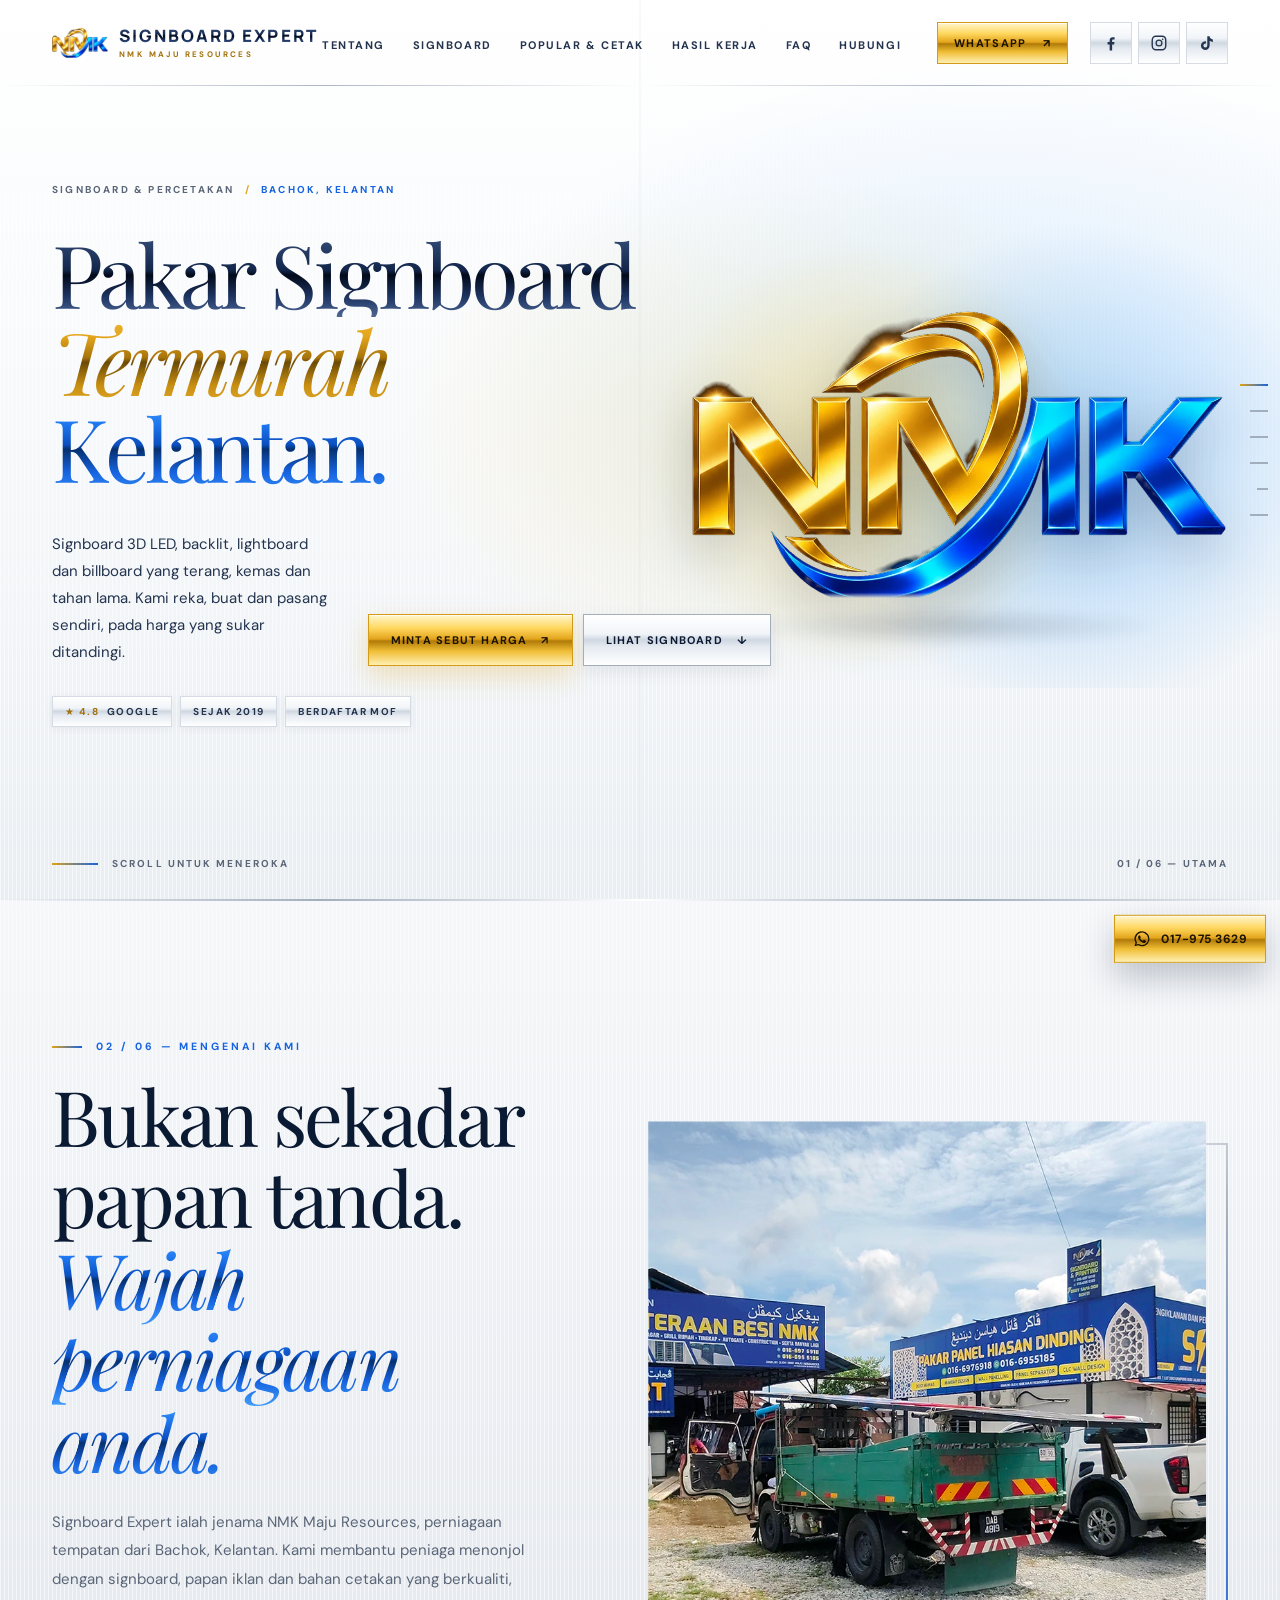
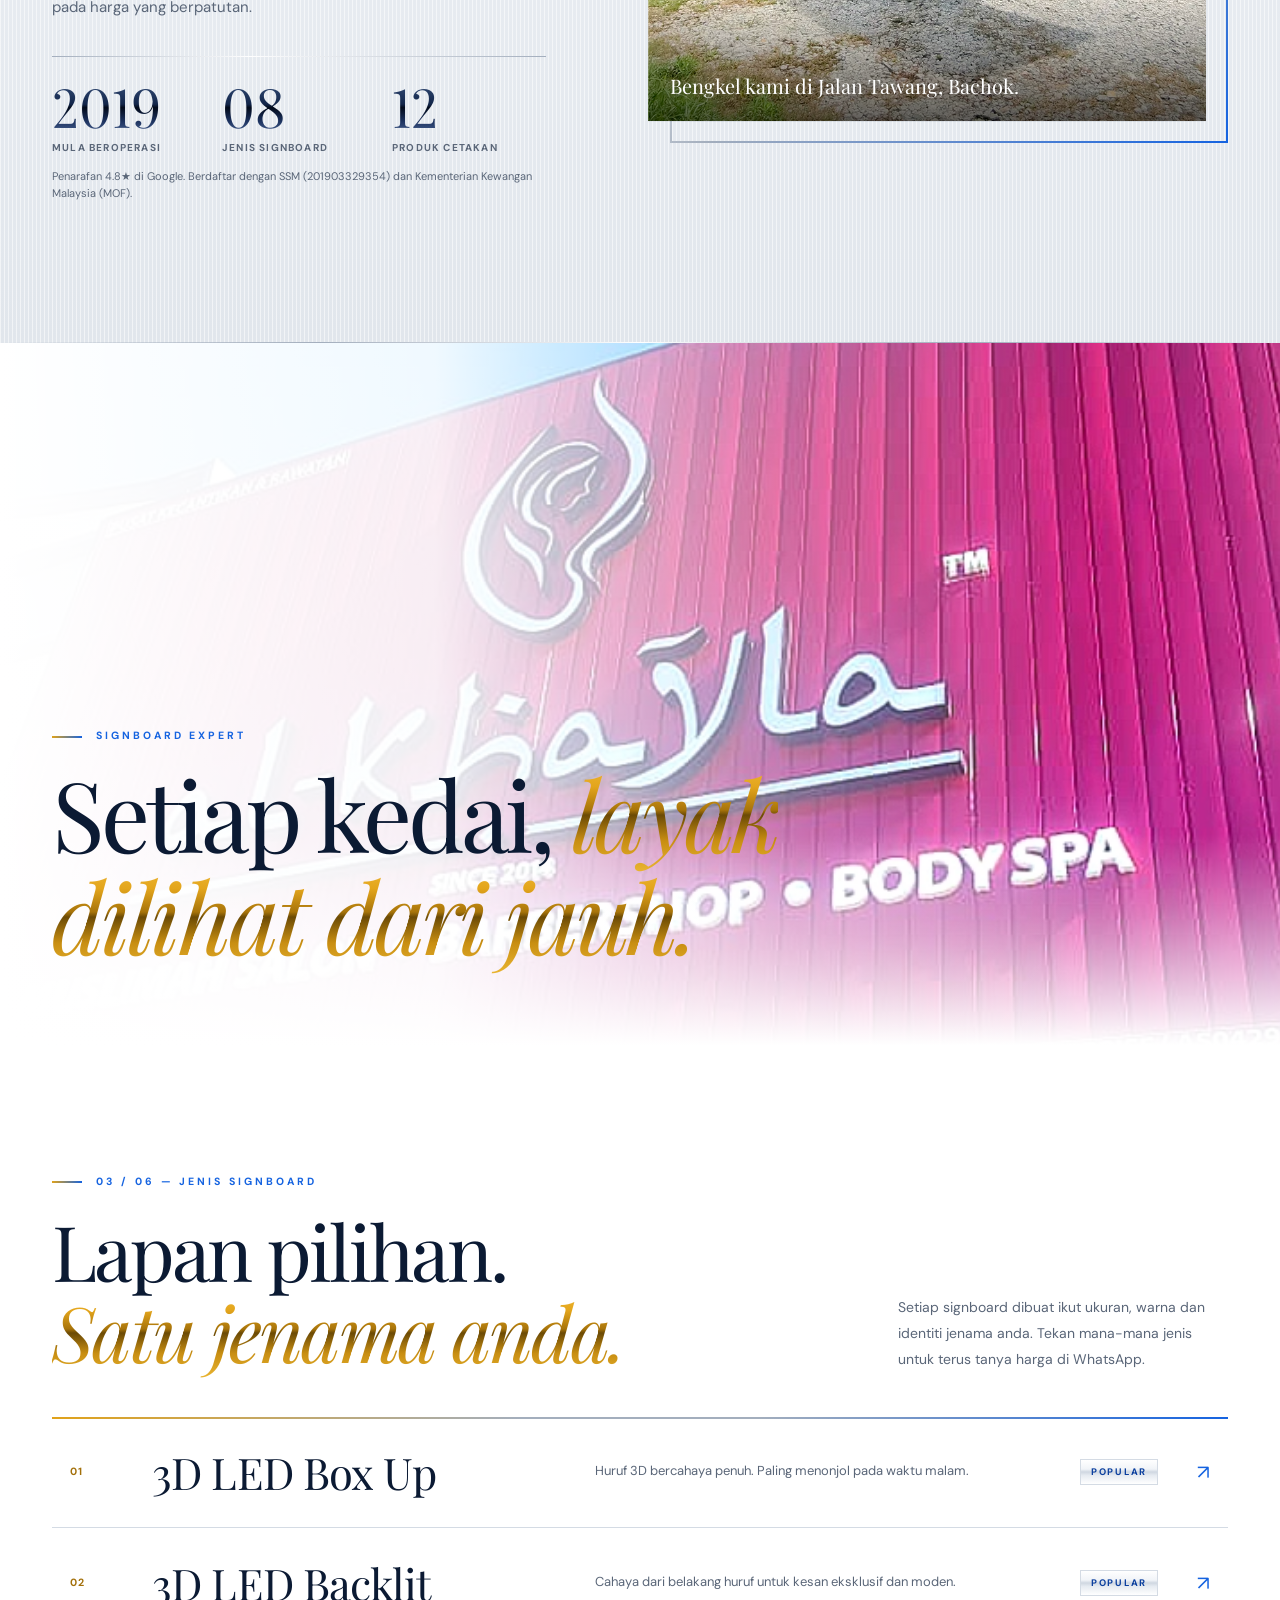
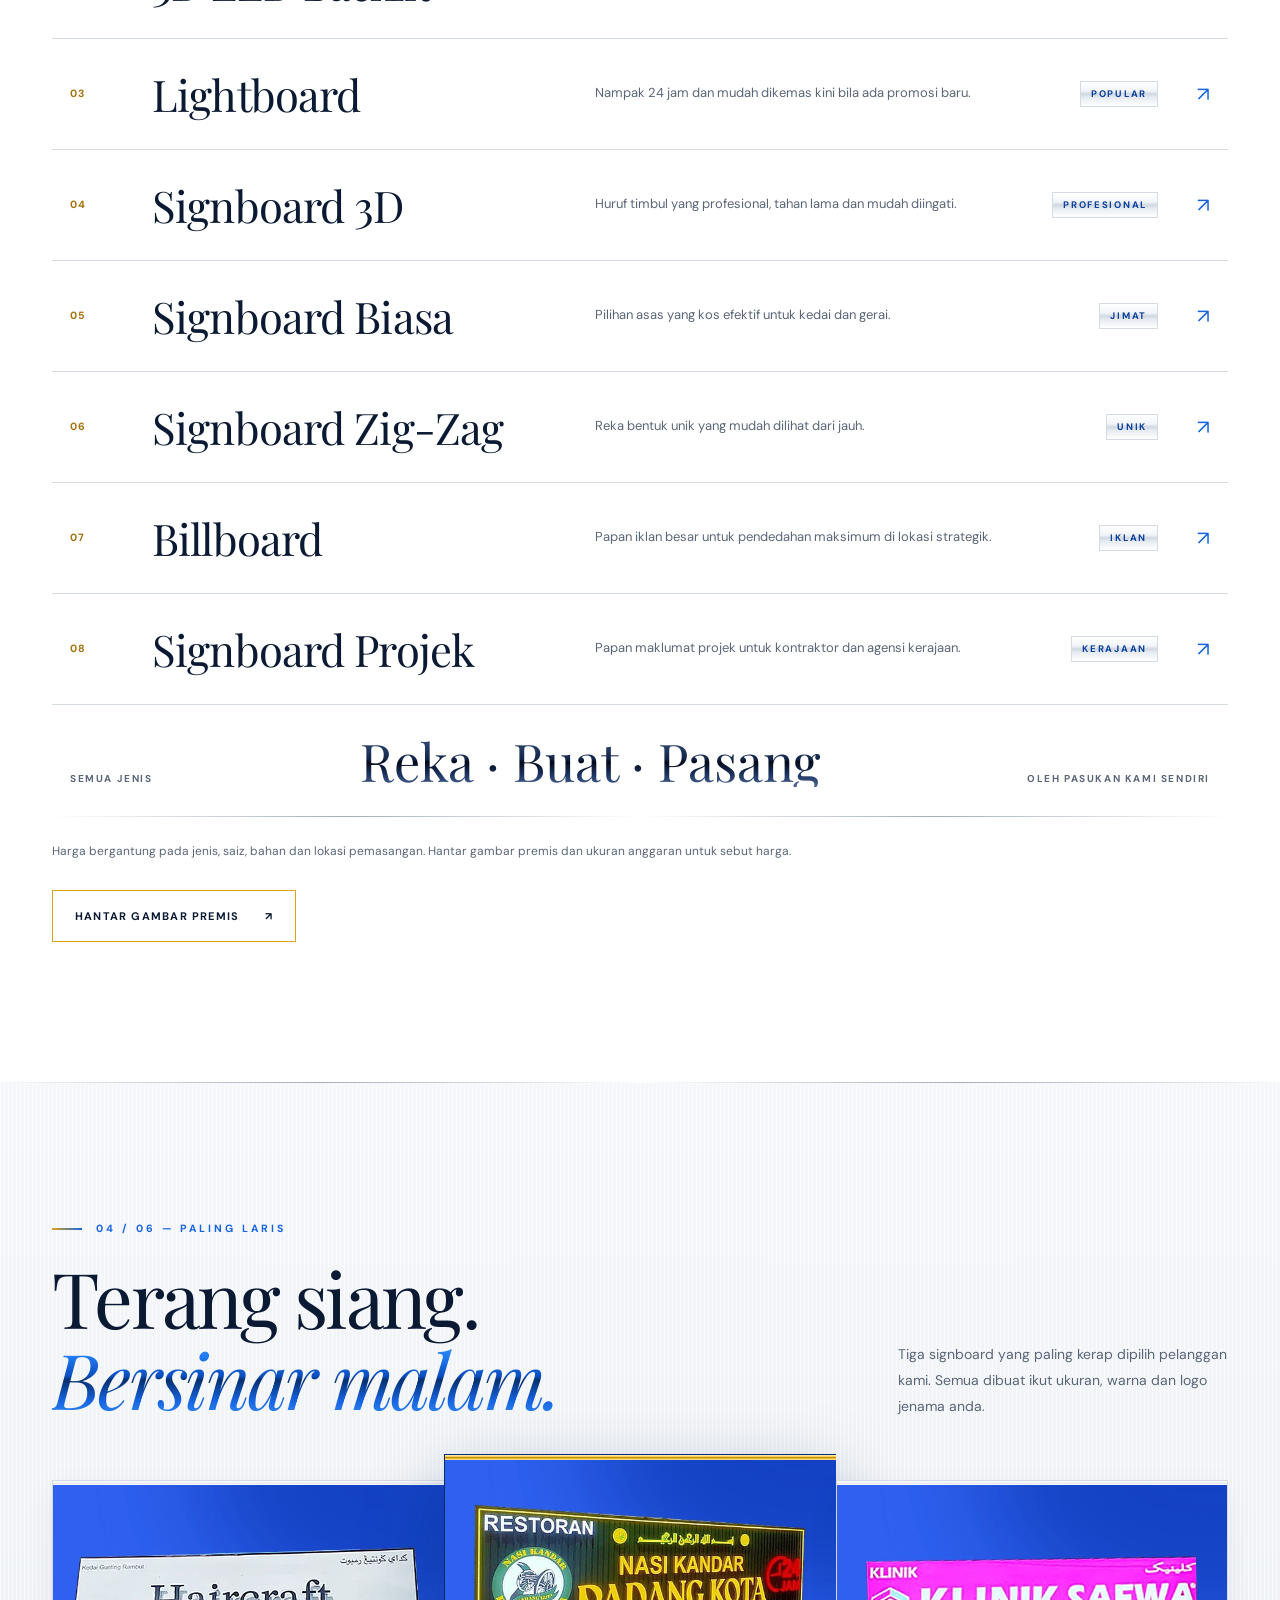
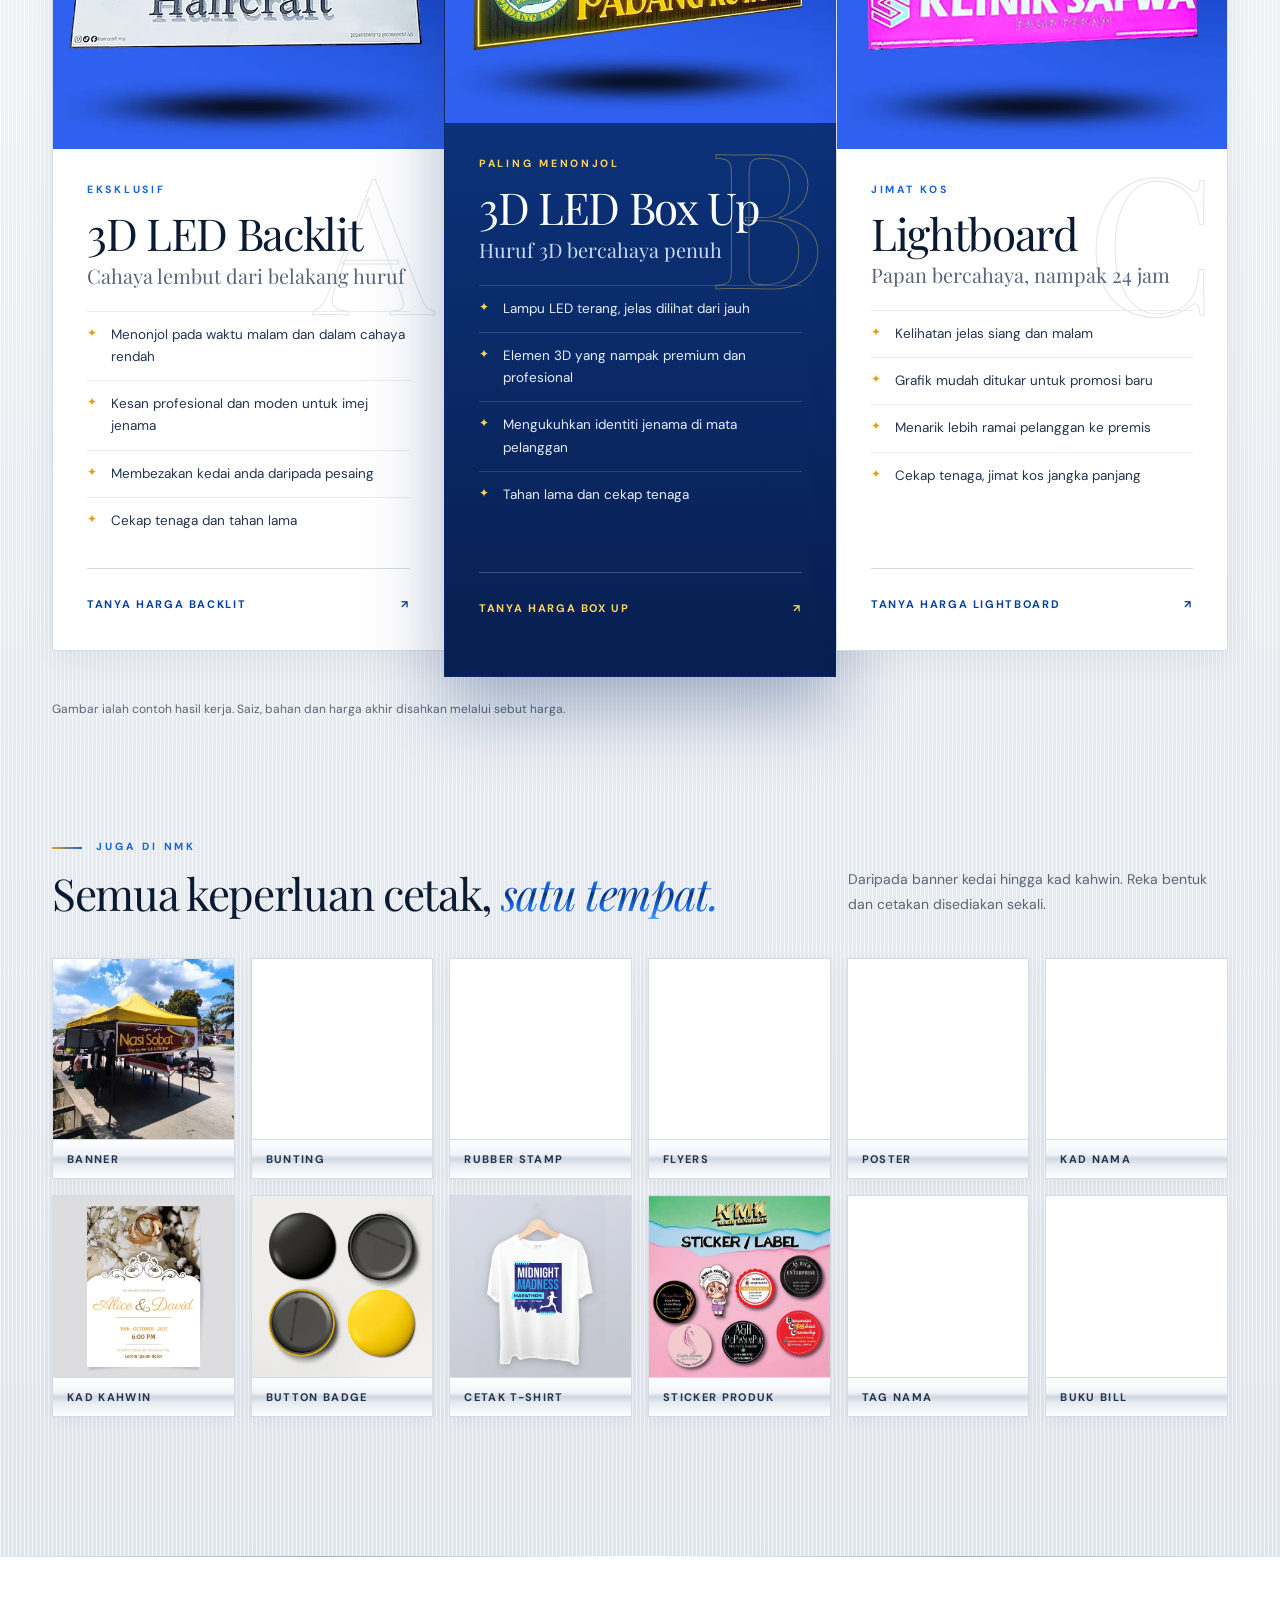
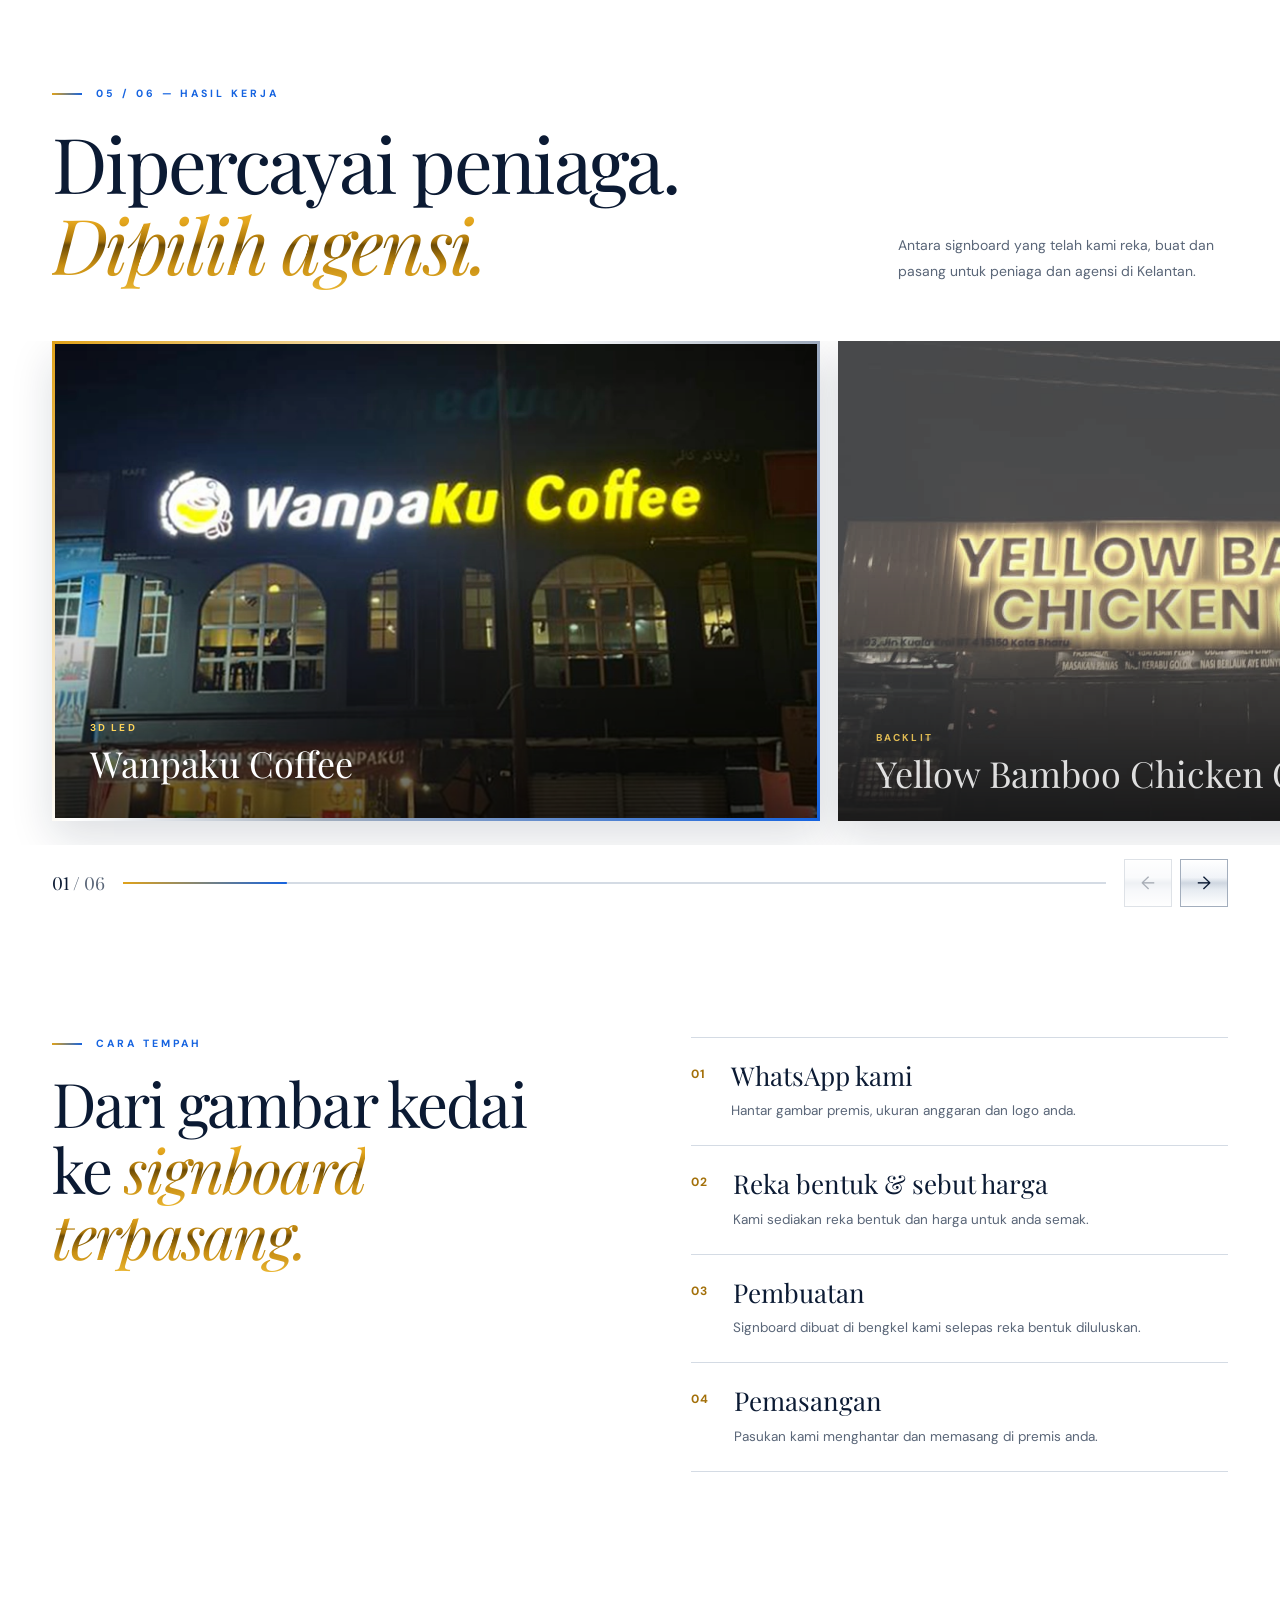
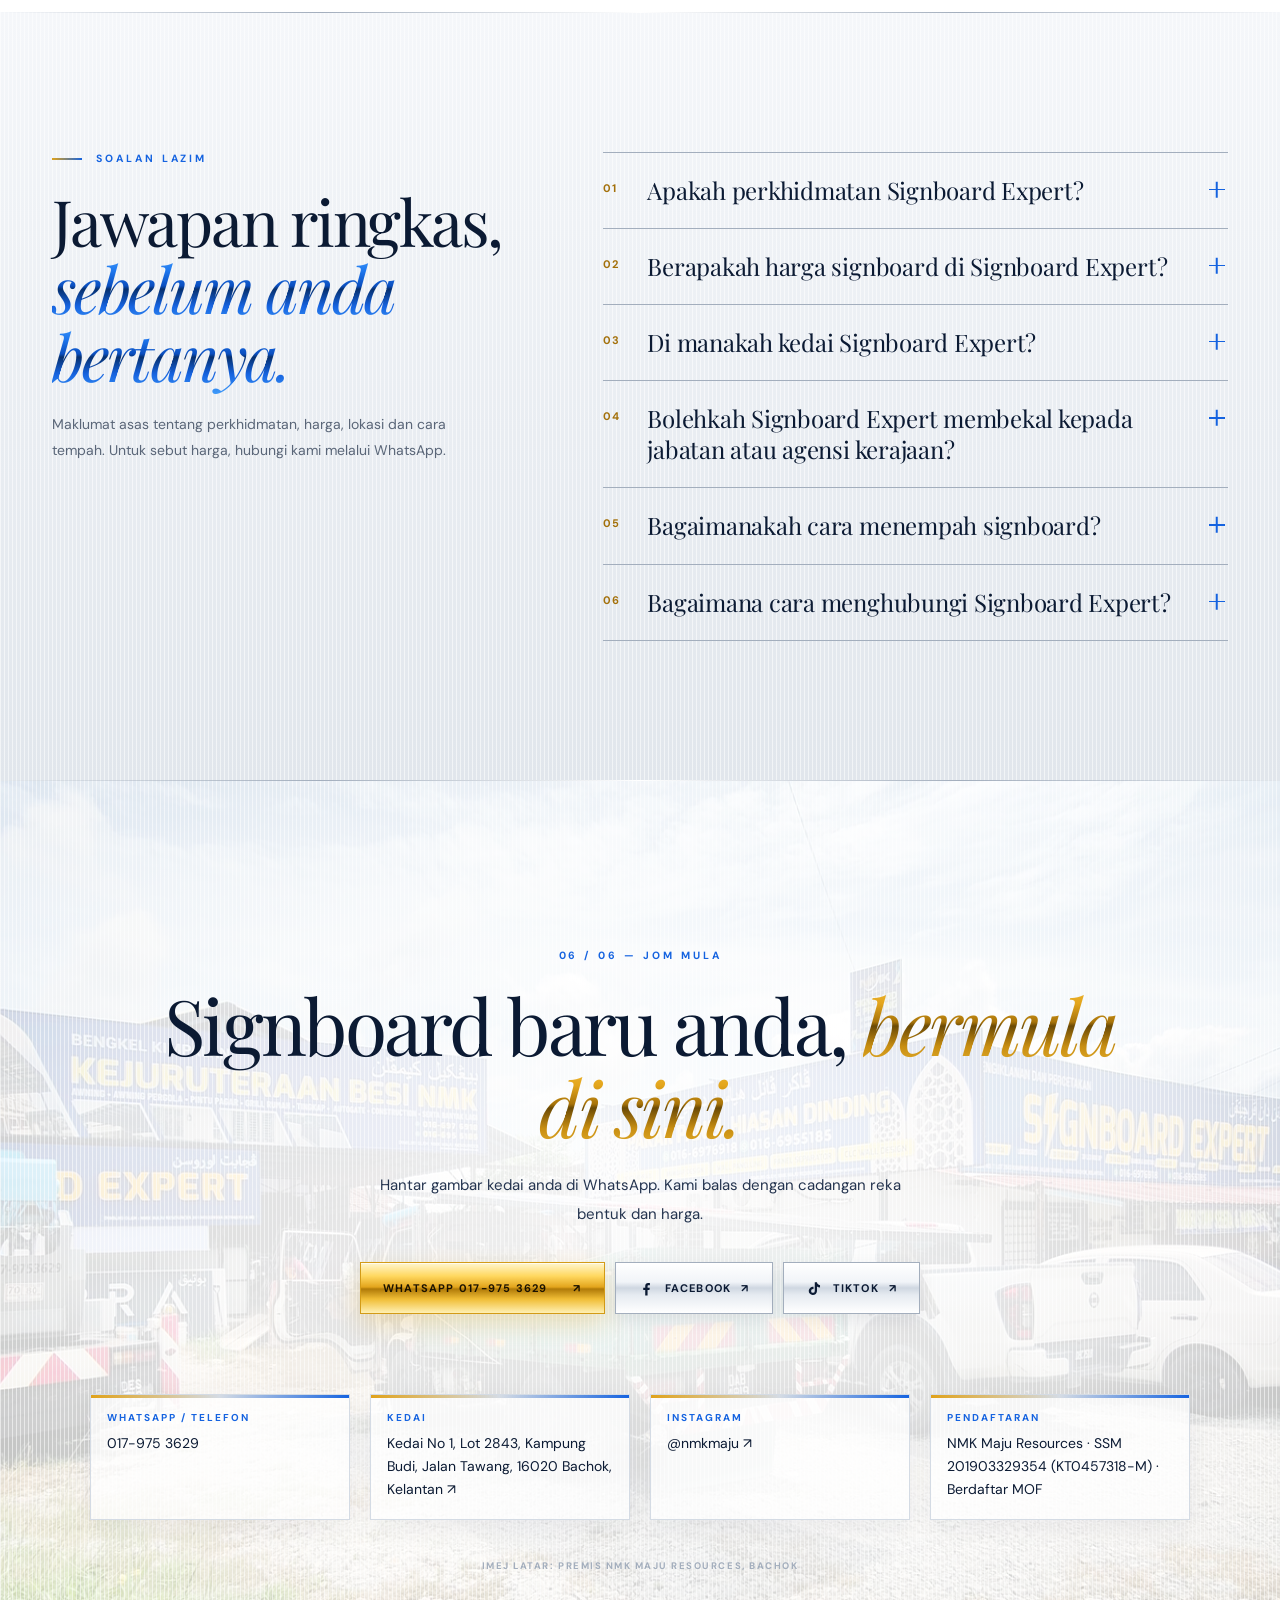
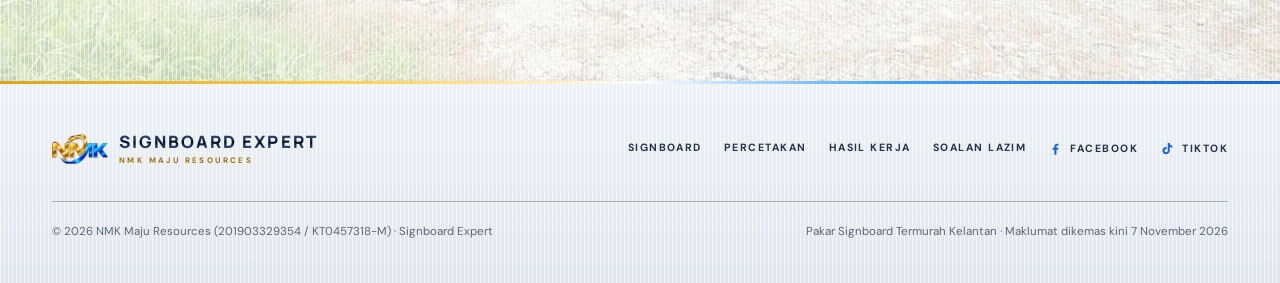
==== index.html @ fd2b68ef "Point site URLs to GitHub Pages address Use https://dynopos.github.io/Nmk/ for canonical, Open Graph" ====
<!DOCTYPE html>
<html lang="ms-MY">
<head>
<meta charset="utf-8">
<meta name="viewport" content="width=device-width, initial-scale=1, viewport-fit=cover">
<title>Pakar Signboard Termurah Kelantan | Signboard Expert (NMK Maju Resources)</title>
<meta name="description" content="Pakar signboard termurah Kelantan. Signboard 3D LED, backlit, lightboard, billboard &amp; percetakan. Reka, buat &amp; pasang. Kedai di Bachok, pembekal berdaftar MOF. WhatsApp 017-975 3629.">
<link rel="canonical" href="https://dynopos.github.io/Nmk/">
<meta name="robots" content="index, follow, max-image-preview:large, max-snippet:-1">
<meta name="author" content="NMK Maju Resources">
<meta name="theme-color" content="#ffffff">
<meta name="format-detection" content="telephone=no">

<!-- SEO tempatan (Kelantan = MY-03) -->
<meta name="geo.region" content="MY-03">
<meta name="geo.placename" content="Bachok, Kelantan">

<!-- Open Graph / perkongsian (Facebook, WhatsApp, TikTok) -->
<meta property="og:type" content="website">
<meta property="og:locale" content="ms_MY">
<meta property="og:site_name" content="Signboard Expert">
<meta property="og:url" content="https://dynopos.github.io/Nmk/">
<meta property="og:title" content="Pakar Signboard Termurah Kelantan | Signboard Expert">
<meta property="og:description" content="Signboard 3D LED, backlit, lightboard, billboard &amp; percetakan. Reka, buat &amp; pasang. NMK Maju Resources, Bachok, Kelantan.">
<meta property="og:image" content="https://dynopos.github.io/Nmk/assets/signboard_backlit_3.webp">
<meta property="og:image:width" content="1080">
<meta property="og:image:height" content="712">
<meta property="og:image:alt" content="Signboard backlit bercahaya pada waktu malam, hasil kerja Signboard Expert">
<meta name="twitter:card" content="summary_large_image">
<meta name="twitter:title" content="Pakar Signboard Termurah Kelantan | Signboard Expert">
<meta name="twitter:description" content="Signboard 3D LED, backlit, lightboard, billboard &amp; percetakan di Kelantan.">
<meta name="twitter:image" content="https://dynopos.github.io/Nmk/assets/signboard_backlit_3.webp">

<!-- Ringkasan untuk enjin carian AI (GEO) -->
<link rel="alternate" type="text/markdown" href="llms.txt" title="Ringkasan Signboard Expert untuk AI">
<link rel="sitemap" type="application/xml" href="sitemap.xml">

<link rel="icon" href="favicon.png" type="image/png">
<link rel="apple-touch-icon" href="apple-touch-icon.png">
<link rel="preload" as="image" href="assets/logo-nmk.webp" type="image/webp" fetchpriority="high">
<link rel="preconnect" href="https://fonts.googleapis.com">
<link rel="preconnect" href="https://fonts.gstatic.com" crossorigin>
<link href="https://fonts.googleapis.com/css2?family=DM+Sans:wght@400;500;600;700&family=Manrope:wght@700;800&family=Playfair+Display:ital,wght@0,400;0,500;1,400&display=swap" rel="stylesheet">
<link rel="stylesheet" href="css/style.css?v=20261107-2">
<script>document.documentElement.classList.add('js')</script>

<!-- Data berstruktur: Organisasi, Perniagaan Tempatan, Servis, Laman, Soalan Lazim -->
<script type="application/ld+json">
{
 "@context": "https://schema.org",
 "@graph": [
  {
   "@type": "Organization",
   "@id": "https://dynopos.github.io/Nmk/#organization",
   "name": "Signboard Expert",
   "legalName": "NMK Maju Resources",
   "identifier": "201903329354 (KT0457318-M)",
   "foundingDate": "2019-11-27",
   "slogan": "Pakar Signboard Termurah Kelantan",
   "url": "https://dynopos.github.io/Nmk/",
   "logo": {
    "@type": "ImageObject",
    "url": "https://dynopos.github.io/Nmk/assets/logo-nmk.png",
    "width": 1000,
    "height": 542
   },
   "telephone": "+60179753629",
   "sameAs": [
    "https://www.facebook.com/nmkmajuu",
    "https://www.instagram.com/nmkmaju/",
    "https://www.tiktok.com/@nmkmajuresources2"
   ],
   "address": {
    "@type": "PostalAddress",
    "streetAddress": "Kedai No 1, Lot 2843, Kampung Budi, Jalan Tawang",
    "postalCode": "16020",
    "addressLocality": "Bachok",
    "addressRegion": "Kelantan",
    "addressCountry": "MY"
   },
   "contactPoint": {
    "@type": "ContactPoint",
    "telephone": "+60179753629",
    "contactType": "sales",
    "areaServed": "MY",
    "availableLanguage": ["ms", "en"]
   }
  },
  {
   "@type": "LocalBusiness",
   "@id": "https://dynopos.github.io/Nmk/#business",
   "name": "Signboard Expert (NMK Maju Resources)",
   "description": "Pembuat dan pemasang signboard 3D LED, backlit, lightboard, billboard dan papan tanda projek, serta perkhidmatan percetakan di Bachok, Kelantan.",
   "url": "https://dynopos.github.io/Nmk/",
   "parentOrganization": {
    "@id": "https://dynopos.github.io/Nmk/#organization"
   },
   "logo": "https://dynopos.github.io/Nmk/assets/logo-nmk.png",
   "image": [
    "https://dynopos.github.io/Nmk/assets/NMK-Maju-Resources-Signboard-Expert-Kota-Bharu-Kelantan.webp",
    "https://dynopos.github.io/Nmk/assets/signboard_backlit_3.webp",
    "https://dynopos.github.io/Nmk/assets/Wanpaku-Coffee-Signboard-Expert-Kota-Bharu.webp"
   ],
   "telephone": "+60179753629",
   "address": {
    "@type": "PostalAddress",
    "streetAddress": "Kedai No 1, Lot 2843, Kampung Budi, Jalan Tawang",
    "postalCode": "16020",
    "addressLocality": "Bachok",
    "addressRegion": "Kelantan",
    "addressCountry": "MY"
   },
   "hasMap": "https://maps.google.com/?cid=8241016963970217083",
   "areaServed": {
    "@type": "State",
    "name": "Kelantan"
   },
   "sameAs": [
    "https://www.facebook.com/nmkmajuu",
    "https://www.instagram.com/nmkmaju/",
    "https://www.tiktok.com/@nmkmajuresources2"
   ],
   "knowsAbout": [
    "Signboard 3D LED",
    "Signboard backlit",
    "Lightboard",
    "Billboard",
    "Papan tanda projek",
    "Percetakan banner dan bunting",
    "Rubber stamp"
   ],
   "hasOfferCatalog": {
    "@type": "OfferCatalog",
    "name": "Signboard dan percetakan",
    "itemListElement": [
     {"@type": "Offer", "itemOffered": {"@type": "Service", "name": "Signboard 3D LED Box Up Lettering"}},
     {"@type": "Offer", "itemOffered": {"@type": "Service", "name": "Signboard 3D LED Backlit"}},
     {"@type": "Offer", "itemOffered": {"@type": "Service", "name": "Signboard Lightboard"}},
     {"@type": "Offer", "itemOffered": {"@type": "Service", "name": "Signboard 3D"}},
     {"@type": "Offer", "itemOffered": {"@type": "Service", "name": "Signboard Biasa (Standard)"}},
     {"@type": "Offer", "itemOffered": {"@type": "Service", "name": "Signboard Zig-Zag"}},
     {"@type": "Offer", "itemOffered": {"@type": "Service", "name": "Billboard"}},
     {"@type": "Offer", "itemOffered": {"@type": "Service", "name": "Signboard Projek"}},
     {"@type": "Offer", "itemOffered": {"@type": "Service", "name": "Percetakan banner, bunting, flyers, poster, kad nama, kad kahwin, sticker, buku bill, rubber stamp, button badge, tag nama dan t-shirt"}}
    ]
   }
  },
  {
   "@type": "WebSite",
   "@id": "https://dynopos.github.io/Nmk/#website",
   "url": "https://dynopos.github.io/Nmk/",
   "name": "Signboard Expert",
   "inLanguage": "ms-MY",
   "publisher": {
    "@id": "https://dynopos.github.io/Nmk/#organization"
   }
  },
  {
   "@type": "WebPage",
   "@id": "https://dynopos.github.io/Nmk/#webpage",
   "url": "https://dynopos.github.io/Nmk/",
   "name": "Pakar Signboard Termurah Kelantan | Signboard Expert (NMK Maju Resources)",
   "description": "Pakar signboard termurah Kelantan. Signboard 3D LED, backlit, lightboard, billboard & percetakan. Reka, buat & pasang. Kedai di Bachok, pembekal berdaftar MOF.",
   "inLanguage": "ms-MY",
   "isPartOf": {
    "@id": "https://dynopos.github.io/Nmk/#website"
   },
   "about": {
    "@id": "https://dynopos.github.io/Nmk/#business"
   },
   "primaryImageOfPage": {
    "@type": "ImageObject",
    "url": "https://dynopos.github.io/Nmk/assets/signboard_backlit_3.webp",
    "width": 1080,
    "height": 712
   },
   "datePublished": "2026-11-07",
   "dateModified": "2026-11-07"
  },
  {
   "@type": "FAQPage",
   "@id": "https://dynopos.github.io/Nmk/#soalan-lazim",
   "isPartOf": {
    "@id": "https://dynopos.github.io/Nmk/#webpage"
   },
   "inLanguage": "ms-MY",
   "mainEntity": [
    {
     "@type": "Question",
     "name": "Apakah perkhidmatan Signboard Expert?",
     "acceptedAnswer": {
      "@type": "Answer",
      "text": "Signboard Expert (NMK Maju Resources) mereka, membuat dan memasang signboard 3D LED Box Up Lettering, 3D LED Backlit, lightboard, signboard 3D, signboard biasa, signboard zig-zag, billboard dan papan tanda projek. Kami juga menyediakan percetakan banner, bunting, flyers, poster, kad nama, kad kahwin, sticker produk, buku bill, rubber stamp, button badge, tag nama dan cetakan t-shirt."
     }
    },
    {
     "@type": "Question",
     "name": "Berapakah harga signboard di Signboard Expert?",
     "acceptedAnswer": {
      "@type": "Answer",
      "text": "Harga bergantung pada jenis signboard, saiz, bahan dan lokasi pemasangan. Hantar gambar premis, ukuran anggaran dan logo melalui WhatsApp 017-975 3629 untuk sebut harga."
     }
    },
    {
     "@type": "Question",
     "name": "Di manakah kedai Signboard Expert?",
     "acceptedAnswer": {
      "@type": "Answer",
      "text": "Kedai No 1, Lot 2843, Kampung Budi, Jalan Tawang, 16020 Bachok, Kelantan. Kami melayan pelanggan dari Bachok, Kota Bharu dan seluruh Kelantan."
     }
    },
    {
     "@type": "Question",
     "name": "Bolehkah Signboard Expert membekal kepada jabatan atau agensi kerajaan?",
     "acceptedAnswer": {
      "@type": "Answer",
      "text": "Ya. NMK Maju Resources berdaftar dengan Kementerian Kewangan Malaysia (MOF) dalam bidang termasuk papan tanda dan aksesori, billboard, media cetak serta tag, label dan stiker. Kami pernah menyiapkan papan tanda projek untuk JKR."
     }
    },
    {
     "@type": "Question",
     "name": "Bagaimanakah cara menempah signboard?",
     "acceptedAnswer": {
      "@type": "Answer",
      "text": "Ada empat langkah: (1) WhatsApp gambar premis, ukuran anggaran dan logo; (2) kami sediakan reka bentuk dan sebut harga; (3) signboard dibuat selepas reka bentuk diluluskan; (4) pasukan kami menghantar dan memasang di premis anda."
     }
    },
    {
     "@type": "Question",
     "name": "Bagaimana cara menghubungi Signboard Expert?",
     "acceptedAnswer": {
      "@type": "Answer",
      "text": "WhatsApp atau telefon 017-975 3629, atau kunjungi kedai kami di Jalan Tawang, Bachok. Kami juga ada di Facebook (nmkmajuu), Instagram (nmkmaju) dan TikTok (@nmkmajuresources2)."
     }
    }
   ]
  }
 ]
}
</script>
</head>
<body>
<a class="skip-link" href="#kandungan">Langkau ke kandungan</a>
<div class="progress" aria-hidden="true"><span id="progress-bar"></span></div>

<!-- ============ NAVIGASI ============ -->
<header class="topbar" id="topbar">
  <div class="wrap topbar-inner">
    <a class="logo" href="#utama" aria-label="Signboard Expert, ke atas">
      <img class="logomark" src="assets/logo-nmk-128.png" width="128" height="128" alt="" aria-hidden="true">
      <span class="logotext"><strong>SIGNBOARD EXPERT</strong><small>NMK MAJU RESOURCES</small></span>
    </a>
    <div class="top-social">
      <a href="https://www.facebook.com/nmkmajuu" target="_blank" rel="noopener" aria-label="Facebook NMK Maju"><svg class="ico" viewBox="0 0 24 24" aria-hidden="true"><path fill="currentColor" d="M13.5 22v-8h2.7l.4-3.2h-3.1V8.8c0-.9.3-1.5 1.6-1.5h1.7V4.4c-.3 0-1.3-.1-2.5-.1-2.5 0-4.1 1.5-4.1 4.2v2.3H7.4V14h2.8v8h3.3Z"/></svg></a>
      <a href="https://www.instagram.com/nmkmaju/" target="_blank" rel="noopener" aria-label="Instagram NMK Maju (@nmkmaju)"><svg class="ico" viewBox="0 0 24 24" aria-hidden="true"><path fill="currentColor" d="M12 7.3a4.7 4.7 0 1 0 0 9.4 4.7 4.7 0 0 0 0-9.4Zm0 7.7a3 3 0 1 1 0-6 3 3 0 0 1 0 6Zm6-7.9a1.1 1.1 0 1 1-2.2 0 1.1 1.1 0 0 1 2.2 0ZM21.9 8.1c0-1.6-.4-3-1.6-4.3A6 6 0 0 0 16 2.1C14.3 2 9.7 2 8 2.1A6 6 0 0 0 3.8 3.8 6 6 0 0 0 2.1 8C2 9.7 2 14.3 2.1 16a6 6 0 0 0 1.7 4.2A6 6 0 0 0 8 21.9c1.7.1 6.3.1 8 0a6 6 0 0 0 4.2-1.7 6 6 0 0 0 1.7-4.2c.1-1.7.1-6.3 0-8Zm-2.2 9.8a3.3 3.3 0 0 1-1.8 1.8c-1.3.5-4.3.4-5.9.4s-4.6.1-5.9-.4a3.3 3.3 0 0 1-1.8-1.8c-.5-1.3-.4-4.3-.4-5.9s-.1-4.6.4-5.9a3.3 3.3 0 0 1 1.8-1.8C7.4 3.8 10.4 4 12 4s4.6-.1 5.9.4a3.3 3.3 0 0 1 1.8 1.8c.5 1.3.4 4.3.4 5.9s.1 4.6-.4 5.9Z"/></svg></a>
      <a href="https://www.tiktok.com/@nmkmajuresources2" target="_blank" rel="noopener" aria-label="TikTok NMK Maju Resources (@nmkmajuresources2)"><svg class="ico" viewBox="0 0 24 24" aria-hidden="true"><path fill="currentColor" d="M16.6 5.8A4.3 4.3 0 0 1 15.5 3h-3.1v12.4a2.6 2.6 0 1 1-2.6-2.6c.3 0 .5 0 .8.1V9.7a5.8 5.8 0 1 0 4.9 5.7V9.1a7.4 7.4 0 0 0 4.3 1.4V7.4a4.3 4.3 0 0 1-3.2-1.6Z"/></svg></a>
    </div>
    <button class="menu-btn" id="menu-btn" type="button" aria-expanded="false" aria-controls="site-nav">
      <span class="menu-label">Menu</span><span class="menu-lines" aria-hidden="true"><i></i><i></i></span>
    </button>
    <nav class="site-nav" id="site-nav" aria-label="Navigasi utama">
      <ol>
        <li><a href="#tentang"><span class="idx">02</span>Tentang</a></li>
        <li><a href="#signboard"><span class="idx">03</span>Signboard</a></li>
        <li><a href="#popular"><span class="idx">04</span>Popular &amp; Cetak</a></li>
        <li><a href="#hasil-kerja"><span class="idx">05</span>Hasil Kerja</a></li>
        <li><a href="#soalan-lazim"><span class="idx">FAQ</span><span class="nav-long">Soalan Lazim</span><span class="nav-short">FAQ</span></a></li>
        <li><a href="#hubungi"><span class="idx">06</span>Hubungi</a></li>
      </ol>
      <a class="nav-cta wa-link" href="https://wa.me/60179753629" target="_blank" rel="noopener" data-message="Assalamualaikum Signboard Expert, saya nak minta sebut harga signboard.">WhatsApp <span class="nav-cta-num">017-975 3629</span> <span aria-hidden="true">↗</span></a>
      <div class="nav-social">
        <a href="https://www.facebook.com/nmkmajuu" target="_blank" rel="noopener"><svg class="ico" viewBox="0 0 24 24" aria-hidden="true"><path fill="currentColor" d="M13.5 22v-8h2.7l.4-3.2h-3.1V8.8c0-.9.3-1.5 1.6-1.5h1.7V4.4c-.3 0-1.3-.1-2.5-.1-2.5 0-4.1 1.5-4.1 4.2v2.3H7.4V14h2.8v8h3.3Z"/></svg>Facebook</a>
        <a href="https://www.instagram.com/nmkmaju/" target="_blank" rel="noopener">Instagram</a>
        <a href="https://www.tiktok.com/@nmkmajuresources2" target="_blank" rel="noopener"><svg class="ico" viewBox="0 0 24 24" aria-hidden="true"><path fill="currentColor" d="M16.6 5.8A4.3 4.3 0 0 1 15.5 3h-3.1v12.4a2.6 2.6 0 1 1-2.6-2.6c.3 0 .5 0 .8.1V9.7a5.8 5.8 0 1 0 4.9 5.7V9.1a7.4 7.4 0 0 0 4.3 1.4V7.4a4.3 4.3 0 0 1-3.2-1.6Z"/></svg>TikTok</a>
      </div>
      <p class="nav-foot">Jalan Tawang, Bachok, Kelantan · <a href="tel:+60179753629">017-975 3629</a></p>
    </nav>
  </div>
</header>

<!-- Penunjuk babak (desktop) -->
<nav class="scenes" id="scenes" aria-label="Babak halaman">
  <a href="#utama" data-target="utama"><span>01 Utama</span></a>
  <a href="#tentang" data-target="tentang"><span>02 Tentang</span></a>
  <a href="#signboard" data-target="signboard"><span>03 Signboard</span></a>
  <a href="#popular" data-target="popular"><span>04 Popular</span></a>
  <a href="#hasil-kerja" data-target="hasil-kerja"><span>05 Hasil kerja</span></a>
  <a href="#hubungi" data-target="hubungi"><span>06 Hubungi</span></a>
</nav>

<main id="kandungan">

<!-- ============ BABAK 01 · HERO ============ -->
<section class="hero scene" id="utama" aria-labelledby="hero-title">
  <div class="hero-media" aria-hidden="true"></div>
  <div class="letterbox" aria-hidden="true"></div>
  <div class="wrap hero-main">
    <div class="hero-emblem intro-anim" style="--d:.35s">
      <span class="halo" aria-hidden="true"></span>
      <picture>
        <source srcset="assets/logo-nmk.webp" type="image/webp">
        <img src="assets/logo-nmk.png" width="1000" height="542" alt="Logo NMK Maju Resources" fetchpriority="high" decoding="async">
      </picture>
      <span class="sheen" aria-hidden="true"></span>
    </div>
    <div class="hero-text">
      <p class="hero-index intro-anim" style="--d:.5s"><span class="hi-a">Signboard &amp; percetakan</span> <span class="sep">/</span> <span class="hi-b">Bachok, Kelantan</span></p>
      <h1 id="hero-title">
        <span class="mask"><span class="intro-anim chrome-ink" style="--d:.65s">Pakar Signboard</span></span>
        <span class="mask"><span class="intro-anim" style="--d:.8s"><i class="chrome-gold">Termurah</i> <span class="chrome-blue">Kelantan.</span></span></span>
      </h1>
      <div class="hero-copy intro-anim" style="--d:1.05s">
        <p>Signboard 3D LED, backlit, lightboard dan billboard yang terang, kemas dan tahan lama. Kami reka, buat dan pasang sendiri, pada harga yang sukar ditandingi.</p>
        <div class="hero-actions">
          <a class="btn btn-gold wa-link" href="https://wa.me/60179753629" target="_blank" rel="noopener" data-message="Assalamualaikum Signboard Expert, saya nak minta sebut harga signboard.">Minta sebut harga <span aria-hidden="true">↗</span></a>
          <a class="btn btn-ghost" href="#signboard">Lihat signboard <span aria-hidden="true">↓</span></a>
        </div>
      </div>
      <div class="hero-badges intro-anim" style="--d:1.25s">
        <span><b>★ 4.8</b> Google</span>
        <span>Sejak 2019</span>
        <span>Berdaftar MOF</span>
      </div>
    </div>
  </div>
  <div class="wrap hero-footer intro-anim" style="--d:1.3s" aria-hidden="true">
    <span class="scrollmark"><span class="scrollline"></span>Scroll untuk meneroka</span>
    <span>01 / 06 — Utama</span>
  </div>
</section>

<!-- ============ BABAK 02 · TENTANG ============ -->
<section class="chapter steel scene" id="tentang" aria-labelledby="tentang-title">
  <div class="wrap chapter-grid">
    <div class="chapter-text">
      <p class="scene-tag reveal">02 / 06 — Mengenai kami</p>
      <h2 id="tentang-title" class="reveal">Bukan sekadar papan tanda. <em>Wajah perniagaan anda.</em></h2>
      <p class="lead reveal">Signboard Expert ialah jenama NMK Maju Resources, perniagaan tempatan dari Bachok, Kelantan. Kami membantu peniaga menonjol dengan signboard, papan iklan dan bahan cetakan yang berkualiti, pada harga yang berpatutan.</p>
      <div class="numberline reveal">
        <div><b>2019</b><small>Mula beroperasi</small></div>
        <div><b data-count="8">08</b><small>Jenis signboard</small></div>
        <div><b data-count="12">12</b><small>Produk cetakan</small></div>
      </div>
      <p class="fineprint reveal">Penarafan 4.8★ di Google. Berdaftar dengan SSM (201903329354) dan Kementerian Kewangan Malaysia (MOF).</p>
    </div>
    <figure class="chapter-photo reveal-img">
      <div class="photo-frame">
        <img src="assets/NMK-Maju-Resources-Signboard-Expert-Kota-Bharu-Kelantan.webp" width="1920" height="866" loading="lazy" decoding="async" alt="Premis dan bengkel NMK Maju Resources di Jalan Tawang, Bachok">
        <figcaption>Bengkel kami di Jalan Tawang, Bachok.</figcaption>
      </div>
    </figure>
  </div>
</section>

<!-- Peralihan babak -->
<section class="interlude" aria-label="Peralihan ke jenis signboard">
  <div class="interlude-media" aria-hidden="true"><img src="assets/al-khayla-Signboard-Expert-Kota-Bharu.webp" width="800" height="800" loading="lazy" decoding="async" alt=""></div>
  <div class="wrap interlude-text">
    <p class="scene-tag reveal">Signboard Expert</p>
    <p class="interlude-title reveal">Setiap kedai, <em>layak dilihat dari jauh.</em></p>
  </div>
</section>

<!-- ============ BABAK 03 · JENIS SIGNBOARD ============ -->
<section class="types scene" id="signboard" aria-labelledby="signboard-title">
  <div class="wrap">
    <div class="split-head">
      <div>
        <p class="scene-tag reveal">03 / 06 — Jenis signboard</p>
        <h2 id="signboard-title" class="reveal">Lapan pilihan.<br><em>Satu jenama anda.</em></h2>
      </div>
      <p class="reveal">Setiap signboard dibuat ikut ukuran, warna dan identiti jenama anda. Tekan mana-mana jenis untuk terus tanya harga di WhatsApp.</p>
    </div>

    <ol class="type-list reveal" aria-label="Jenis signboard">
      <li><a class="type-row wa-link" href="https://wa.me/60179753629" target="_blank" rel="noopener" data-message="Assalamualaikum Signboard Expert, saya nak tanya harga signboard 3D LED Box Up Lettering.">
        <span class="n">01</span><span class="name">3D LED Box Up</span><small>Huruf 3D bercahaya penuh. Paling menonjol pada waktu malam.</small><span class="tag">Popular</span><span class="arr" aria-hidden="true">↗</span></a></li>
      <li><a class="type-row wa-link" href="https://wa.me/60179753629" target="_blank" rel="noopener" data-message="Assalamualaikum Signboard Expert, saya nak tanya harga signboard 3D LED Backlit.">
        <span class="n">02</span><span class="name">3D LED Backlit</span><small>Cahaya dari belakang huruf untuk kesan eksklusif dan moden.</small><span class="tag">Popular</span><span class="arr" aria-hidden="true">↗</span></a></li>
      <li><a class="type-row wa-link" href="https://wa.me/60179753629" target="_blank" rel="noopener" data-message="Assalamualaikum Signboard Expert, saya nak tanya harga signboard lightboard.">
        <span class="n">03</span><span class="name">Lightboard</span><small>Nampak 24 jam dan mudah dikemas kini bila ada promosi baru.</small><span class="tag">Popular</span><span class="arr" aria-hidden="true">↗</span></a></li>
      <li><a class="type-row wa-link" href="https://wa.me/60179753629" target="_blank" rel="noopener" data-message="Assalamualaikum Signboard Expert, saya nak tanya harga signboard 3D.">
        <span class="n">04</span><span class="name">Signboard 3D</span><small>Huruf timbul yang profesional, tahan lama dan mudah diingati.</small><span class="tag">Profesional</span><span class="arr" aria-hidden="true">↗</span></a></li>
      <li><a class="type-row wa-link" href="https://wa.me/60179753629" target="_blank" rel="noopener" data-message="Assalamualaikum Signboard Expert, saya nak tanya harga signboard biasa.">
        <span class="n">05</span><span class="name">Signboard Biasa</span><small>Pilihan asas yang kos efektif untuk kedai dan gerai.</small><span class="tag">Jimat</span><span class="arr" aria-hidden="true">↗</span></a></li>
      <li><a class="type-row wa-link" href="https://wa.me/60179753629" target="_blank" rel="noopener" data-message="Assalamualaikum Signboard Expert, saya nak tanya harga signboard zig-zag.">
        <span class="n">06</span><span class="name">Signboard Zig-Zag</span><small>Reka bentuk unik yang mudah dilihat dari jauh.</small><span class="tag">Unik</span><span class="arr" aria-hidden="true">↗</span></a></li>
      <li><a class="type-row wa-link" href="https://wa.me/60179753629" target="_blank" rel="noopener" data-message="Assalamualaikum Signboard Expert, saya nak tanya harga billboard.">
        <span class="n">07</span><span class="name">Billboard</span><small>Papan iklan besar untuk pendedahan maksimum di lokasi strategik.</small><span class="tag">Iklan</span><span class="arr" aria-hidden="true">↗</span></a></li>
      <li><a class="type-row wa-link" href="https://wa.me/60179753629" target="_blank" rel="noopener" data-message="Assalamualaikum Signboard Expert, saya nak tanya harga papan tanda projek.">
        <span class="n">08</span><span class="name">Signboard Projek</span><small>Papan maklumat projek untuk kontraktor dan agensi kerajaan.</small><span class="tag">Kerajaan</span><span class="arr" aria-hidden="true">↗</span></a></li>
    </ol>
    <div class="type-total reveal">
      <span>Semua jenis</span>
      <strong class="chrome-ink">Reka · Buat · Pasang</strong>
      <span>oleh pasukan kami sendiri</span>
    </div>
    <p class="disclaimer reveal">Harga bergantung pada jenis, saiz, bahan dan lokasi pemasangan. Hantar gambar premis dan ukuran anggaran untuk sebut harga.</p>
    <a href="https://wa.me/60179753629" class="btn btn-line wa-link reveal" target="_blank" rel="noopener" data-message="Assalamualaikum Signboard Expert, saya nak minta sebut harga signboard. Ini gambar premis saya:">Hantar gambar premis <span aria-hidden="true">↗</span></a>
  </div>
</section>

<!-- ============ BABAK 04 · POPULAR + PERCETAKAN ============ -->
<section class="packages steel scene" id="popular" aria-labelledby="popular-title">
  <div class="wrap">
    <div class="split-head">
      <div>
        <p class="scene-tag reveal">04 / 06 — Paling laris</p>
        <h2 id="popular-title" class="reveal">Terang siang.<br><em>Bersinar malam.</em></h2>
      </div>
      <p class="reveal">Tiga signboard yang paling kerap dipilih pelanggan kami. Semua dibuat ikut ukuran, warna dan logo jenama anda.</p>
    </div>

    <div class="pack-stage">
      <article class="pack reveal" aria-labelledby="pk-backlit">
        <div class="pack-img"><img src="assets/3D-LED-Backlit-popular.webp" width="640" height="640" loading="lazy" decoding="async" alt="Contoh signboard 3D LED backlit"></div>
        <div class="pack-body">
          <span class="pack-letter" aria-hidden="true">A</span>
          <p class="over">Eksklusif</p>
          <h3 id="pk-backlit">3D LED Backlit</h3>
          <p class="price">Cahaya lembut dari belakang huruf</p>
          <ul>
            <li>Menonjol pada waktu malam dan dalam cahaya rendah</li>
            <li>Kesan profesional dan moden untuk imej jenama</li>
            <li>Membezakan kedai anda daripada pesaing</li>
            <li>Cekap tenaga dan tahan lama</li>
          </ul>
          <a class="packlink wa-link" href="https://wa.me/60179753629" target="_blank" rel="noopener" data-message="Assalamualaikum Signboard Expert, saya berminat signboard 3D LED Backlit. Boleh bagi sebut harga?">Tanya harga Backlit <span aria-hidden="true">↗</span></a>
        </div>
      </article>
      <article class="pack featured reveal" aria-labelledby="pk-boxup">
        <div class="pack-img"><img src="assets/3D-LED-Box-Up-Lettering-popular-2.webp" width="640" height="640" loading="lazy" decoding="async" alt="Contoh signboard 3D LED box up lettering"></div>
        <div class="pack-body">
          <span class="pack-letter" aria-hidden="true">B</span>
          <p class="over">Paling menonjol</p>
          <h3 id="pk-boxup">3D LED Box Up</h3>
          <p class="price">Huruf 3D bercahaya penuh</p>
          <ul>
            <li>Lampu LED terang, jelas dilihat dari jauh</li>
            <li>Elemen 3D yang nampak premium dan profesional</li>
            <li>Mengukuhkan identiti jenama di mata pelanggan</li>
            <li>Tahan lama dan cekap tenaga</li>
          </ul>
          <a class="packlink wa-link" href="https://wa.me/60179753629" target="_blank" rel="noopener" data-message="Assalamualaikum Signboard Expert, saya berminat signboard 3D LED Box Up Lettering. Boleh bagi sebut harga?">Tanya harga Box Up <span aria-hidden="true">↗</span></a>
        </div>
      </article>
      <article class="pack reveal" aria-labelledby="pk-lightboard">
        <div class="pack-img"><img src="assets/Lightboard-popular.webp" width="640" height="640" loading="lazy" decoding="async" alt="Contoh signboard lightboard"></div>
        <div class="pack-body">
          <span class="pack-letter" aria-hidden="true">C</span>
          <p class="over">Jimat kos</p>
          <h3 id="pk-lightboard">Lightboard</h3>
          <p class="price">Papan bercahaya, nampak 24 jam</p>
          <ul>
            <li>Kelihatan jelas siang dan malam</li>
            <li>Grafik mudah ditukar untuk promosi baru</li>
            <li>Menarik lebih ramai pelanggan ke premis</li>
            <li>Cekap tenaga, jimat kos jangka panjang</li>
          </ul>
          <a class="packlink wa-link" href="https://wa.me/60179753629" target="_blank" rel="noopener" data-message="Assalamualaikum Signboard Expert, saya berminat signboard lightboard. Boleh bagi sebut harga?">Tanya harga Lightboard <span aria-hidden="true">↗</span></a>
        </div>
      </article>
    </div>
    <p class="pack-note reveal">Gambar ialah contoh hasil kerja. Saiz, bahan dan harga akhir disahkan melalui sebut harga.</p>

    <div class="print-head">
      <div>
        <p class="scene-tag reveal">Juga di NMK</p>
        <h3 class="reveal">Semua keperluan cetak, <em>satu tempat.</em></h3>
      </div>
      <p class="reveal">Daripada banner kedai hingga kad kahwin. Reka bentuk dan cetakan disediakan sekali.</p>
    </div>
    <div class="print-grid reveal">
      <div class="print-item"><img src="assets/banner.webp" width="607" height="655" loading="lazy" decoding="async" alt="Cetak banner kedai dan gerai"><span>Banner</span></div>
      <div class="print-item"><img src="assets/bunting.webp" width="960" height="841" loading="lazy" decoding="async" alt="Cetak bunting"><span>Bunting</span></div>
      <div class="print-item"><img src="assets/Rubber-stamp-2.webp" width="1080" height="1080" loading="lazy" decoding="async" alt="Rubber stamp custom"><span>Rubber stamp</span></div>
      <div class="print-item"><img src="assets/Flyers.webp" width="1080" height="1080" loading="lazy" decoding="async" alt="Cetak flyers"><span>Flyers</span></div>
      <div class="print-item"><img src="assets/poster.webp" width="1080" height="1080" loading="lazy" decoding="async" alt="Cetak poster"><span>Poster</span></div>
      <div class="print-item"><img src="assets/Business-card.webp" width="1080" height="1080" loading="lazy" decoding="async" alt="Cetak kad nama perniagaan"><span>Kad nama</span></div>
      <div class="print-item"><img src="assets/kad-kahwin.webp" width="600" height="600" loading="lazy" decoding="async" alt="Cetak kad kahwin"><span>Kad kahwin</span></div>
      <div class="print-item"><img src="assets/button-badge.webp" width="600" height="600" loading="lazy" decoding="async" alt="Button badge custom"><span>Button badge</span></div>
      <div class="print-item"><img src="assets/tshirt-printing.webp" width="600" height="600" loading="lazy" decoding="async" alt="Cetak t-shirt"><span>Cetak t-shirt</span></div>
      <div class="print-item"><img src="assets/custom-sticker-label.webp" width="959" height="960" loading="lazy" decoding="async" alt="Sticker dan label produk"><span>Sticker produk</span></div>
      <div class="print-item"><img src="assets/name-tag.webp" width="959" height="960" loading="lazy" decoding="async" alt="Tag nama sulam dan akrilik"><span>Tag nama</span></div>
      <div class="print-item"><img src="assets/buku-bill.webp" width="959" height="960" loading="lazy" decoding="async" alt="Cetak buku bill dan resit"><span>Buku bill</span></div>
    </div>
  </div>
</section>

<!-- ============ BABAK 05 · HASIL KERJA (SLIDER) ============ -->
<section class="story scene" id="hasil-kerja" aria-labelledby="hasil-title">
  <div class="wrap split-head">
    <div>
      <p class="scene-tag reveal">05 / 06 — Hasil kerja</p>
      <h2 id="hasil-title" class="reveal">Dipercayai peniaga.<br><em>Dipilih agensi.</em></h2>
    </div>
    <p class="reveal">Antara signboard yang telah kami reka, buat dan pasang untuk peniaga dan agensi di Kelantan.</p>
  </div>

  <div class="reel reveal" id="reel" role="region" aria-roledescription="slider" aria-label="Galeri hasil kerja">
    <div class="reel-track" id="reel-track" tabindex="0">
      <figure class="slide" aria-label="1 daripada 6">
        <img src="assets/Wanpaku-Coffee-Signboard-Expert-Kota-Bharu.webp" width="800" height="800" loading="lazy" decoding="async" alt="Signboard 3D LED Wanpaku Coffee pada waktu malam" draggable="false">
        <figcaption><span>3D LED</span>Wanpaku Coffee</figcaption>
      </figure>
      <figure class="slide" aria-label="2 daripada 6">
        <img src="assets/signboard_backlit_3.webp" width="1080" height="712" loading="lazy" decoding="async" alt="Signboard backlit Yellow Bamboo Chicken Chop" draggable="false">
        <figcaption><span>Backlit</span>Yellow Bamboo Chicken Chop</figcaption>
      </figure>
      <figure class="slide" aria-label="3 daripada 6">
        <img src="assets/al-khayla-Signboard-Expert-Kota-Bharu.webp" width="800" height="800" loading="lazy" decoding="async" alt="Signboard al-Khayla Muslimah Salon" draggable="false">
        <figcaption><span>Signboard 3D</span>al-Khayla</figcaption>
      </figure>
      <figure class="slide" aria-label="4 daripada 6">
        <img src="assets/Mamaja-beauty-HQ-Signboard-Expert-Kota-Bharu.webp" width="800" height="800" loading="lazy" decoding="async" alt="Signboard Mamaja Beauty HQ" draggable="false">
        <figcaption><span>Signboard fasad</span>Mamaja Beauty HQ</figcaption>
      </figure>
      <figure class="slide" aria-label="5 daripada 6">
        <img src="assets/JKR-Project-Signboard-Expert-Kota-Bharu.webp" width="800" height="800" loading="lazy" decoding="async" alt="Papan tanda projek JKR Kelantan" draggable="false">
        <figcaption><span>Signboard projek</span>Projek JKR</figcaption>
      </figure>
      <figure class="slide" aria-label="6 daripada 6">
        <img src="assets/signboard-zig-zag-2.webp" width="1080" height="812" loading="lazy" decoding="async" alt="Signboard zig-zag di bangunan kedai" draggable="false">
        <figcaption><span>Zig-zag</span>Signboard kedai</figcaption>
      </figure>
    </div>
    <div class="wrap reel-controls">
      <p class="reel-count" aria-live="polite"><b id="reel-current">01</b> / <span id="reel-total">06</span></p>
      <div class="reel-bar" aria-hidden="true"><span id="reel-bar"></span></div>
      <div class="reel-buttons">
        <button type="button" class="reel-btn" id="reel-prev" aria-label="Slaid sebelum">←</button>
        <button type="button" class="reel-btn" id="reel-next" aria-label="Slaid seterusnya">→</button>
      </div>
    </div>
  </div>

  <div class="wrap journey">
    <div class="reveal">
      <p class="scene-tag">Cara tempah</p>
      <h3 class="journey-title">Dari gambar kedai ke <em>signboard terpasang.</em></h3>
    </div>
    <ol class="steps">
      <li class="step reveal"><b>01</b><div><h4>WhatsApp kami</h4><p>Hantar gambar premis, ukuran anggaran dan logo anda.</p></div></li>
      <li class="step reveal"><b>02</b><div><h4>Reka bentuk &amp; sebut harga</h4><p>Kami sediakan reka bentuk dan harga untuk anda semak.</p></div></li>
      <li class="step reveal"><b>03</b><div><h4>Pembuatan</h4><p>Signboard dibuat di bengkel kami selepas reka bentuk diluluskan.</p></div></li>
      <li class="step reveal"><b>04</b><div><h4>Pemasangan</h4><p>Pasukan kami menghantar dan memasang di premis anda.</p></div></li>
    </ol>
  </div>
</section>

<!-- ============ SOALAN LAZIM (SEO + GEO) ============ -->
<section class="faq steel" id="soalan-lazim" aria-labelledby="faq-title">
  <div class="wrap faq-grid">
    <div class="faq-head">
      <p class="scene-tag reveal">Soalan lazim</p>
      <h2 id="faq-title" class="reveal">Jawapan ringkas,<br><em class="chrome-blue">sebelum anda bertanya.</em></h2>
      <p class="reveal">Maklumat asas tentang perkhidmatan, harga, lokasi dan cara tempah. Untuk sebut harga, hubungi kami melalui WhatsApp.</p>
    </div>
    <div class="faq-list reveal">
      <details>
        <summary><span class="faq-n">01</span><h3>Apakah perkhidmatan Signboard Expert?</h3><span class="faq-icon" aria-hidden="true"></span></summary>
        <p>Signboard Expert (NMK Maju Resources) mereka, membuat dan memasang signboard 3D LED Box Up Lettering, 3D LED Backlit, lightboard, signboard 3D, signboard biasa, signboard zig-zag, billboard dan papan tanda projek. Kami juga menyediakan percetakan banner, bunting, flyers, poster, kad nama, kad kahwin, sticker produk, buku bill, rubber stamp, button badge, tag nama dan cetakan t-shirt.</p>
      </details>
      <details>
        <summary><span class="faq-n">02</span><h3>Berapakah harga signboard di Signboard Expert?</h3><span class="faq-icon" aria-hidden="true"></span></summary>
        <p>Harga bergantung pada jenis signboard, saiz, bahan dan lokasi pemasangan. Hantar gambar premis, ukuran anggaran dan logo melalui WhatsApp 017-975 3629 untuk sebut harga.</p>
      </details>
      <details>
        <summary><span class="faq-n">03</span><h3>Di manakah kedai Signboard Expert?</h3><span class="faq-icon" aria-hidden="true"></span></summary>
        <p>Kedai No 1, Lot 2843, Kampung Budi, Jalan Tawang, 16020 Bachok, Kelantan. Kami melayan pelanggan dari Bachok, Kota Bharu dan seluruh Kelantan.</p>
      </details>
      <details>
        <summary><span class="faq-n">04</span><h3>Bolehkah Signboard Expert membekal kepada jabatan atau agensi kerajaan?</h3><span class="faq-icon" aria-hidden="true"></span></summary>
        <p>Ya. NMK Maju Resources berdaftar dengan Kementerian Kewangan Malaysia (MOF) dalam bidang termasuk papan tanda dan aksesori, billboard, media cetak serta tag, label dan stiker. Kami pernah menyiapkan papan tanda projek untuk JKR.</p>
      </details>
      <details>
        <summary><span class="faq-n">05</span><h3>Bagaimanakah cara menempah signboard?</h3><span class="faq-icon" aria-hidden="true"></span></summary>
        <p>Ada empat langkah: (1) WhatsApp gambar premis, ukuran anggaran dan logo; (2) kami sediakan reka bentuk dan sebut harga; (3) signboard dibuat selepas reka bentuk diluluskan; (4) pasukan kami menghantar dan memasang di premis anda.</p>
      </details>
      <details>
        <summary><span class="faq-n">06</span><h3>Bagaimana cara menghubungi Signboard Expert?</h3><span class="faq-icon" aria-hidden="true"></span></summary>
        <p>WhatsApp atau telefon 017-975 3629, atau kunjungi kedai kami di Jalan Tawang, Bachok. Kami juga ada di Facebook (nmkmajuu), Instagram (nmkmaju) dan TikTok (@nmkmajuresources2).</p>
      </details>
    </div>
  </div>
</section>

<!-- ============ BABAK 06 · HUBUNGI ============ -->
<section class="closing scene" id="hubungi" aria-labelledby="hubungi-title">
  <div class="closing-media" aria-hidden="true"><img src="assets/NMK-Maju-Resources-Signboard-Expert-Kota-Bharu-Kelantan.webp" width="1920" height="866" loading="lazy" decoding="async" alt=""></div>
  <div class="wrap closing-inner">
    <p class="scene-tag reveal">06 / 06 — Jom mula</p>
    <h2 id="hubungi-title" class="reveal">Signboard baru anda, <em>bermula di sini.</em></h2>
    <p class="closing-lead reveal">Hantar gambar kedai anda di WhatsApp. Kami balas dengan cadangan reka bentuk dan harga.</p>
    <div class="closing-actions reveal">
      <a class="btn btn-gold wa-link" href="https://wa.me/60179753629" target="_blank" rel="noopener" data-message="Assalamualaikum Signboard Expert, saya nak minta sebut harga signboard.">WhatsApp 017-975 3629 <span aria-hidden="true">↗</span></a>
      <a class="btn btn-ghost btn-social" href="https://www.facebook.com/nmkmajuu" target="_blank" rel="noopener"><svg class="ico" viewBox="0 0 24 24" aria-hidden="true"><path fill="currentColor" d="M13.5 22v-8h2.7l.4-3.2h-3.1V8.8c0-.9.3-1.5 1.6-1.5h1.7V4.4c-.3 0-1.3-.1-2.5-.1-2.5 0-4.1 1.5-4.1 4.2v2.3H7.4V14h2.8v8h3.3Z"/></svg>Facebook <span aria-hidden="true">↗</span></a>
      <a class="btn btn-ghost btn-social" href="https://www.tiktok.com/@nmkmajuresources2" target="_blank" rel="noopener"><svg class="ico" viewBox="0 0 24 24" aria-hidden="true"><path fill="currentColor" d="M16.6 5.8A4.3 4.3 0 0 1 15.5 3h-3.1v12.4a2.6 2.6 0 1 1-2.6-2.6c.3 0 .5 0 .8.1V9.7a5.8 5.8 0 1 0 4.9 5.7V9.1a7.4 7.4 0 0 0 4.3 1.4V7.4a4.3 4.3 0 0 1-3.2-1.6Z"/></svg>TikTok <span aria-hidden="true">↗</span></a>
    </div>
    <address class="contact-grid reveal">
      <div><span>WhatsApp / Telefon</span><a class="wa-link" href="https://wa.me/60179753629" target="_blank" rel="noopener" data-message="Assalamualaikum Signboard Expert, saya nak bertanya.">017-975 3629</a></div>
      <div><span>Kedai</span><a href="https://maps.google.com/?cid=8241016963970217083" target="_blank" rel="noopener">Kedai No 1, Lot 2843, Kampung Budi, Jalan Tawang, 16020 Bachok, Kelantan ↗</a></div>
      <div><span>Instagram</span><a href="https://www.instagram.com/nmkmaju/" target="_blank" rel="noopener">@nmkmaju ↗</a></div>
      <div><span>Pendaftaran</span><p>NMK Maju Resources · SSM 201903329354 (KT0457318-M) · Berdaftar MOF</p></div>
    </address>
    <p class="concept-note">Imej latar: premis NMK Maju Resources, Bachok</p>
  </div>
</section>
</main>

<footer class="foot">
  <div class="wrap foot-inner">
    <a class="logo" href="#utama"><img class="logomark" src="assets/logo-nmk-128.png" width="128" height="128" alt="" aria-hidden="true"><span class="logotext"><strong>SIGNBOARD EXPERT</strong><small>NMK MAJU RESOURCES</small></span></a>
    <nav class="foot-links" aria-label="Pautan footer">
      <a href="#signboard">Signboard</a><a href="#popular">Percetakan</a><a href="#hasil-kerja">Hasil kerja</a><a href="#soalan-lazim">Soalan Lazim</a>
      <a class="foot-social" href="https://www.facebook.com/nmkmajuu" target="_blank" rel="noopener"><svg class="ico" viewBox="0 0 24 24" aria-hidden="true"><path fill="currentColor" d="M13.5 22v-8h2.7l.4-3.2h-3.1V8.8c0-.9.3-1.5 1.6-1.5h1.7V4.4c-.3 0-1.3-.1-2.5-.1-2.5 0-4.1 1.5-4.1 4.2v2.3H7.4V14h2.8v8h3.3Z"/></svg>Facebook</a>
      <a class="foot-social" href="https://www.tiktok.com/@nmkmajuresources2" target="_blank" rel="noopener"><svg class="ico" viewBox="0 0 24 24" aria-hidden="true"><path fill="currentColor" d="M16.6 5.8A4.3 4.3 0 0 1 15.5 3h-3.1v12.4a2.6 2.6 0 1 1-2.6-2.6c.3 0 .5 0 .8.1V9.7a5.8 5.8 0 1 0 4.9 5.7V9.1a7.4 7.4 0 0 0 4.3 1.4V7.4a4.3 4.3 0 0 1-3.2-1.6Z"/></svg>TikTok</a>
    </nav>
    <p class="foot-copy"><span>© <span id="year">2026</span> NMK Maju Resources (201903329354 / KT0457318-M) · Signboard Expert</span><span>Pakar Signboard Termurah Kelantan · Maklumat dikemas kini <time datetime="2026-11-07">7 November 2026</time></span></p>
  </div>
</footer>

<a class="wa-float wa-link" id="wa-float" href="https://wa.me/60179753629" target="_blank" rel="noopener" data-message="Assalamualaikum Signboard Expert, saya nak minta sebut harga." aria-label="WhatsApp Signboard Expert 017-975 3629">
  <svg viewBox="0 0 24 24" width="18" height="18" aria-hidden="true"><path fill="currentColor" d="M12 2a10 10 0 0 0-8.6 15.1L2 22l5-1.3A10 10 0 1 0 12 2Zm0 18.2a8.2 8.2 0 0 1-4.2-1.2l-.3-.2-3 .8.8-2.9-.2-.3A8.2 8.2 0 1 1 12 20.2Zm4.5-6.1c-.2-.1-1.5-.7-1.7-.8-.2-.1-.4-.1-.6.1l-.8 1c-.1.2-.3.2-.5.1a6.7 6.7 0 0 1-3.3-2.9c-.3-.4.3-.4.7-1.3.1-.2 0-.3 0-.4l-.8-1.8c-.2-.5-.4-.4-.6-.4h-.5a1 1 0 0 0-.7.3 3 3 0 0 0-.9 2.2 5.2 5.2 0 0 0 1.1 2.7 11.8 11.8 0 0 0 4.5 4c1.7.7 2.4.8 3.2.6.5-.1 1.5-.6 1.7-1.2.2-.6.2-1.1.2-1.2-.1-.1-.3-.2-.5-.3Z"/></svg>
  <span>017-975 3629</span>
</a>

<script src="js/main.js?v=20261107-2" defer></script>
</body>
</html>
---- css/style.css ----
/* =====================================================================
   Signboard Expert · NMK Maju Resources: Cinematic Chrome (Putih)
   Latar putih · Biru & emas (ikut logo NMK) · Sentuhan silver/chrome.
   Mobile-first: gaya asas untuk telefon, kemudian @media (min-width)
   untuk tablet dan desktop.
   ===================================================================== */
:root{
  --paper:#ffffff;
  --paper2:#f6f8fb;
  --silver:#e8ecf1;
  --silver2:#d4dbe4;
  --silver3:#a3aebd;
  --ink:#0b1a33;
  --ink2:#24344f;
  --muted:#5a6678;
  --blue:#1563e0;
  --blue-deep:#0b3f9e;
  --blue-light:#3fa2ff;
  --navy:#0a2350;
  --gold:#e0a21a;
  --gold-deep:#a3700a;
  --gold-light:#ffd45a;

  /* Chrome untuk teks di atas latar putih (lebih gelap supaya jelas) */
  --chrome-gold:linear-gradient(180deg,#f6c445 0%,#e3a51c 30%,#a8740a 48%,#6b4a05 52%,#c88e12 72%,#efbb36 100%);
  --chrome-blue:linear-gradient(180deg,#56b4ff 0%,#1f78ef 30%,#0b4fc0 48%,#06306f 52%,#1663e0 72%,#47a6ff 100%);
  --chrome-ink:linear-gradient(180deg,#3a5480 0%,#13264a 46%,#020a1a 52%,#1d3360 76%,#4d6795 100%);
  /* Chrome untuk permukaan: butang, lencana, bingkai */
  --silver-face:linear-gradient(180deg,#ffffff 0%,#f1f4f8 38%,#cfd7e1 50%,#e6ebf1 64%,#ffffff 100%);
  --gold-face:linear-gradient(180deg,#fff6cf 0%,#ffd860 26%,#e3a51c 48%,#b07a08 52%,#f0bd35 72%,#fff0b3 100%);
  --blue-face:linear-gradient(180deg,#5cb8ff 0%,#1f78ef 34%,#0b4fc0 50%,#073b93 54%,#1a6ce6 76%,#4aa8ff 100%);
  --silver-line:linear-gradient(90deg,rgba(163,174,189,0),#a3aebd 25%,#ffffff 50%,#a3aebd 75%,rgba(163,174,189,0));
  --brushed:repeating-linear-gradient(90deg,rgba(255,255,255,.55) 0 1px,rgba(255,255,255,0) 1px 4px);

  --serif:'Playfair Display',Georgia,'Times New Roman',serif;
  --sans:'DM Sans',system-ui,-apple-system,'Segoe UI',Arial,sans-serif;
  --gutter:20px;
  --maxw:1370px;
  --edge:max(var(--gutter),calc((100% - var(--maxw)) / 2));
  --ease:cubic-bezier(.2,.7,.2,1);
  --ease-film:cubic-bezier(.77,0,.18,1);
}

*,*::before,*::after{box-sizing:border-box}
html{scroll-behavior:smooth;scroll-padding-top:62px;-webkit-text-size-adjust:100%}
body{margin:0;background:var(--paper);color:var(--ink);font-family:var(--sans);overflow-x:hidden;-webkit-font-smoothing:antialiased}
body.menu-open{overflow:hidden}
a{color:inherit;text-decoration:none}
button{font:inherit;cursor:pointer;color:inherit}
img{display:block;max-width:100%;height:auto}
h1,h2,h3,h4,p{margin:0}
h1,h2,h3,h4{font-weight:400}
ol,ul{list-style:none;margin:0;padding:0}
figure{margin:0}
address{font-style:normal}
em,i{font-style:italic}
:focus-visible{outline:2px solid var(--blue);outline-offset:3px}

.wrap{width:min(var(--maxw),calc(100% - var(--gutter) * 2));margin-inline:auto}
.skip-link{position:fixed;left:12px;top:-60px;z-index:200;background:var(--blue);color:#fff;padding:10px 14px;font-weight:700}
.skip-link:focus{top:12px}

/* ---------- Teks chrome ---------- */
.chrome-gold,.chrome-blue,.chrome-ink{-webkit-background-clip:text;background-clip:text;color:transparent;-webkit-text-fill-color:transparent;padding-right:.06em;margin-right:-.06em}
.chrome-gold{background-image:var(--chrome-gold)}
.chrome-blue{background-image:var(--chrome-blue)}
.chrome-ink{background-image:var(--chrome-ink)}

/* ---------- Tipografi berkongsi ---------- */
.scene-tag{text-transform:uppercase;letter-spacing:.28em;font-size:10.5px;font-weight:700;color:var(--accent,var(--blue))}
.scene-tag::before{content:'';display:inline-block;width:30px;height:2px;background:linear-gradient(90deg,var(--gold),var(--blue));margin-right:14px;vertical-align:middle}
.scene h2{font:400 clamp(42px,11vw,64px)/1.06 var(--serif);letter-spacing:-.035em;margin-top:22px;color:var(--ink)}
.scene h2 em,.interlude-title em,.journey-title em,.faq h2 em,.print-head h3 em{background-image:var(--em-chrome,var(--chrome-gold));-webkit-background-clip:text;background-clip:text;color:transparent;-webkit-text-fill-color:transparent;padding-right:.06em;margin-right:-.06em}

/* ---------- Butang ---------- */
.btn{position:relative;overflow:hidden;isolation:isolate;display:inline-flex;align-items:center;justify-content:space-between;gap:26px;min-height:52px;padding:16px 22px;border:1px solid var(--silver3);text-transform:uppercase;letter-spacing:.11em;font-size:11px;font-weight:700;transition:transform .3s var(--ease),box-shadow .3s,border-color .3s,color .3s}
.btn::after{content:'';position:absolute;inset:-2px;z-index:-1;background:linear-gradient(110deg,transparent 35%,rgba(255,255,255,.75) 50%,transparent 65%) no-repeat;background-size:250% 100%;background-position:150% 0;transition:background-position .9s var(--ease);pointer-events:none}
.btn:hover{transform:translateY(-2px)}
.btn:hover::after{background-position:-50% 0}
.btn-gold{background:var(--gold-face);border-color:#d39b17;color:#1b1200;box-shadow:inset 0 1px 0 rgba(255,255,255,.7),0 10px 26px rgba(224,162,26,.28)}
.btn-gold:hover{box-shadow:inset 0 1px 0 rgba(255,255,255,.8),0 14px 34px rgba(224,162,26,.4)}
.btn-blue{background:var(--blue-face);border-color:#0b4fc0;color:#fff;box-shadow:inset 0 1px 0 rgba(255,255,255,.45),0 10px 26px rgba(21,99,224,.25)}
.btn-ghost,.btn-silver{background:var(--silver-face);color:var(--ink);box-shadow:inset 0 1px 0 #fff,0 6px 18px rgba(11,26,51,.08)}
.btn-ghost:hover,.btn-silver:hover{border-color:var(--blue);color:var(--blue-deep)}
.btn-line{background:#fff;border-color:var(--gold);color:var(--ink)}
.btn-line:hover{background:var(--gold-face)}

/* ---------- Bar kemajuan skrol ---------- */
.progress{position:fixed;inset:0 0 auto 0;height:3px;z-index:90;pointer-events:none}
.progress span{display:block;height:100%;background:linear-gradient(90deg,var(--gold),var(--gold-light) 40%,var(--blue-light) 60%,var(--blue));transform-origin:left;transform:scaleX(0)}

/* ---------- Navigasi ---------- */
.topbar{position:fixed;inset:0 0 auto 0;z-index:80;color:var(--ink)}
.topbar::before{content:'';position:absolute;inset:0;background:rgba(255,255,255,.95);opacity:0;transition:opacity .4s;box-shadow:0 8px 30px rgba(11,26,51,.06)}
@supports (backdrop-filter:blur(10px)){.topbar::before{background:rgba(255,255,255,.82);backdrop-filter:blur(14px) saturate(1.4);-webkit-backdrop-filter:blur(14px) saturate(1.4)}}
.topbar.solid::before{opacity:1}
.topbar::after{content:'';position:absolute;left:0;right:0;bottom:0;height:1px;background:var(--silver-line);opacity:.9}
.topbar-inner{position:relative;display:flex;align-items:center;justify-content:space-between;height:72px;transition:height .35s}
.topbar.solid .topbar-inner{height:62px}
.logo{position:relative;z-index:2;display:flex;align-items:center;gap:11px}
.logomark{width:46px;height:46px;object-fit:contain}
.logotext strong{display:block;font:800 14px/1 Manrope,sans-serif;letter-spacing:.12em;background-image:var(--chrome-ink);-webkit-background-clip:text;background-clip:text;color:transparent;-webkit-text-fill-color:transparent}
.logotext small{display:block;font-size:7.5px;font-weight:700;letter-spacing:.3em;color:var(--gold-deep);margin-top:5px}

.menu-btn{position:relative;z-index:2;display:flex;align-items:center;gap:12px;background:none;border:0;min-height:44px;padding:0;text-transform:uppercase;letter-spacing:.2em;font-size:10.5px;font-weight:700}
.menu-lines{display:grid;gap:6px;width:26px}
.menu-lines i{display:block;height:1.5px;background:currentColor;transition:transform .4s var(--ease)}
.menu-btn[aria-expanded="true"] .menu-lines i:first-child{transform:translateY(3.75px) rotate(45deg)}
.menu-btn[aria-expanded="true"] .menu-lines i:last-child{transform:translateY(-3.75px) rotate(-45deg)}

.site-nav{position:fixed;inset:0;z-index:1;background:var(--brushed),linear-gradient(180deg,#ffffff,#eef2f6);display:flex;flex-direction:column;justify-content:center;padding:110px var(--gutter) 40px;visibility:hidden;opacity:0;clip-path:inset(0 0 100% 0);transition:clip-path .7s var(--ease-film),opacity .3s,visibility 0s .7s;overflow-y:auto}
.site-nav.open{visibility:visible;opacity:1;clip-path:inset(0);transition:clip-path .7s var(--ease-film),opacity .2s,visibility 0s}
.site-nav ol{display:grid;gap:4px}
.site-nav ol a{display:flex;align-items:baseline;gap:18px;padding:12px 0;font:400 clamp(32px,9.5vw,48px)/1.1 var(--serif);letter-spacing:-.02em;border-bottom:1px solid var(--silver2);transition:color .25s,padding .3s var(--ease)}
.site-nav ol a:hover{color:var(--blue);padding-left:8px}
.site-nav .idx{min-width:32px;font:700 10px/1 var(--sans);letter-spacing:.2em;color:var(--gold-deep)}
.nav-cta{position:relative;overflow:hidden;display:inline-flex;justify-content:space-between;gap:16px;margin-top:34px;padding:17px 20px;background:var(--gold-face);border:1px solid #d39b17;color:#1b1200;text-transform:uppercase;letter-spacing:.12em;font-size:11px;font-weight:700;box-shadow:inset 0 1px 0 rgba(255,255,255,.7)}
.nav-foot{margin-top:22px;font-size:12px;color:var(--muted)}

/* Penunjuk babak (desktop sahaja) */
.scenes{display:none}

/* ---------- BABAK 01 · HERO ---------- */
.hero{position:relative;min-height:100vh;min-height:100svh;display:flex;align-items:flex-end;overflow:hidden;isolation:isolate;background:var(--paper)}
.hero-media{position:absolute;inset:0;z-index:-3;background:radial-gradient(60% 50% at 78% 42%,rgba(63,162,255,.16),transparent 70%),radial-gradient(45% 40% at 62% 48%,rgba(255,212,90,.22),transparent 70%),var(--brushed),linear-gradient(180deg,#ffffff 0%,#f4f7fa 60%,#e9eef3 100%)}
.hero::before{content:'';position:absolute;left:0;right:0;bottom:0;height:1px;background:var(--silver-line);z-index:-1}
.letterbox::before,.letterbox::after{content:'';position:absolute;left:0;right:0;height:50%;background:#fff;z-index:5;pointer-events:none;animation:curtain 1.5s var(--ease-film) .1s forwards}
.letterbox::before{top:0;transform-origin:top}
.letterbox::after{bottom:0;transform-origin:bottom}
.hero-main{padding:96px 0 104px}

/* Logo sebagai tumpuan hero */
.hero-emblem{position:relative;width:clamp(240px,74vw,360px);aspect-ratio:1000/542;margin:8px auto 30px}
.hero-emblem picture,.hero-emblem img{width:100%;height:100%}
.hero-emblem img{object-fit:contain;filter:drop-shadow(0 18px 26px rgba(11,26,51,.22));animation:float 8s ease-in-out 2.4s infinite alternate}
.hero-emblem::after{content:'';position:absolute;left:12%;right:12%;bottom:-16%;height:14%;z-index:-1;background:radial-gradient(closest-side,rgba(11,26,51,.18),transparent);filter:blur(4px)}
.halo{position:absolute;inset:-30% -12%;z-index:-1;background:radial-gradient(circle at 36% 50%,rgba(255,212,90,.38) 0%,transparent 44%),radial-gradient(circle at 68% 54%,rgba(63,162,255,.32) 0%,transparent 48%);animation:glow 6s ease-in-out infinite alternate}
.sheen{position:absolute;inset:0;pointer-events:none;background:linear-gradient(115deg,transparent 40%,rgba(255,255,255,.95) 50%,transparent 60%) no-repeat;background-size:260% 100%;background-position:160% 0;-webkit-mask:url('../assets/logo-nmk.webp') center/contain no-repeat;mask:url('../assets/logo-nmk.webp') center/contain no-repeat;mix-blend-mode:soft-light;animation:sheen 6s ease-in-out 1.9s infinite}
.hero-emblem.intro-anim{opacity:0;transform:scale(.82);filter:blur(10px);animation:emblemIn 1.7s var(--ease) forwards;animation-delay:var(--d,0s)}

.hero-index{font-size:10px;font-weight:700;letter-spacing:.22em;text-transform:uppercase;color:var(--muted);margin-bottom:18px}
.hero-index .sep{display:none;color:var(--gold);margin:0 6px}
.hero-index .hi-a,.hero-index .hi-b{display:block}
.hero-index .hi-b{margin-top:6px;color:var(--blue)}
@media (min-width:700px){.hero-index .hi-a,.hero-index .hi-b{display:inline}.hero-index .sep{display:inline}.hero-index .hi-b{margin-top:0}}
.hero h1{font:400 clamp(46px,12.5vw,80px)/1.04 var(--serif);letter-spacing:-.045em;color:var(--ink)}
.hero h1 .mask{display:block;overflow:hidden;padding-bottom:.1em;margin-bottom:-.1em}
.hero h1 .mask > span{display:block}
.hero h1 i{font-style:italic}
.hero-copy{margin-top:20px}
.hero-copy p{font-size:14px;line-height:1.8;color:var(--ink2);max-width:380px}
.hero-actions{display:flex;flex-wrap:wrap;gap:10px;margin-top:24px}
.hero-actions .btn{flex:1 1 150px;gap:14px}
.hero-badges{display:flex;flex-wrap:wrap;gap:8px;margin-top:22px}
.hero-badges span{display:inline-flex;align-items:center;gap:8px;padding:8px 12px;border:1px solid var(--silver2);background:var(--silver-face);box-shadow:inset 0 1px 0 #fff,0 2px 8px rgba(11,26,51,.06);font-size:10px;font-weight:700;letter-spacing:.14em;text-transform:uppercase;color:var(--ink2)}
.hero-badges b{font-weight:700;color:var(--gold-deep)}
.hero-footer{position:absolute;left:0;right:0;bottom:24px;display:flex;justify-content:space-between;align-items:center;font-size:9.5px;font-weight:700;letter-spacing:.21em;text-transform:uppercase;color:var(--muted)}
.hero-footer span:last-child{display:none}
.scrollmark{display:flex;align-items:center;gap:14px}
.scrollline{display:inline-block;height:2px;width:46px;background:linear-gradient(90deg,var(--gold),var(--blue));transform-origin:left;animation:scrollcue 2.4s var(--ease) infinite}

.intro-anim{opacity:0;transform:translateY(18px);animation:rise 1.1s var(--ease) forwards;animation-delay:var(--d,0s)}
.hero h1 .mask > .intro-anim{opacity:1;transform:translateY(108%)}

@keyframes curtain{to{transform:scaleY(0)}}
@keyframes rise{to{opacity:1;transform:none}}
@keyframes emblemIn{to{opacity:1;transform:none;filter:none}}
@keyframes float{from{transform:translateY(0)}to{transform:translateY(-10px)}}
@keyframes glow{from{opacity:.55;transform:scale(.94)}to{opacity:1;transform:scale(1.05)}}
@keyframes sheen{0%{background-position:160% 0}30%,100%{background-position:-60% 0}}
@keyframes scrollcue{0%{transform:scaleX(0)}50%{transform:scaleX(1)}100%{transform:scaleX(1);opacity:0}}

/* ---------- Bahagian silver: keluli berus (brushed steel) ---------- */
.steel{--em-chrome:var(--chrome-blue);background:var(--brushed),linear-gradient(180deg,#f5f7fa 0%,#e9edf2 55%,#e1e6ec 100%);position:relative}
.steel::before,.steel::after{content:'';position:absolute;left:0;right:0;height:1px;background:var(--silver-line)}
.steel::before{top:0}
.steel::after{bottom:0}

/* ---------- BABAK 02 · KISAH ---------- */
.chapter{padding:88px 0}
.chapter-grid{display:grid;gap:52px}
.chapter .lead{font-size:15px;line-height:1.9;color:var(--muted);max-width:480px;margin:26px 0 0}
.numberline{display:grid;grid-template-columns:repeat(3,1fr);gap:16px;margin-top:34px;padding-top:22px;position:relative}
.numberline::before{content:'';position:absolute;left:0;right:0;top:0;height:1px;background:linear-gradient(90deg,var(--silver3),#ffffff 40%,var(--silver3))}
.numberline b{display:block;font:400 42px/1.05 var(--serif);font-variant-numeric:lining-nums tabular-nums;background-image:var(--chrome-ink);-webkit-background-clip:text;background-clip:text;color:transparent;-webkit-text-fill-color:transparent}
.numberline small{display:block;margin-top:6px;font-size:10px;font-weight:700;letter-spacing:.12em;text-transform:uppercase;color:var(--muted)}
.fineprint{font-size:11px;color:var(--muted);margin-top:14px;line-height:1.6}
.chapter-photo{position:relative;height:440px;margin-right:14px;z-index:0}
.photo-frame{position:relative;width:100%;height:100%;overflow:hidden;box-shadow:0 26px 60px rgba(11,26,51,.18)}
.chapter-photo img{width:100%;height:100%;object-fit:cover}
.chapter-photo::after{content:'';position:absolute;inset:14px -14px -14px 14px;z-index:-1;padding:2px;background:linear-gradient(135deg,var(--gold),#ffffff 35%,#a3aebd 55%,var(--blue));-webkit-mask:linear-gradient(#000 0 0) content-box,linear-gradient(#000 0 0);-webkit-mask-composite:xor;mask-composite:exclude}
.chapter-photo figcaption{position:absolute;z-index:1;inset:auto 0 0 0;padding:70px 22px 22px;background:linear-gradient(transparent,rgba(0,0,0,.6));font:400 20px/1.3 var(--serif);color:#fff}

/* ---------- Peralihan (interlude) ---------- */
.interlude{position:relative;min-height:66vh;min-height:66svh;display:flex;align-items:flex-end;overflow:hidden;isolation:isolate;background:#fff}
.interlude-media{position:absolute;inset:0;z-index:-2}
.interlude-media img{width:100%;height:100%;object-fit:cover;object-position:50% 40%;transform:scale(1.12)}
.interlude::before{content:'';position:absolute;inset:0;z-index:-1;background:linear-gradient(0deg,#ffffff 6%,rgba(255,255,255,.88) 38%,rgba(255,255,255,.2) 75%,rgba(255,255,255,0))}
.interlude-text{padding:0 0 56px}
.interlude-title{margin-top:20px;font:400 clamp(44px,11.5vw,64px)/1.04 var(--serif);letter-spacing:-.04em;max-width:900px;color:var(--ink)}

/* ---------- Kepala babak dua lajur ---------- */
.split-head > p{margin-top:22px;max-width:380px;font-size:14px;line-height:1.85;color:var(--muted)}

/* ---------- BABAK 03 · JENIS SIGNBOARD ---------- */
.types{background:var(--paper);padding:88px 0 96px}
.type-list{margin-top:44px;position:relative}
.type-list::before,.type-total::after{content:'';position:absolute;left:0;right:0;height:1px;background:var(--silver-line)}
.type-list::before{top:0;height:2px;background:linear-gradient(90deg,var(--gold),var(--silver3) 40%,var(--silver3) 60%,var(--blue))}
.type-row{position:relative;display:grid;grid-template-columns:30px 1fr 24px;grid-template-areas:"n name arr" "n small arr";align-items:center;gap:4px 12px;padding:20px 4px;border-bottom:1px solid var(--silver2);overflow:hidden;isolation:isolate}
.type-row::before{content:'';position:absolute;inset:0;z-index:-1;background:var(--brushed),linear-gradient(90deg,#eef3fa,#f7f2e3 70%,rgba(255,255,255,0));transform:scaleX(0);transform-origin:left;transition:transform .6s var(--ease)}
.type-row:hover::before,.type-row:focus-visible::before{transform:scaleX(1)}
.type-row .n{grid-area:n;align-self:start;padding-top:9px;color:var(--gold-deep);font-size:10.5px;font-weight:700;letter-spacing:.1em}
.type-row .name{grid-area:name;font:400 30px/1.15 var(--serif);letter-spacing:-.02em;color:var(--ink);transition:transform .5s var(--ease),color .3s}
.type-row small{grid-area:small;font-size:13px;line-height:1.6;color:var(--muted)}
.type-row .tag{display:none}
.type-row .arr{grid-area:arr;font-size:20px;color:var(--blue);text-align:right;transition:transform .4s var(--ease)}
.type-row:hover .name{transform:translateX(8px);color:var(--blue-deep)}
.type-row:hover .arr{transform:translate(4px,-4px)}
.type-total{position:relative;display:flex;flex-wrap:wrap;align-items:baseline;justify-content:space-between;gap:6px 16px;padding:24px 4px}
.type-total::after{bottom:0}
.type-total span{font-size:10px;font-weight:700;letter-spacing:.16em;text-transform:uppercase;color:var(--muted)}
.type-total strong{font:400 40px/1 var(--serif)}
.disclaimer{margin-top:24px;color:var(--muted);font-size:12px;line-height:1.75;max-width:760px}
.types .btn{margin-top:28px}

/* ---------- BABAK 04 · POPULAR + PERCETAKAN ---------- */
.packages{padding:88px 0}
.pack-stage{display:grid;gap:14px;margin-top:44px}
.pack{position:relative;display:flex;flex-direction:column;background:#fff;border:1px solid var(--silver2);overflow:hidden;isolation:isolate;box-shadow:0 10px 30px rgba(11,26,51,.06);transition:transform .45s var(--ease),box-shadow .45s}
.pack::before{content:'';position:absolute;left:0;right:0;top:0;height:4px;z-index:2;background:var(--silver-face)}
.pack-img{position:relative;aspect-ratio:16/11;overflow:hidden;background:#e9eef3}
.pack-img img{width:100%;height:100%;object-fit:cover;transition:transform 1.2s var(--ease)}
.pack:hover .pack-img img{transform:scale(1.05)}
.pack-body{position:relative;display:flex;flex-direction:column;flex:1;padding:28px 26px 26px}
.pack-letter{position:absolute;top:-8px;right:10px;z-index:-1;font:400 140px/1 var(--serif);color:transparent;-webkit-text-stroke:1px rgba(120,135,155,.22)}
.pack .over{font-size:10.5px;letter-spacing:.26em;text-transform:uppercase;color:var(--blue);font-weight:700}
.pack h3{font:400 38px/1.05 var(--serif);letter-spacing:-.03em;margin:14px 0 6px;color:var(--ink)}
.pack .price{font:400 20px/1.3 var(--serif);color:var(--muted)}
.pack ul{margin:22px 0 24px}
.pack li{position:relative;border-top:1px solid var(--silver);padding:12px 0 12px 24px;font-size:13.5px;line-height:1.65;color:var(--ink2)}
.pack li::before{content:'✦';position:absolute;left:0;top:12px;color:var(--gold);font-size:12px}
.packlink{margin-top:auto;display:flex;justify-content:space-between;align-items:center;min-height:52px;border-top:1px solid var(--silver2);padding-top:18px;font-size:11px;letter-spacing:.15em;text-transform:uppercase;font-weight:700;color:var(--blue-deep);transition:color .25s}
.packlink span{transition:transform .3s var(--ease)}
.packlink:hover span{transform:translate(3px,-3px)}
.pack.featured{background:linear-gradient(180deg,#0e3b8f 0%,#0a2a68 60%,#081f50 100%);color:#fff;border-color:#0a2a68;box-shadow:0 30px 70px rgba(10,42,104,.35)}
.pack.featured::before{background:var(--gold-face);height:5px}
.pack.featured .over,.pack.featured .packlink{color:var(--gold-light)}
.pack.featured h3{color:#fff}
.pack.featured .price{color:#c9d8ef}
.pack.featured li{border-color:rgba(255,255,255,.14);color:#e6edf7}
.pack.featured li::before{color:var(--gold-light)}
.pack.featured .packlink{border-color:rgba(255,255,255,.22)}
.pack.featured .pack-letter{-webkit-text-stroke-color:rgba(255,212,90,.35)}
.pack-note{margin-top:24px;font-size:12px;color:var(--muted);line-height:1.75;max-width:760px}

.print-head{margin-top:80px;display:flex;flex-wrap:wrap;align-items:flex-end;justify-content:space-between;gap:12px 32px}
.print-head h3{font:400 clamp(32px,8vw,44px)/1.1 var(--serif);letter-spacing:-.03em;margin-top:16px;color:var(--ink)}
.print-head > p{max-width:380px;font-size:14px;line-height:1.8;color:var(--muted)}
.print-grid{display:grid;grid-template-columns:repeat(2,1fr);gap:10px;margin-top:30px}
.print-item{position:relative;background:#fff;border:1px solid var(--silver2);overflow:hidden;box-shadow:0 4px 14px rgba(11,26,51,.05);transition:transform .35s var(--ease),box-shadow .35s}
.print-item:hover{transform:translateY(-4px);box-shadow:0 18px 40px rgba(11,26,51,.14)}
.print-item img{width:100%;aspect-ratio:1;object-fit:cover}
.print-item span{display:block;padding:12px 14px;font-size:11px;font-weight:700;letter-spacing:.12em;text-transform:uppercase;color:var(--ink2);background:var(--silver-face);border-top:1px solid var(--silver2)}

/* ---------- BABAK 05 · HASIL KERJA ---------- */
.story{background:var(--paper);padding:88px 0 96px}
.reel{margin-top:44px}
.reel-track{display:flex;gap:12px;overflow-x:auto;overscroll-behavior-x:contain;scroll-snap-type:x mandatory;scroll-padding-inline:var(--edge);padding-inline:var(--edge);padding-bottom:24px;scrollbar-width:none;-webkit-overflow-scrolling:touch}
.reel-track::-webkit-scrollbar{display:none}
.reel-track.dragging{scroll-snap-type:none;cursor:grabbing}
.reel-track.dragging .slide{pointer-events:none}
.slide{position:relative;flex:0 0 84vw;aspect-ratio:4/5;max-height:72svh;overflow:hidden;scroll-snap-align:start;background:var(--silver);user-select:none;-webkit-user-select:none;box-shadow:0 16px 40px rgba(11,26,51,.14)}
.slide img{width:100%;height:100%;object-fit:cover;transform:scale(1.08);filter:saturate(.5) brightness(1.05) opacity(.7);transition:transform 1.4s var(--ease),filter .9s var(--ease)}
.slide.is-active img{transform:scale(1);filter:none}
.slide::before{content:'';position:absolute;inset:0;z-index:1;background:linear-gradient(0deg,rgba(0,0,0,.66),transparent 52%)}
.slide::after{content:'';position:absolute;inset:0;z-index:2;pointer-events:none;border:3px solid transparent;border-image:linear-gradient(135deg,var(--gold),#fff 40%,var(--silver3) 60%,var(--blue)) 1;opacity:0;transition:opacity .8s}
.slide.is-active::after{opacity:1}
.slide figcaption{position:absolute;z-index:3;left:20px;right:20px;bottom:22px;font:400 26px/1.2 var(--serif);color:#fff;opacity:.85;transform:translateY(10px);transition:opacity .8s,transform .8s var(--ease)}
.slide.is-active figcaption{opacity:1;transform:none}
.slide figcaption span{display:block;margin-bottom:9px;font:700 10px/1 var(--sans);letter-spacing:.21em;text-transform:uppercase;color:var(--gold-light)}
.reel-controls{display:flex;align-items:center;gap:18px;margin-top:8px}
.reel-count{font:400 18px/1 var(--serif);color:var(--muted);white-space:nowrap;font-variant-numeric:lining-nums tabular-nums}
.reel-count b{font-weight:400;color:var(--ink)}
.reel-bar{flex:1;height:2px;background:var(--silver2);overflow:hidden}
.reel-bar span{display:block;height:100%;background:linear-gradient(90deg,var(--gold),var(--blue));transform-origin:left;transform:scaleX(.1666);transition:transform .5s var(--ease)}
.reel-buttons{display:flex;gap:8px}
.reel-btn{width:48px;height:48px;border:1px solid var(--silver3);background:var(--silver-face);color:var(--ink);font-size:18px;box-shadow:inset 0 1px 0 #fff;transition:background .25s,color .25s,opacity .25s,border-color .25s}
.reel-btn:hover:not(:disabled){background:var(--blue-face);color:#fff;border-color:var(--blue-deep)}
.reel-btn:disabled{opacity:.35;cursor:default}

.journey{display:grid;gap:30px;margin-top:96px}
.journey-title{margin-top:20px;font:400 clamp(38px,10vw,54px)/1.08 var(--serif);letter-spacing:-.03em;color:var(--ink)}
.step{display:flex;gap:24px;padding:22px 0;border-top:1px solid var(--silver2)}
.step:last-child{border-bottom:1px solid var(--silver2)}
.step b{color:var(--gold-deep);font-size:12px;letter-spacing:.1em;padding-top:6px}
.step h4{font:400 23px/1.25 var(--serif);color:var(--ink)}
.step p{margin-top:8px;color:var(--muted);font-size:13.5px;line-height:1.7}

/* ---------- BABAK 06 · HUBUNGI ---------- */
.closing{position:relative;min-height:100vh;min-height:100svh;display:flex;align-items:center;overflow:hidden;isolation:isolate;text-align:center;background:#fff}
.closing-media{position:absolute;inset:0;z-index:-2}
.closing-media img{width:100%;height:100%;object-fit:cover;object-position:50% 45%}
.closing::before{content:'';position:absolute;inset:0;z-index:-1;background:radial-gradient(70% 60% at 50% 45%,rgba(255,255,255,.95),rgba(255,255,255,.86) 60%,rgba(255,255,255,.72)),var(--brushed)}
.closing-inner{position:relative;padding:110px 0 80px}
.closing .scene-tag::before{display:none}
.closing h2{max-width:980px;margin-inline:auto}
.closing-lead{max-width:560px;margin:24px auto 0;color:var(--ink2);font-size:14px;line-height:1.9}
.closing-actions{display:flex;flex-wrap:wrap;justify-content:center;gap:10px;margin-top:34px}
.closing-actions .btn{flex:1 1 40%}
.closing-actions .btn-gold{flex-basis:100%}
.contact-grid{display:grid;gap:22px;max-width:1100px;margin:56px auto 0;text-align:left}
.contact-grid div{position:relative;padding:16px 16px 18px;background:rgba(255,255,255,.75);border:1px solid var(--silver2);box-shadow:0 8px 24px rgba(11,26,51,.06)}
.contact-grid div::before{content:'';position:absolute;left:0;right:0;top:0;height:3px;background:linear-gradient(90deg,var(--gold),var(--silver2) 50%,var(--blue))}
.contact-grid span{display:block;margin-bottom:8px;font-size:10px;letter-spacing:.2em;text-transform:uppercase;color:var(--blue);font-weight:700}
.contact-grid a,.contact-grid p{font-size:14px;line-height:1.65;color:var(--ink);overflow-wrap:anywhere}
.contact-grid a:hover{color:var(--blue-deep)}
.concept-note{margin-top:40px;font-size:9.5px;font-weight:700;letter-spacing:.16em;text-transform:uppercase;color:var(--silver3)}

/* ---------- Footer ---------- */
.foot{position:relative;background:var(--brushed),linear-gradient(180deg,#eef1f5,#e2e7ed);color:var(--muted);font-size:11.5px;padding:40px 0 104px}
.foot::before{content:'';position:absolute;left:0;right:0;top:0;height:3px;background:linear-gradient(90deg,var(--gold),var(--gold-light) 30%,#ffffff 50%,var(--blue-light) 70%,var(--blue))}
.foot-inner{display:grid;gap:24px}
.foot-links{display:flex;flex-wrap:wrap;gap:12px 22px;text-transform:uppercase;letter-spacing:.14em;font-size:10.5px;font-weight:700;color:var(--ink2)}
.foot-links a:hover{color:var(--blue)}
.foot-copy{line-height:1.8;border-top:1px solid var(--silver3);padding-top:20px}
.foot-copy > span{display:block}

/* ---------- WhatsApp terapung ---------- */
.wa-float{position:fixed;z-index:70;right:14px;bottom:calc(14px + env(safe-area-inset-bottom));display:inline-flex;align-items:center;gap:10px;padding:14px 18px;background:var(--gold-face);border:1px solid #d39b17;color:#1b1200;font-size:12px;font-weight:700;letter-spacing:.04em;box-shadow:inset 0 1px 0 rgba(255,255,255,.7),0 14px 34px rgba(11,26,51,.25);transform:translateY(160%);transition:transform .5s var(--ease),filter .25s}
.wa-float.show{transform:none}
.wa-float:hover{filter:brightness(1.05)}

/* ---------- Animasi skrol (hanya bila JS aktif) ---------- */
.js .reveal{opacity:0;transform:translateY(34px);transition:opacity .95s var(--ease),transform .95s var(--ease)}
.js .reveal.visible{opacity:1;transform:none}
.js .reveal-img .photo-frame{clip-path:inset(100% 0 0 0);transition:clip-path 1.3s var(--ease-film)}
.js .reveal-img img{transform:scale(1.18);transition:transform 1.8s var(--ease)}
.js .reveal-img.visible .photo-frame{clip-path:inset(0)}
.js .reveal-img.visible img{transform:none}
.js .pack-stage .reveal:nth-child(2),.js .steps .reveal:nth-child(2){transition-delay:.12s}
.js .pack-stage .reveal:nth-child(3),.js .steps .reveal:nth-child(3){transition-delay:.24s}
.js .steps .reveal:nth-child(4){transition-delay:.36s}

/* Parallax ringan berasaskan CSS (pelayar yang menyokong sahaja) */
@supports (animation-timeline:view()){
  .interlude-media img,.closing-media img{animation:drift linear both;animation-timeline:view()}
  @keyframes drift{from{transform:translateY(-7%) scale(1.15)}to{transform:translateY(7%) scale(1.15)}}
}

/* ---------- Media sosial ---------- */
.ico{width:18px;height:18px;flex:0 0 auto}
.top-social{position:relative;z-index:2;display:flex;gap:6px;margin-left:auto;margin-right:14px}
.top-social a{width:38px;height:38px;display:grid;place-items:center;border:1px solid var(--silver2);background:var(--silver-face);color:var(--ink2);box-shadow:inset 0 1px 0 #fff;transition:background .25s,color .25s,border-color .25s}
.top-social a:hover{background:var(--blue-face);color:#fff;border-color:var(--blue-deep)}
.nav-social{display:flex;gap:10px;margin-top:12px}
.nav-social a{flex:1;display:flex;align-items:center;justify-content:center;gap:10px;min-height:50px;border:1px solid var(--silver2);background:var(--silver-face);font-size:11px;font-weight:700;letter-spacing:.12em;text-transform:uppercase}
.nav-social a:hover{border-color:var(--blue);color:var(--blue)}
.btn-social{justify-content:center;gap:10px}
.btn-social .ico{width:17px;height:17px}
.foot-social{display:inline-flex;align-items:center;gap:7px}
.foot-social .ico{width:15px;height:15px;color:var(--blue)}
@media (max-width:519px){.top-social{display:none}.logotext strong{white-space:nowrap;font-size:13px;letter-spacing:.1em}.menu-btn{margin-left:auto}}
@media (min-width:1024px){
  .site-nav{margin-left:auto}
  .nav-social{display:none}
  .top-social{order:2;margin:0 0 0 22px}
  .top-social a{width:42px;height:42px}
}

/* ---------- Soalan lazim (SEO + GEO) ---------- */
.faq{padding:88px 0}
.faq h2{font:400 clamp(40px,10.5vw,60px)/1.06 var(--serif);letter-spacing:-.035em;margin-top:22px;color:var(--ink)}
.faq-head > p:last-child{margin-top:22px;max-width:400px;font-size:14px;line-height:1.85;color:var(--muted)}
.faq-list{margin-top:40px;border-bottom:1px solid var(--silver3)}
.faq details{border-top:1px solid var(--silver3)}
.faq summary{display:grid;grid-template-columns:34px 1fr 22px;align-items:start;gap:10px;padding:22px 0;cursor:pointer;list-style:none}
.faq summary::-webkit-details-marker{display:none}
.faq summary:hover h3{color:var(--blue-deep)}
.faq-n{padding-top:6px;font-size:11px;font-weight:700;letter-spacing:.1em;color:var(--gold-deep)}
.faq summary h3{font:400 21px/1.3 var(--serif);letter-spacing:-.01em;color:var(--ink);transition:color .25s}
.faq-icon{position:relative;width:22px;height:22px;margin-top:3px}
.faq-icon::before,.faq-icon::after{content:'';position:absolute;left:3px;right:3px;top:50%;height:1.5px;background:var(--blue);transition:transform .35s var(--ease)}
.faq-icon::after{transform:rotate(90deg)}
.faq details[open] .faq-icon::after{transform:rotate(0)}
.faq details p{padding:0 0 24px 44px;max-width:720px;font-size:14.5px;line-height:1.85;color:var(--muted)}
@media (min-width:700px){
  .faq{padding:110px 0}
  .faq h2{font-size:clamp(52px,7vw,72px)}
  .faq summary h3{font-size:24px}
}
@media (min-width:1024px){
  .faq{padding:140px 0}
  .faq-grid{display:grid;grid-template-columns:.85fr 1.15fr;gap:7vw;align-items:start}
  .faq-head{position:sticky;top:110px}
  .faq-list{margin-top:0}
  .faq h2{font-size:clamp(56px,5vw,80px)}
}

/* Pautan FAQ dalam menu: label penuh di telefon, "FAQ" di desktop */
.nav-short{display:none}
@media (min-width:1024px){
  .site-nav .nav-long{display:none}
  .site-nav .nav-short{display:inline}
}

/* =====================================================================
   TABLET ≥ 700px
   ===================================================================== */
@media (min-width:700px){
  :root{--gutter:36px}
  .hero-main{padding:120px 0 130px}
  .hero-emblem{width:clamp(320px,56vw,460px);margin-bottom:40px}
  .hero h1{font-size:clamp(72px,10.5vw,100px)}
  .hero-copy p{max-width:440px;font-size:15px}
  .hero-actions .btn{flex:0 0 auto}
  .hero-footer span:last-child{display:inline}
  .scene h2{font-size:clamp(56px,8vw,78px)}
  .chapter,.packages{padding:110px 0}
  .types,.story{padding:110px 0 120px}
  .chapter-photo{height:520px}
  .split-head{display:flex;justify-content:space-between;align-items:flex-end;gap:48px}
  .split-head > p{margin-top:0;flex:0 0 330px}
  .interlude-title{font-size:clamp(60px,9vw,96px)}
  .type-row{grid-template-columns:48px minmax(0,1fr) minmax(0,1.1fr) 30px;grid-template-areas:"n name small arr";padding:26px 12px}
  .type-row .n{padding-top:0;align-self:center}
  .type-row .name{font-size:38px}
  .type-total{padding:28px 12px}
  .pack-stage{grid-template-columns:repeat(3,1fr)}
  .print-grid{grid-template-columns:repeat(3,1fr);gap:14px}
  .slide{flex-basis:72vw;aspect-ratio:16/10}
  .slide figcaption{left:30px;bottom:30px;font-size:30px}
  .journey-title{font-size:clamp(46px,7vw,64px)}
  .closing-actions .btn,.closing-actions .btn-gold{flex:0 0 auto}
  .contact-grid{grid-template-columns:1fr 1fr;gap:20px}
  .foot{padding-bottom:40px}
  .foot-inner{grid-template-columns:1fr auto;align-items:center}
  .foot-copy{grid-column:1 / -1;display:flex;justify-content:space-between;gap:20px}
}

/* =====================================================================
   DESKTOP ≥ 1024px
   ===================================================================== */
@media (min-width:1024px){
  :root{--gutter:52px}
  .topbar-inner{height:86px}
  .topbar.solid .topbar-inner{height:68px}
  .logomark{width:56px;height:56px}
  .logotext strong{font-size:17px}
  .logotext small{font-size:8px}
  .menu-btn{display:none}
  .site-nav{position:static;inset:auto;flex-direction:row;align-items:center;gap:36px;padding:0;background:none;visibility:visible;opacity:1;clip-path:none;transition:none;overflow:visible}
  .site-nav ol{display:flex;gap:28px}
  .site-nav ol a{display:inline;padding:0;border:0;font:700 11px/1 var(--sans);letter-spacing:.14em;text-transform:uppercase;color:var(--ink2)}
  .site-nav ol a:hover{padding-left:0}
  .site-nav .idx,.nav-foot,.nav-cta-num{display:none}
  .nav-cta{margin:0;padding:13px 16px}

  .scenes{position:fixed;z-index:60;right:12px;top:50%;transform:translateY(-50%);display:flex;flex-direction:column;align-items:flex-end;gap:4px}
  .scenes a{position:relative;display:flex;align-items:center;justify-content:flex-end;height:22px;width:140px}
  .scenes a::after{content:'';display:block;width:18px;height:2px;background:var(--silver3);transition:width .4s var(--ease),background .3s}
  .scenes a span{margin-right:10px;padding:5px 8px;background:#fff;border:1px solid var(--silver2);font-size:9.5px;font-weight:700;letter-spacing:.2em;text-transform:uppercase;color:var(--blue-deep);opacity:0;transform:translateX(6px);transition:opacity .3s,transform .4s var(--ease);white-space:nowrap}
  .scenes a.active::after{width:28px;background:linear-gradient(90deg,var(--gold),var(--blue))}
  .scenes a:hover span,.scenes a:focus-visible span{opacity:1;transform:none}
  .scenes a:hover::after{width:28px}

  .hero{align-items:center}
  .hero::after{content:'';pointer-events:none;position:absolute;inset:0;z-index:-1;background:linear-gradient(90deg,transparent 49.95%,rgba(163,174,189,.35) 50%,transparent 50.05%)}
  .hero-main{display:grid;grid-template-columns:1.05fr .95fr;align-items:center;gap:4vw;padding:130px 0 120px}
  .hero-text{grid-column:1;grid-row:1}
  .hero-emblem{grid-column:2;grid-row:1;width:min(42vw,620px);margin:0 auto}
  .hero-index{margin-bottom:34px}
  .hero h1{font-size:clamp(74px,6.8vw,124px);line-height:1}
  .hero-copy{display:flex;align-items:flex-end;gap:36px;margin-top:40px}
  .hero-copy p{max-width:360px}
  .hero-actions{margin-top:0;flex-wrap:nowrap}
  .hero-badges{margin-top:30px}
  .hero-footer{bottom:30px;font-size:10px}

  .scene h2{font-size:clamp(64px,6vw,96px)}
  .chapter{padding:140px 0}
  .chapter-grid{grid-template-columns:.92fr 1.08fr;gap:8vw;align-items:center}
  .chapter-photo{height:600px;margin-right:22px}
  .chapter-photo::after{inset:22px -22px -22px 22px}
  .numberline b{font-size:54px}
  .interlude{min-height:78vh}
  .interlude::before{background:linear-gradient(90deg,#ffffff 0%,rgba(255,255,255,.92) 34%,rgba(255,255,255,.35) 62%,rgba(255,255,255,0) 85%),linear-gradient(0deg,#ffffff 0%,rgba(255,255,255,0) 30%)}
  .interlude-text{padding-bottom:80px}
  .interlude-title{font-size:clamp(80px,7.6vw,118px)}
  .types{padding:130px 0 140px}
  .type-row{grid-template-columns:70px minmax(0,1fr) minmax(0,1fr) 120px 40px;grid-template-areas:"n name small tag arr";padding:30px 18px}
  .type-row .name{font-size:clamp(38px,3.4vw,52px)}
  .type-row .tag{display:block;grid-area:tag;justify-self:end;padding:6px 10px;border:1px solid var(--silver2);background:var(--silver-face);font-size:9.5px;font-weight:700;letter-spacing:.18em;text-transform:uppercase;color:var(--blue-deep)}
  .type-row:hover .name{transform:translateX(14px)}
  .type-total{padding:30px 18px}
  .type-total strong{font-size:52px}

  .packages{padding:140px 0}
  .pack-stage{gap:0;margin-top:60px;align-items:stretch}
  .pack{border-right-width:0}
  .pack:last-child{border-right-width:1px}
  .pack:hover{transform:translateY(-8px);box-shadow:0 28px 60px rgba(11,26,51,.14)}
  .pack.featured{margin:-26px 0}
  .pack.featured .pack-body{padding-bottom:52px}
  .pack-body{padding:34px 34px 30px}
  .pack h3{font-size:44px}
  .pack-letter{font-size:190px}
  .pack-note{margin-top:48px}
  .print-head{margin-top:120px}
  .print-grid{grid-template-columns:repeat(6,1fr);gap:16px;margin-top:40px}

  .story{padding:130px 0 140px}
  .reel{margin-top:56px}
  .reel-track{gap:18px;cursor:grab}
  .slide{flex-basis:min(60vw,880px);aspect-ratio:16/10}
  .slide figcaption{left:38px;bottom:36px;font-size:36px}
  .reel-controls{margin-top:14px}
  .journey{grid-template-columns:1fr 1fr;gap:8vw;margin-top:130px;align-items:start}
  .journey-title{font-size:clamp(56px,4.8vw,76px)}
  .step h4{font-size:26px}

  .closing-inner{padding:150px 0 90px}
  .closing-lead{font-size:15px}
  .contact-grid{grid-template-columns:repeat(4,1fr);margin-top:80px}
}

@media (min-width:1600px){
  .scenes{right:24px}
}

/* ---------- Kurangkan animasi ---------- */
@media (prefers-reduced-motion:reduce){
  html{scroll-behavior:auto}
  *,*::before,*::after{animation:none!important;transition-duration:.01ms!important;transition-delay:0s!important}
  .letterbox,.sheen{display:none}
  .intro-anim,.hero h1 .mask > .intro-anim,.hero-emblem.intro-anim{opacity:1;transform:none;filter:none}
  .js .reveal{opacity:1;transform:none}
  .js .reveal-img .photo-frame{clip-path:none}
  .js .reveal-img img{transform:none}
}
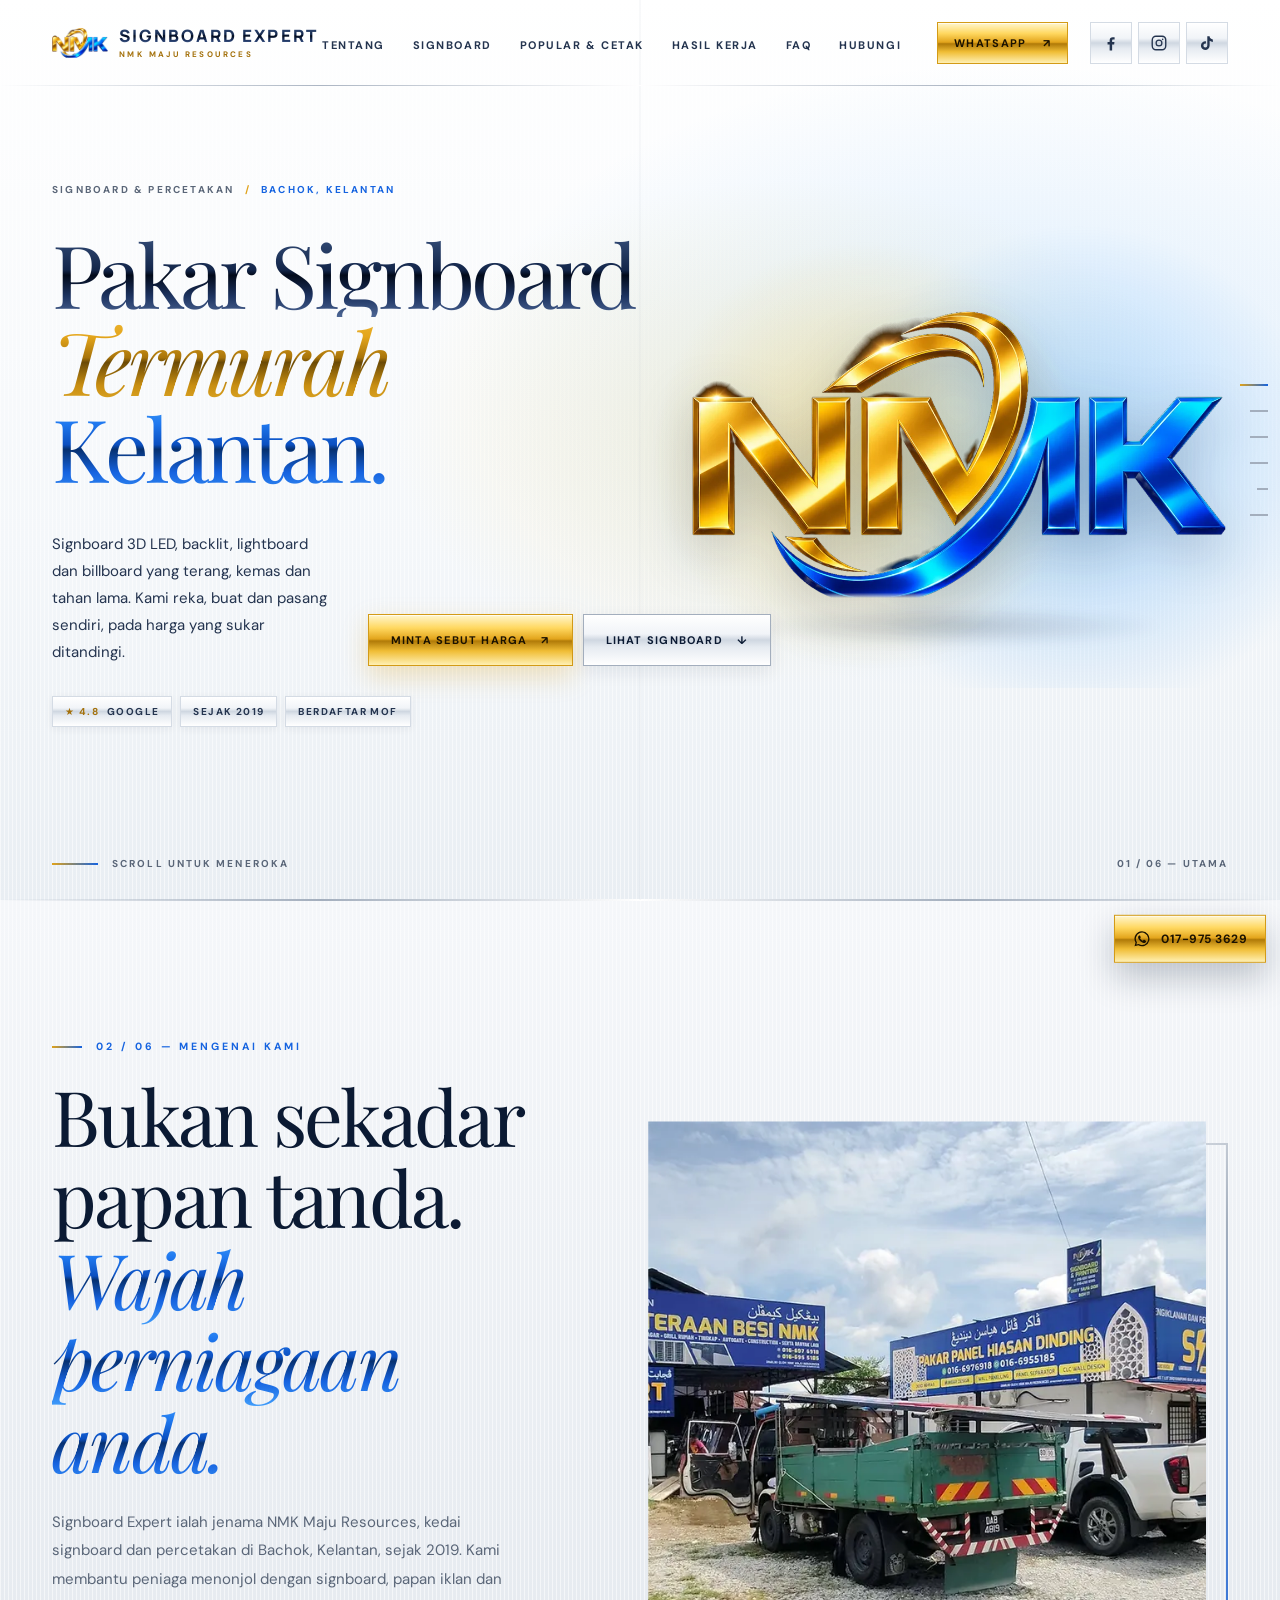
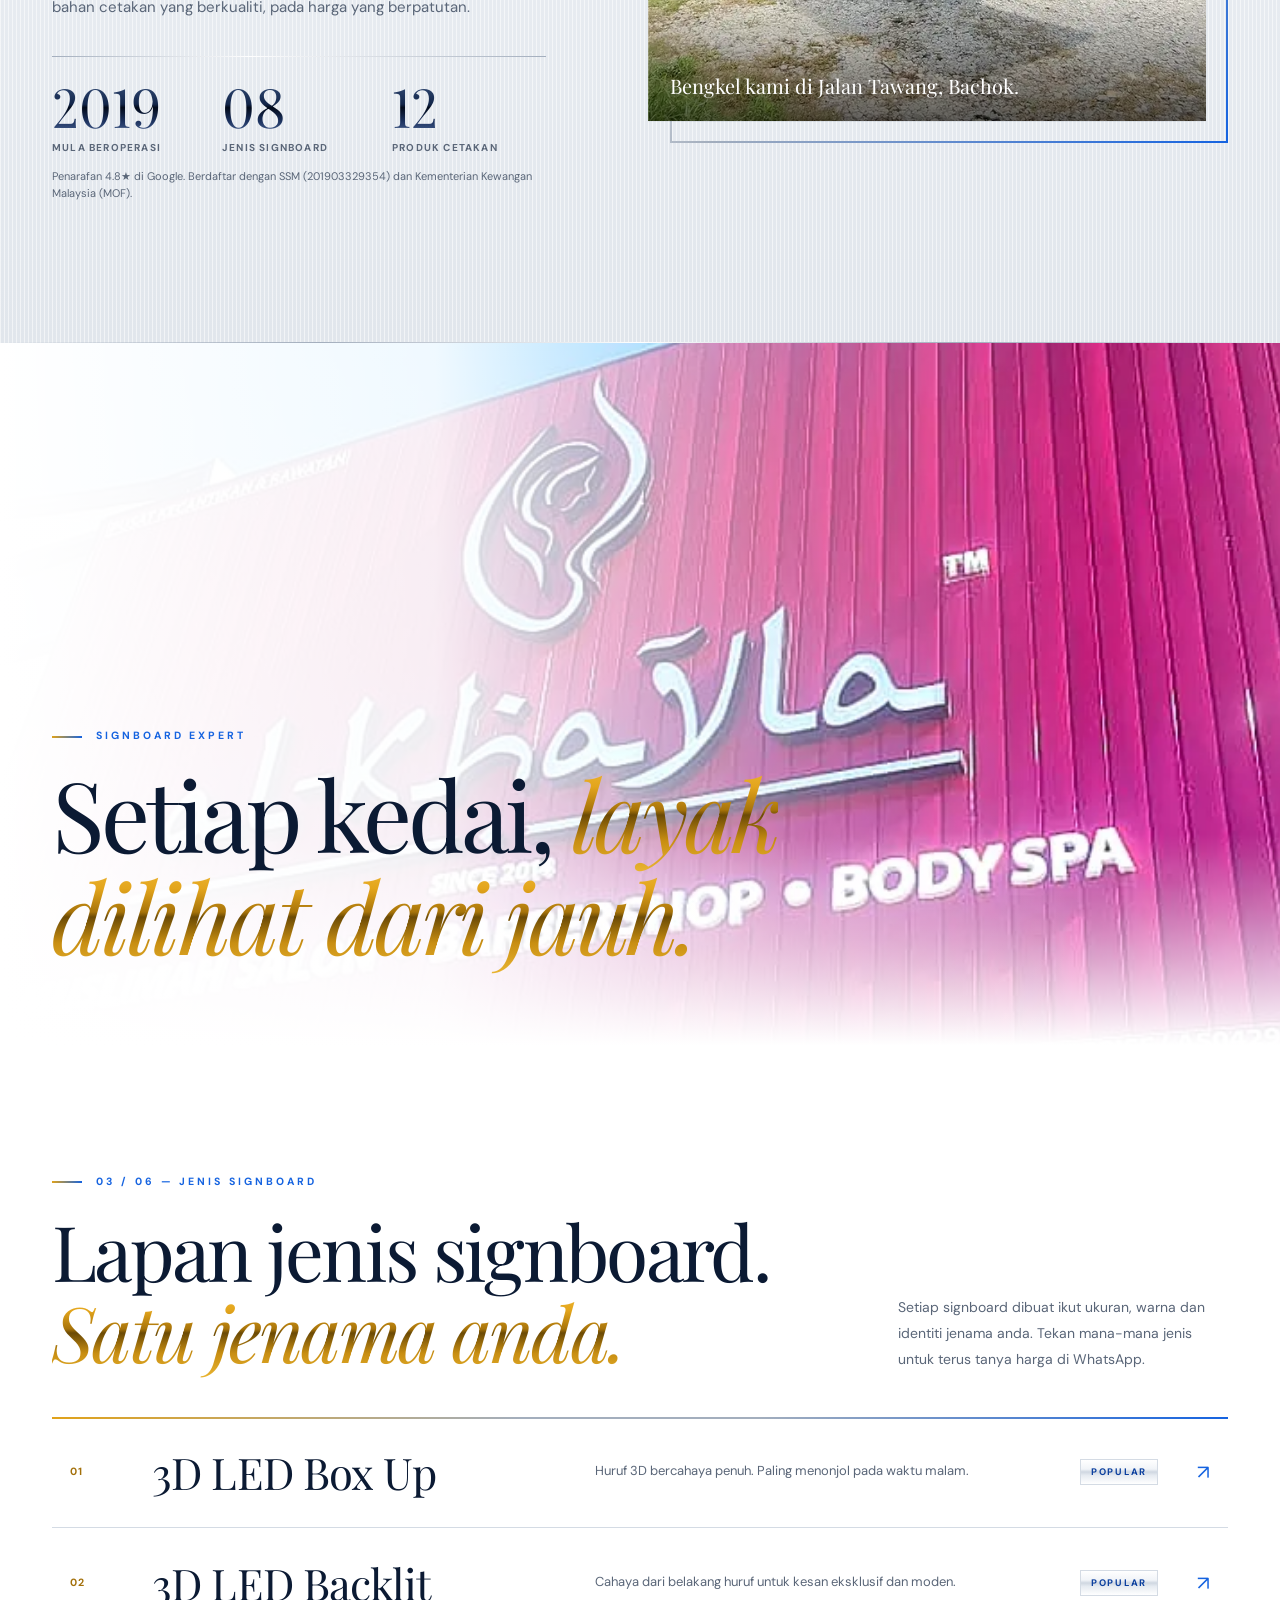
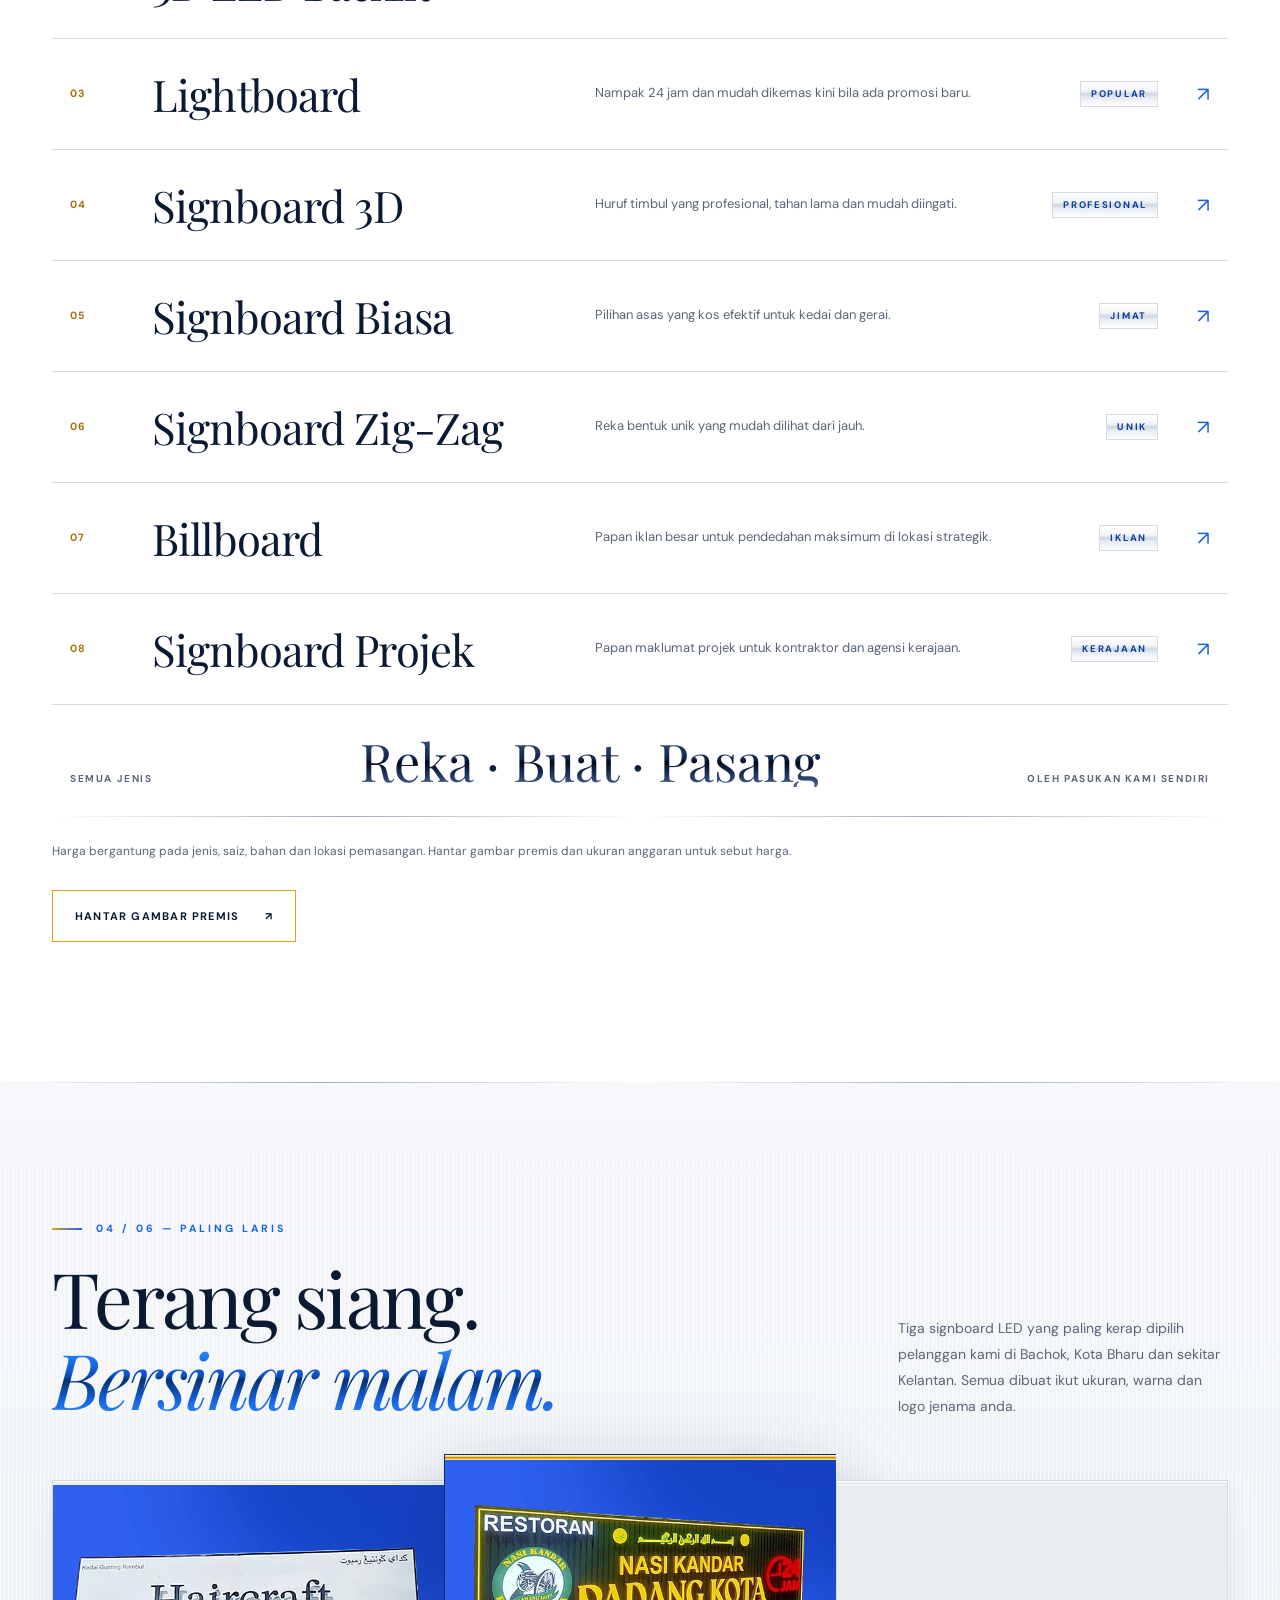
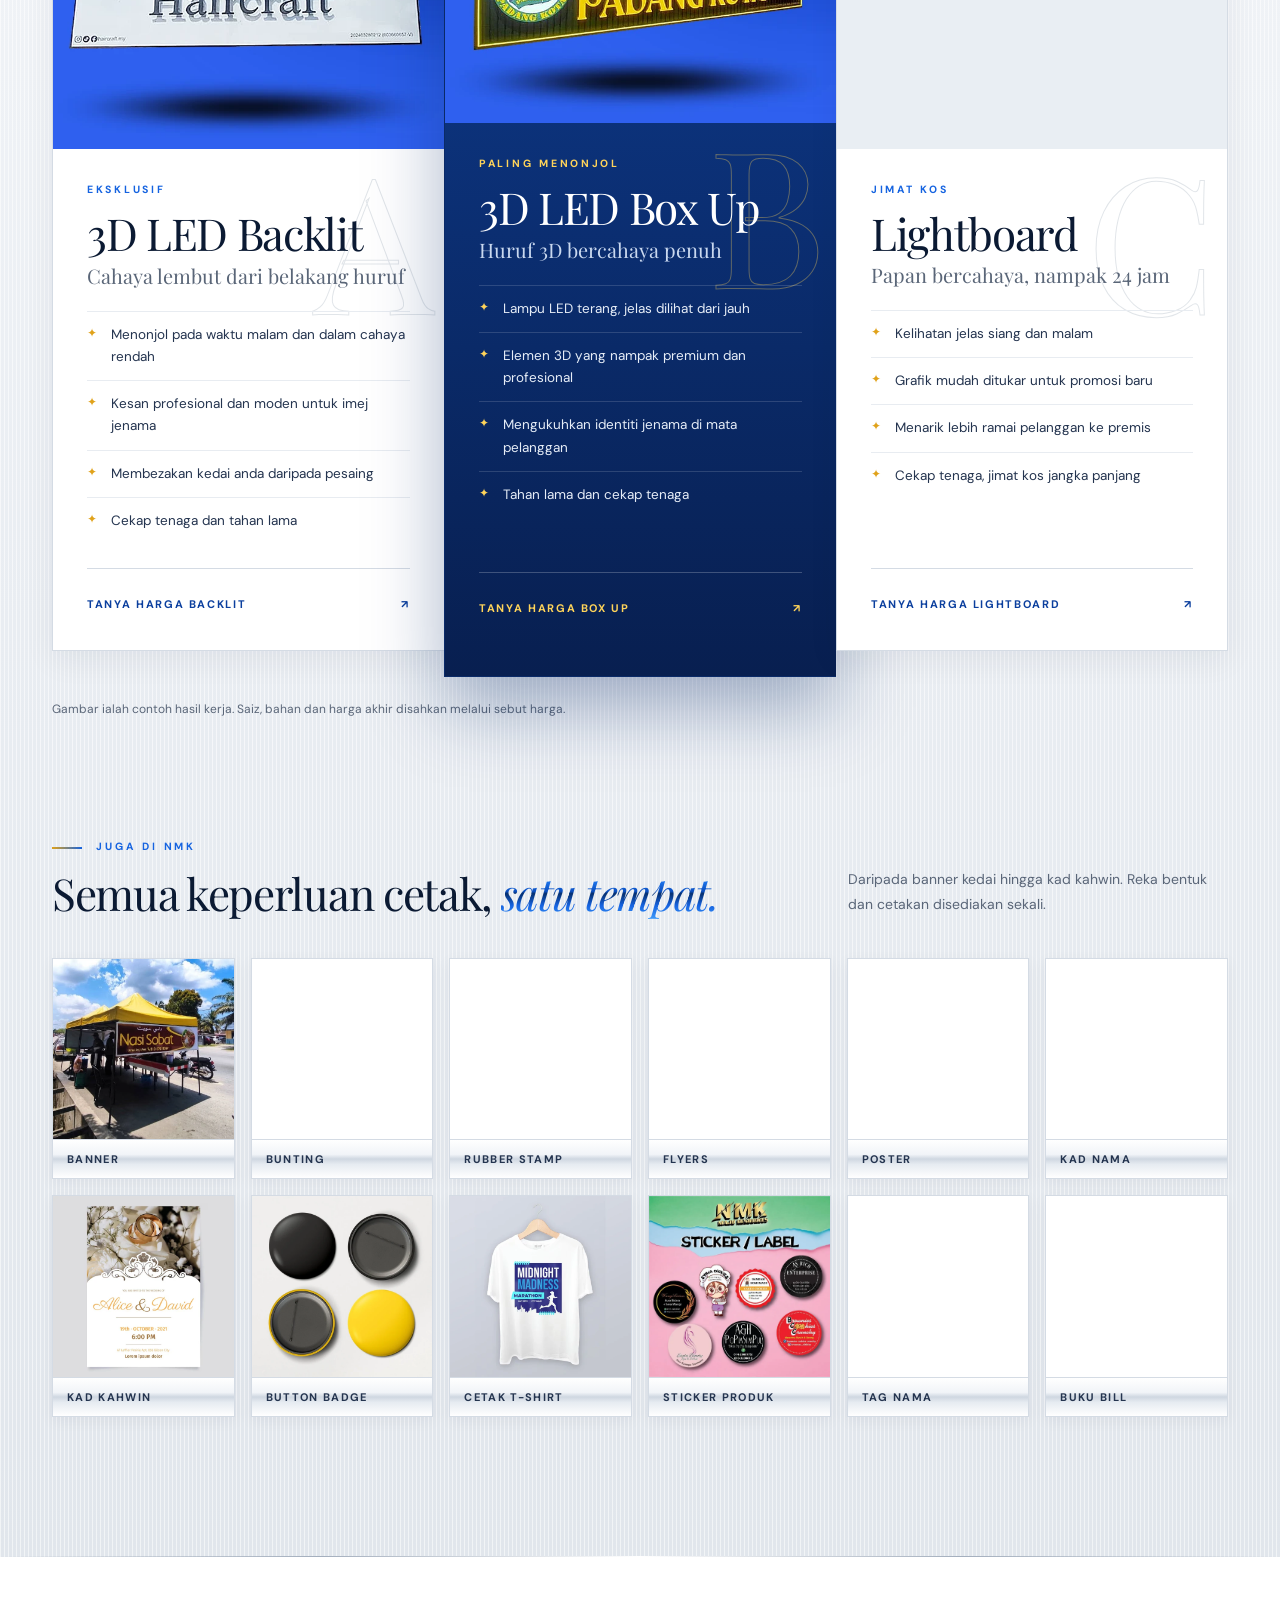
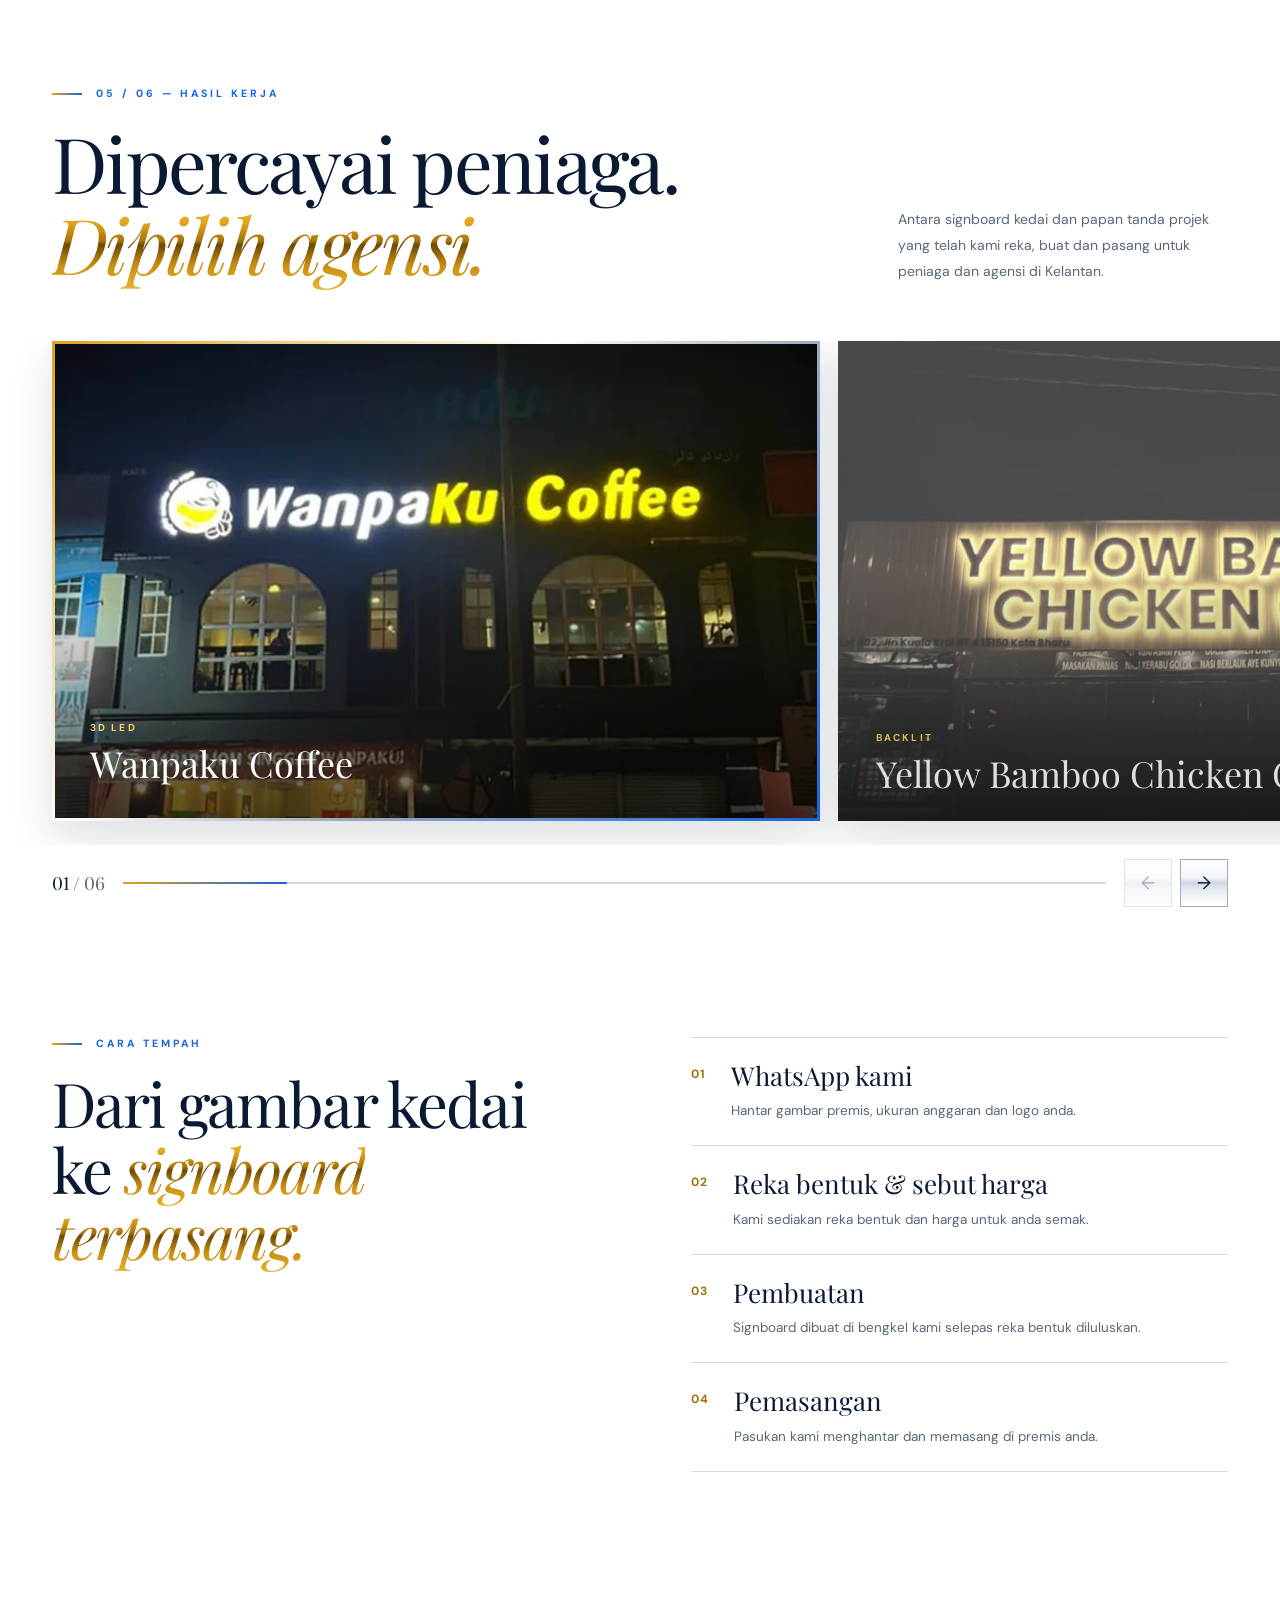
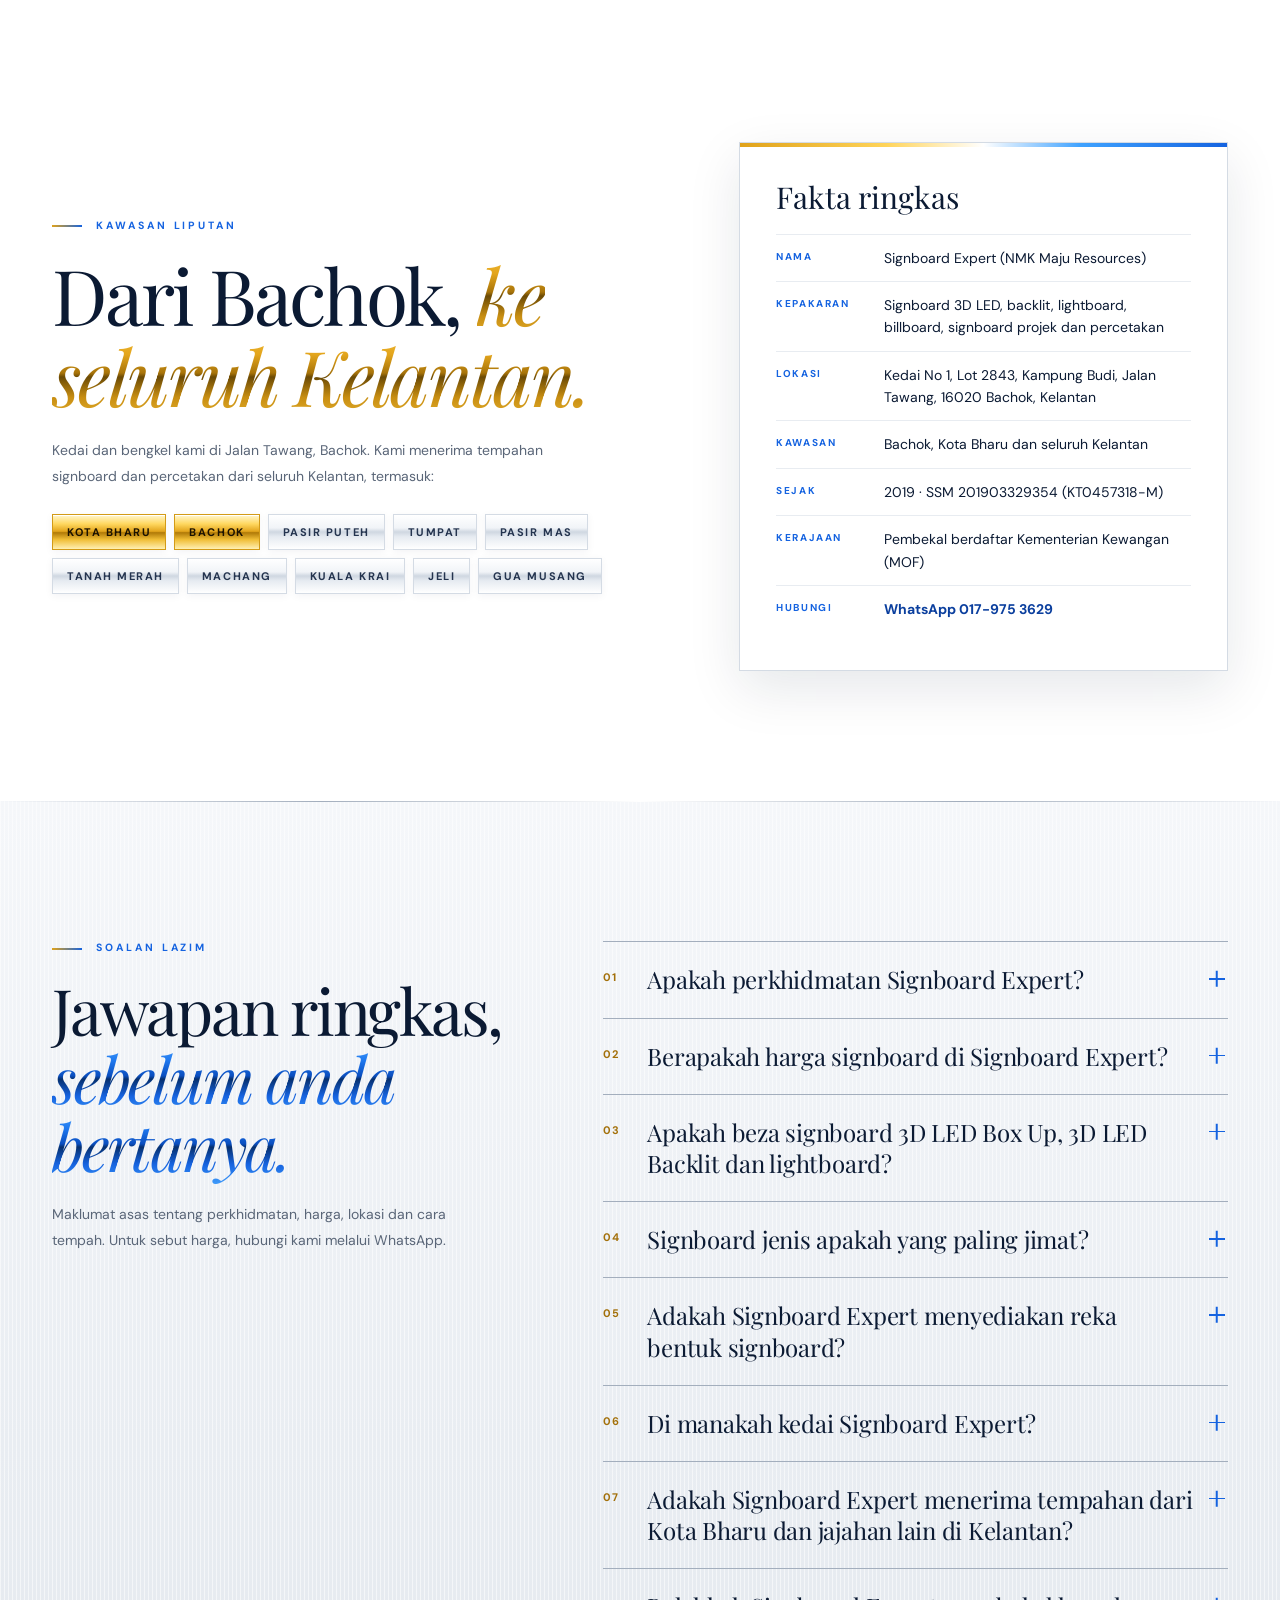
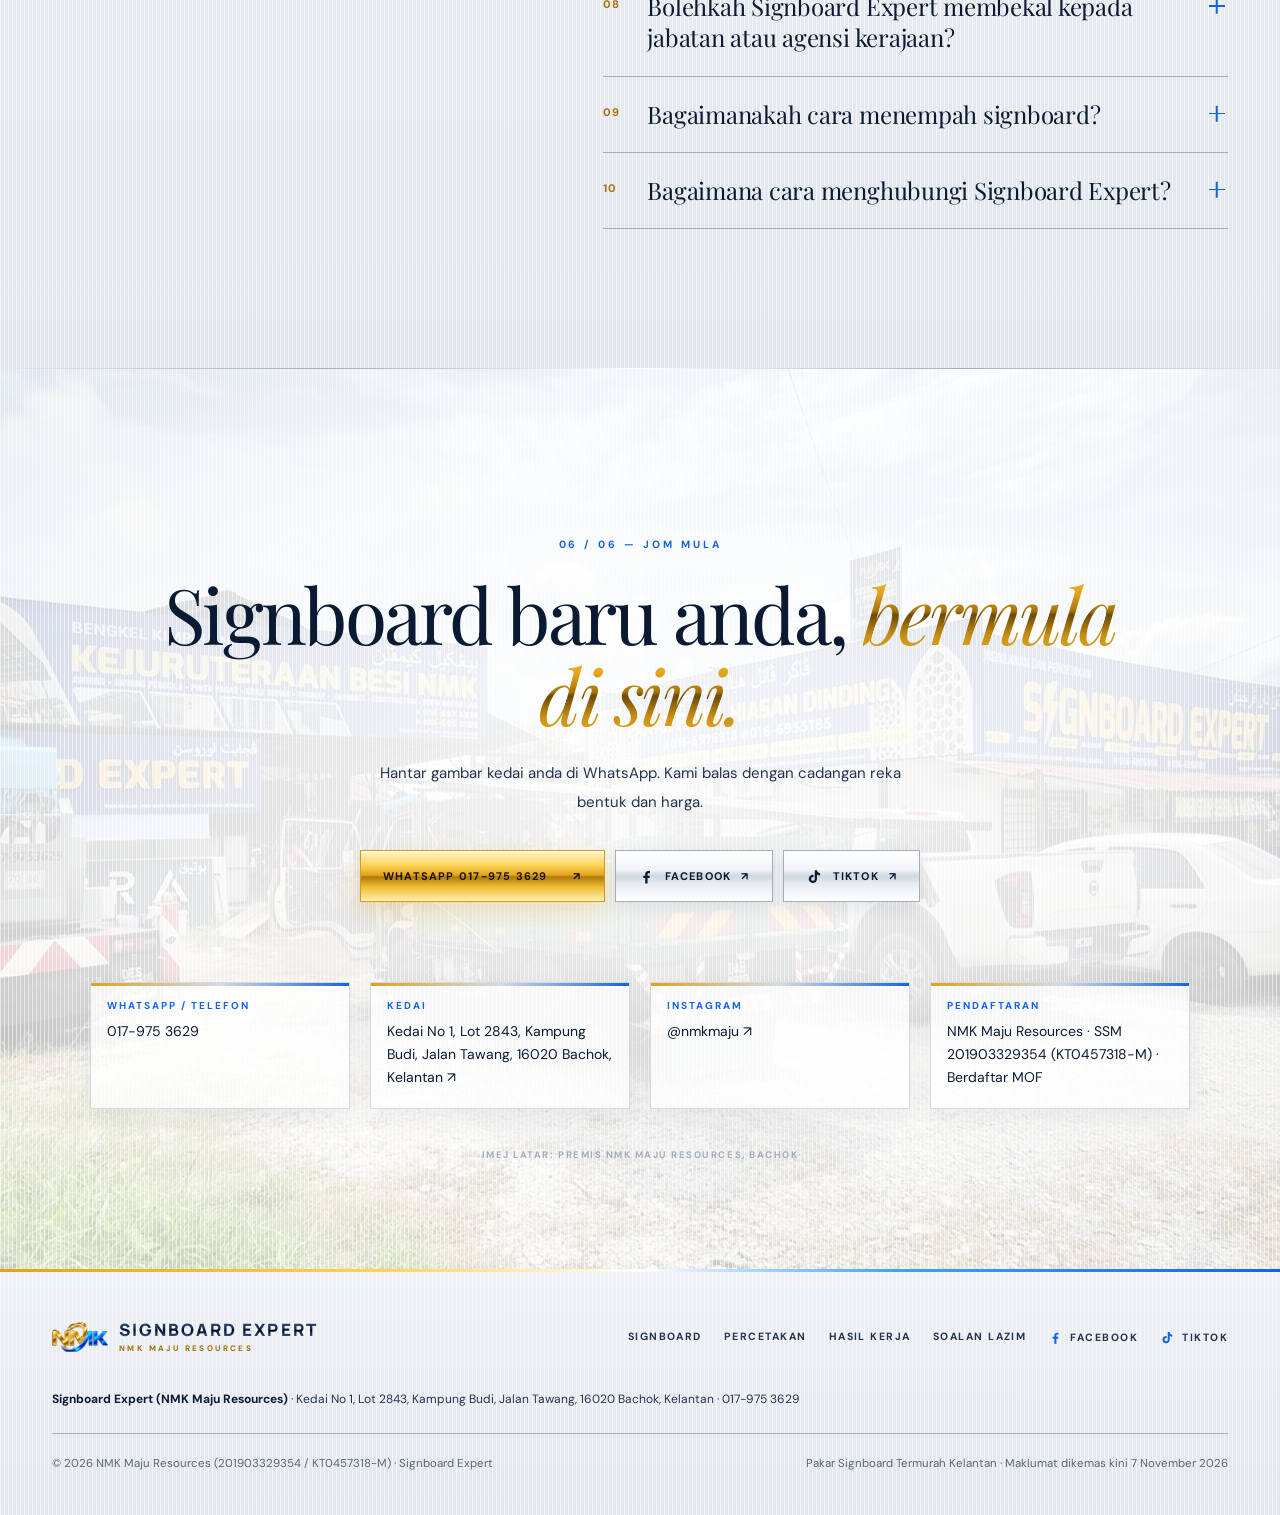
==== commit ba3d902f: "Strengthen SEO and GEO - Shorter title (52 chars) and meta description with local keywords - Dedicat" ====
--- a/index.html
+++ b/index.html
@@ -3,8 +3,9 @@
 <head>
 <meta charset="utf-8">
 <meta name="viewport" content="width=device-width, initial-scale=1, viewport-fit=cover">
-<title>Pakar Signboard Termurah Kelantan | Signboard Expert (NMK Maju Resources)</title>
-<meta name="description" content="Pakar signboard termurah Kelantan. Signboard 3D LED, backlit, lightboard, billboard &amp; percetakan. Reka, buat &amp; pasang. Kedai di Bachok, pembekal berdaftar MOF. WhatsApp 017-975 3629.">
+<title>Pakar Signboard Termurah Kelantan | Signboard Expert</title>
+<meta name="description" content="Pakar signboard termurah Kelantan. Signboard 3D LED, backlit, lightboard &amp; billboard di Bachok &amp; Kota Bharu. Reka, buat &amp; pasang. WhatsApp 017-975 3629.">
+<meta name="keywords" content="signboard Kelantan, signboard Kota Bharu, signboard Bachok, signboard murah, kedai signboard, papan tanda, signboard 3D LED, signboard backlit, lightboard, billboard, percetakan Bachok">
 <link rel="canonical" href="https://dynopos.github.io/Nmk/">
 <meta name="robots" content="index, follow, max-image-preview:large, max-snippet:-1">
 <meta name="author" content="NMK Maju Resources">
@@ -22,14 +23,15 @@
 <meta property="og:url" content="https://dynopos.github.io/Nmk/">
 <meta property="og:title" content="Pakar Signboard Termurah Kelantan | Signboard Expert">
 <meta property="og:description" content="Signboard 3D LED, backlit, lightboard, billboard &amp; percetakan. Reka, buat &amp; pasang. NMK Maju Resources, Bachok, Kelantan.">
-<meta property="og:image" content="https://dynopos.github.io/Nmk/assets/signboard_backlit_3.webp">
-<meta property="og:image:width" content="1080">
-<meta property="og:image:height" content="712">
-<meta property="og:image:alt" content="Signboard backlit bercahaya pada waktu malam, hasil kerja Signboard Expert">
+<meta property="og:image" content="https://dynopos.github.io/Nmk/assets/og-signboard-expert.jpg">
+<meta property="og:image:type" content="image/jpeg">
+<meta property="og:image:width" content="1200">
+<meta property="og:image:height" content="630">
+<meta property="og:image:alt" content="Signboard Expert: Pakar Signboard Termurah Kelantan, WhatsApp 017-975 3629">
 <meta name="twitter:card" content="summary_large_image">
 <meta name="twitter:title" content="Pakar Signboard Termurah Kelantan | Signboard Expert">
 <meta name="twitter:description" content="Signboard 3D LED, backlit, lightboard, billboard &amp; percetakan di Kelantan.">
-<meta name="twitter:image" content="https://dynopos.github.io/Nmk/assets/signboard_backlit_3.webp">
+<meta name="twitter:image" content="https://dynopos.github.io/Nmk/assets/og-signboard-expert.jpg">
 
 <!-- Ringkasan untuk enjin carian AI (GEO) -->
 <link rel="alternate" type="text/markdown" href="llms.txt" title="Ringkasan Signboard Expert untuk AI">
@@ -37,11 +39,12 @@
 
 <link rel="icon" href="favicon.png" type="image/png">
 <link rel="apple-touch-icon" href="apple-touch-icon.png">
+<link rel="manifest" href="manifest.webmanifest">
 <link rel="preload" as="image" href="assets/logo-nmk.webp" type="image/webp" fetchpriority="high">
 <link rel="preconnect" href="https://fonts.googleapis.com">
 <link rel="preconnect" href="https://fonts.gstatic.com" crossorigin>
 <link href="https://fonts.googleapis.com/css2?family=DM+Sans:wght@400;500;600;700&family=Manrope:wght@700;800&family=Playfair+Display:ital,wght@0,400;0,500;1,400&display=swap" rel="stylesheet">
-<link rel="stylesheet" href="css/style.css?v=20261107-2">
+<link rel="stylesheet" href="css/style.css?v=20261107-3">
 <script>document.documentElement.classList.add('js')</script>
 
 <!-- Data berstruktur: Organisasi, Perniagaan Tempatan, Servis, Laman, Soalan Lazim -->
@@ -53,6 +56,11 @@
    "@type": "Organization",
    "@id": "https://dynopos.github.io/Nmk/#organization",
    "name": "Signboard Expert",
+   "alternateName": [
+    "NMK Maju Resources",
+    "Signboard Expert Kelantan",
+    "NMK Signboard"
+   ],
    "legalName": "NMK Maju Resources",
    "identifier": "201903329354 (KT0457318-M)",
    "foundingDate": "2019-11-27",
@@ -68,7 +76,8 @@
    "sameAs": [
     "https://www.facebook.com/nmkmajuu",
     "https://www.instagram.com/nmkmaju/",
-    "https://www.tiktok.com/@nmkmajuresources2"
+    "https://www.tiktok.com/@nmkmajuresources2",
+    "https://maps.google.com/?cid=8241016963970217083"
    ],
    "address": {
     "@type": "PostalAddress",
@@ -83,20 +92,29 @@
     "telephone": "+60179753629",
     "contactType": "sales",
     "areaServed": "MY",
-    "availableLanguage": ["ms", "en"]
+    "availableLanguage": [
+     "ms",
+     "en"
+    ]
    }
   },
   {
    "@type": "LocalBusiness",
    "@id": "https://dynopos.github.io/Nmk/#business",
    "name": "Signboard Expert (NMK Maju Resources)",
-   "description": "Pembuat dan pemasang signboard 3D LED, backlit, lightboard, billboard dan papan tanda projek, serta perkhidmatan percetakan di Bachok, Kelantan.",
+   "alternateName": [
+    "NMK Maju Resources",
+    "Signboard Expert Kelantan"
+   ],
+   "description": "Pakar signboard di Kelantan: mereka, membuat dan memasang signboard 3D LED, backlit, lightboard, billboard dan papan tanda projek, serta perkhidmatan percetakan. Kedai di Bachok, menerima tempahan dari seluruh Kelantan. Pembekal berdaftar MOF.",
+   "slogan": "Pakar Signboard Termurah Kelantan",
    "url": "https://dynopos.github.io/Nmk/",
    "parentOrganization": {
     "@id": "https://dynopos.github.io/Nmk/#organization"
    },
    "logo": "https://dynopos.github.io/Nmk/assets/logo-nmk.png",
    "image": [
+    "https://dynopos.github.io/Nmk/assets/og-signboard-expert.jpg",
     "https://dynopos.github.io/Nmk/assets/NMK-Maju-Resources-Signboard-Expert-Kota-Bharu-Kelantan.webp",
     "https://dynopos.github.io/Nmk/assets/signboard_backlit_3.webp",
     "https://dynopos.github.io/Nmk/assets/Wanpaku-Coffee-Signboard-Expert-Kota-Bharu.webp"
@@ -111,37 +129,210 @@
     "addressCountry": "MY"
    },
    "hasMap": "https://maps.google.com/?cid=8241016963970217083",
-   "areaServed": {
-    "@type": "State",
-    "name": "Kelantan"
-   },
+   "areaServed": [
+    {
+     "@type": "AdministrativeArea",
+     "name": "Kota Bharu, Kelantan"
+    },
+    {
+     "@type": "AdministrativeArea",
+     "name": "Bachok, Kelantan"
+    },
+    {
+     "@type": "AdministrativeArea",
+     "name": "Pasir Puteh, Kelantan"
+    },
+    {
+     "@type": "AdministrativeArea",
+     "name": "Tumpat, Kelantan"
+    },
+    {
+     "@type": "AdministrativeArea",
+     "name": "Pasir Mas, Kelantan"
+    },
+    {
+     "@type": "AdministrativeArea",
+     "name": "Tanah Merah, Kelantan"
+    },
+    {
+     "@type": "AdministrativeArea",
+     "name": "Machang, Kelantan"
+    },
+    {
+     "@type": "AdministrativeArea",
+     "name": "Kuala Krai, Kelantan"
+    },
+    {
+     "@type": "AdministrativeArea",
+     "name": "Jeli, Kelantan"
+    },
+    {
+     "@type": "AdministrativeArea",
+     "name": "Gua Musang, Kelantan"
+    },
+    {
+     "@type": "State",
+     "name": "Kelantan"
+    }
+   ],
    "sameAs": [
     "https://www.facebook.com/nmkmajuu",
     "https://www.instagram.com/nmkmaju/",
-    "https://www.tiktok.com/@nmkmajuresources2"
+    "https://www.tiktok.com/@nmkmajuresources2",
+    "https://maps.google.com/?cid=8241016963970217083"
    ],
+   "foundingDate": "2019-11-27",
    "knowsAbout": [
     "Signboard 3D LED",
     "Signboard backlit",
     "Lightboard",
     "Billboard",
     "Papan tanda projek",
+    "Papan tanda kedai",
     "Percetakan banner dan bunting",
-    "Rubber stamp"
+    "Rubber stamp",
+    "Sticker dan label produk"
    ],
+   "keywords": "signboard Kelantan, signboard Kota Bharu, signboard Bachok, signboard murah, kedai signboard, papan tanda, signboard 3D LED, signboard backlit, lightboard, billboard, percetakan Bachok",
    "hasOfferCatalog": {
     "@type": "OfferCatalog",
     "name": "Signboard dan percetakan",
     "itemListElement": [
-     {"@type": "Offer", "itemOffered": {"@type": "Service", "name": "Signboard 3D LED Box Up Lettering"}},
-     {"@type": "Offer", "itemOffered": {"@type": "Service", "name": "Signboard 3D LED Backlit"}},
-     {"@type": "Offer", "itemOffered": {"@type": "Service", "name": "Signboard Lightboard"}},
-     {"@type": "Offer", "itemOffered": {"@type": "Service", "name": "Signboard 3D"}},
-     {"@type": "Offer", "itemOffered": {"@type": "Service", "name": "Signboard Biasa (Standard)"}},
-     {"@type": "Offer", "itemOffered": {"@type": "Service", "name": "Signboard Zig-Zag"}},
-     {"@type": "Offer", "itemOffered": {"@type": "Service", "name": "Billboard"}},
-     {"@type": "Offer", "itemOffered": {"@type": "Service", "name": "Signboard Projek"}},
-     {"@type": "Offer", "itemOffered": {"@type": "Service", "name": "Percetakan banner, bunting, flyers, poster, kad nama, kad kahwin, sticker, buku bill, rubber stamp, button badge, tag nama dan t-shirt"}}
+     {
+      "@type": "Offer",
+      "itemOffered": {
+       "@type": "Service",
+       "name": "Signboard 3D LED Box Up Lettering",
+       "description": "Huruf 3D bercahaya penuh, paling menonjol pada waktu malam.",
+       "provider": {
+        "@id": "https://dynopos.github.io/Nmk/#business"
+       },
+       "areaServed": {
+        "@type": "State",
+        "name": "Kelantan"
+       }
+      }
+     },
+     {
+      "@type": "Offer",
+      "itemOffered": {
+       "@type": "Service",
+       "name": "Signboard 3D LED Backlit",
+       "description": "Cahaya dari belakang huruf untuk kesan eksklusif dan moden.",
+       "provider": {
+        "@id": "https://dynopos.github.io/Nmk/#business"
+       },
+       "areaServed": {
+        "@type": "State",
+        "name": "Kelantan"
+       }
+      }
+     },
+     {
+      "@type": "Offer",
+      "itemOffered": {
+       "@type": "Service",
+       "name": "Signboard lightboard",
+       "description": "Papan bercahaya yang kelihatan 24 jam; grafik mudah ditukar untuk promosi.",
+       "provider": {
+        "@id": "https://dynopos.github.io/Nmk/#business"
+       },
+       "areaServed": {
+        "@type": "State",
+        "name": "Kelantan"
+       }
+      }
+     },
+     {
+      "@type": "Offer",
+      "itemOffered": {
+       "@type": "Service",
+       "name": "Signboard 3D",
+       "description": "Huruf timbul yang profesional dan tahan lama.",
+       "provider": {
+        "@id": "https://dynopos.github.io/Nmk/#business"
+       },
+       "areaServed": {
+        "@type": "State",
+        "name": "Kelantan"
+       }
+      }
+     },
+     {
+      "@type": "Offer",
+      "itemOffered": {
+       "@type": "Service",
+       "name": "Signboard biasa (standard)",
+       "description": "Pilihan asas yang kos efektif untuk kedai dan gerai.",
+       "provider": {
+        "@id": "https://dynopos.github.io/Nmk/#business"
+       },
+       "areaServed": {
+        "@type": "State",
+        "name": "Kelantan"
+       }
+      }
+     },
+     {
+      "@type": "Offer",
+      "itemOffered": {
+       "@type": "Service",
+       "name": "Signboard zig-zag",
+       "description": "Reka bentuk unik yang mudah dilihat dari jauh.",
+       "provider": {
+        "@id": "https://dynopos.github.io/Nmk/#business"
+       },
+       "areaServed": {
+        "@type": "State",
+        "name": "Kelantan"
+       }
+      }
+     },
+     {
+      "@type": "Offer",
+      "itemOffered": {
+       "@type": "Service",
+       "name": "Billboard",
+       "description": "Papan iklan besar untuk pendedahan di lokasi strategik.",
+       "provider": {
+        "@id": "https://dynopos.github.io/Nmk/#business"
+       },
+       "areaServed": {
+        "@type": "State",
+        "name": "Kelantan"
+       }
+      }
+     },
+     {
+      "@type": "Offer",
+      "itemOffered": {
+       "@type": "Service",
+       "name": "Signboard projek",
+       "description": "Papan maklumat projek untuk kontraktor dan agensi kerajaan.",
+       "provider": {
+        "@id": "https://dynopos.github.io/Nmk/#business"
+       },
+       "areaServed": {
+        "@type": "State",
+        "name": "Kelantan"
+       }
+      }
+     },
+     {
+      "@type": "Offer",
+      "itemOffered": {
+       "@type": "Service",
+       "name": "Percetakan",
+       "description": "Banner, bunting, flyers, poster, kad nama, kad kahwin, sticker produk, buku bill, rubber stamp, button badge, tag nama dan cetakan t-shirt.",
+       "provider": {
+        "@id": "https://dynopos.github.io/Nmk/#business"
+       },
+       "areaServed": {
+        "@type": "State",
+        "name": "Kelantan"
+       }
+      }
+     }
     ]
    }
   },
@@ -150,6 +341,7 @@
    "@id": "https://dynopos.github.io/Nmk/#website",
    "url": "https://dynopos.github.io/Nmk/",
    "name": "Signboard Expert",
+   "alternateName": "NMK Maju Resources",
    "inLanguage": "ms-MY",
    "publisher": {
     "@id": "https://dynopos.github.io/Nmk/#organization"
@@ -159,8 +351,8 @@
    "@type": "WebPage",
    "@id": "https://dynopos.github.io/Nmk/#webpage",
    "url": "https://dynopos.github.io/Nmk/",
-   "name": "Pakar Signboard Termurah Kelantan | Signboard Expert (NMK Maju Resources)",
-   "description": "Pakar signboard termurah Kelantan. Signboard 3D LED, backlit, lightboard, billboard & percetakan. Reka, buat & pasang. Kedai di Bachok, pembekal berdaftar MOF.",
+   "name": "Pakar Signboard Termurah Kelantan | Signboard Expert",
+   "description": "Pakar signboard termurah Kelantan. Signboard 3D LED, backlit, lightboard & billboard di Bachok & Kota Bharu. Reka, buat & pasang. WhatsApp 017-975 3629.",
    "inLanguage": "ms-MY",
    "isPartOf": {
     "@id": "https://dynopos.github.io/Nmk/#website"
@@ -170,9 +362,17 @@
    },
    "primaryImageOfPage": {
     "@type": "ImageObject",
-    "url": "https://dynopos.github.io/Nmk/assets/signboard_backlit_3.webp",
-    "width": 1080,
-    "height": 712
+    "url": "https://dynopos.github.io/Nmk/assets/og-signboard-expert.jpg",
+    "width": 1200,
+    "height": 630
+   },
+   "speakable": {
+    "@type": "SpeakableSpecification",
+    "cssSelector": [
+     "#hero-title",
+     ".hero-copy p",
+     "#fakta"
+    ]
    },
    "datePublished": "2026-11-07",
    "dateModified": "2026-11-07"
@@ -203,10 +403,42 @@
     },
     {
      "@type": "Question",
+     "name": "Apakah beza signboard 3D LED Box Up, 3D LED Backlit dan lightboard?",
+     "acceptedAnswer": {
+      "@type": "Answer",
+      "text": "3D LED Box Up ialah huruf 3D yang bercahaya penuh, paling menonjol pada waktu malam. 3D LED Backlit memancarkan cahaya dari belakang huruf untuk kesan eksklusif dan moden. Lightboard ialah papan bercahaya yang kelihatan siang dan malam, dan grafiknya mudah ditukar bila ada promosi baru."
+     }
+    },
+    {
+     "@type": "Question",
+     "name": "Signboard jenis apakah yang paling jimat?",
+     "acceptedAnswer": {
+      "@type": "Answer",
+      "text": "Signboard biasa (standard) ialah pilihan paling asas dan kos efektif untuk kedai dan gerai. Lightboard pula cekap tenaga dan menjimatkan kos dalam jangka panjang kerana grafiknya boleh ditukar tanpa membuat papan baru."
+     }
+    },
+    {
+     "@type": "Question",
+     "name": "Adakah Signboard Expert menyediakan reka bentuk signboard?",
+     "acceptedAnswer": {
+      "@type": "Answer",
+      "text": "Ya. Setiap signboard direka khas ikut logo, warna dan identiti jenama pelanggan. Reka bentuk disediakan bersama sebut harga untuk disemak sebelum pembuatan bermula."
+     }
+    },
+    {
+     "@type": "Question",
      "name": "Di manakah kedai Signboard Expert?",
      "acceptedAnswer": {
       "@type": "Answer",
-      "text": "Kedai No 1, Lot 2843, Kampung Budi, Jalan Tawang, 16020 Bachok, Kelantan. Kami melayan pelanggan dari Bachok, Kota Bharu dan seluruh Kelantan."
+      "text": "Kedai No 1, Lot 2843, Kampung Budi, Jalan Tawang, 16020 Bachok, Kelantan."
+     }
+    },
+    {
+     "@type": "Question",
+     "name": "Adakah Signboard Expert menerima tempahan dari Kota Bharu dan jajahan lain di Kelantan?",
+     "acceptedAnswer": {
+      "@type": "Answer",
+      "text": "Ya. Kedai dan bengkel kami di Bachok, dan kami menerima tempahan dari seluruh Kelantan termasuk Kota Bharu, Bachok, Pasir Puteh, Tumpat, Pasir Mas, Tanah Merah, Machang, Kuala Krai, Jeli dan Gua Musang."
      }
     },
     {
@@ -222,7 +454,7 @@
      "name": "Bagaimanakah cara menempah signboard?",
      "acceptedAnswer": {
       "@type": "Answer",
-      "text": "Ada empat langkah: (1) WhatsApp gambar premis, ukuran anggaran dan logo; (2) kami sediakan reka bentuk dan sebut harga; (3) signboard dibuat selepas reka bentuk diluluskan; (4) pasukan kami menghantar dan memasang di premis anda."
+      "text": "Ada empat langkah: (1) WhatsApp gambar premis, ukuran anggaran dan logo; (2) kami sediakan reka bentuk dan sebut harga; (3) signboard dibuat di bengkel selepas reka bentuk diluluskan; (4) pasukan kami menghantar dan memasang di premis anda."
      }
     },
     {
@@ -335,7 +567,7 @@
     <div class="chapter-text">
       <p class="scene-tag reveal">02 / 06 — Mengenai kami</p>
       <h2 id="tentang-title" class="reveal">Bukan sekadar papan tanda. <em>Wajah perniagaan anda.</em></h2>
-      <p class="lead reveal">Signboard Expert ialah jenama NMK Maju Resources, perniagaan tempatan dari Bachok, Kelantan. Kami membantu peniaga menonjol dengan signboard, papan iklan dan bahan cetakan yang berkualiti, pada harga yang berpatutan.</p>
+      <p class="lead reveal">Signboard Expert ialah jenama NMK Maju Resources, kedai signboard dan percetakan di Bachok, Kelantan, sejak 2019. Kami membantu peniaga menonjol dengan signboard, papan iklan dan bahan cetakan yang berkualiti, pada harga yang berpatutan.</p>
       <div class="numberline reveal">
         <div><b>2019</b><small>Mula beroperasi</small></div>
         <div><b data-count="8">08</b><small>Jenis signboard</small></div>
@@ -345,7 +577,7 @@
     </div>
     <figure class="chapter-photo reveal-img">
       <div class="photo-frame">
-        <img src="assets/NMK-Maju-Resources-Signboard-Expert-Kota-Bharu-Kelantan.webp" width="1920" height="866" loading="lazy" decoding="async" alt="Premis dan bengkel NMK Maju Resources di Jalan Tawang, Bachok">
+        <img src="assets/NMK-Maju-Resources-Signboard-Expert-Kota-Bharu-Kelantan.webp" width="1600" height="722" loading="lazy" decoding="async" alt="Premis dan bengkel NMK Maju Resources di Jalan Tawang, Bachok">
         <figcaption>Bengkel kami di Jalan Tawang, Bachok.</figcaption>
       </div>
     </figure>
@@ -367,7 +599,7 @@
     <div class="split-head">
       <div>
         <p class="scene-tag reveal">03 / 06 — Jenis signboard</p>
-        <h2 id="signboard-title" class="reveal">Lapan pilihan.<br><em>Satu jenama anda.</em></h2>
+        <h2 id="signboard-title" class="reveal">Lapan jenis signboard.<br><em>Satu jenama anda.</em></h2>
       </div>
       <p class="reveal">Setiap signboard dibuat ikut ukuran, warna dan identiti jenama anda. Tekan mana-mana jenis untuk terus tanya harga di WhatsApp.</p>
     </div>
@@ -408,7 +640,7 @@
         <p class="scene-tag reveal">04 / 06 — Paling laris</p>
         <h2 id="popular-title" class="reveal">Terang siang.<br><em>Bersinar malam.</em></h2>
       </div>
-      <p class="reveal">Tiga signboard yang paling kerap dipilih pelanggan kami. Semua dibuat ikut ukuran, warna dan logo jenama anda.</p>
+      <p class="reveal">Tiga signboard LED yang paling kerap dipilih pelanggan kami di Bachok, Kota Bharu dan sekitar Kelantan. Semua dibuat ikut ukuran, warna dan logo jenama anda.</p>
     </div>
 
     <div class="pack-stage">
@@ -494,7 +726,7 @@
       <p class="scene-tag reveal">05 / 06 — Hasil kerja</p>
       <h2 id="hasil-title" class="reveal">Dipercayai peniaga.<br><em>Dipilih agensi.</em></h2>
     </div>
-    <p class="reveal">Antara signboard yang telah kami reka, buat dan pasang untuk peniaga dan agensi di Kelantan.</p>
+    <p class="reveal">Antara signboard kedai dan papan tanda projek yang telah kami reka, buat dan pasang untuk peniaga dan agensi di Kelantan.</p>
   </div>
 
   <div class="reel reveal" id="reel" role="region" aria-roledescription="slider" aria-label="Galeri hasil kerja">
@@ -548,6 +780,30 @@
   </div>
 </section>
 
+<!-- ============ KAWASAN LIPUTAN + FAKTA RINGKAS (SEO tempatan + GEO) ============ -->
+<section class="areas scene" id="kawasan" aria-labelledby="kawasan-title">
+  <div class="wrap areas-grid">
+    <div>
+      <p class="scene-tag reveal">Kawasan liputan</p>
+      <h2 id="kawasan-title" class="reveal">Dari Bachok, <em>ke seluruh Kelantan.</em></h2>
+      <p class="areas-lead reveal">Kedai dan bengkel kami di Jalan Tawang, Bachok. Kami menerima tempahan signboard dan percetakan dari seluruh Kelantan, termasuk:</p>
+      <ul class="area-list reveal" aria-label="Jajahan di Kelantan"><li>Kota Bharu</li><li>Bachok</li><li>Pasir Puteh</li><li>Tumpat</li><li>Pasir Mas</li><li>Tanah Merah</li><li>Machang</li><li>Kuala Krai</li><li>Jeli</li><li>Gua Musang</li></ul>
+    </div>
+    <div class="facts-card reveal" id="fakta">
+      <h3>Fakta ringkas</h3>
+      <dl>
+        <div><dt>Nama</dt><dd>Signboard Expert (NMK Maju Resources)</dd></div>
+        <div><dt>Kepakaran</dt><dd>Signboard 3D LED, backlit, lightboard, billboard, signboard projek dan percetakan</dd></div>
+        <div><dt>Lokasi</dt><dd>Kedai No 1, Lot 2843, Kampung Budi, Jalan Tawang, 16020 Bachok, Kelantan</dd></div>
+        <div><dt>Kawasan</dt><dd>Bachok, Kota Bharu dan seluruh Kelantan</dd></div>
+        <div><dt>Sejak</dt><dd>2019 · SSM 201903329354 (KT0457318-M)</dd></div>
+        <div><dt>Kerajaan</dt><dd>Pembekal berdaftar Kementerian Kewangan (MOF)</dd></div>
+        <div><dt>Hubungi</dt><dd><a class="wa-link" href="https://wa.me/60179753629" target="_blank" rel="noopener" data-message="Assalamualaikum Signboard Expert, saya nak minta sebut harga signboard.">WhatsApp 017-975 3629</a></dd></div>
+      </dl>
+    </div>
+  </div>
+</section>
+
 <!-- ============ SOALAN LAZIM (SEO + GEO) ============ -->
 <section class="faq steel" id="soalan-lazim" aria-labelledby="faq-title">
   <div class="wrap faq-grid">
@@ -566,19 +822,35 @@
         <p>Harga bergantung pada jenis signboard, saiz, bahan dan lokasi pemasangan. Hantar gambar premis, ukuran anggaran dan logo melalui WhatsApp 017-975 3629 untuk sebut harga.</p>
       </details>
       <details>
-        <summary><span class="faq-n">03</span><h3>Di manakah kedai Signboard Expert?</h3><span class="faq-icon" aria-hidden="true"></span></summary>
-        <p>Kedai No 1, Lot 2843, Kampung Budi, Jalan Tawang, 16020 Bachok, Kelantan. Kami melayan pelanggan dari Bachok, Kota Bharu dan seluruh Kelantan.</p>
+        <summary><span class="faq-n">03</span><h3>Apakah beza signboard 3D LED Box Up, 3D LED Backlit dan lightboard?</h3><span class="faq-icon" aria-hidden="true"></span></summary>
+        <p>3D LED Box Up ialah huruf 3D yang bercahaya penuh, paling menonjol pada waktu malam. 3D LED Backlit memancarkan cahaya dari belakang huruf untuk kesan eksklusif dan moden. Lightboard ialah papan bercahaya yang kelihatan siang dan malam, dan grafiknya mudah ditukar bila ada promosi baru.</p>
       </details>
       <details>
-        <summary><span class="faq-n">04</span><h3>Bolehkah Signboard Expert membekal kepada jabatan atau agensi kerajaan?</h3><span class="faq-icon" aria-hidden="true"></span></summary>
+        <summary><span class="faq-n">04</span><h3>Signboard jenis apakah yang paling jimat?</h3><span class="faq-icon" aria-hidden="true"></span></summary>
+        <p>Signboard biasa (standard) ialah pilihan paling asas dan kos efektif untuk kedai dan gerai. Lightboard pula cekap tenaga dan menjimatkan kos dalam jangka panjang kerana grafiknya boleh ditukar tanpa membuat papan baru.</p>
+      </details>
+      <details>
+        <summary><span class="faq-n">05</span><h3>Adakah Signboard Expert menyediakan reka bentuk signboard?</h3><span class="faq-icon" aria-hidden="true"></span></summary>
+        <p>Ya. Setiap signboard direka khas ikut logo, warna dan identiti jenama pelanggan. Reka bentuk disediakan bersama sebut harga untuk disemak sebelum pembuatan bermula.</p>
+      </details>
+      <details>
+        <summary><span class="faq-n">06</span><h3>Di manakah kedai Signboard Expert?</h3><span class="faq-icon" aria-hidden="true"></span></summary>
+        <p>Kedai No 1, Lot 2843, Kampung Budi, Jalan Tawang, 16020 Bachok, Kelantan.</p>
+      </details>
+      <details>
+        <summary><span class="faq-n">07</span><h3>Adakah Signboard Expert menerima tempahan dari Kota Bharu dan jajahan lain di Kelantan?</h3><span class="faq-icon" aria-hidden="true"></span></summary>
+        <p>Ya. Kedai dan bengkel kami di Bachok, dan kami menerima tempahan dari seluruh Kelantan termasuk Kota Bharu, Bachok, Pasir Puteh, Tumpat, Pasir Mas, Tanah Merah, Machang, Kuala Krai, Jeli dan Gua Musang.</p>
+      </details>
+      <details>
+        <summary><span class="faq-n">08</span><h3>Bolehkah Signboard Expert membekal kepada jabatan atau agensi kerajaan?</h3><span class="faq-icon" aria-hidden="true"></span></summary>
         <p>Ya. NMK Maju Resources berdaftar dengan Kementerian Kewangan Malaysia (MOF) dalam bidang termasuk papan tanda dan aksesori, billboard, media cetak serta tag, label dan stiker. Kami pernah menyiapkan papan tanda projek untuk JKR.</p>
       </details>
       <details>
-        <summary><span class="faq-n">05</span><h3>Bagaimanakah cara menempah signboard?</h3><span class="faq-icon" aria-hidden="true"></span></summary>
-        <p>Ada empat langkah: (1) WhatsApp gambar premis, ukuran anggaran dan logo; (2) kami sediakan reka bentuk dan sebut harga; (3) signboard dibuat selepas reka bentuk diluluskan; (4) pasukan kami menghantar dan memasang di premis anda.</p>
+        <summary><span class="faq-n">09</span><h3>Bagaimanakah cara menempah signboard?</h3><span class="faq-icon" aria-hidden="true"></span></summary>
+        <p>Ada empat langkah: (1) WhatsApp gambar premis, ukuran anggaran dan logo; (2) kami sediakan reka bentuk dan sebut harga; (3) signboard dibuat di bengkel selepas reka bentuk diluluskan; (4) pasukan kami menghantar dan memasang di premis anda.</p>
       </details>
       <details>
-        <summary><span class="faq-n">06</span><h3>Bagaimana cara menghubungi Signboard Expert?</h3><span class="faq-icon" aria-hidden="true"></span></summary>
+        <summary><span class="faq-n">10</span><h3>Bagaimana cara menghubungi Signboard Expert?</h3><span class="faq-icon" aria-hidden="true"></span></summary>
         <p>WhatsApp atau telefon 017-975 3629, atau kunjungi kedai kami di Jalan Tawang, Bachok. Kami juga ada di Facebook (nmkmajuu), Instagram (nmkmaju) dan TikTok (@nmkmajuresources2).</p>
       </details>
     </div>
@@ -587,7 +859,7 @@
 
 <!-- ============ BABAK 06 · HUBUNGI ============ -->
 <section class="closing scene" id="hubungi" aria-labelledby="hubungi-title">
-  <div class="closing-media" aria-hidden="true"><img src="assets/NMK-Maju-Resources-Signboard-Expert-Kota-Bharu-Kelantan.webp" width="1920" height="866" loading="lazy" decoding="async" alt=""></div>
+  <div class="closing-media" aria-hidden="true"><img src="assets/NMK-Maju-Resources-Signboard-Expert-Kota-Bharu-Kelantan.webp" width="1600" height="722" loading="lazy" decoding="async" alt=""></div>
   <div class="wrap closing-inner">
     <p class="scene-tag reveal">06 / 06 — Jom mula</p>
     <h2 id="hubungi-title" class="reveal">Signboard baru anda, <em>bermula di sini.</em></h2>
@@ -616,6 +888,7 @@
       <a class="foot-social" href="https://www.facebook.com/nmkmajuu" target="_blank" rel="noopener"><svg class="ico" viewBox="0 0 24 24" aria-hidden="true"><path fill="currentColor" d="M13.5 22v-8h2.7l.4-3.2h-3.1V8.8c0-.9.3-1.5 1.6-1.5h1.7V4.4c-.3 0-1.3-.1-2.5-.1-2.5 0-4.1 1.5-4.1 4.2v2.3H7.4V14h2.8v8h3.3Z"/></svg>Facebook</a>
       <a class="foot-social" href="https://www.tiktok.com/@nmkmajuresources2" target="_blank" rel="noopener"><svg class="ico" viewBox="0 0 24 24" aria-hidden="true"><path fill="currentColor" d="M16.6 5.8A4.3 4.3 0 0 1 15.5 3h-3.1v12.4a2.6 2.6 0 1 1-2.6-2.6c.3 0 .5 0 .8.1V9.7a5.8 5.8 0 1 0 4.9 5.7V9.1a7.4 7.4 0 0 0 4.3 1.4V7.4a4.3 4.3 0 0 1-3.2-1.6Z"/></svg>TikTok</a>
     </nav>
+    <address class="foot-nap"><strong>Signboard Expert (NMK Maju Resources)</strong> · Kedai No 1, Lot 2843, Kampung Budi, Jalan Tawang, 16020 Bachok, Kelantan · <a href="tel:+60179753629">017-975 3629</a></address>
     <p class="foot-copy"><span>© <span id="year">2026</span> NMK Maju Resources (201903329354 / KT0457318-M) · Signboard Expert</span><span>Pakar Signboard Termurah Kelantan · Maklumat dikemas kini <time datetime="2026-11-07">7 November 2026</time></span></p>
   </div>
 </footer>
@@ -625,6 +898,6 @@
   <span>017-975 3629</span>
 </a>
 
-<script src="js/main.js?v=20261107-2" defer></script>
+<script src="js/main.js?v=20261107-3" defer></script>
 </body>
 </html>
--- a/css/style.css
+++ b/css/style.css
@@ -366,6 +366,31 @@
   .nav-social{display:none}
   .top-social{order:2;margin:0 0 0 22px}
   .top-social a{width:42px;height:42px}
+}
+
+/* ---------- Kawasan liputan + fakta ringkas ---------- */
+.areas{background:var(--paper);padding:88px 0}
+.areas-grid{display:grid;gap:44px}
+.areas-lead{margin-top:22px;max-width:520px;font-size:14px;line-height:1.85;color:var(--muted)}
+.area-list{display:flex;flex-wrap:wrap;gap:8px;margin-top:24px}
+.area-list li{padding:10px 14px;border:1px solid var(--silver2);background:var(--silver-face);box-shadow:inset 0 1px 0 #fff,0 2px 8px rgba(11,26,51,.05);font-size:11px;font-weight:700;letter-spacing:.14em;text-transform:uppercase;color:var(--ink2)}
+.area-list li:first-child,.area-list li:nth-child(2){background:var(--gold-face);border-color:#d39b17;color:#1b1200}
+.facts-card{position:relative;padding:30px 26px;background:#fff;border:1px solid var(--silver2);box-shadow:0 18px 50px rgba(11,26,51,.1)}
+.facts-card::before{content:'';position:absolute;left:0;right:0;top:0;height:4px;background:linear-gradient(90deg,var(--gold),var(--gold-light) 30%,#fff 50%,var(--blue-light) 70%,var(--blue))}
+.facts-card h3{font:400 30px/1.1 var(--serif);color:var(--ink)}
+.facts-card dl{margin:20px 0 0}
+.facts-card dl > div{display:grid;grid-template-columns:96px 1fr;gap:12px;padding:12px 0;border-top:1px solid var(--silver)}
+.facts-card dt{font-size:10px;font-weight:700;letter-spacing:.16em;text-transform:uppercase;color:var(--blue);padding-top:3px}
+.facts-card dd{margin:0;font-size:14px;line-height:1.6;color:var(--ink)}
+.facts-card dd a{color:var(--blue-deep);font-weight:700}
+.foot-nap{grid-column:1 / -1;font-size:12px;line-height:1.7;color:var(--ink2)}
+.foot-nap strong{color:var(--ink)}
+.foot-nap a:hover{color:var(--blue)}
+@media (min-width:700px){.areas{padding:110px 0}}
+@media (min-width:1024px){
+  .areas{padding:130px 0}
+  .areas-grid{grid-template-columns:1.1fr .9fr;gap:7vw;align-items:center}
+  .facts-card{padding:38px 36px}
 }
 
 /* ---------- Soalan lazim (SEO + GEO) ---------- */
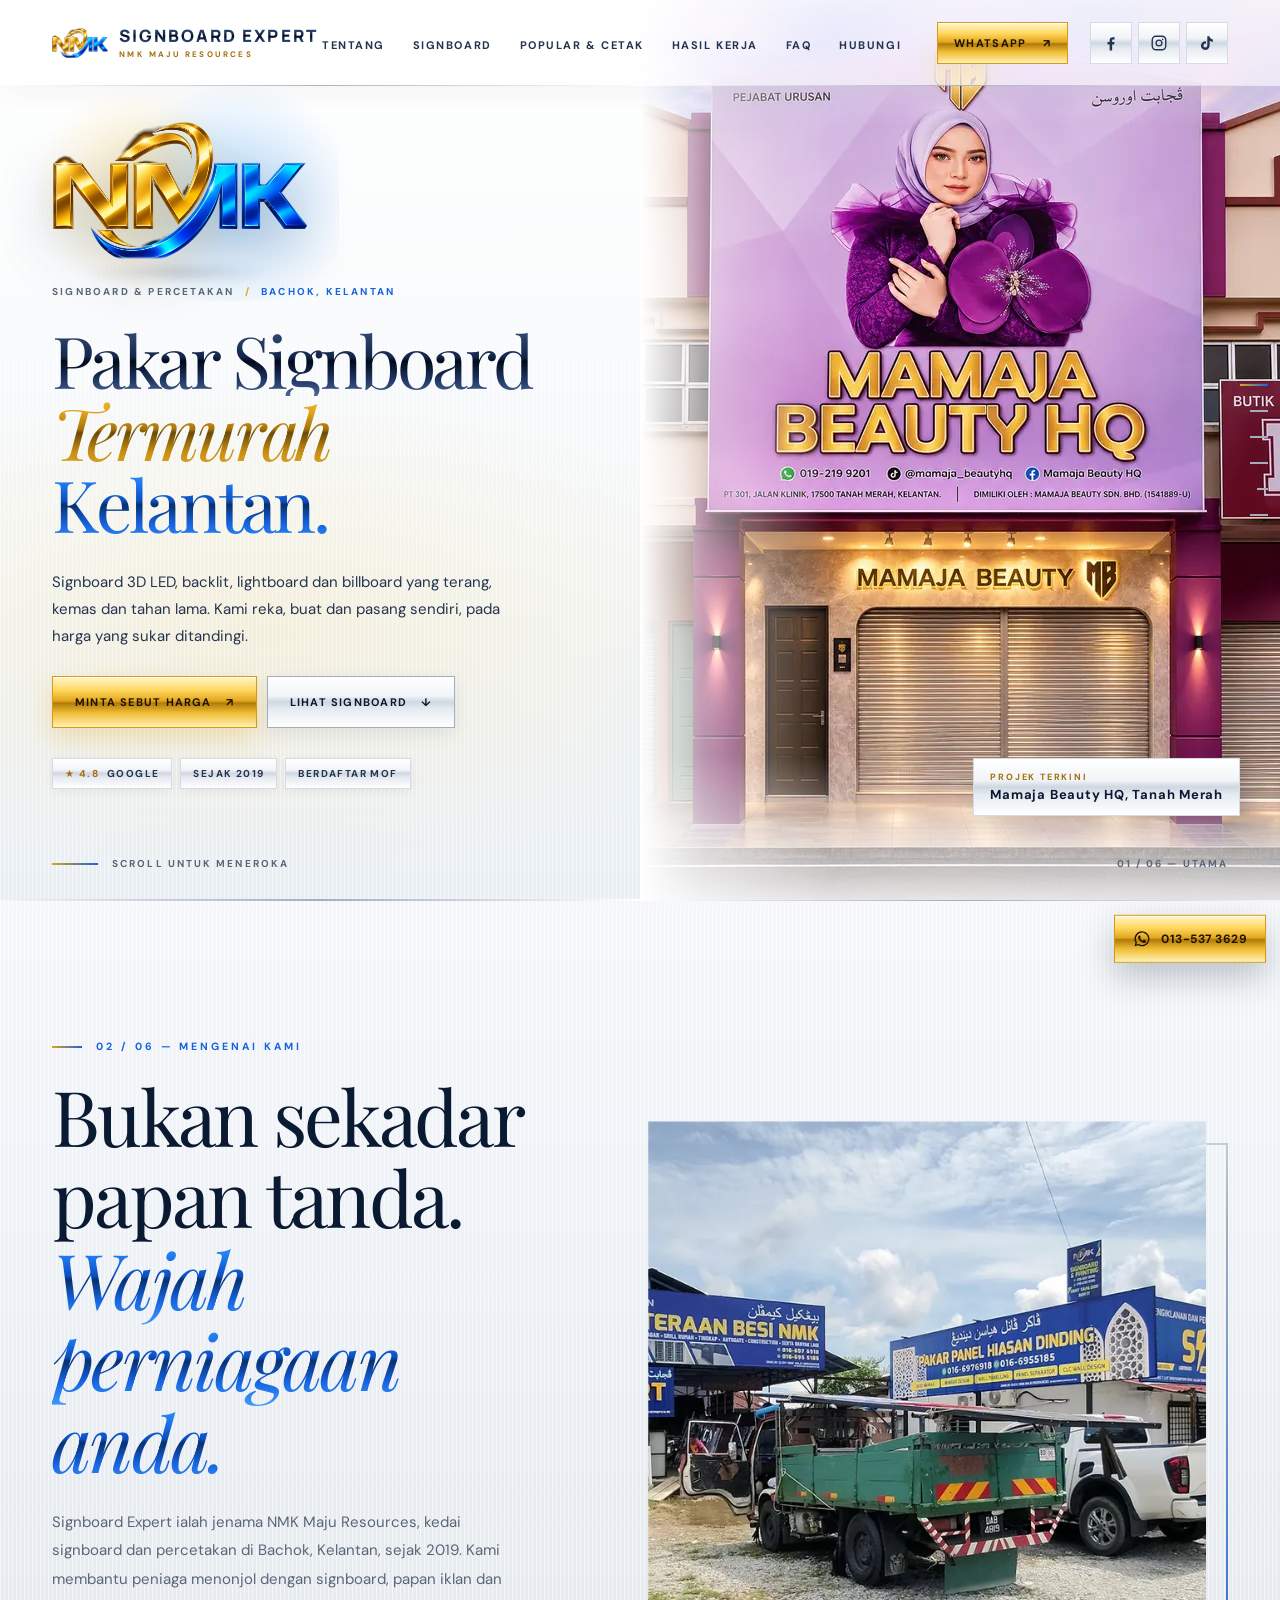
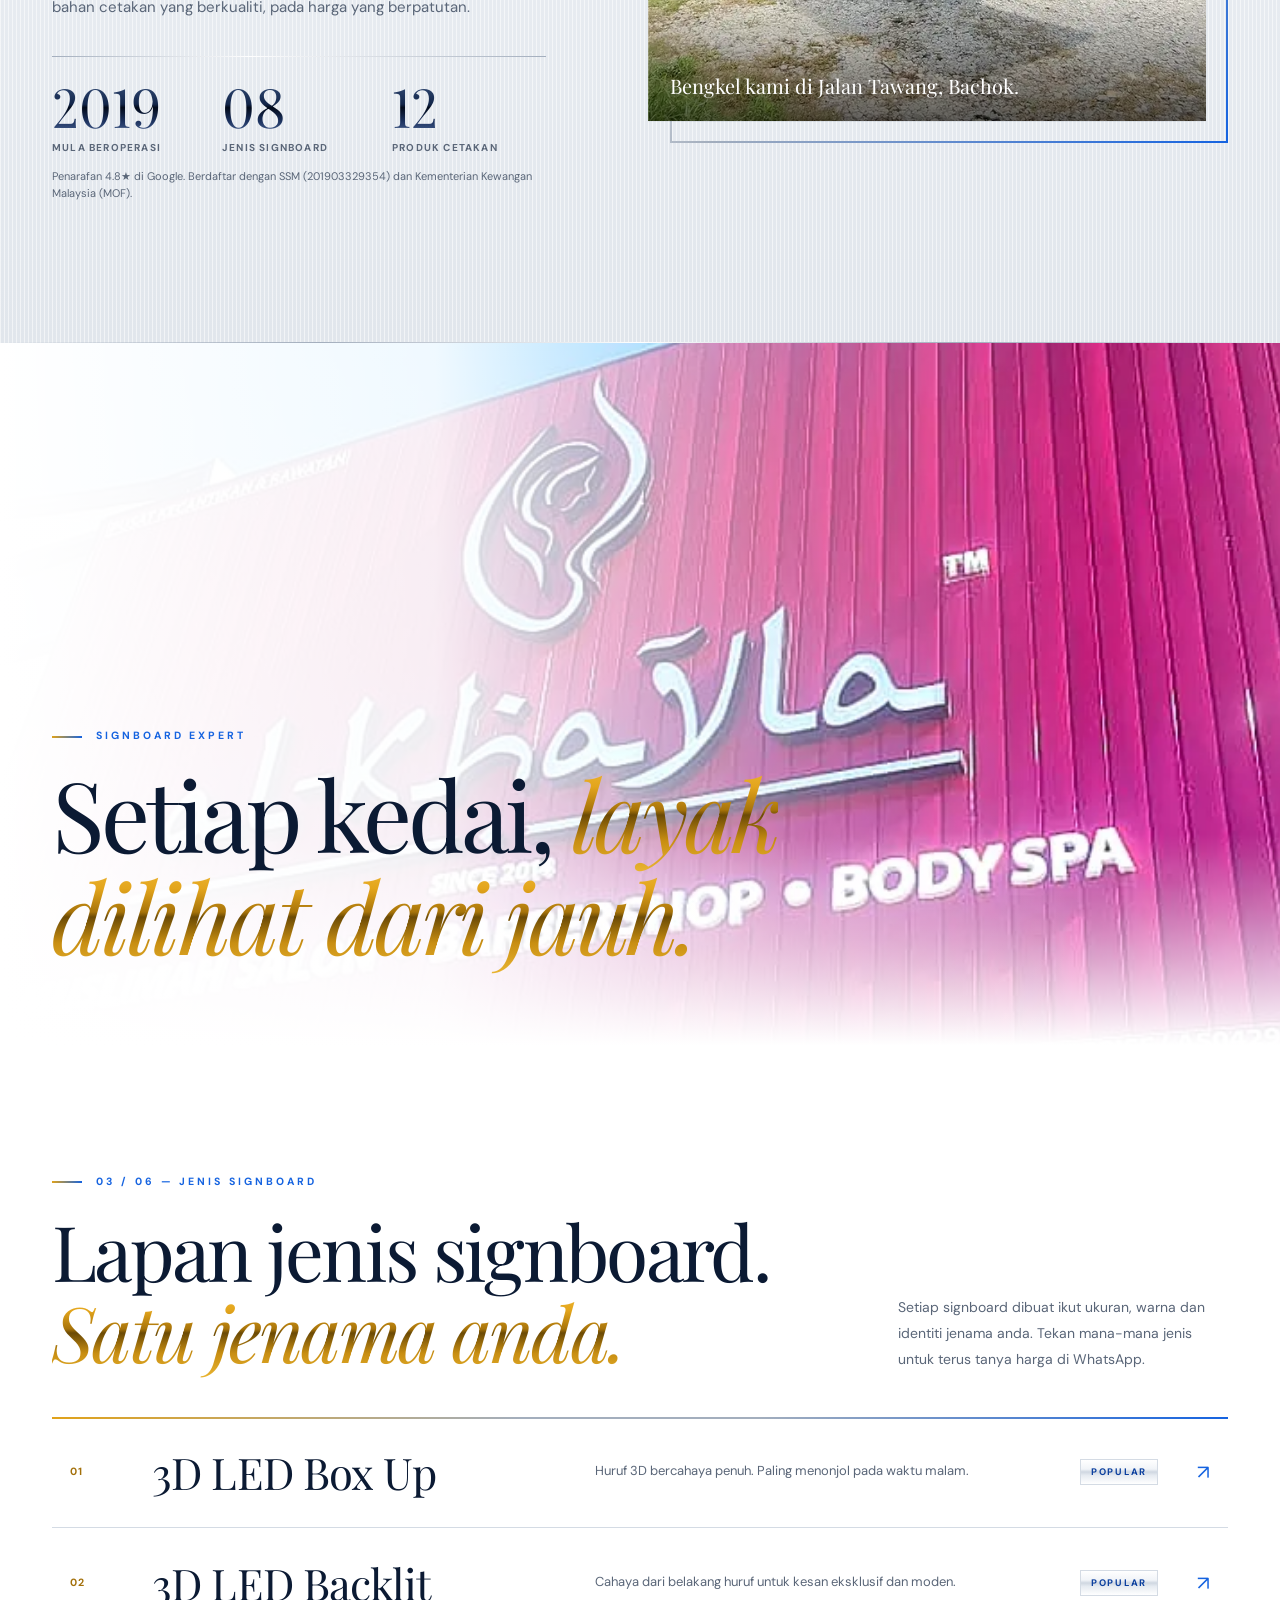
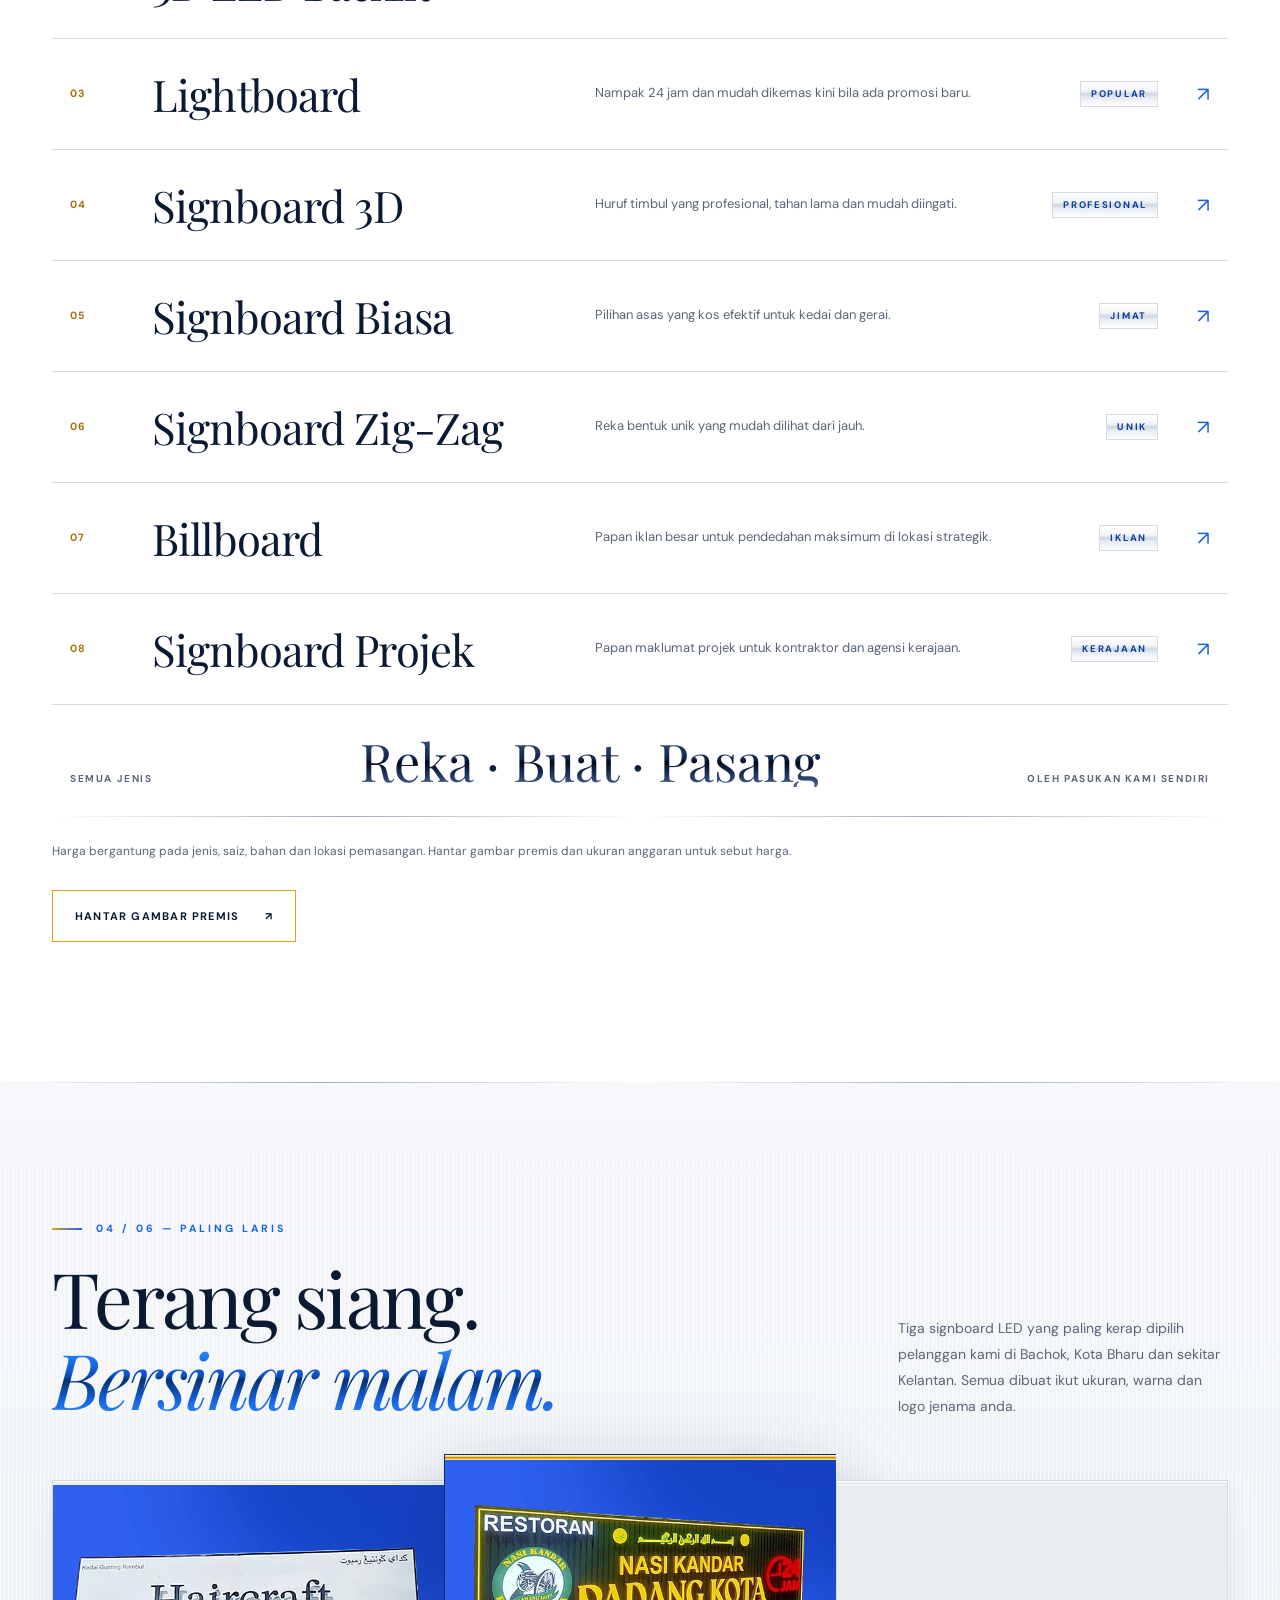
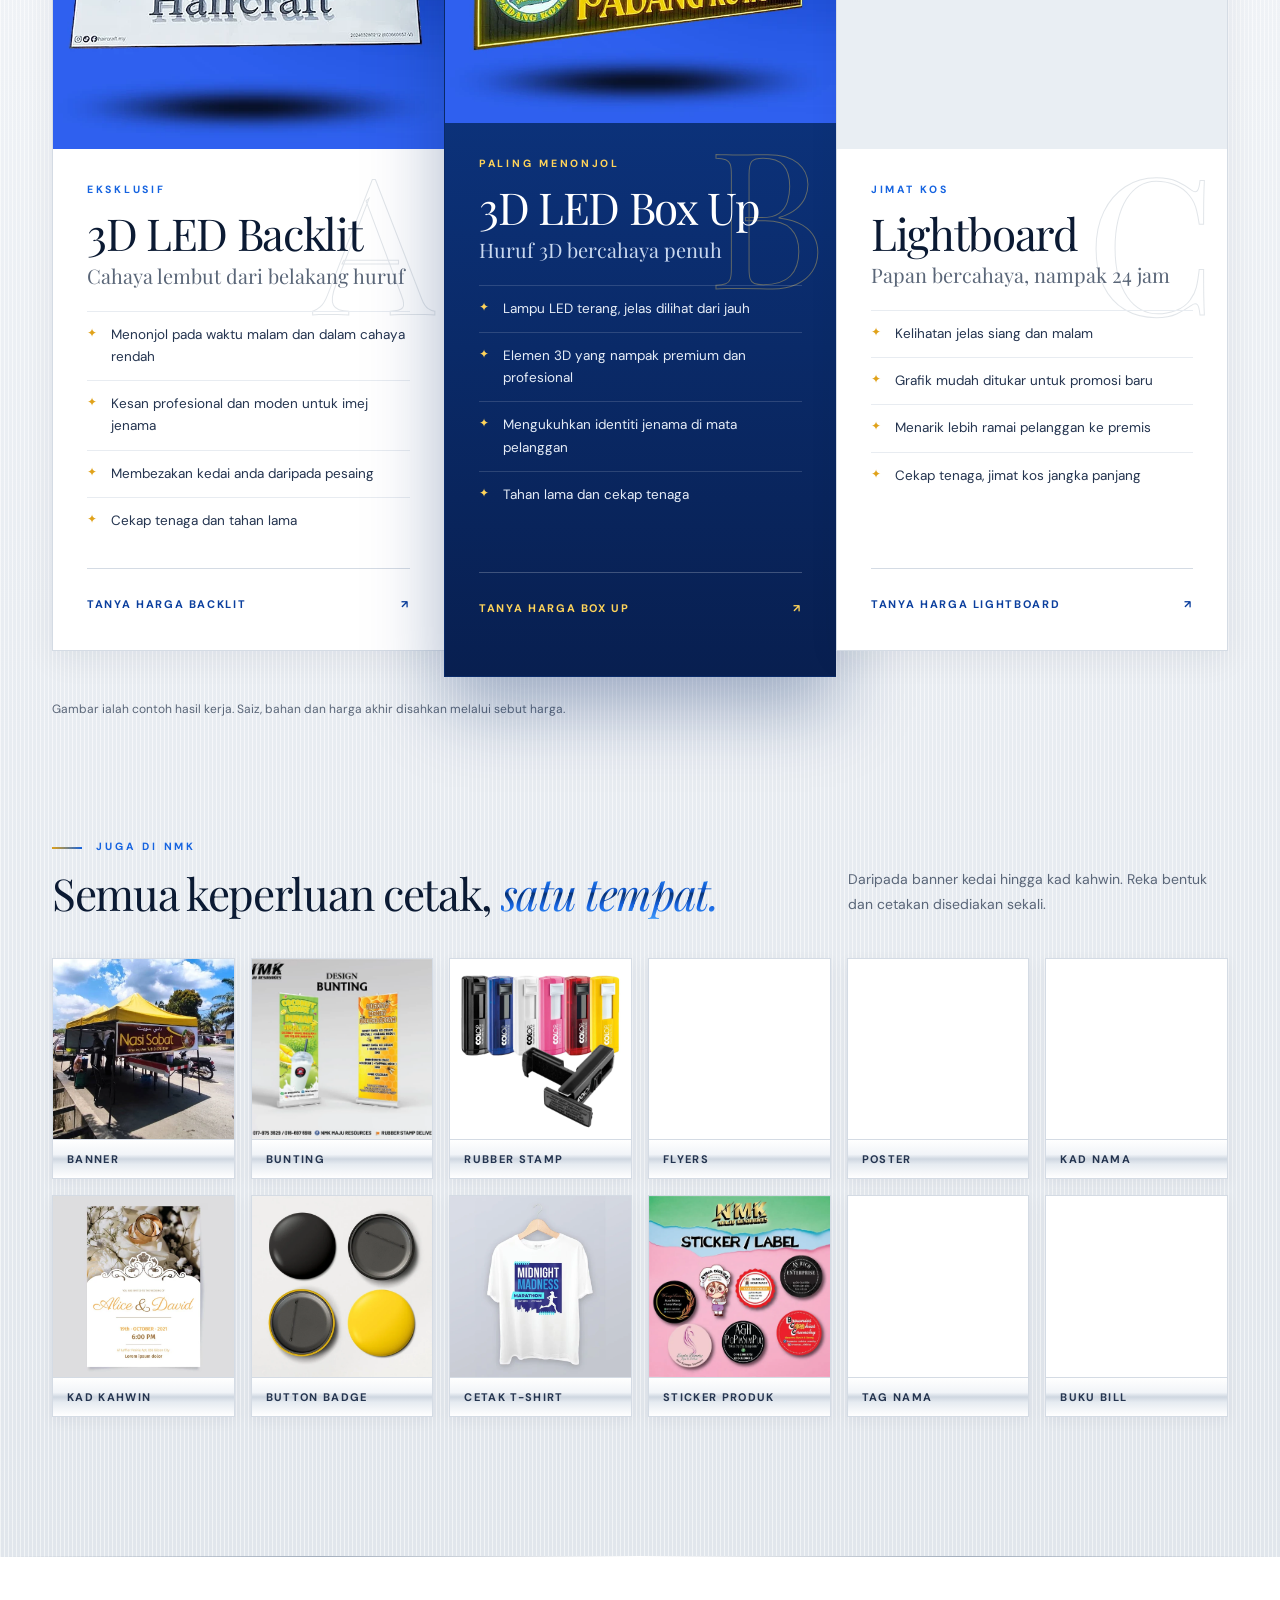
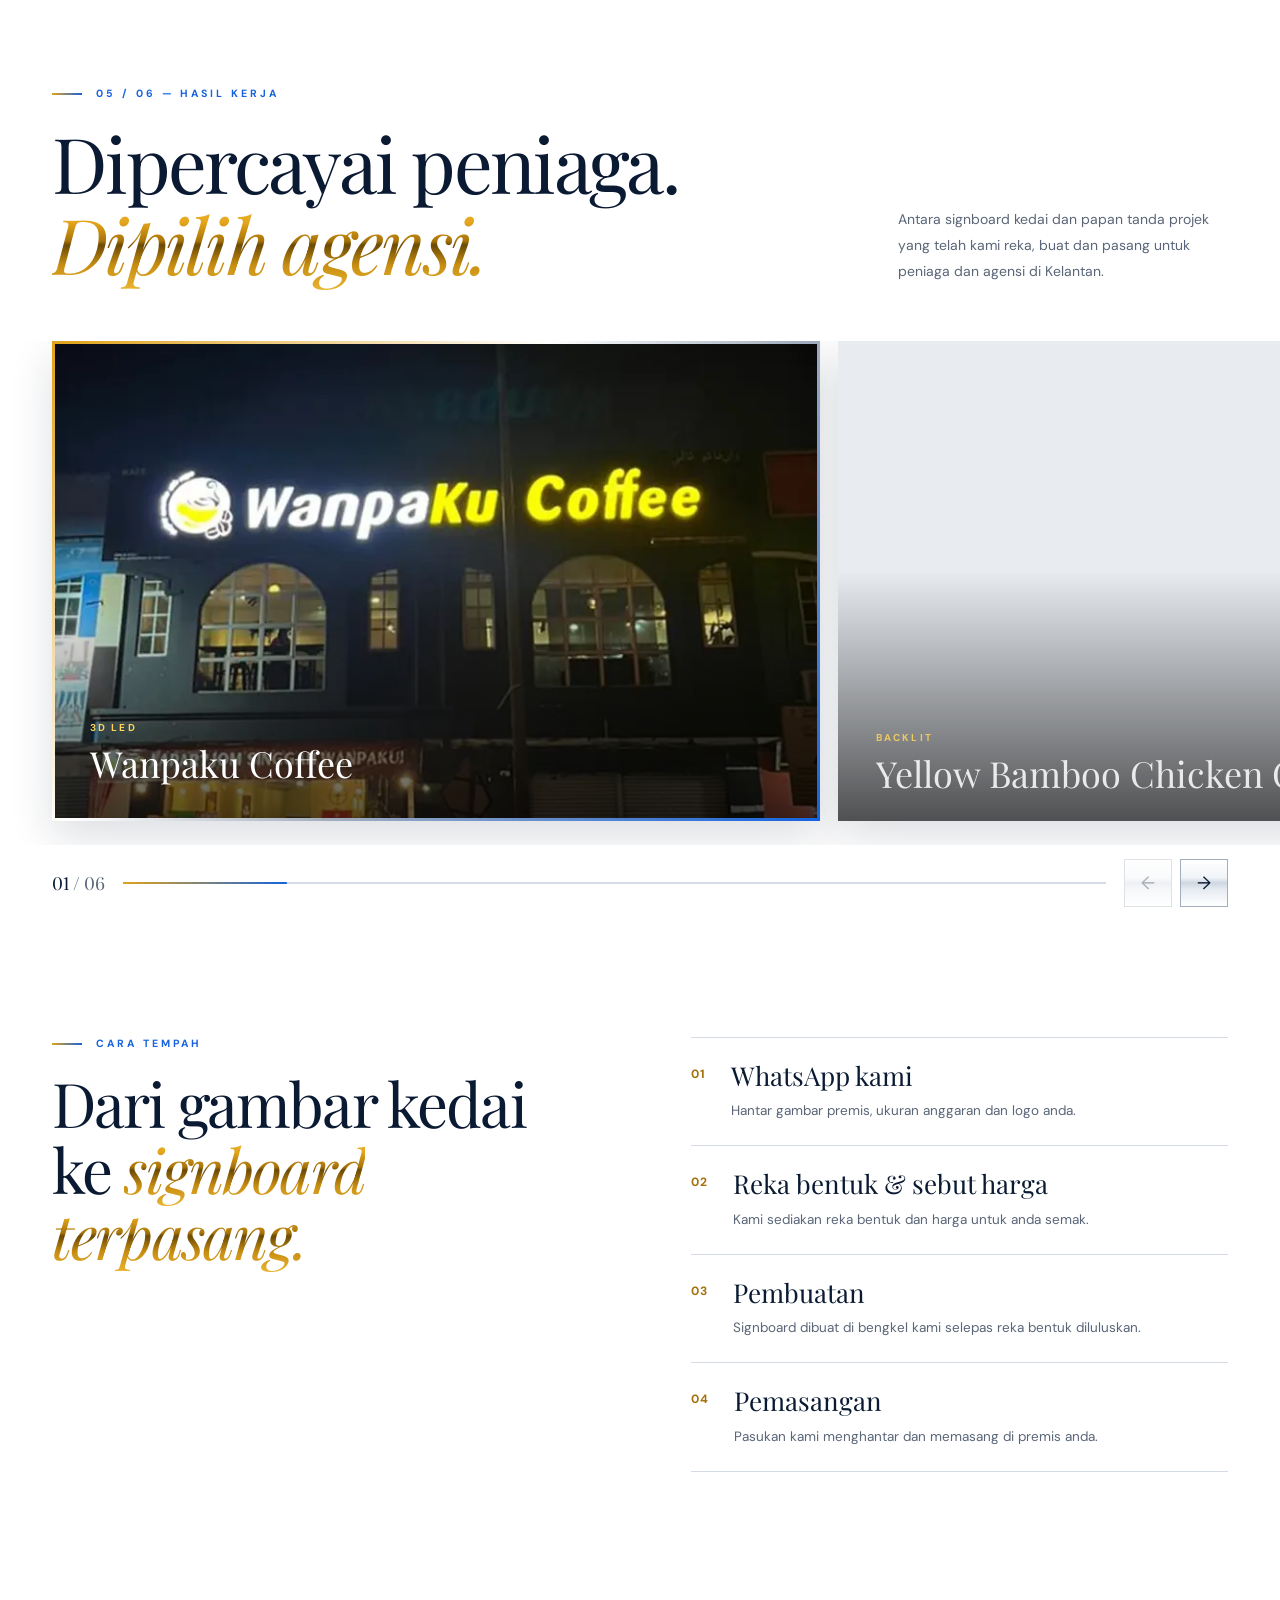
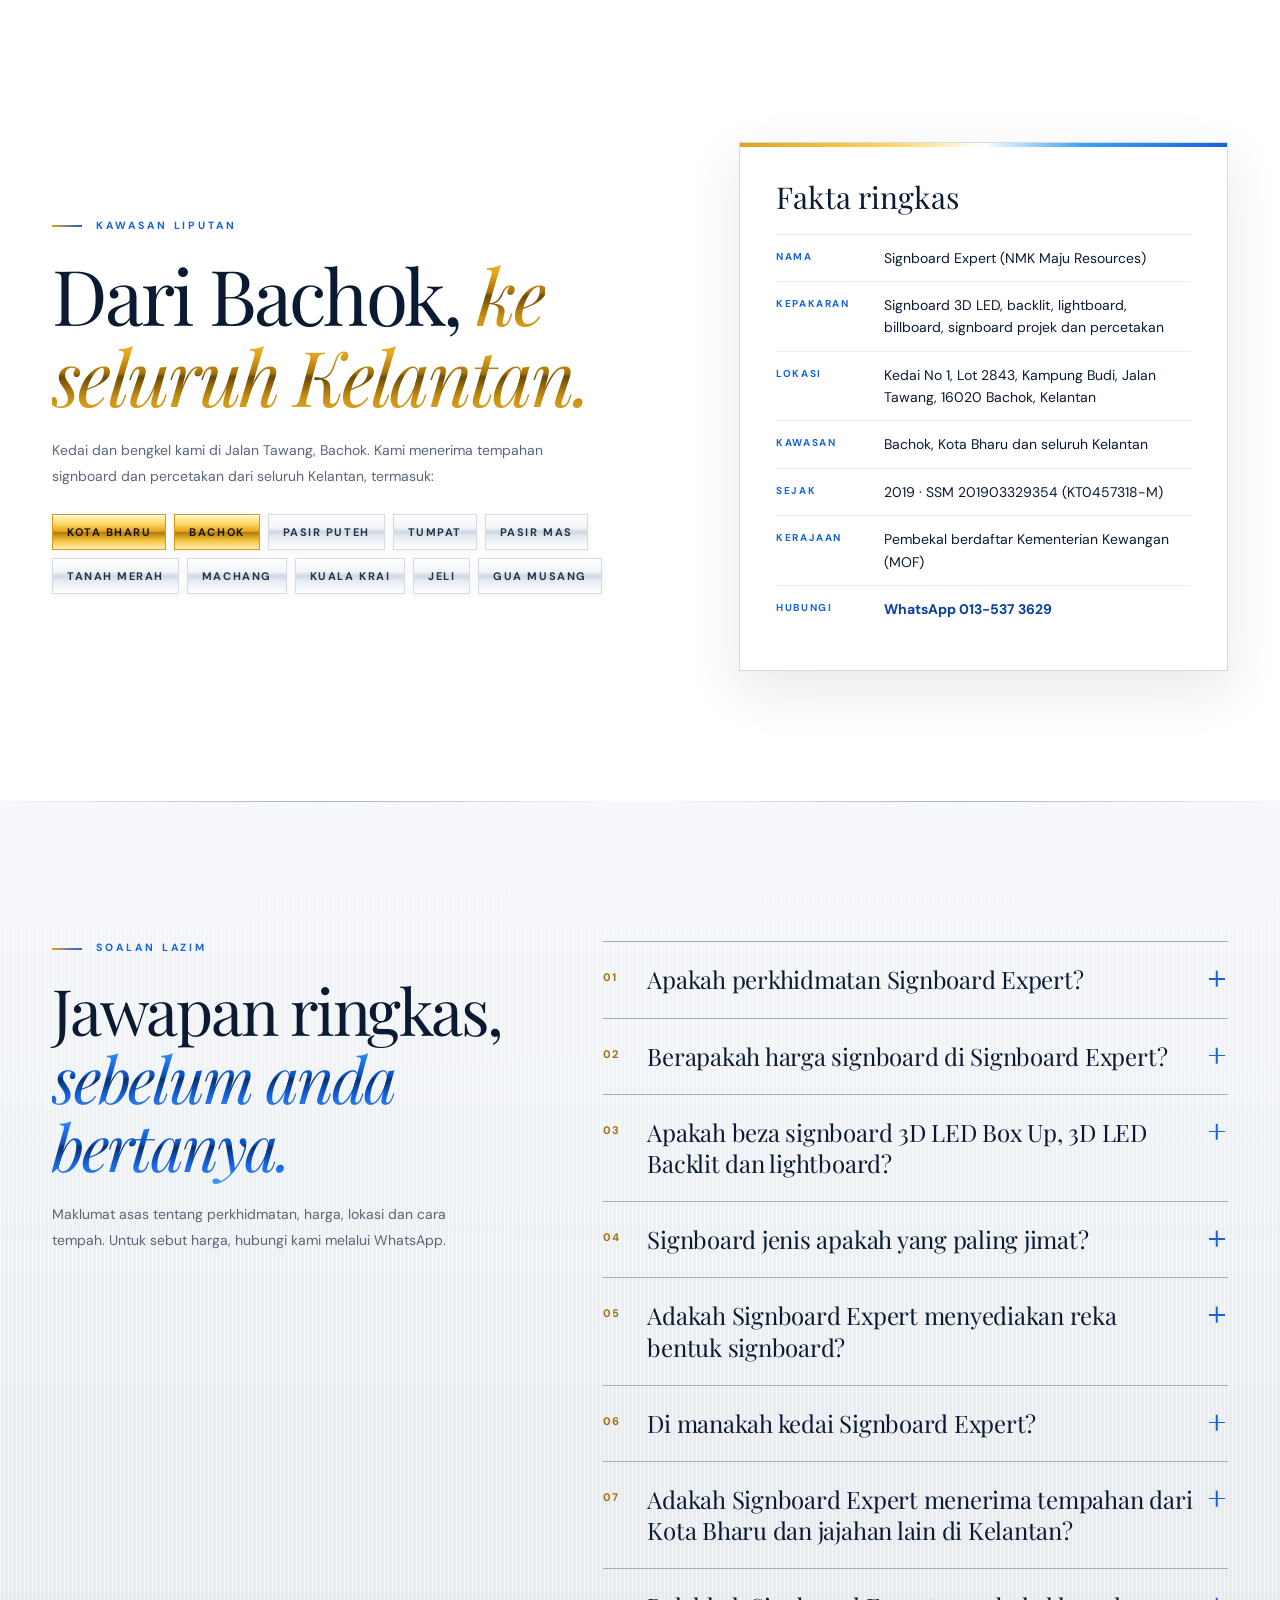
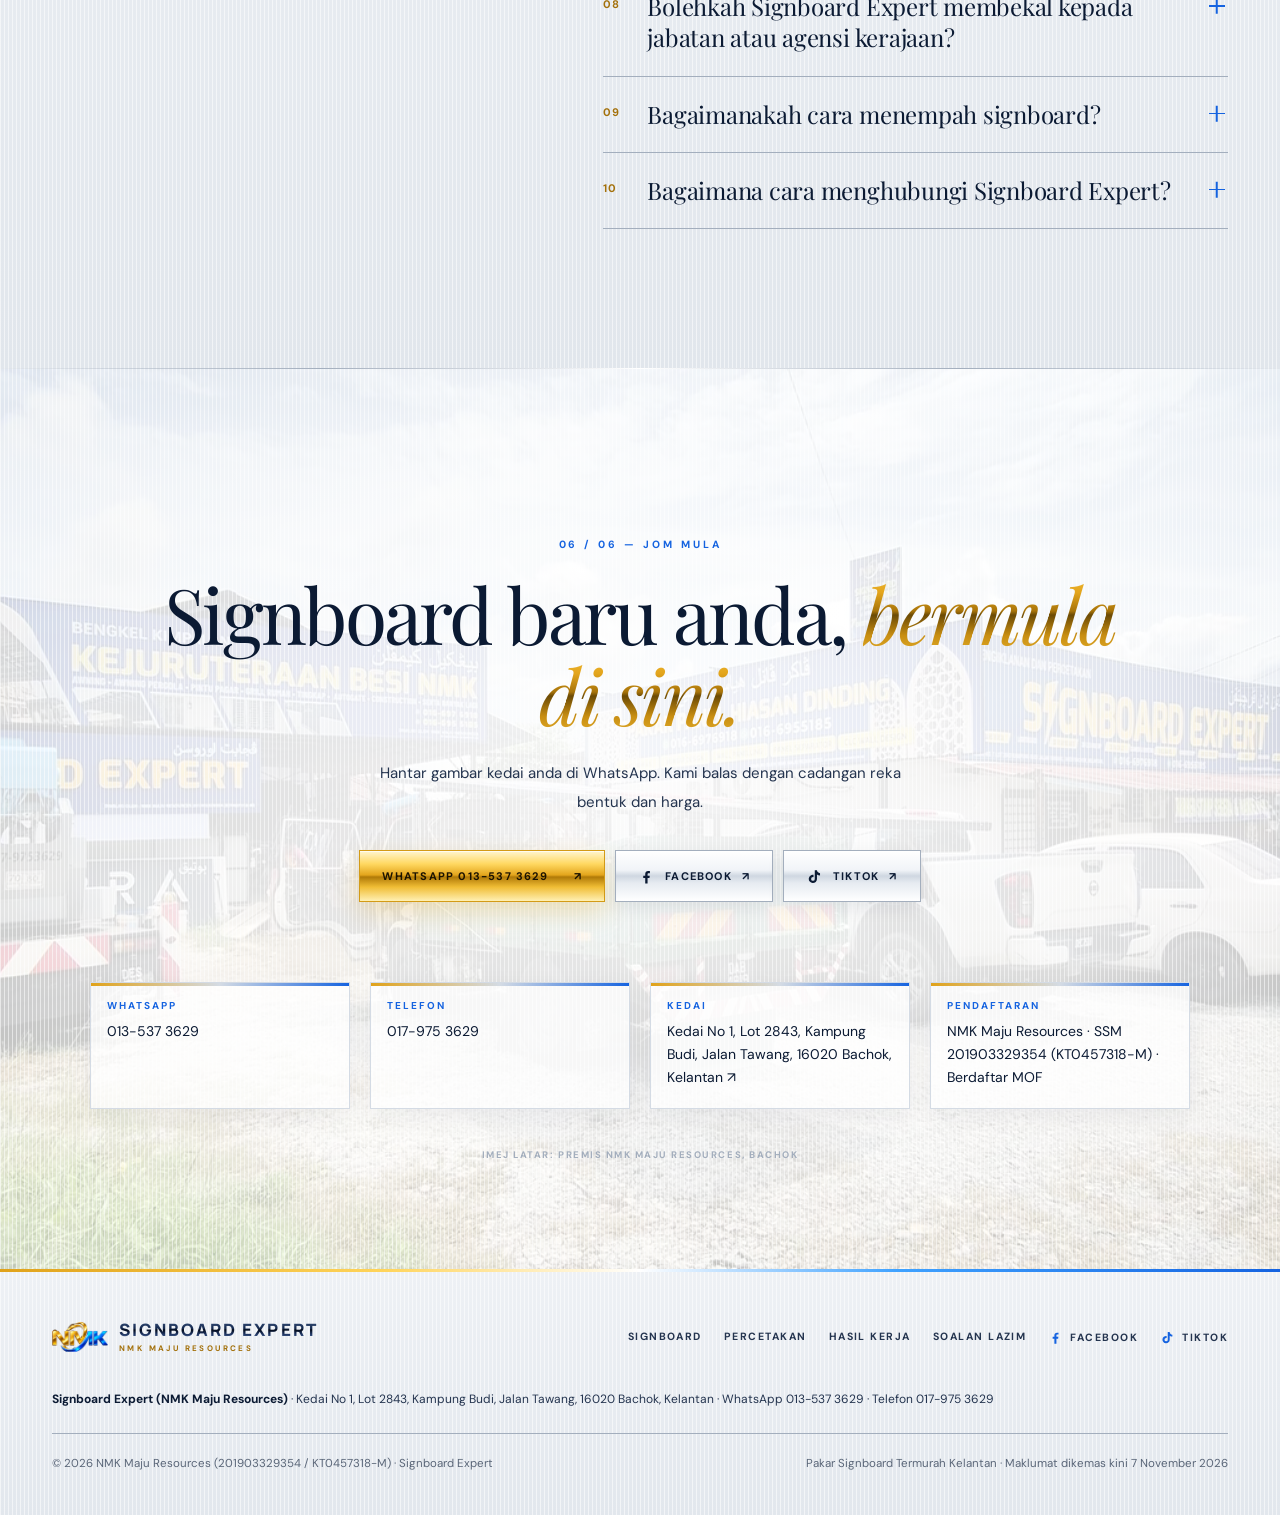
==== commit 68820506: "Use Mamaja Beauty HQ photo as hero and new WhatsApp number - Hero shows the Mamaja Beauty HQ facade " ====
--- a/index.html
+++ b/index.html
@@ -4,7 +4,7 @@
 <meta charset="utf-8">
 <meta name="viewport" content="width=device-width, initial-scale=1, viewport-fit=cover">
 <title>Pakar Signboard Termurah Kelantan | Signboard Expert</title>
-<meta name="description" content="Pakar signboard termurah Kelantan. Signboard 3D LED, backlit, lightboard &amp; billboard di Bachok &amp; Kota Bharu. Reka, buat &amp; pasang. WhatsApp 017-975 3629.">
+<meta name="description" content="Pakar signboard termurah Kelantan. Signboard 3D LED, backlit, lightboard &amp; billboard di Bachok &amp; Kota Bharu. Reka, buat &amp; pasang. WhatsApp 013-537 3629.">
 <meta name="keywords" content="signboard Kelantan, signboard Kota Bharu, signboard Bachok, signboard murah, kedai signboard, papan tanda, signboard 3D LED, signboard backlit, lightboard, billboard, percetakan Bachok">
 <link rel="canonical" href="https://dynopos.github.io/Nmk/">
 <meta name="robots" content="index, follow, max-image-preview:large, max-snippet:-1">
@@ -27,7 +27,7 @@
 <meta property="og:image:type" content="image/jpeg">
 <meta property="og:image:width" content="1200">
 <meta property="og:image:height" content="630">
-<meta property="og:image:alt" content="Signboard Expert: Pakar Signboard Termurah Kelantan, WhatsApp 017-975 3629">
+<meta property="og:image:alt" content="Signboard Expert: Pakar Signboard Termurah Kelantan, WhatsApp 013-537 3629">
 <meta name="twitter:card" content="summary_large_image">
 <meta name="twitter:title" content="Pakar Signboard Termurah Kelantan | Signboard Expert">
 <meta name="twitter:description" content="Signboard 3D LED, backlit, lightboard, billboard &amp; percetakan di Kelantan.">
@@ -40,11 +40,11 @@
 <link rel="icon" href="favicon.png" type="image/png">
 <link rel="apple-touch-icon" href="apple-touch-icon.png">
 <link rel="manifest" href="manifest.webmanifest">
-<link rel="preload" as="image" href="assets/logo-nmk.webp" type="image/webp" fetchpriority="high">
+<link rel="preload" as="image" href="assets/hero-signboard-mamaja-beauty-nmk.webp" imagesrcset="assets/hero-signboard-mamaja-beauty-nmk-720.webp 720w, assets/hero-signboard-mamaja-beauty-nmk.webp 1122w" imagesizes="(min-width:1024px) 50vw, 100vw" type="image/webp" fetchpriority="high">
 <link rel="preconnect" href="https://fonts.googleapis.com">
 <link rel="preconnect" href="https://fonts.gstatic.com" crossorigin>
 <link href="https://fonts.googleapis.com/css2?family=DM+Sans:wght@400;500;600;700&family=Manrope:wght@700;800&family=Playfair+Display:ital,wght@0,400;0,500;1,400&display=swap" rel="stylesheet">
-<link rel="stylesheet" href="css/style.css?v=20261107-3">
+<link rel="stylesheet" href="css/style.css?v=20261107-4">
 <script>document.documentElement.classList.add('js')</script>
 
 <!-- Data berstruktur: Organisasi, Perniagaan Tempatan, Servis, Laman, Soalan Lazim -->
@@ -87,16 +87,30 @@
     "addressRegion": "Kelantan",
     "addressCountry": "MY"
    },
-   "contactPoint": {
-    "@type": "ContactPoint",
-    "telephone": "+60179753629",
-    "contactType": "sales",
-    "areaServed": "MY",
-    "availableLanguage": [
-     "ms",
-     "en"
-    ]
-   }
+   "contactPoint": [
+    {
+     "@type": "ContactPoint",
+     "telephone": "+60135373629",
+     "contactType": "customer service",
+     "name": "WhatsApp",
+     "areaServed": "MY",
+     "availableLanguage": [
+      "ms",
+      "en"
+     ]
+    },
+    {
+     "@type": "ContactPoint",
+     "telephone": "+60179753629",
+     "contactType": "sales",
+     "areaServed": "MY",
+     "availableLanguage": [
+      "ms",
+      "en"
+     ],
+     "name": "Telefon"
+    }
+   ]
   },
   {
    "@type": "LocalBusiness",
@@ -352,7 +366,7 @@
    "@id": "https://dynopos.github.io/Nmk/#webpage",
    "url": "https://dynopos.github.io/Nmk/",
    "name": "Pakar Signboard Termurah Kelantan | Signboard Expert",
-   "description": "Pakar signboard termurah Kelantan. Signboard 3D LED, backlit, lightboard & billboard di Bachok & Kota Bharu. Reka, buat & pasang. WhatsApp 017-975 3629.",
+   "description": "Pakar signboard termurah Kelantan. Signboard 3D LED, backlit, lightboard & billboard di Bachok & Kota Bharu. Reka, buat & pasang. WhatsApp 013-537 3629.",
    "inLanguage": "ms-MY",
    "isPartOf": {
     "@id": "https://dynopos.github.io/Nmk/#website"
@@ -398,7 +412,7 @@
      "name": "Berapakah harga signboard di Signboard Expert?",
      "acceptedAnswer": {
       "@type": "Answer",
-      "text": "Harga bergantung pada jenis signboard, saiz, bahan dan lokasi pemasangan. Hantar gambar premis, ukuran anggaran dan logo melalui WhatsApp 017-975 3629 untuk sebut harga."
+      "text": "Harga bergantung pada jenis signboard, saiz, bahan dan lokasi pemasangan. Hantar gambar premis, ukuran anggaran dan logo melalui WhatsApp 013-537 3629 untuk sebut harga."
      }
     },
     {
@@ -462,7 +476,7 @@
      "name": "Bagaimana cara menghubungi Signboard Expert?",
      "acceptedAnswer": {
       "@type": "Answer",
-      "text": "WhatsApp atau telefon 017-975 3629, atau kunjungi kedai kami di Jalan Tawang, Bachok. Kami juga ada di Facebook (nmkmajuu), Instagram (nmkmaju) dan TikTok (@nmkmajuresources2)."
+      "text": "WhatsApp 013-537 3629 atau telefon 017-975 3629, atau kunjungi kedai kami di Jalan Tawang, Bachok. Kami juga ada di Facebook (nmkmajuu), Instagram (nmkmaju) dan TikTok (@nmkmajuresources2)."
      }
     }
    ]
@@ -499,13 +513,13 @@
         <li><a href="#soalan-lazim"><span class="idx">FAQ</span><span class="nav-long">Soalan Lazim</span><span class="nav-short">FAQ</span></a></li>
         <li><a href="#hubungi"><span class="idx">06</span>Hubungi</a></li>
       </ol>
-      <a class="nav-cta wa-link" href="https://wa.me/60179753629" target="_blank" rel="noopener" data-message="Assalamualaikum Signboard Expert, saya nak minta sebut harga signboard.">WhatsApp <span class="nav-cta-num">017-975 3629</span> <span aria-hidden="true">↗</span></a>
+      <a class="nav-cta wa-link" href="https://wa.me/60135373629" target="_blank" rel="noopener" data-message="Assalamualaikum Signboard Expert, saya nak minta sebut harga signboard.">WhatsApp <span class="nav-cta-num">013-537 3629</span> <span aria-hidden="true">↗</span></a>
       <div class="nav-social">
         <a href="https://www.facebook.com/nmkmajuu" target="_blank" rel="noopener"><svg class="ico" viewBox="0 0 24 24" aria-hidden="true"><path fill="currentColor" d="M13.5 22v-8h2.7l.4-3.2h-3.1V8.8c0-.9.3-1.5 1.6-1.5h1.7V4.4c-.3 0-1.3-.1-2.5-.1-2.5 0-4.1 1.5-4.1 4.2v2.3H7.4V14h2.8v8h3.3Z"/></svg>Facebook</a>
         <a href="https://www.instagram.com/nmkmaju/" target="_blank" rel="noopener">Instagram</a>
         <a href="https://www.tiktok.com/@nmkmajuresources2" target="_blank" rel="noopener"><svg class="ico" viewBox="0 0 24 24" aria-hidden="true"><path fill="currentColor" d="M16.6 5.8A4.3 4.3 0 0 1 15.5 3h-3.1v12.4a2.6 2.6 0 1 1-2.6-2.6c.3 0 .5 0 .8.1V9.7a5.8 5.8 0 1 0 4.9 5.7V9.1a7.4 7.4 0 0 0 4.3 1.4V7.4a4.3 4.3 0 0 1-3.2-1.6Z"/></svg>TikTok</a>
       </div>
-      <p class="nav-foot">Jalan Tawang, Bachok, Kelantan · <a href="tel:+60179753629">017-975 3629</a></p>
+      <p class="nav-foot">Jalan Tawang, Bachok, Kelantan · WhatsApp 013-537 3629 · Telefon <a href="tel:+60179753629">017-975 3629</a></p>
     </nav>
   </div>
 </header>
@@ -524,18 +538,21 @@
 
 <!-- ============ BABAK 01 · HERO ============ -->
 <section class="hero scene" id="utama" aria-labelledby="hero-title">
-  <div class="hero-media" aria-hidden="true"></div>
+  <figure class="hero-photo">
+    <img src="assets/hero-signboard-mamaja-beauty-nmk.webp" srcset="assets/hero-signboard-mamaja-beauty-nmk-720.webp 720w, assets/hero-signboard-mamaja-beauty-nmk.webp 1122w" sizes="(min-width:1024px) 50vw, 100vw" width="1122" height="1402" alt="Signboard fasad Mamaja Beauty HQ di Tanah Merah, Kelantan, hasil kerja Signboard Expert" fetchpriority="high" decoding="async">
+    <figcaption><span>Projek terkini</span>Mamaja Beauty HQ, Tanah Merah</figcaption>
+  </figure>
   <div class="letterbox" aria-hidden="true"></div>
   <div class="wrap hero-main">
-    <div class="hero-emblem intro-anim" style="--d:.35s">
-      <span class="halo" aria-hidden="true"></span>
-      <picture>
-        <source srcset="assets/logo-nmk.webp" type="image/webp">
-        <img src="assets/logo-nmk.png" width="1000" height="542" alt="Logo NMK Maju Resources" fetchpriority="high" decoding="async">
-      </picture>
-      <span class="sheen" aria-hidden="true"></span>
-    </div>
     <div class="hero-text">
+      <div class="hero-emblem intro-anim" style="--d:.35s">
+        <span class="halo" aria-hidden="true"></span>
+        <picture>
+          <source srcset="assets/logo-nmk.webp" type="image/webp">
+          <img src="assets/logo-nmk.png" width="1000" height="542" alt="Logo NMK Maju Resources" fetchpriority="high" decoding="async">
+        </picture>
+        <span class="sheen" aria-hidden="true"></span>
+      </div>
       <p class="hero-index intro-anim" style="--d:.5s"><span class="hi-a">Signboard &amp; percetakan</span> <span class="sep">/</span> <span class="hi-b">Bachok, Kelantan</span></p>
       <h1 id="hero-title">
         <span class="mask"><span class="intro-anim chrome-ink" style="--d:.65s">Pakar Signboard</span></span>
@@ -544,7 +561,7 @@
       <div class="hero-copy intro-anim" style="--d:1.05s">
         <p>Signboard 3D LED, backlit, lightboard dan billboard yang terang, kemas dan tahan lama. Kami reka, buat dan pasang sendiri, pada harga yang sukar ditandingi.</p>
         <div class="hero-actions">
-          <a class="btn btn-gold wa-link" href="https://wa.me/60179753629" target="_blank" rel="noopener" data-message="Assalamualaikum Signboard Expert, saya nak minta sebut harga signboard.">Minta sebut harga <span aria-hidden="true">↗</span></a>
+          <a class="btn btn-gold wa-link" href="https://wa.me/60135373629" target="_blank" rel="noopener" data-message="Assalamualaikum Signboard Expert, saya nak minta sebut harga signboard.">Minta sebut harga <span aria-hidden="true">↗</span></a>
           <a class="btn btn-ghost" href="#signboard">Lihat signboard <span aria-hidden="true">↓</span></a>
         </div>
       </div>
@@ -605,21 +622,21 @@
     </div>
 
     <ol class="type-list reveal" aria-label="Jenis signboard">
-      <li><a class="type-row wa-link" href="https://wa.me/60179753629" target="_blank" rel="noopener" data-message="Assalamualaikum Signboard Expert, saya nak tanya harga signboard 3D LED Box Up Lettering.">
+      <li><a class="type-row wa-link" href="https://wa.me/60135373629" target="_blank" rel="noopener" data-message="Assalamualaikum Signboard Expert, saya nak tanya harga signboard 3D LED Box Up Lettering.">
         <span class="n">01</span><span class="name">3D LED Box Up</span><small>Huruf 3D bercahaya penuh. Paling menonjol pada waktu malam.</small><span class="tag">Popular</span><span class="arr" aria-hidden="true">↗</span></a></li>
-      <li><a class="type-row wa-link" href="https://wa.me/60179753629" target="_blank" rel="noopener" data-message="Assalamualaikum Signboard Expert, saya nak tanya harga signboard 3D LED Backlit.">
+      <li><a class="type-row wa-link" href="https://wa.me/60135373629" target="_blank" rel="noopener" data-message="Assalamualaikum Signboard Expert, saya nak tanya harga signboard 3D LED Backlit.">
         <span class="n">02</span><span class="name">3D LED Backlit</span><small>Cahaya dari belakang huruf untuk kesan eksklusif dan moden.</small><span class="tag">Popular</span><span class="arr" aria-hidden="true">↗</span></a></li>
-      <li><a class="type-row wa-link" href="https://wa.me/60179753629" target="_blank" rel="noopener" data-message="Assalamualaikum Signboard Expert, saya nak tanya harga signboard lightboard.">
+      <li><a class="type-row wa-link" href="https://wa.me/60135373629" target="_blank" rel="noopener" data-message="Assalamualaikum Signboard Expert, saya nak tanya harga signboard lightboard.">
         <span class="n">03</span><span class="name">Lightboard</span><small>Nampak 24 jam dan mudah dikemas kini bila ada promosi baru.</small><span class="tag">Popular</span><span class="arr" aria-hidden="true">↗</span></a></li>
-      <li><a class="type-row wa-link" href="https://wa.me/60179753629" target="_blank" rel="noopener" data-message="Assalamualaikum Signboard Expert, saya nak tanya harga signboard 3D.">
+      <li><a class="type-row wa-link" href="https://wa.me/60135373629" target="_blank" rel="noopener" data-message="Assalamualaikum Signboard Expert, saya nak tanya harga signboard 3D.">
         <span class="n">04</span><span class="name">Signboard 3D</span><small>Huruf timbul yang profesional, tahan lama dan mudah diingati.</small><span class="tag">Profesional</span><span class="arr" aria-hidden="true">↗</span></a></li>
-      <li><a class="type-row wa-link" href="https://wa.me/60179753629" target="_blank" rel="noopener" data-message="Assalamualaikum Signboard Expert, saya nak tanya harga signboard biasa.">
+      <li><a class="type-row wa-link" href="https://wa.me/60135373629" target="_blank" rel="noopener" data-message="Assalamualaikum Signboard Expert, saya nak tanya harga signboard biasa.">
         <span class="n">05</span><span class="name">Signboard Biasa</span><small>Pilihan asas yang kos efektif untuk kedai dan gerai.</small><span class="tag">Jimat</span><span class="arr" aria-hidden="true">↗</span></a></li>
-      <li><a class="type-row wa-link" href="https://wa.me/60179753629" target="_blank" rel="noopener" data-message="Assalamualaikum Signboard Expert, saya nak tanya harga signboard zig-zag.">
+      <li><a class="type-row wa-link" href="https://wa.me/60135373629" target="_blank" rel="noopener" data-message="Assalamualaikum Signboard Expert, saya nak tanya harga signboard zig-zag.">
         <span class="n">06</span><span class="name">Signboard Zig-Zag</span><small>Reka bentuk unik yang mudah dilihat dari jauh.</small><span class="tag">Unik</span><span class="arr" aria-hidden="true">↗</span></a></li>
-      <li><a class="type-row wa-link" href="https://wa.me/60179753629" target="_blank" rel="noopener" data-message="Assalamualaikum Signboard Expert, saya nak tanya harga billboard.">
+      <li><a class="type-row wa-link" href="https://wa.me/60135373629" target="_blank" rel="noopener" data-message="Assalamualaikum Signboard Expert, saya nak tanya harga billboard.">
         <span class="n">07</span><span class="name">Billboard</span><small>Papan iklan besar untuk pendedahan maksimum di lokasi strategik.</small><span class="tag">Iklan</span><span class="arr" aria-hidden="true">↗</span></a></li>
-      <li><a class="type-row wa-link" href="https://wa.me/60179753629" target="_blank" rel="noopener" data-message="Assalamualaikum Signboard Expert, saya nak tanya harga papan tanda projek.">
+      <li><a class="type-row wa-link" href="https://wa.me/60135373629" target="_blank" rel="noopener" data-message="Assalamualaikum Signboard Expert, saya nak tanya harga papan tanda projek.">
         <span class="n">08</span><span class="name">Signboard Projek</span><small>Papan maklumat projek untuk kontraktor dan agensi kerajaan.</small><span class="tag">Kerajaan</span><span class="arr" aria-hidden="true">↗</span></a></li>
     </ol>
     <div class="type-total reveal">
@@ -628,7 +645,7 @@
       <span>oleh pasukan kami sendiri</span>
     </div>
     <p class="disclaimer reveal">Harga bergantung pada jenis, saiz, bahan dan lokasi pemasangan. Hantar gambar premis dan ukuran anggaran untuk sebut harga.</p>
-    <a href="https://wa.me/60179753629" class="btn btn-line wa-link reveal" target="_blank" rel="noopener" data-message="Assalamualaikum Signboard Expert, saya nak minta sebut harga signboard. Ini gambar premis saya:">Hantar gambar premis <span aria-hidden="true">↗</span></a>
+    <a href="https://wa.me/60135373629" class="btn btn-line wa-link reveal" target="_blank" rel="noopener" data-message="Assalamualaikum Signboard Expert, saya nak minta sebut harga signboard. Ini gambar premis saya:">Hantar gambar premis <span aria-hidden="true">↗</span></a>
   </div>
 </section>
 
@@ -657,7 +674,7 @@
             <li>Membezakan kedai anda daripada pesaing</li>
             <li>Cekap tenaga dan tahan lama</li>
           </ul>
-          <a class="packlink wa-link" href="https://wa.me/60179753629" target="_blank" rel="noopener" data-message="Assalamualaikum Signboard Expert, saya berminat signboard 3D LED Backlit. Boleh bagi sebut harga?">Tanya harga Backlit <span aria-hidden="true">↗</span></a>
+          <a class="packlink wa-link" href="https://wa.me/60135373629" target="_blank" rel="noopener" data-message="Assalamualaikum Signboard Expert, saya berminat signboard 3D LED Backlit. Boleh bagi sebut harga?">Tanya harga Backlit <span aria-hidden="true">↗</span></a>
         </div>
       </article>
       <article class="pack featured reveal" aria-labelledby="pk-boxup">
@@ -673,7 +690,7 @@
             <li>Mengukuhkan identiti jenama di mata pelanggan</li>
             <li>Tahan lama dan cekap tenaga</li>
           </ul>
-          <a class="packlink wa-link" href="https://wa.me/60179753629" target="_blank" rel="noopener" data-message="Assalamualaikum Signboard Expert, saya berminat signboard 3D LED Box Up Lettering. Boleh bagi sebut harga?">Tanya harga Box Up <span aria-hidden="true">↗</span></a>
+          <a class="packlink wa-link" href="https://wa.me/60135373629" target="_blank" rel="noopener" data-message="Assalamualaikum Signboard Expert, saya berminat signboard 3D LED Box Up Lettering. Boleh bagi sebut harga?">Tanya harga Box Up <span aria-hidden="true">↗</span></a>
         </div>
       </article>
       <article class="pack reveal" aria-labelledby="pk-lightboard">
@@ -689,7 +706,7 @@
             <li>Menarik lebih ramai pelanggan ke premis</li>
             <li>Cekap tenaga, jimat kos jangka panjang</li>
           </ul>
-          <a class="packlink wa-link" href="https://wa.me/60179753629" target="_blank" rel="noopener" data-message="Assalamualaikum Signboard Expert, saya berminat signboard lightboard. Boleh bagi sebut harga?">Tanya harga Lightboard <span aria-hidden="true">↗</span></a>
+          <a class="packlink wa-link" href="https://wa.me/60135373629" target="_blank" rel="noopener" data-message="Assalamualaikum Signboard Expert, saya berminat signboard lightboard. Boleh bagi sebut harga?">Tanya harga Lightboard <span aria-hidden="true">↗</span></a>
         </div>
       </article>
     </div>
@@ -798,7 +815,7 @@
         <div><dt>Kawasan</dt><dd>Bachok, Kota Bharu dan seluruh Kelantan</dd></div>
         <div><dt>Sejak</dt><dd>2019 · SSM 201903329354 (KT0457318-M)</dd></div>
         <div><dt>Kerajaan</dt><dd>Pembekal berdaftar Kementerian Kewangan (MOF)</dd></div>
-        <div><dt>Hubungi</dt><dd><a class="wa-link" href="https://wa.me/60179753629" target="_blank" rel="noopener" data-message="Assalamualaikum Signboard Expert, saya nak minta sebut harga signboard.">WhatsApp 017-975 3629</a></dd></div>
+        <div><dt>Hubungi</dt><dd><a class="wa-link" href="https://wa.me/60135373629" target="_blank" rel="noopener" data-message="Assalamualaikum Signboard Expert, saya nak minta sebut harga signboard.">WhatsApp 013-537 3629</a></dd></div>
       </dl>
     </div>
   </div>
@@ -819,7 +836,7 @@
       </details>
       <details>
         <summary><span class="faq-n">02</span><h3>Berapakah harga signboard di Signboard Expert?</h3><span class="faq-icon" aria-hidden="true"></span></summary>
-        <p>Harga bergantung pada jenis signboard, saiz, bahan dan lokasi pemasangan. Hantar gambar premis, ukuran anggaran dan logo melalui WhatsApp 017-975 3629 untuk sebut harga.</p>
+        <p>Harga bergantung pada jenis signboard, saiz, bahan dan lokasi pemasangan. Hantar gambar premis, ukuran anggaran dan logo melalui WhatsApp 013-537 3629 untuk sebut harga.</p>
       </details>
       <details>
         <summary><span class="faq-n">03</span><h3>Apakah beza signboard 3D LED Box Up, 3D LED Backlit dan lightboard?</h3><span class="faq-icon" aria-hidden="true"></span></summary>
@@ -851,7 +868,7 @@
       </details>
       <details>
         <summary><span class="faq-n">10</span><h3>Bagaimana cara menghubungi Signboard Expert?</h3><span class="faq-icon" aria-hidden="true"></span></summary>
-        <p>WhatsApp atau telefon 017-975 3629, atau kunjungi kedai kami di Jalan Tawang, Bachok. Kami juga ada di Facebook (nmkmajuu), Instagram (nmkmaju) dan TikTok (@nmkmajuresources2).</p>
+        <p>WhatsApp 013-537 3629 atau telefon 017-975 3629, atau kunjungi kedai kami di Jalan Tawang, Bachok. Kami juga ada di Facebook (nmkmajuu), Instagram (nmkmaju) dan TikTok (@nmkmajuresources2).</p>
       </details>
     </div>
   </div>
@@ -865,14 +882,14 @@
     <h2 id="hubungi-title" class="reveal">Signboard baru anda, <em>bermula di sini.</em></h2>
     <p class="closing-lead reveal">Hantar gambar kedai anda di WhatsApp. Kami balas dengan cadangan reka bentuk dan harga.</p>
     <div class="closing-actions reveal">
-      <a class="btn btn-gold wa-link" href="https://wa.me/60179753629" target="_blank" rel="noopener" data-message="Assalamualaikum Signboard Expert, saya nak minta sebut harga signboard.">WhatsApp 017-975 3629 <span aria-hidden="true">↗</span></a>
+      <a class="btn btn-gold wa-link" href="https://wa.me/60135373629" target="_blank" rel="noopener" data-message="Assalamualaikum Signboard Expert, saya nak minta sebut harga signboard.">WhatsApp 013-537 3629 <span aria-hidden="true">↗</span></a>
       <a class="btn btn-ghost btn-social" href="https://www.facebook.com/nmkmajuu" target="_blank" rel="noopener"><svg class="ico" viewBox="0 0 24 24" aria-hidden="true"><path fill="currentColor" d="M13.5 22v-8h2.7l.4-3.2h-3.1V8.8c0-.9.3-1.5 1.6-1.5h1.7V4.4c-.3 0-1.3-.1-2.5-.1-2.5 0-4.1 1.5-4.1 4.2v2.3H7.4V14h2.8v8h3.3Z"/></svg>Facebook <span aria-hidden="true">↗</span></a>
       <a class="btn btn-ghost btn-social" href="https://www.tiktok.com/@nmkmajuresources2" target="_blank" rel="noopener"><svg class="ico" viewBox="0 0 24 24" aria-hidden="true"><path fill="currentColor" d="M16.6 5.8A4.3 4.3 0 0 1 15.5 3h-3.1v12.4a2.6 2.6 0 1 1-2.6-2.6c.3 0 .5 0 .8.1V9.7a5.8 5.8 0 1 0 4.9 5.7V9.1a7.4 7.4 0 0 0 4.3 1.4V7.4a4.3 4.3 0 0 1-3.2-1.6Z"/></svg>TikTok <span aria-hidden="true">↗</span></a>
     </div>
     <address class="contact-grid reveal">
-      <div><span>WhatsApp / Telefon</span><a class="wa-link" href="https://wa.me/60179753629" target="_blank" rel="noopener" data-message="Assalamualaikum Signboard Expert, saya nak bertanya.">017-975 3629</a></div>
+      <div><span>WhatsApp</span><a class="wa-link" href="https://wa.me/60135373629" target="_blank" rel="noopener" data-message="Assalamualaikum Signboard Expert, saya nak bertanya.">013-537 3629</a></div>
+      <div><span>Telefon</span><a href="tel:+60179753629">017-975 3629</a></div>
       <div><span>Kedai</span><a href="https://maps.google.com/?cid=8241016963970217083" target="_blank" rel="noopener">Kedai No 1, Lot 2843, Kampung Budi, Jalan Tawang, 16020 Bachok, Kelantan ↗</a></div>
-      <div><span>Instagram</span><a href="https://www.instagram.com/nmkmaju/" target="_blank" rel="noopener">@nmkmaju ↗</a></div>
       <div><span>Pendaftaran</span><p>NMK Maju Resources · SSM 201903329354 (KT0457318-M) · Berdaftar MOF</p></div>
     </address>
     <p class="concept-note">Imej latar: premis NMK Maju Resources, Bachok</p>
@@ -888,16 +905,16 @@
       <a class="foot-social" href="https://www.facebook.com/nmkmajuu" target="_blank" rel="noopener"><svg class="ico" viewBox="0 0 24 24" aria-hidden="true"><path fill="currentColor" d="M13.5 22v-8h2.7l.4-3.2h-3.1V8.8c0-.9.3-1.5 1.6-1.5h1.7V4.4c-.3 0-1.3-.1-2.5-.1-2.5 0-4.1 1.5-4.1 4.2v2.3H7.4V14h2.8v8h3.3Z"/></svg>Facebook</a>
       <a class="foot-social" href="https://www.tiktok.com/@nmkmajuresources2" target="_blank" rel="noopener"><svg class="ico" viewBox="0 0 24 24" aria-hidden="true"><path fill="currentColor" d="M16.6 5.8A4.3 4.3 0 0 1 15.5 3h-3.1v12.4a2.6 2.6 0 1 1-2.6-2.6c.3 0 .5 0 .8.1V9.7a5.8 5.8 0 1 0 4.9 5.7V9.1a7.4 7.4 0 0 0 4.3 1.4V7.4a4.3 4.3 0 0 1-3.2-1.6Z"/></svg>TikTok</a>
     </nav>
-    <address class="foot-nap"><strong>Signboard Expert (NMK Maju Resources)</strong> · Kedai No 1, Lot 2843, Kampung Budi, Jalan Tawang, 16020 Bachok, Kelantan · <a href="tel:+60179753629">017-975 3629</a></address>
+    <address class="foot-nap"><strong>Signboard Expert (NMK Maju Resources)</strong> · Kedai No 1, Lot 2843, Kampung Budi, Jalan Tawang, 16020 Bachok, Kelantan · WhatsApp <a class="wa-link" href="https://wa.me/60135373629" target="_blank" rel="noopener">013-537 3629</a> · Telefon <a href="tel:+60179753629">017-975 3629</a></address>
     <p class="foot-copy"><span>© <span id="year">2026</span> NMK Maju Resources (201903329354 / KT0457318-M) · Signboard Expert</span><span>Pakar Signboard Termurah Kelantan · Maklumat dikemas kini <time datetime="2026-11-07">7 November 2026</time></span></p>
   </div>
 </footer>
 
-<a class="wa-float wa-link" id="wa-float" href="https://wa.me/60179753629" target="_blank" rel="noopener" data-message="Assalamualaikum Signboard Expert, saya nak minta sebut harga." aria-label="WhatsApp Signboard Expert 017-975 3629">
+<a class="wa-float wa-link" id="wa-float" href="https://wa.me/60135373629" target="_blank" rel="noopener" data-message="Assalamualaikum Signboard Expert, saya nak minta sebut harga." aria-label="WhatsApp Signboard Expert 013-537 3629">
   <svg viewBox="0 0 24 24" width="18" height="18" aria-hidden="true"><path fill="currentColor" d="M12 2a10 10 0 0 0-8.6 15.1L2 22l5-1.3A10 10 0 1 0 12 2Zm0 18.2a8.2 8.2 0 0 1-4.2-1.2l-.3-.2-3 .8.8-2.9-.2-.3A8.2 8.2 0 1 1 12 20.2Zm4.5-6.1c-.2-.1-1.5-.7-1.7-.8-.2-.1-.4-.1-.6.1l-.8 1c-.1.2-.3.2-.5.1a6.7 6.7 0 0 1-3.3-2.9c-.3-.4.3-.4.7-1.3.1-.2 0-.3 0-.4l-.8-1.8c-.2-.5-.4-.4-.6-.4h-.5a1 1 0 0 0-.7.3 3 3 0 0 0-.9 2.2 5.2 5.2 0 0 0 1.1 2.7 11.8 11.8 0 0 0 4.5 4c1.7.7 2.4.8 3.2.6.5-.1 1.5-.6 1.7-1.2.2-.6.2-1.1.2-1.2-.1-.1-.3-.2-.5-.3Z"/></svg>
-  <span>017-975 3629</span>
+  <span>013-537 3629</span>
 </a>
 
-<script src="js/main.js?v=20261107-3" defer></script>
+<script src="js/main.js?v=20261107-4" defer></script>
 </body>
 </html>
--- a/css/style.css
+++ b/css/style.css
@@ -91,7 +91,7 @@
 
 /* ---------- Navigasi ---------- */
 .topbar{position:fixed;inset:0 0 auto 0;z-index:80;color:var(--ink)}
-.topbar::before{content:'';position:absolute;inset:0;background:rgba(255,255,255,.95);opacity:0;transition:opacity .4s;box-shadow:0 8px 30px rgba(11,26,51,.06)}
+.topbar::before{content:'';position:absolute;inset:0;background:rgba(255,255,255,.95);opacity:.72;transition:opacity .4s;box-shadow:0 8px 30px rgba(11,26,51,.06)}
 @supports (backdrop-filter:blur(10px)){.topbar::before{background:rgba(255,255,255,.82);backdrop-filter:blur(14px) saturate(1.4);-webkit-backdrop-filter:blur(14px) saturate(1.4)}}
 .topbar.solid::before{opacity:1}
 .topbar::after{content:'';position:absolute;left:0;right:0;bottom:0;height:1px;background:var(--silver-line);opacity:.9}
@@ -121,16 +121,21 @@
 .scenes{display:none}
 
 /* ---------- BABAK 01 · HERO ---------- */
-.hero{position:relative;min-height:100vh;min-height:100svh;display:flex;align-items:flex-end;overflow:hidden;isolation:isolate;background:var(--paper)}
-.hero-media{position:absolute;inset:0;z-index:-3;background:radial-gradient(60% 50% at 78% 42%,rgba(63,162,255,.16),transparent 70%),radial-gradient(45% 40% at 62% 48%,rgba(255,212,90,.22),transparent 70%),var(--brushed),linear-gradient(180deg,#ffffff 0%,#f4f7fa 60%,#e9eef3 100%)}
+.hero{position:relative;overflow:hidden;isolation:isolate;background:radial-gradient(60% 40% at 20% 70%,rgba(255,212,90,.16),transparent 70%),radial-gradient(50% 40% at 80% 80%,rgba(63,162,255,.12),transparent 70%),var(--brushed),linear-gradient(180deg,#ffffff 0%,#f4f7fa 60%,#e9eef3 100%)}
 .hero::before{content:'';position:absolute;left:0;right:0;bottom:0;height:1px;background:var(--silver-line);z-index:-1}
 .letterbox::before,.letterbox::after{content:'';position:absolute;left:0;right:0;height:50%;background:#fff;z-index:5;pointer-events:none;animation:curtain 1.5s var(--ease-film) .1s forwards}
 .letterbox::before{top:0;transform-origin:top}
 .letterbox::after{bottom:0;transform-origin:bottom}
-.hero-main{padding:96px 0 104px}
+.hero-photo{position:relative;z-index:-1;height:min(64svh,620px);overflow:hidden;background:var(--silver)}
+.hero-photo img{width:100%;height:100%;object-fit:cover;object-position:50% 36%;animation:push 24s ease-in-out infinite alternate}
+.hero-photo::after{content:'';position:absolute;inset:0;background:linear-gradient(0deg,#ffffff 0%,rgba(255,255,255,.8) 12%,rgba(255,255,255,0) 38%),linear-gradient(180deg,rgba(255,255,255,.75) 0%,rgba(255,255,255,0) 18%)}
+.hero-photo figcaption{position:absolute;z-index:2;right:var(--gutter);top:auto;bottom:118px;padding:9px 12px;background:var(--silver-face);border:1px solid var(--silver2);box-shadow:0 8px 20px rgba(11,26,51,.14);font-size:11px;font-weight:700;letter-spacing:.06em;color:var(--ink)}
+.hero-photo figcaption span{display:block;margin-bottom:3px;font-size:9px;letter-spacing:.2em;text-transform:uppercase;color:var(--gold-deep)}
+.hero-main{position:relative;margin-top:-84px;padding:0 0 100px}
+@keyframes push{from{transform:scale(1)}to{transform:scale(1.07)}}
 
 /* Logo sebagai tumpuan hero */
-.hero-emblem{position:relative;width:clamp(240px,74vw,360px);aspect-ratio:1000/542;margin:8px auto 30px}
+.hero-emblem{position:relative;width:clamp(170px,46vw,240px);aspect-ratio:1000/542;margin:0 0 20px}
 .hero-emblem picture,.hero-emblem img{width:100%;height:100%}
 .hero-emblem img{object-fit:contain;filter:drop-shadow(0 18px 26px rgba(11,26,51,.22));animation:float 8s ease-in-out 2.4s infinite alternate}
 .hero-emblem::after{content:'';position:absolute;left:12%;right:12%;bottom:-16%;height:14%;z-index:-1;background:radial-gradient(closest-side,rgba(11,26,51,.18),transparent);filter:blur(4px)}
@@ -434,8 +439,9 @@
    ===================================================================== */
 @media (min-width:700px){
   :root{--gutter:36px}
-  .hero-main{padding:120px 0 130px}
-  .hero-emblem{width:clamp(320px,56vw,460px);margin-bottom:40px}
+  .hero-photo{height:min(66svh,760px)}
+  .hero-main{margin-top:-120px;padding:0 0 130px}
+  .hero-emblem{width:280px;margin-bottom:26px}
   .hero h1{font-size:clamp(72px,10.5vw,100px)}
   .hero-copy p{max-width:440px;font-size:15px}
   .hero-actions .btn{flex:0 0 auto}
@@ -489,16 +495,19 @@
   .scenes a:hover span,.scenes a:focus-visible span{opacity:1;transform:none}
   .scenes a:hover::after{width:28px}
 
-  .hero{align-items:center}
-  .hero::after{content:'';pointer-events:none;position:absolute;inset:0;z-index:-1;background:linear-gradient(90deg,transparent 49.95%,rgba(163,174,189,.35) 50%,transparent 50.05%)}
-  .hero-main{display:grid;grid-template-columns:1.05fr .95fr;align-items:center;gap:4vw;padding:130px 0 120px}
-  .hero-text{grid-column:1;grid-row:1}
-  .hero-emblem{grid-column:2;grid-row:1;width:min(42vw,620px);margin:0 auto}
-  .hero-index{margin-bottom:34px}
-  .hero h1{font-size:clamp(74px,6.8vw,124px);line-height:1}
-  .hero-copy{display:flex;align-items:flex-end;gap:36px;margin-top:40px}
-  .hero-copy p{max-width:360px}
-  .hero-actions{margin-top:0;flex-wrap:nowrap}
+  .hero{display:flex;align-items:center;min-height:100vh;min-height:100svh}
+  .hero-photo{position:absolute;top:0;right:0;bottom:0;width:50%;height:auto;z-index:-1}
+  .hero-photo img{object-position:50% 30%}
+  .hero-photo::after{background:linear-gradient(90deg,#ffffff 0%,rgba(255,255,255,.55) 10%,rgba(255,255,255,0) 30%),linear-gradient(0deg,rgba(255,255,255,.85) 0%,rgba(255,255,255,0) 16%),linear-gradient(180deg,rgba(255,255,255,.7) 0%,rgba(255,255,255,0) 14%)}
+  .hero-photo figcaption{bottom:84px;right:40px;padding:12px 16px;font-size:13px}
+  .hero-main{margin-top:0;padding:120px 0 110px}
+  .hero-text{width:48%}
+  .hero-emblem{width:min(20vw,280px);margin:0 0 26px}
+  .hero-index{margin-bottom:26px}
+  .hero h1{font-size:clamp(60px,5.6vw,104px);line-height:1}
+  .hero-copy{margin-top:30px}
+  .hero-copy p{max-width:460px}
+  .hero-actions{margin-top:26px;flex-wrap:nowrap}
   .hero-badges{margin-top:30px}
   .hero-footer{bottom:30px;font-size:10px}
 
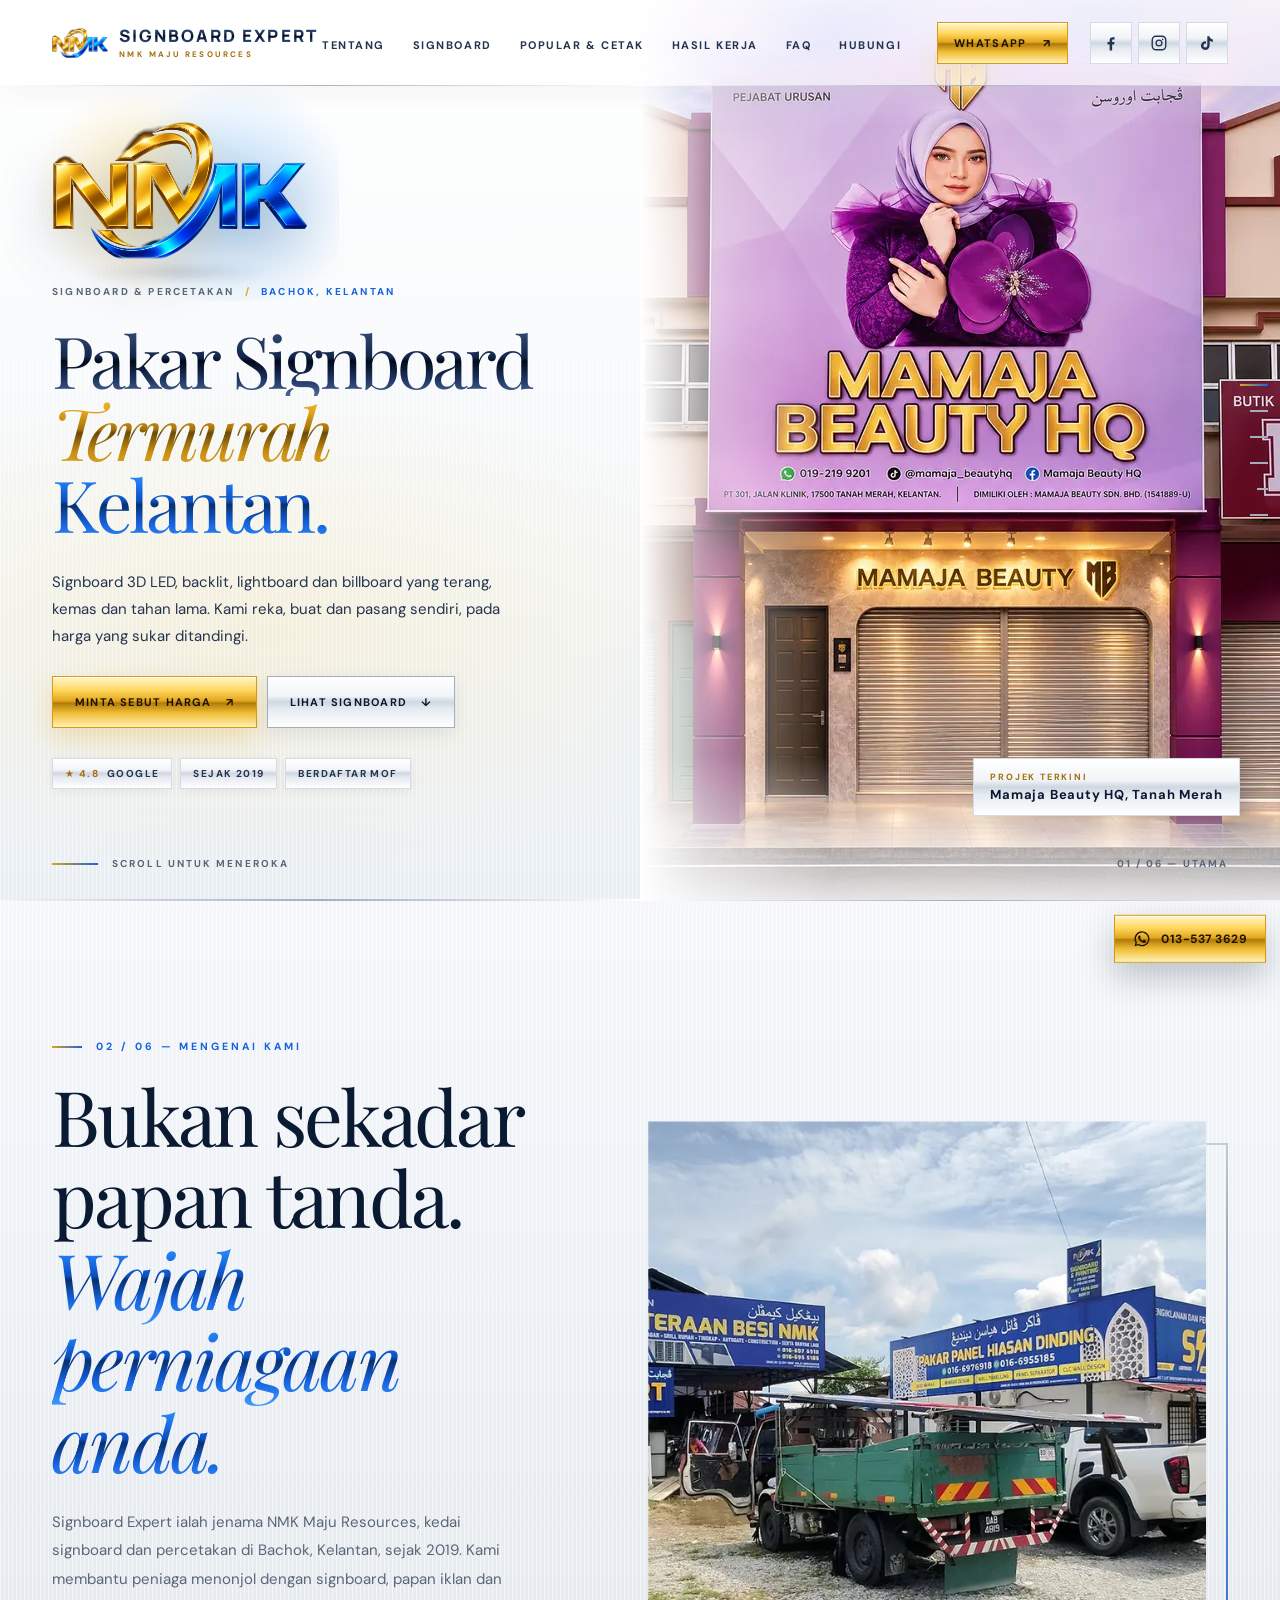
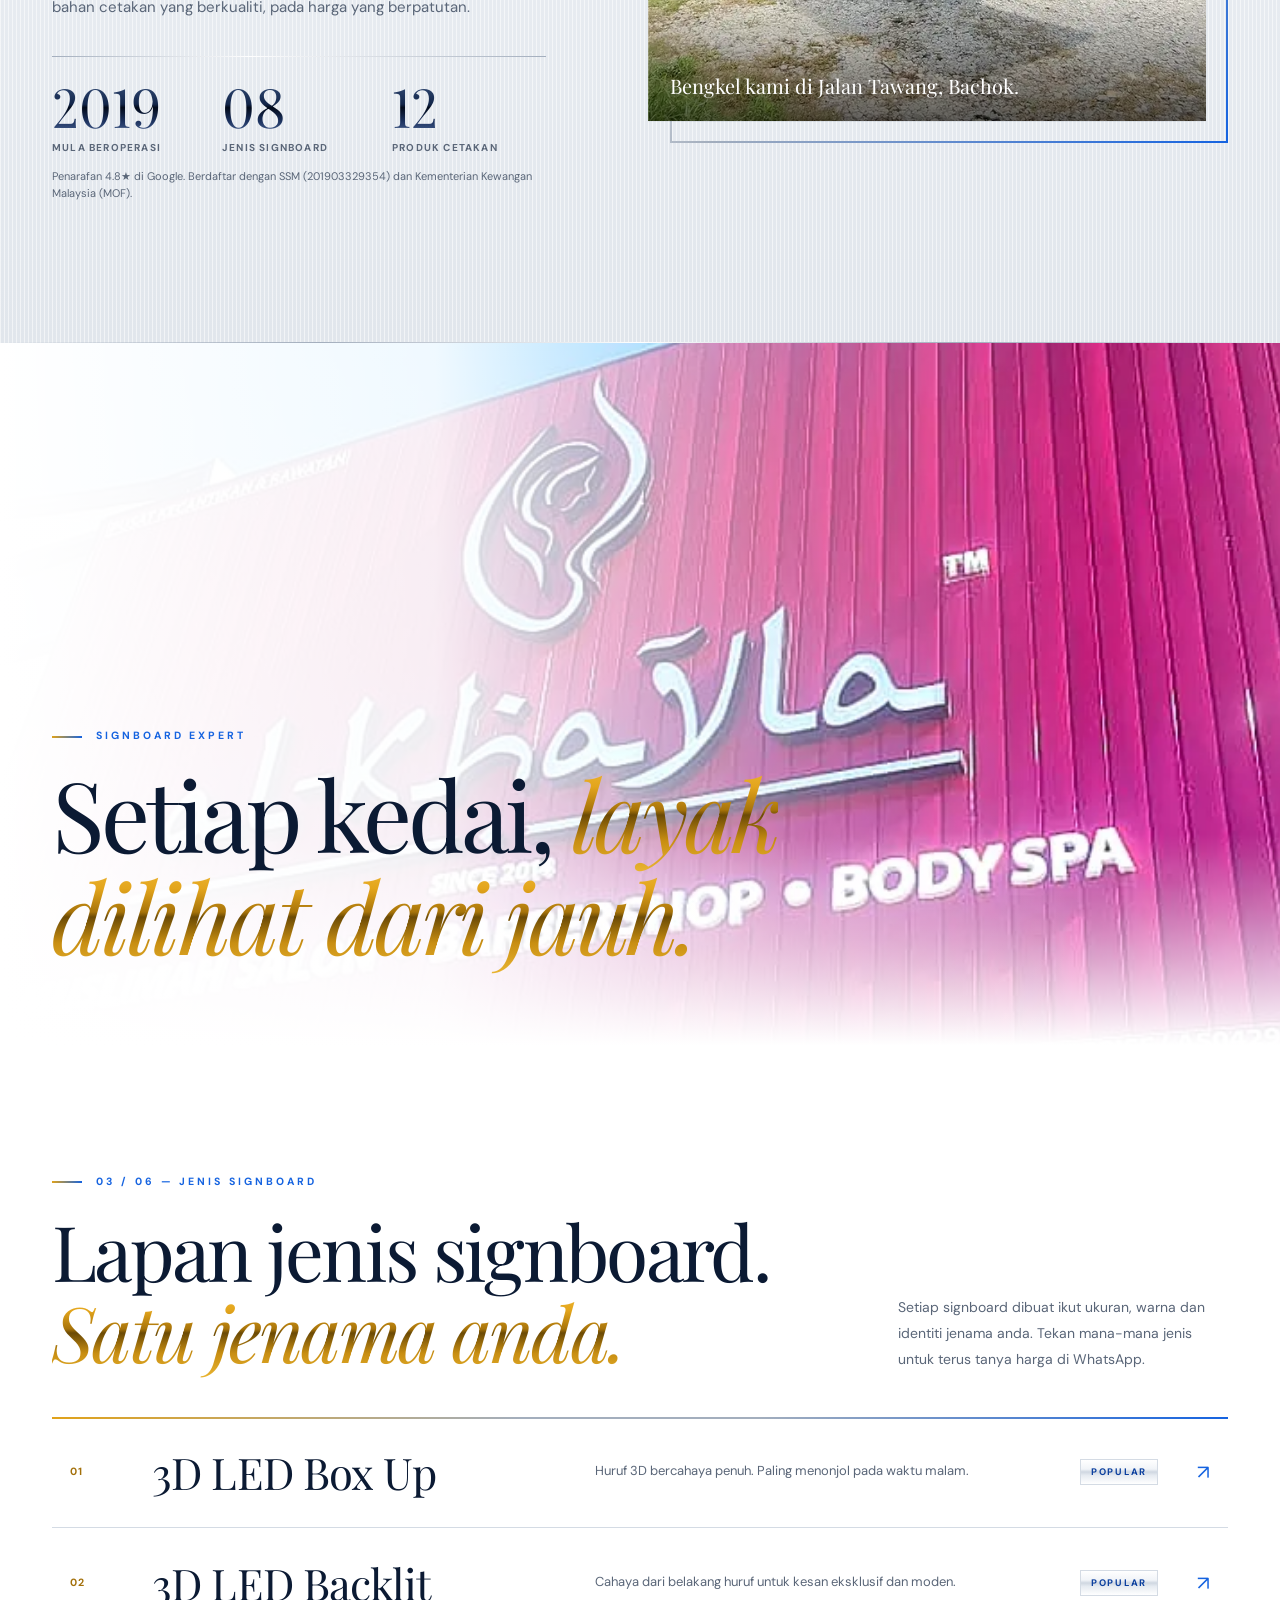
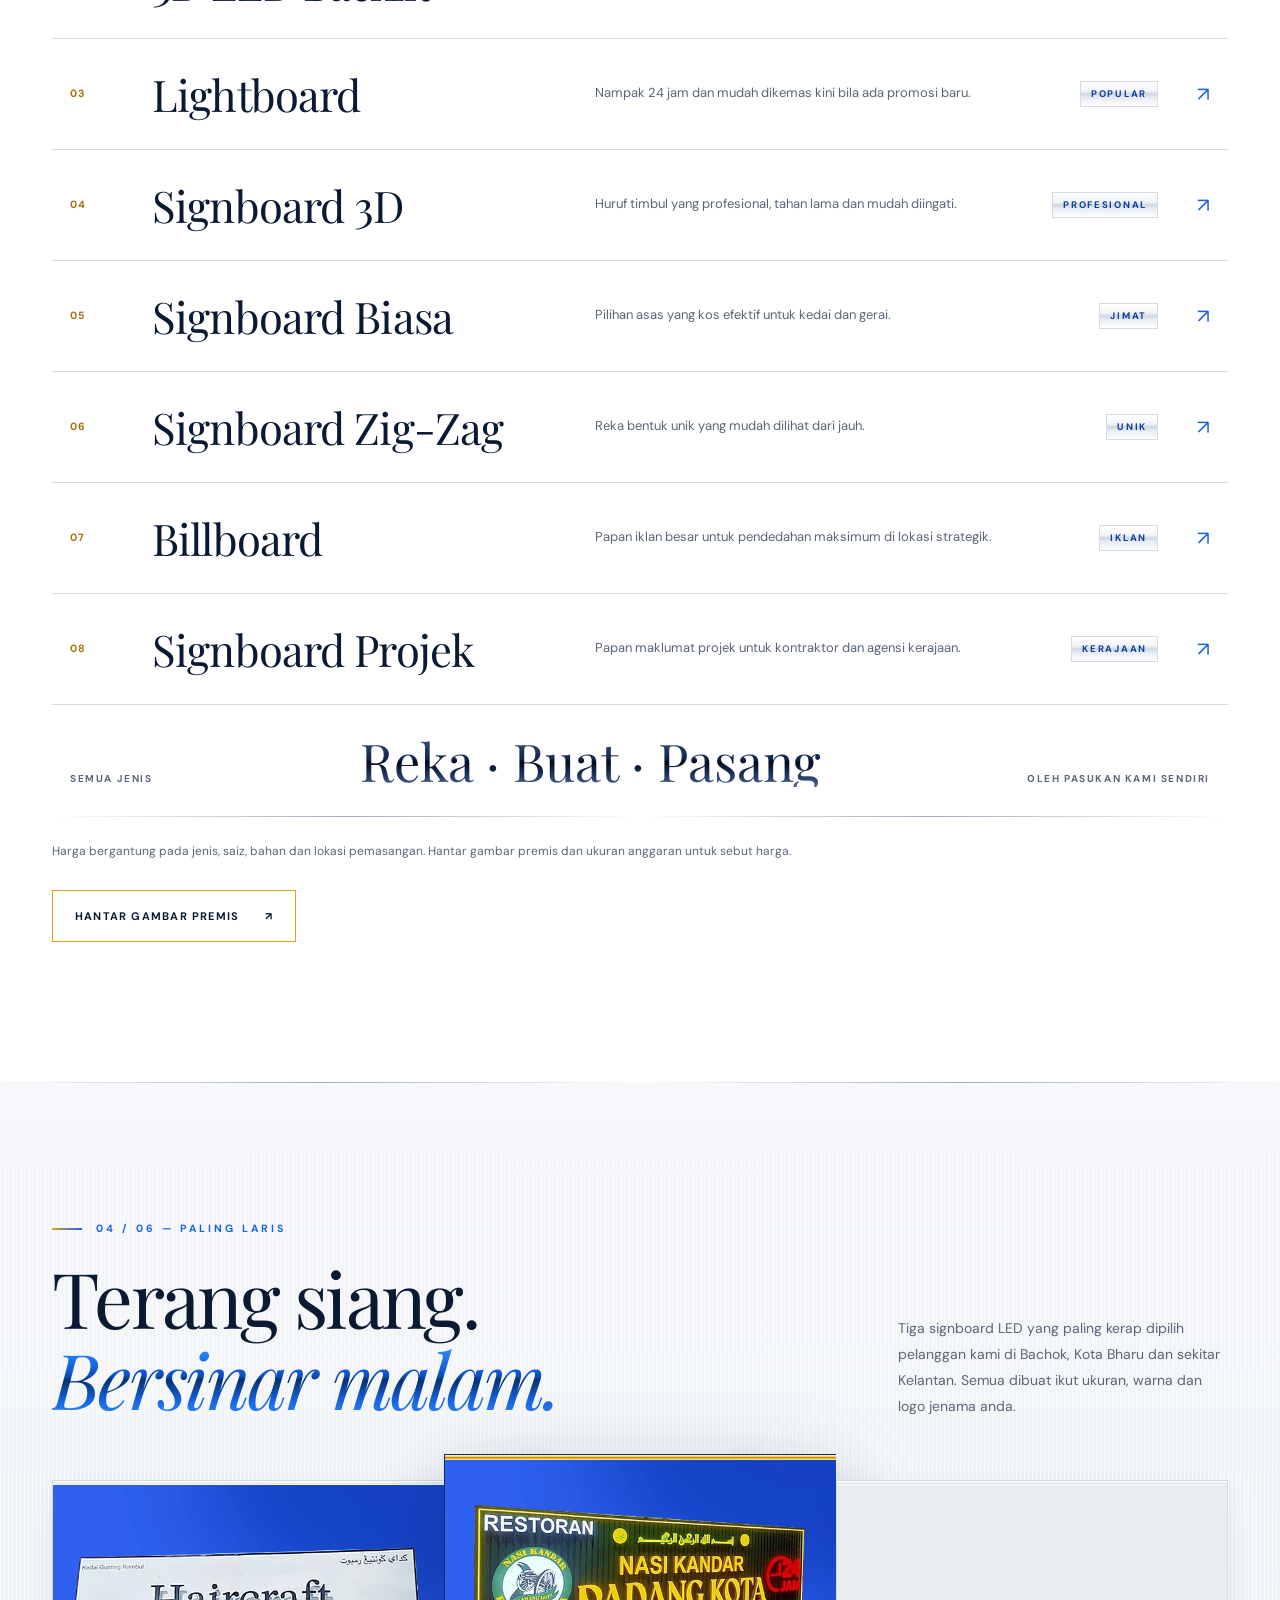
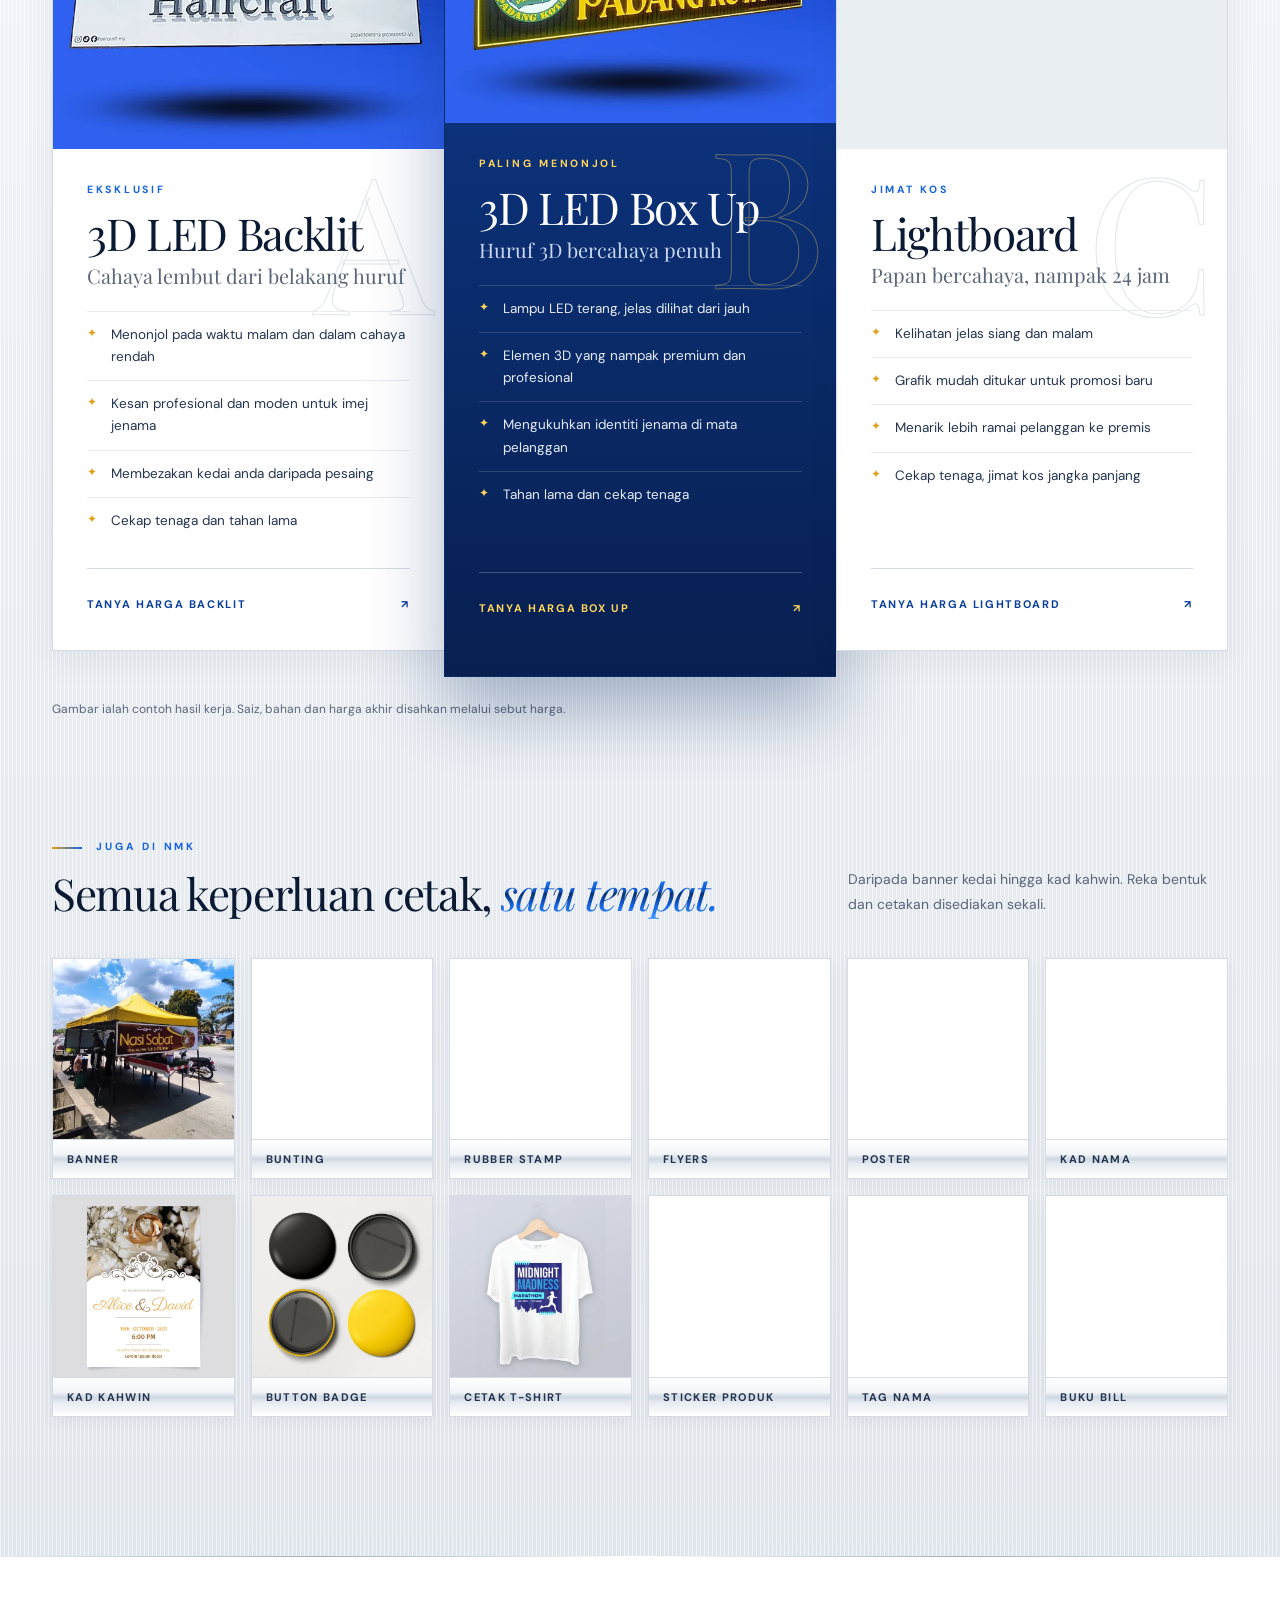
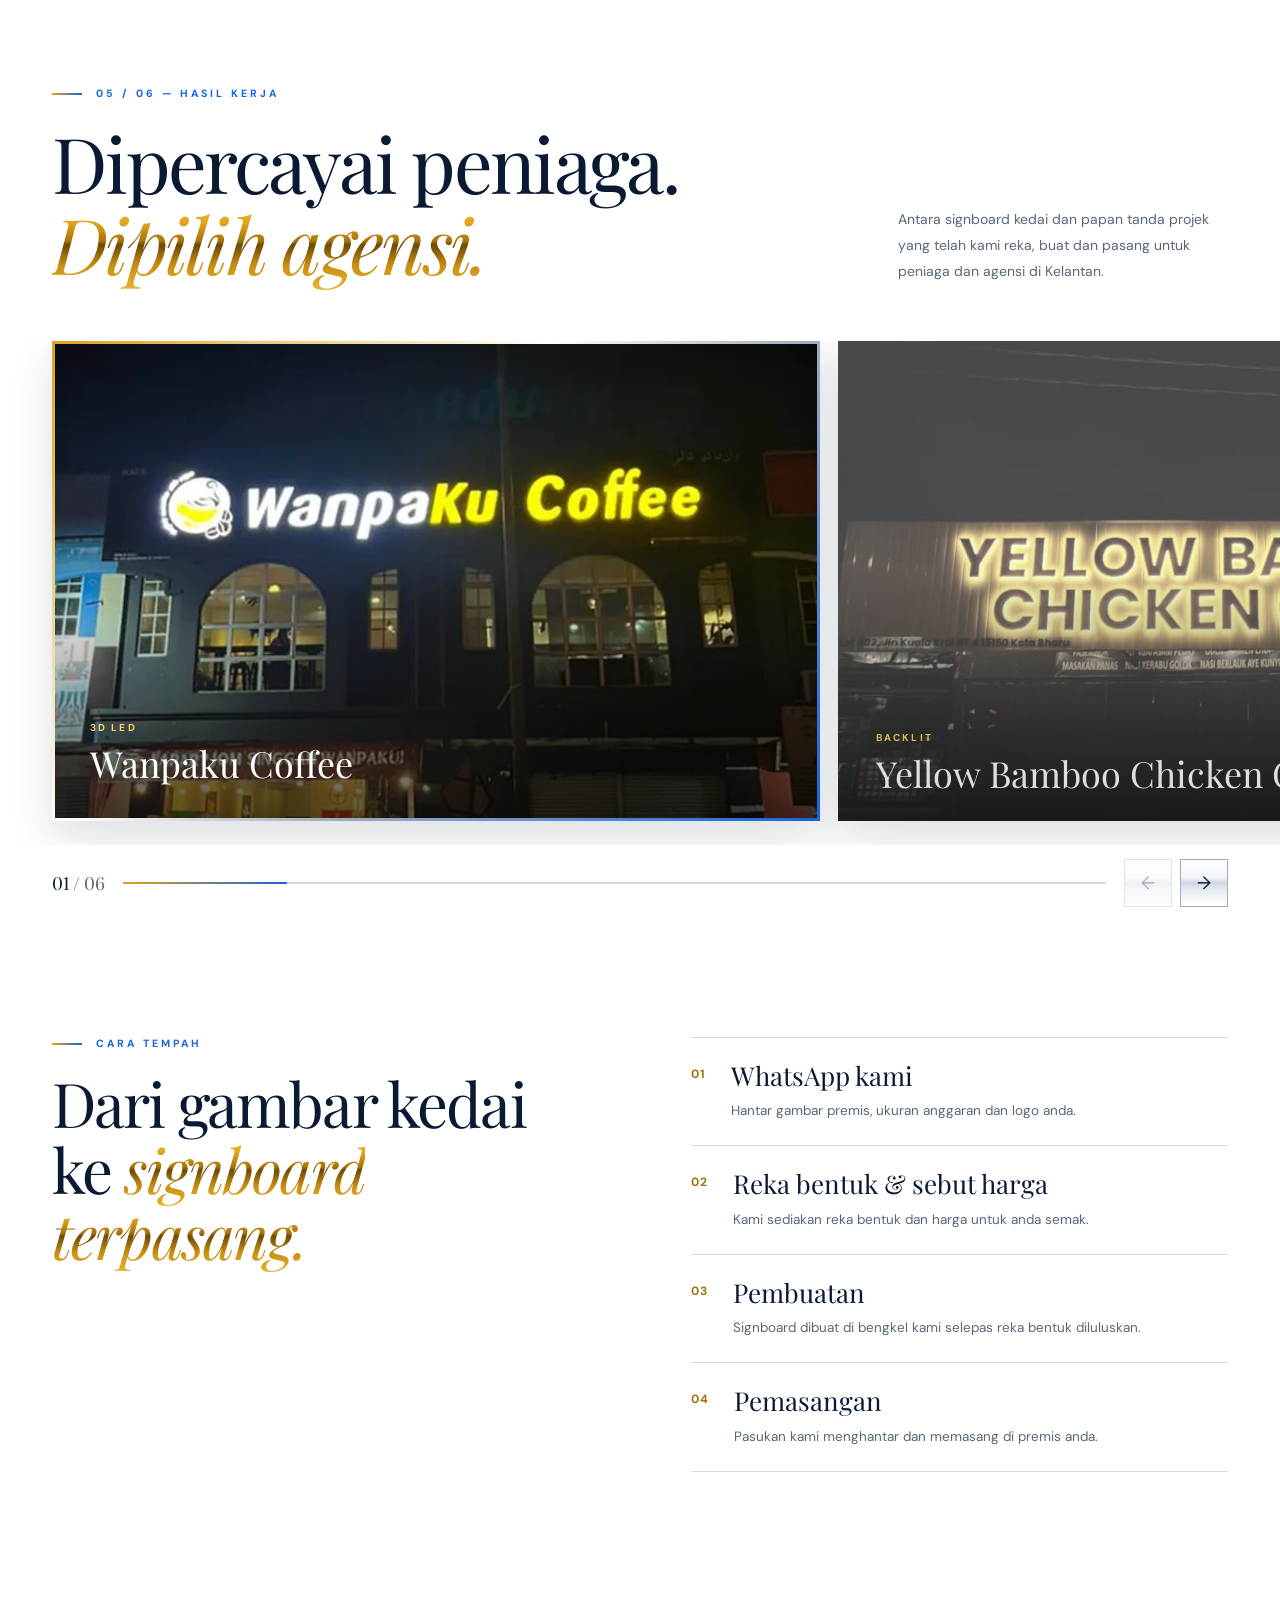
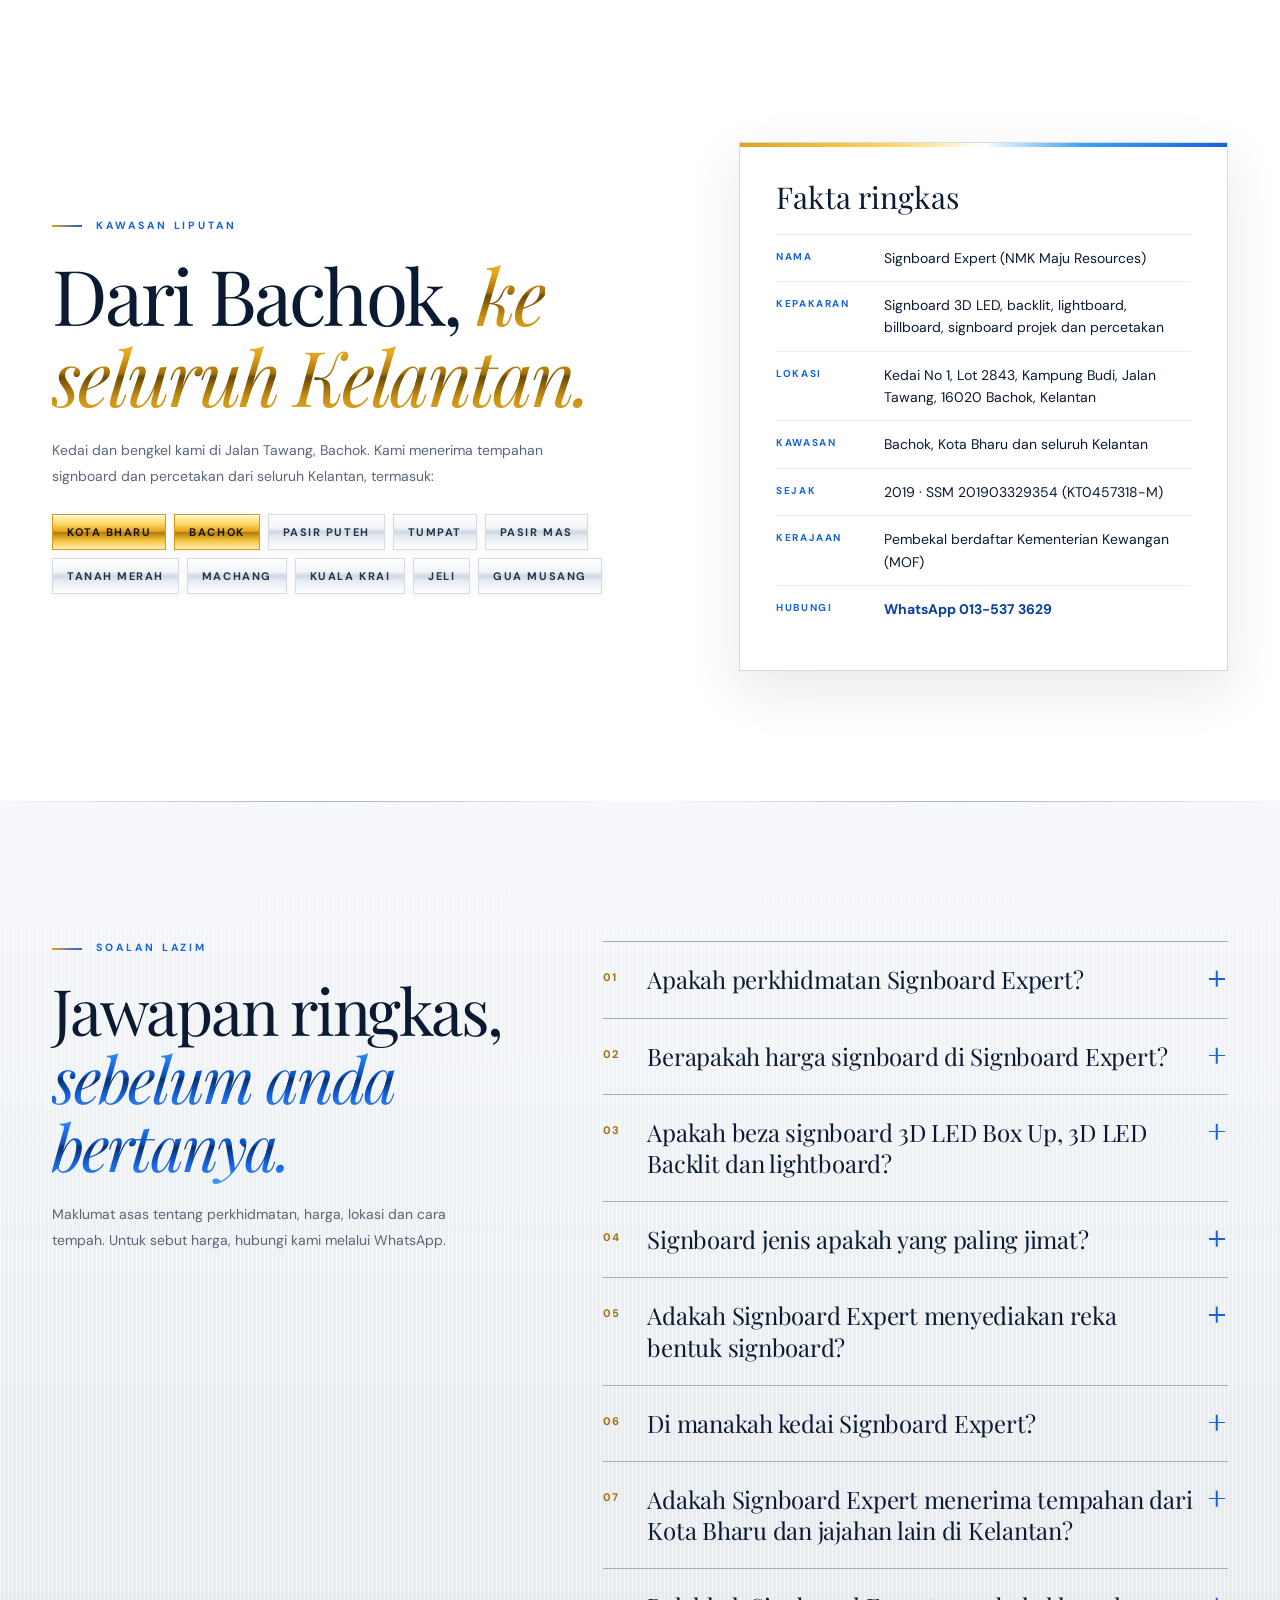
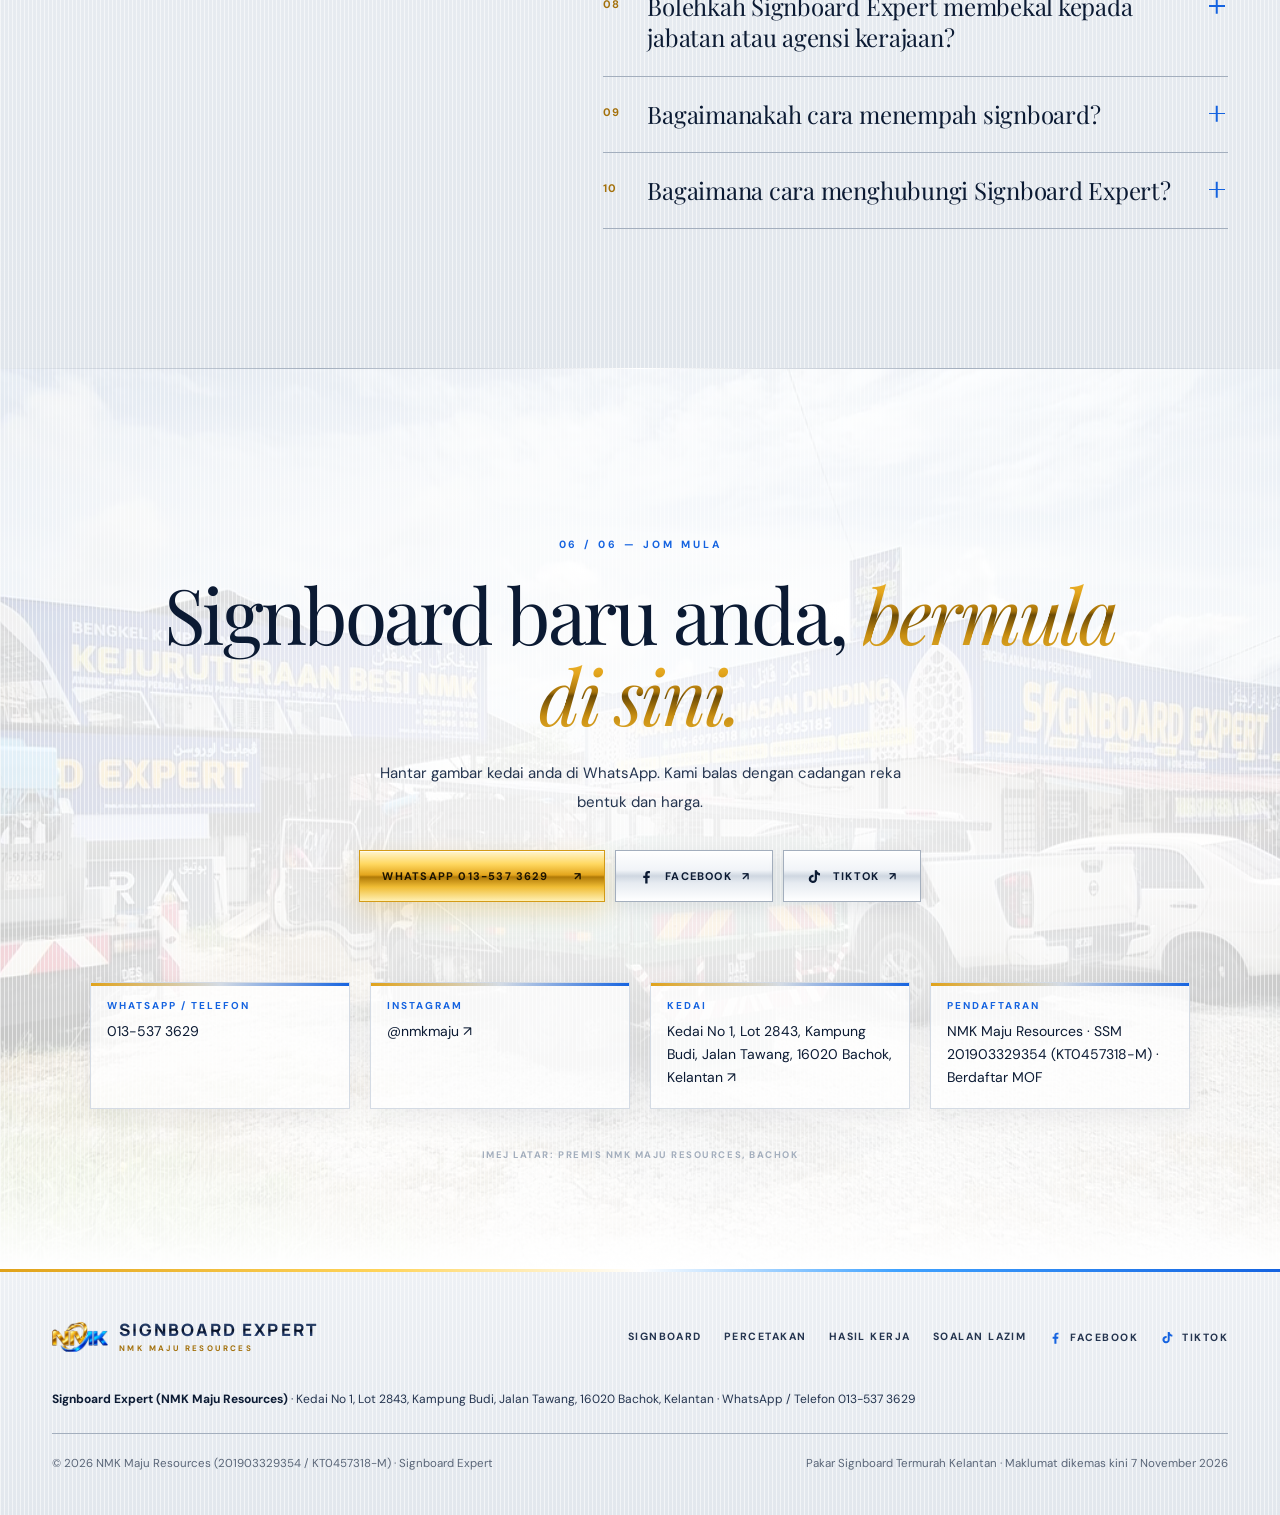
==== commit 2af4497f: "Use 013-537 3629 as the only contact number Drop 017-975 3629 everywhere: tel links, contact grid, f" ====
--- a/index.html
+++ b/index.html
@@ -44,7 +44,7 @@
 <link rel="preconnect" href="https://fonts.googleapis.com">
 <link rel="preconnect" href="https://fonts.gstatic.com" crossorigin>
 <link href="https://fonts.googleapis.com/css2?family=DM+Sans:wght@400;500;600;700&family=Manrope:wght@700;800&family=Playfair+Display:ital,wght@0,400;0,500;1,400&display=swap" rel="stylesheet">
-<link rel="stylesheet" href="css/style.css?v=20261107-4">
+<link rel="stylesheet" href="css/style.css?v=20261107-5">
 <script>document.documentElement.classList.add('js')</script>
 
 <!-- Data berstruktur: Organisasi, Perniagaan Tempatan, Servis, Laman, Soalan Lazim -->
@@ -72,7 +72,7 @@
     "width": 1000,
     "height": 542
    },
-   "telephone": "+60179753629",
+   "telephone": "+60135373629",
    "sameAs": [
     "https://www.facebook.com/nmkmajuu",
     "https://www.instagram.com/nmkmaju/",
@@ -87,30 +87,17 @@
     "addressRegion": "Kelantan",
     "addressCountry": "MY"
    },
-   "contactPoint": [
-    {
-     "@type": "ContactPoint",
-     "telephone": "+60135373629",
-     "contactType": "customer service",
-     "name": "WhatsApp",
-     "areaServed": "MY",
-     "availableLanguage": [
-      "ms",
-      "en"
-     ]
-    },
-    {
-     "@type": "ContactPoint",
-     "telephone": "+60179753629",
-     "contactType": "sales",
-     "areaServed": "MY",
-     "availableLanguage": [
-      "ms",
-      "en"
-     ],
-     "name": "Telefon"
-    }
-   ]
+   "contactPoint": {
+    "@type": "ContactPoint",
+    "telephone": "+60135373629",
+    "contactType": "customer service",
+    "name": "WhatsApp / Telefon",
+    "areaServed": "MY",
+    "availableLanguage": [
+     "ms",
+     "en"
+    ]
+   }
   },
   {
    "@type": "LocalBusiness",
@@ -133,7 +120,7 @@
     "https://dynopos.github.io/Nmk/assets/signboard_backlit_3.webp",
     "https://dynopos.github.io/Nmk/assets/Wanpaku-Coffee-Signboard-Expert-Kota-Bharu.webp"
    ],
-   "telephone": "+60179753629",
+   "telephone": "+60135373629",
    "address": {
     "@type": "PostalAddress",
     "streetAddress": "Kedai No 1, Lot 2843, Kampung Budi, Jalan Tawang",
@@ -476,7 +463,7 @@
      "name": "Bagaimana cara menghubungi Signboard Expert?",
      "acceptedAnswer": {
       "@type": "Answer",
-      "text": "WhatsApp 013-537 3629 atau telefon 017-975 3629, atau kunjungi kedai kami di Jalan Tawang, Bachok. Kami juga ada di Facebook (nmkmajuu), Instagram (nmkmaju) dan TikTok (@nmkmajuresources2)."
+      "text": "WhatsApp atau telefon 013-537 3629, atau kunjungi kedai kami di Jalan Tawang, Bachok. Kami juga ada di Facebook (nmkmajuu), Instagram (nmkmaju) dan TikTok (@nmkmajuresources2)."
      }
     }
    ]
@@ -519,7 +506,7 @@
         <a href="https://www.instagram.com/nmkmaju/" target="_blank" rel="noopener">Instagram</a>
         <a href="https://www.tiktok.com/@nmkmajuresources2" target="_blank" rel="noopener"><svg class="ico" viewBox="0 0 24 24" aria-hidden="true"><path fill="currentColor" d="M16.6 5.8A4.3 4.3 0 0 1 15.5 3h-3.1v12.4a2.6 2.6 0 1 1-2.6-2.6c.3 0 .5 0 .8.1V9.7a5.8 5.8 0 1 0 4.9 5.7V9.1a7.4 7.4 0 0 0 4.3 1.4V7.4a4.3 4.3 0 0 1-3.2-1.6Z"/></svg>TikTok</a>
       </div>
-      <p class="nav-foot">Jalan Tawang, Bachok, Kelantan · WhatsApp 013-537 3629 · Telefon <a href="tel:+60179753629">017-975 3629</a></p>
+      <p class="nav-foot">Jalan Tawang, Bachok, Kelantan · <a href="tel:+60135373629">013-537 3629</a></p>
     </nav>
   </div>
 </header>
@@ -868,7 +855,7 @@
       </details>
       <details>
         <summary><span class="faq-n">10</span><h3>Bagaimana cara menghubungi Signboard Expert?</h3><span class="faq-icon" aria-hidden="true"></span></summary>
-        <p>WhatsApp 013-537 3629 atau telefon 017-975 3629, atau kunjungi kedai kami di Jalan Tawang, Bachok. Kami juga ada di Facebook (nmkmajuu), Instagram (nmkmaju) dan TikTok (@nmkmajuresources2).</p>
+        <p>WhatsApp atau telefon 013-537 3629, atau kunjungi kedai kami di Jalan Tawang, Bachok. Kami juga ada di Facebook (nmkmajuu), Instagram (nmkmaju) dan TikTok (@nmkmajuresources2).</p>
       </details>
     </div>
   </div>
@@ -887,8 +874,8 @@
       <a class="btn btn-ghost btn-social" href="https://www.tiktok.com/@nmkmajuresources2" target="_blank" rel="noopener"><svg class="ico" viewBox="0 0 24 24" aria-hidden="true"><path fill="currentColor" d="M16.6 5.8A4.3 4.3 0 0 1 15.5 3h-3.1v12.4a2.6 2.6 0 1 1-2.6-2.6c.3 0 .5 0 .8.1V9.7a5.8 5.8 0 1 0 4.9 5.7V9.1a7.4 7.4 0 0 0 4.3 1.4V7.4a4.3 4.3 0 0 1-3.2-1.6Z"/></svg>TikTok <span aria-hidden="true">↗</span></a>
     </div>
     <address class="contact-grid reveal">
-      <div><span>WhatsApp</span><a class="wa-link" href="https://wa.me/60135373629" target="_blank" rel="noopener" data-message="Assalamualaikum Signboard Expert, saya nak bertanya.">013-537 3629</a></div>
-      <div><span>Telefon</span><a href="tel:+60179753629">017-975 3629</a></div>
+      <div><span>WhatsApp / Telefon</span><a class="wa-link" href="https://wa.me/60135373629" target="_blank" rel="noopener" data-message="Assalamualaikum Signboard Expert, saya nak bertanya.">013-537 3629</a></div>
+      <div><span>Instagram</span><a href="https://www.instagram.com/nmkmaju/" target="_blank" rel="noopener">@nmkmaju ↗</a></div>
       <div><span>Kedai</span><a href="https://maps.google.com/?cid=8241016963970217083" target="_blank" rel="noopener">Kedai No 1, Lot 2843, Kampung Budi, Jalan Tawang, 16020 Bachok, Kelantan ↗</a></div>
       <div><span>Pendaftaran</span><p>NMK Maju Resources · SSM 201903329354 (KT0457318-M) · Berdaftar MOF</p></div>
     </address>
@@ -905,7 +892,7 @@
       <a class="foot-social" href="https://www.facebook.com/nmkmajuu" target="_blank" rel="noopener"><svg class="ico" viewBox="0 0 24 24" aria-hidden="true"><path fill="currentColor" d="M13.5 22v-8h2.7l.4-3.2h-3.1V8.8c0-.9.3-1.5 1.6-1.5h1.7V4.4c-.3 0-1.3-.1-2.5-.1-2.5 0-4.1 1.5-4.1 4.2v2.3H7.4V14h2.8v8h3.3Z"/></svg>Facebook</a>
       <a class="foot-social" href="https://www.tiktok.com/@nmkmajuresources2" target="_blank" rel="noopener"><svg class="ico" viewBox="0 0 24 24" aria-hidden="true"><path fill="currentColor" d="M16.6 5.8A4.3 4.3 0 0 1 15.5 3h-3.1v12.4a2.6 2.6 0 1 1-2.6-2.6c.3 0 .5 0 .8.1V9.7a5.8 5.8 0 1 0 4.9 5.7V9.1a7.4 7.4 0 0 0 4.3 1.4V7.4a4.3 4.3 0 0 1-3.2-1.6Z"/></svg>TikTok</a>
     </nav>
-    <address class="foot-nap"><strong>Signboard Expert (NMK Maju Resources)</strong> · Kedai No 1, Lot 2843, Kampung Budi, Jalan Tawang, 16020 Bachok, Kelantan · WhatsApp <a class="wa-link" href="https://wa.me/60135373629" target="_blank" rel="noopener">013-537 3629</a> · Telefon <a href="tel:+60179753629">017-975 3629</a></address>
+    <address class="foot-nap"><strong>Signboard Expert (NMK Maju Resources)</strong> · Kedai No 1, Lot 2843, Kampung Budi, Jalan Tawang, 16020 Bachok, Kelantan · WhatsApp / Telefon <a class="wa-link" href="https://wa.me/60135373629" target="_blank" rel="noopener">013-537 3629</a></address>
     <p class="foot-copy"><span>© <span id="year">2026</span> NMK Maju Resources (201903329354 / KT0457318-M) · Signboard Expert</span><span>Pakar Signboard Termurah Kelantan · Maklumat dikemas kini <time datetime="2026-11-07">7 November 2026</time></span></p>
   </div>
 </footer>
@@ -915,6 +902,6 @@
   <span>013-537 3629</span>
 </a>
 
-<script src="js/main.js?v=20261107-4" defer></script>
+<script src="js/main.js?v=20261107-5" defer></script>
 </body>
 </html>
--- a/css/style.css
+++ b/css/style.css
@@ -306,7 +306,7 @@
 .closing{position:relative;min-height:100vh;min-height:100svh;display:flex;align-items:center;overflow:hidden;isolation:isolate;text-align:center;background:#fff}
 .closing-media{position:absolute;inset:0;z-index:-2}
 .closing-media img{width:100%;height:100%;object-fit:cover;object-position:50% 45%}
-.closing::before{content:'';position:absolute;inset:0;z-index:-1;background:radial-gradient(70% 60% at 50% 45%,rgba(255,255,255,.95),rgba(255,255,255,.86) 60%,rgba(255,255,255,.72)),var(--brushed)}
+.closing-media::after{content:'';position:absolute;inset:0;background:linear-gradient(0deg,#ffffff 0%,rgba(255,255,255,0) 22%),radial-gradient(70% 60% at 50% 45%,rgba(255,255,255,.95),rgba(255,255,255,.86) 60%,rgba(255,255,255,.74)),var(--brushed)}
 .closing-inner{position:relative;padding:110px 0 80px}
 .closing .scene-tag::before{display:none}
 .closing h2{max-width:980px;margin-inline:auto}
@@ -349,7 +349,7 @@
 
 /* Parallax ringan berasaskan CSS (pelayar yang menyokong sahaja) */
 @supports (animation-timeline:view()){
-  .interlude-media img,.closing-media img{animation:drift linear both;animation-timeline:view()}
+  .interlude-media img{animation:drift linear both;animation-timeline:view()}
   @keyframes drift{from{transform:translateY(-7%) scale(1.15)}to{transform:translateY(7%) scale(1.15)}}
 }
 
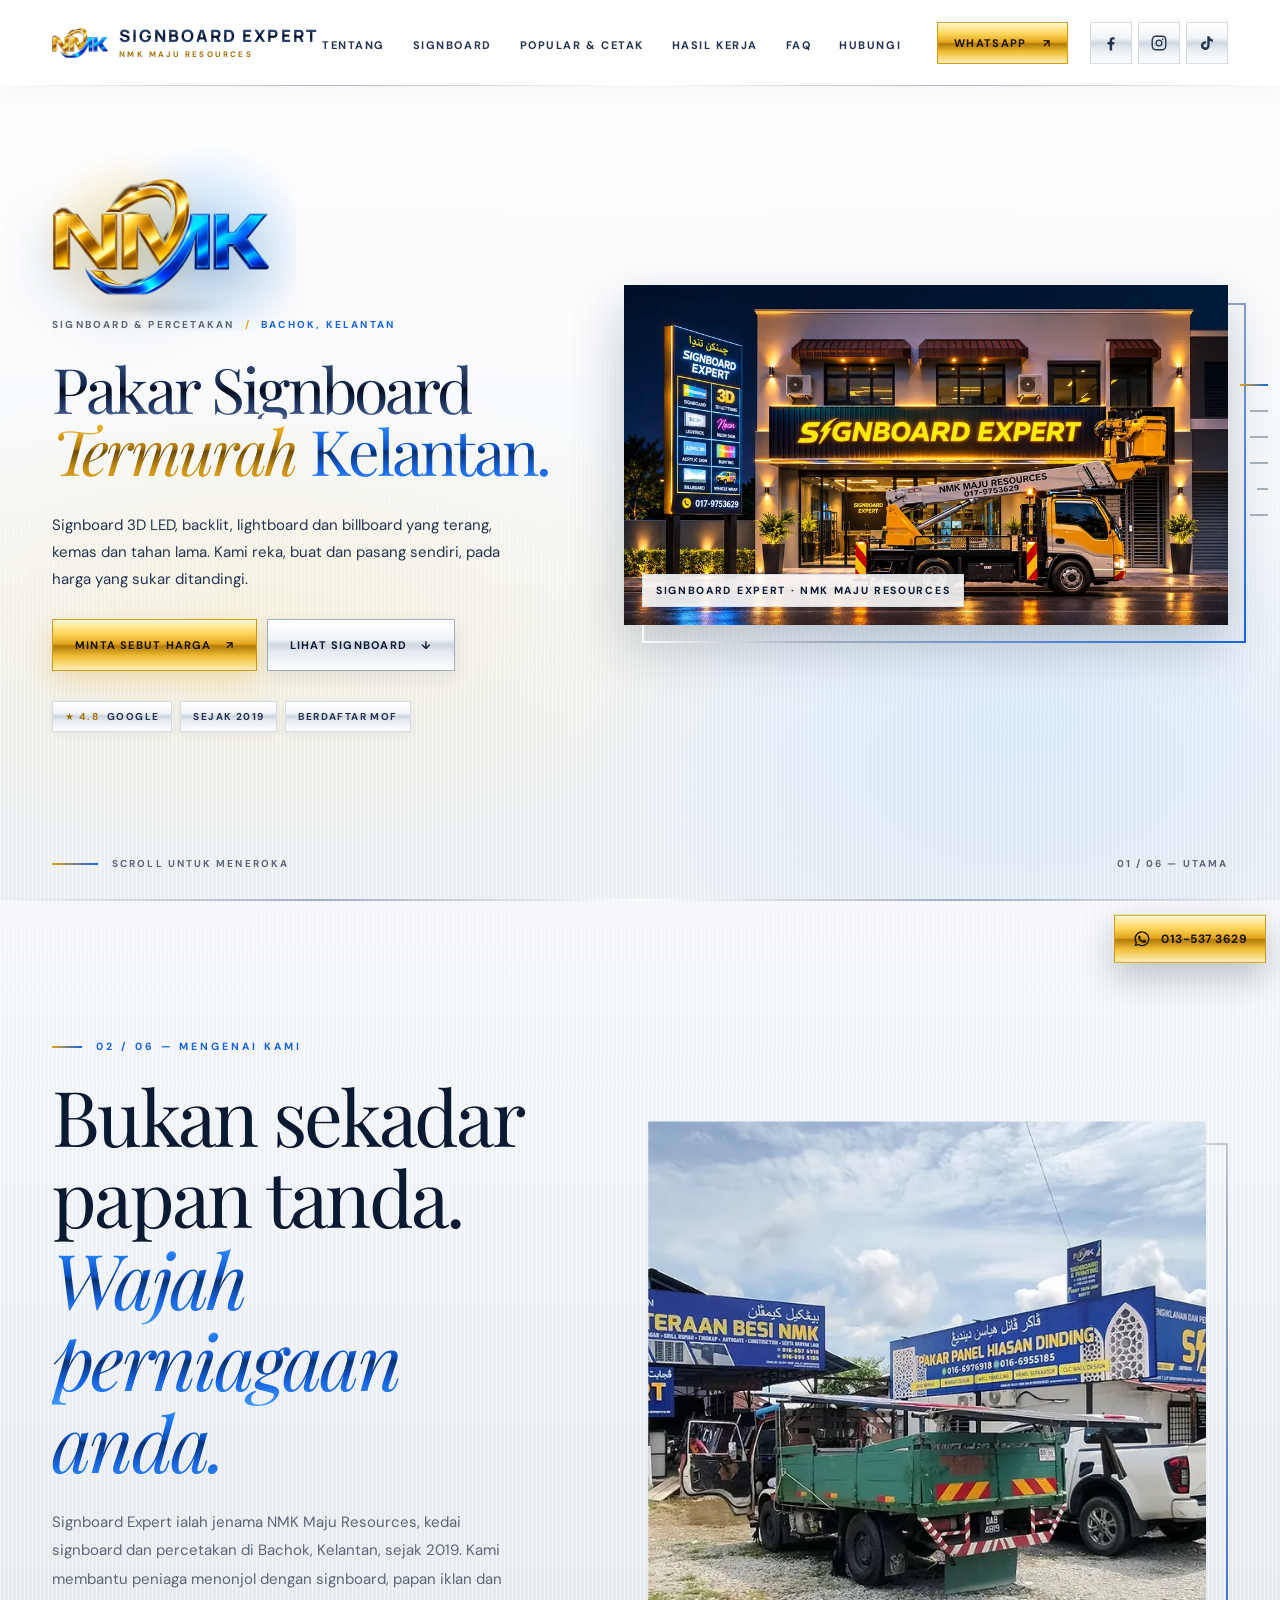
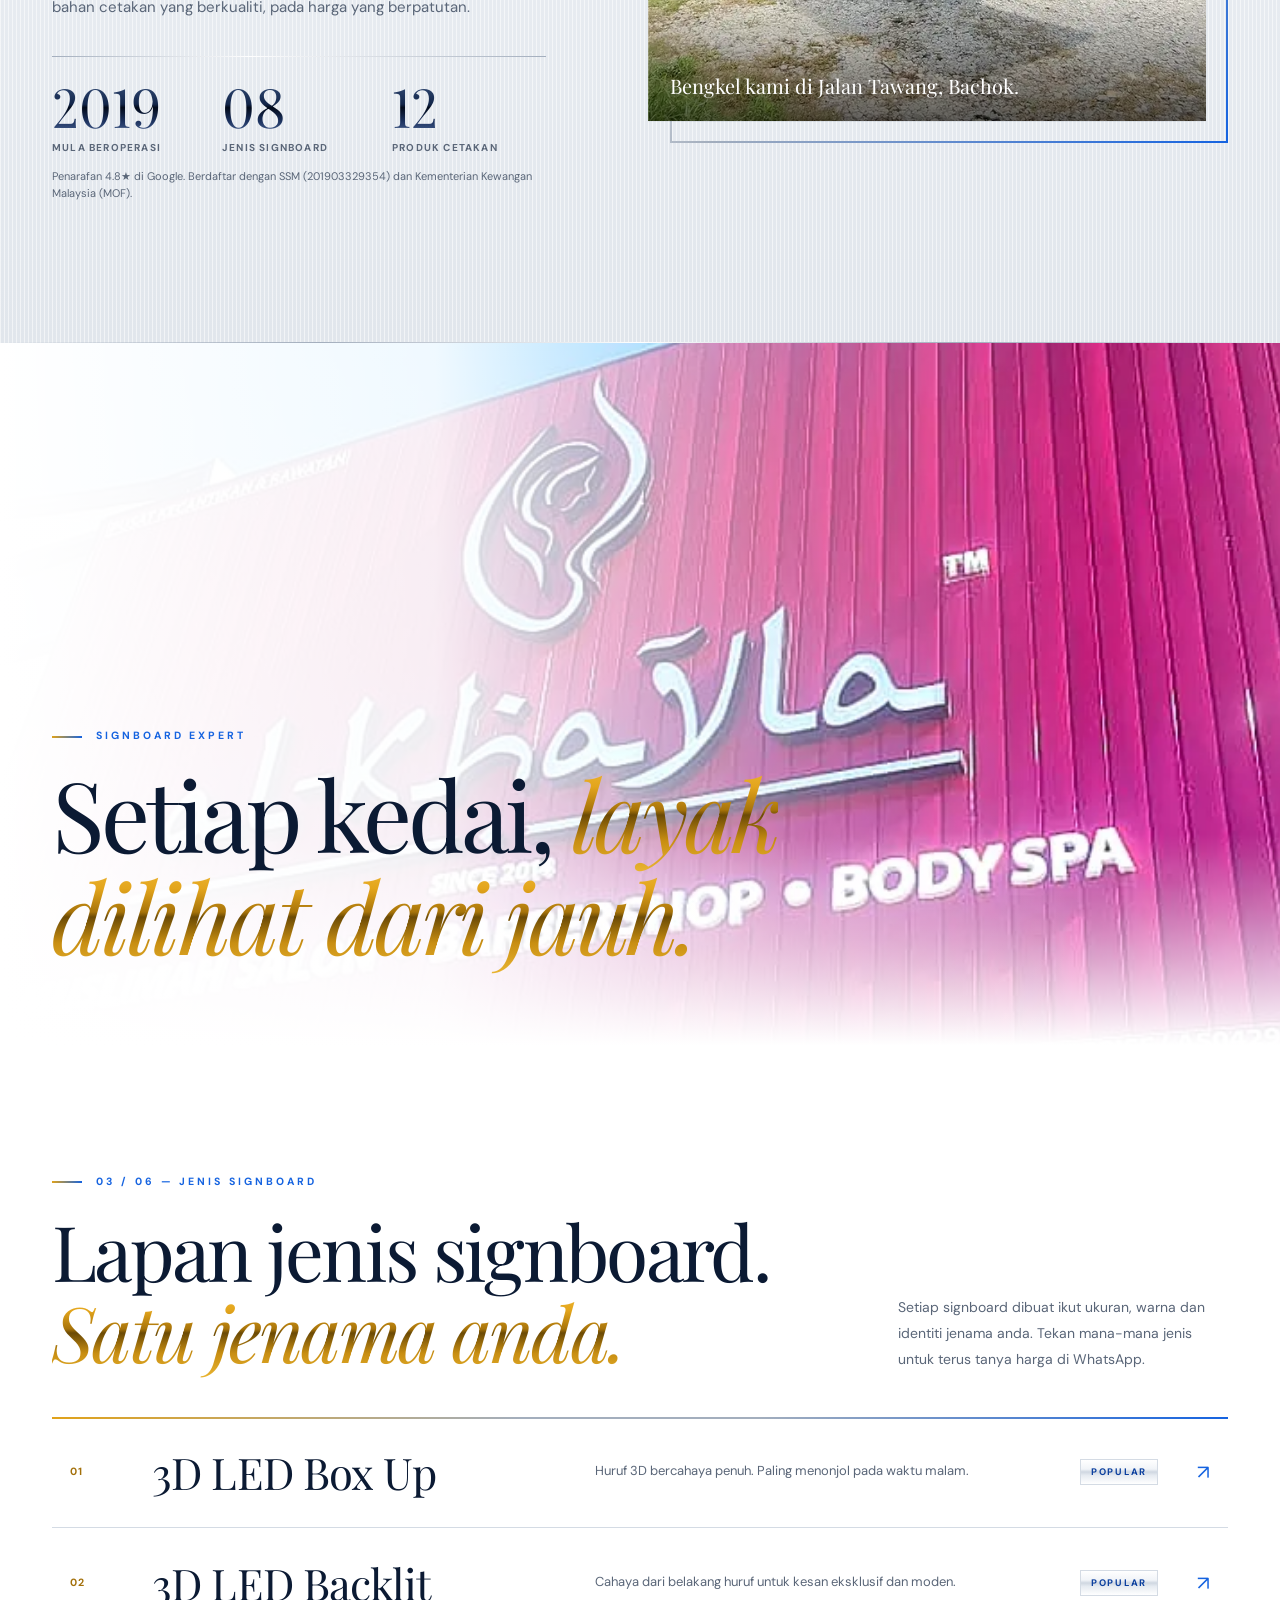
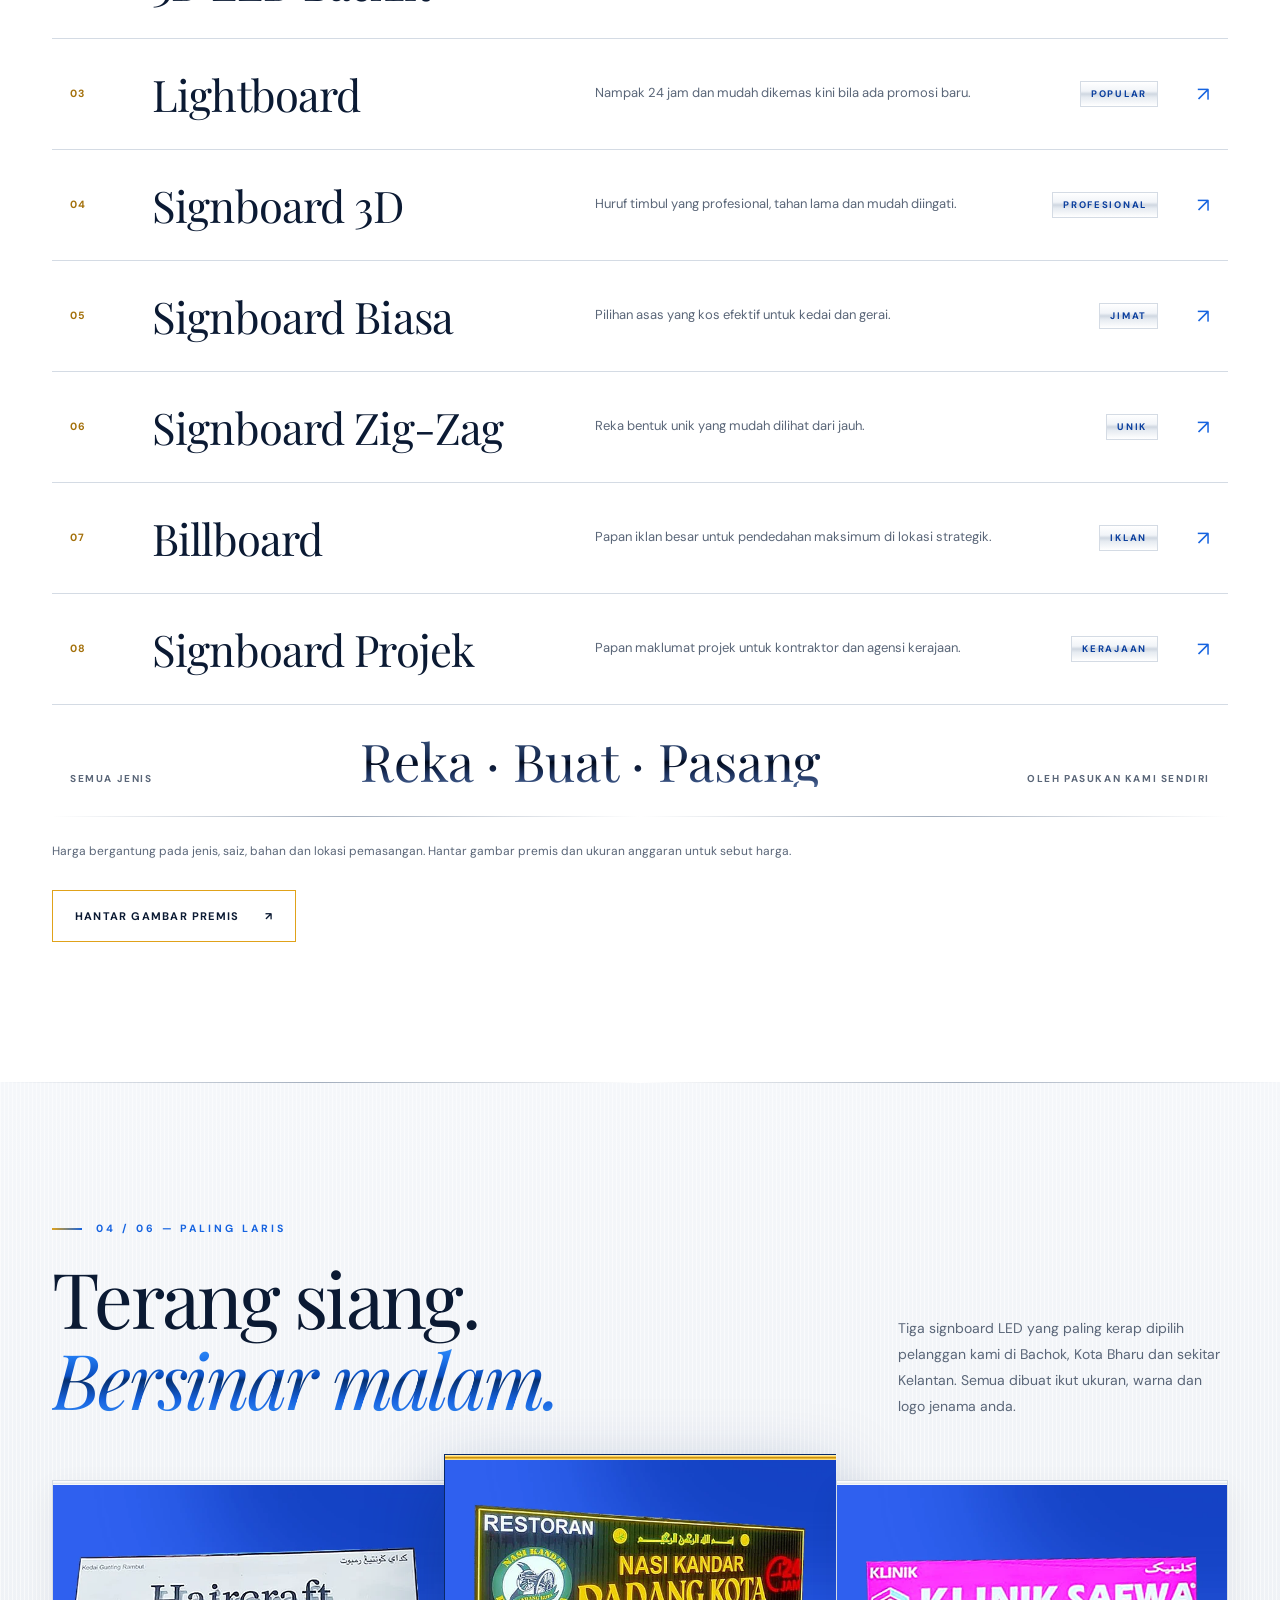
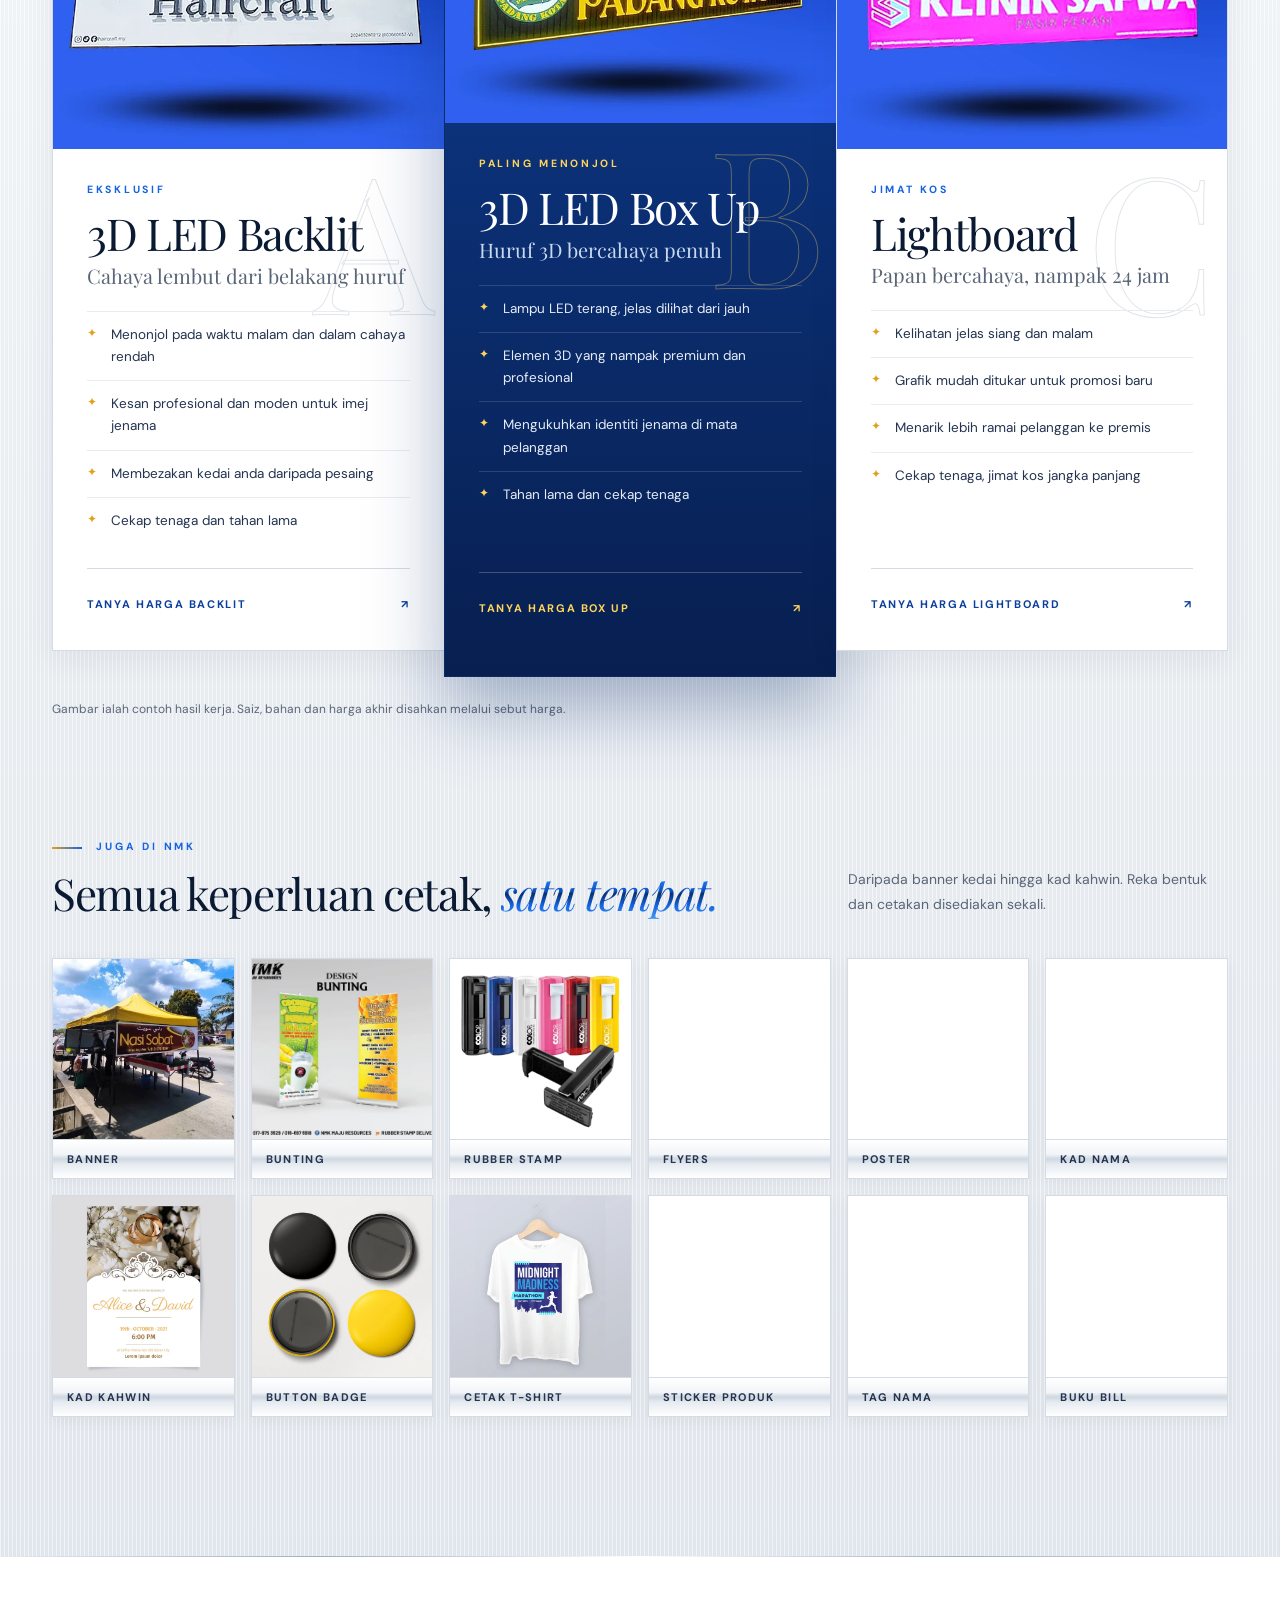
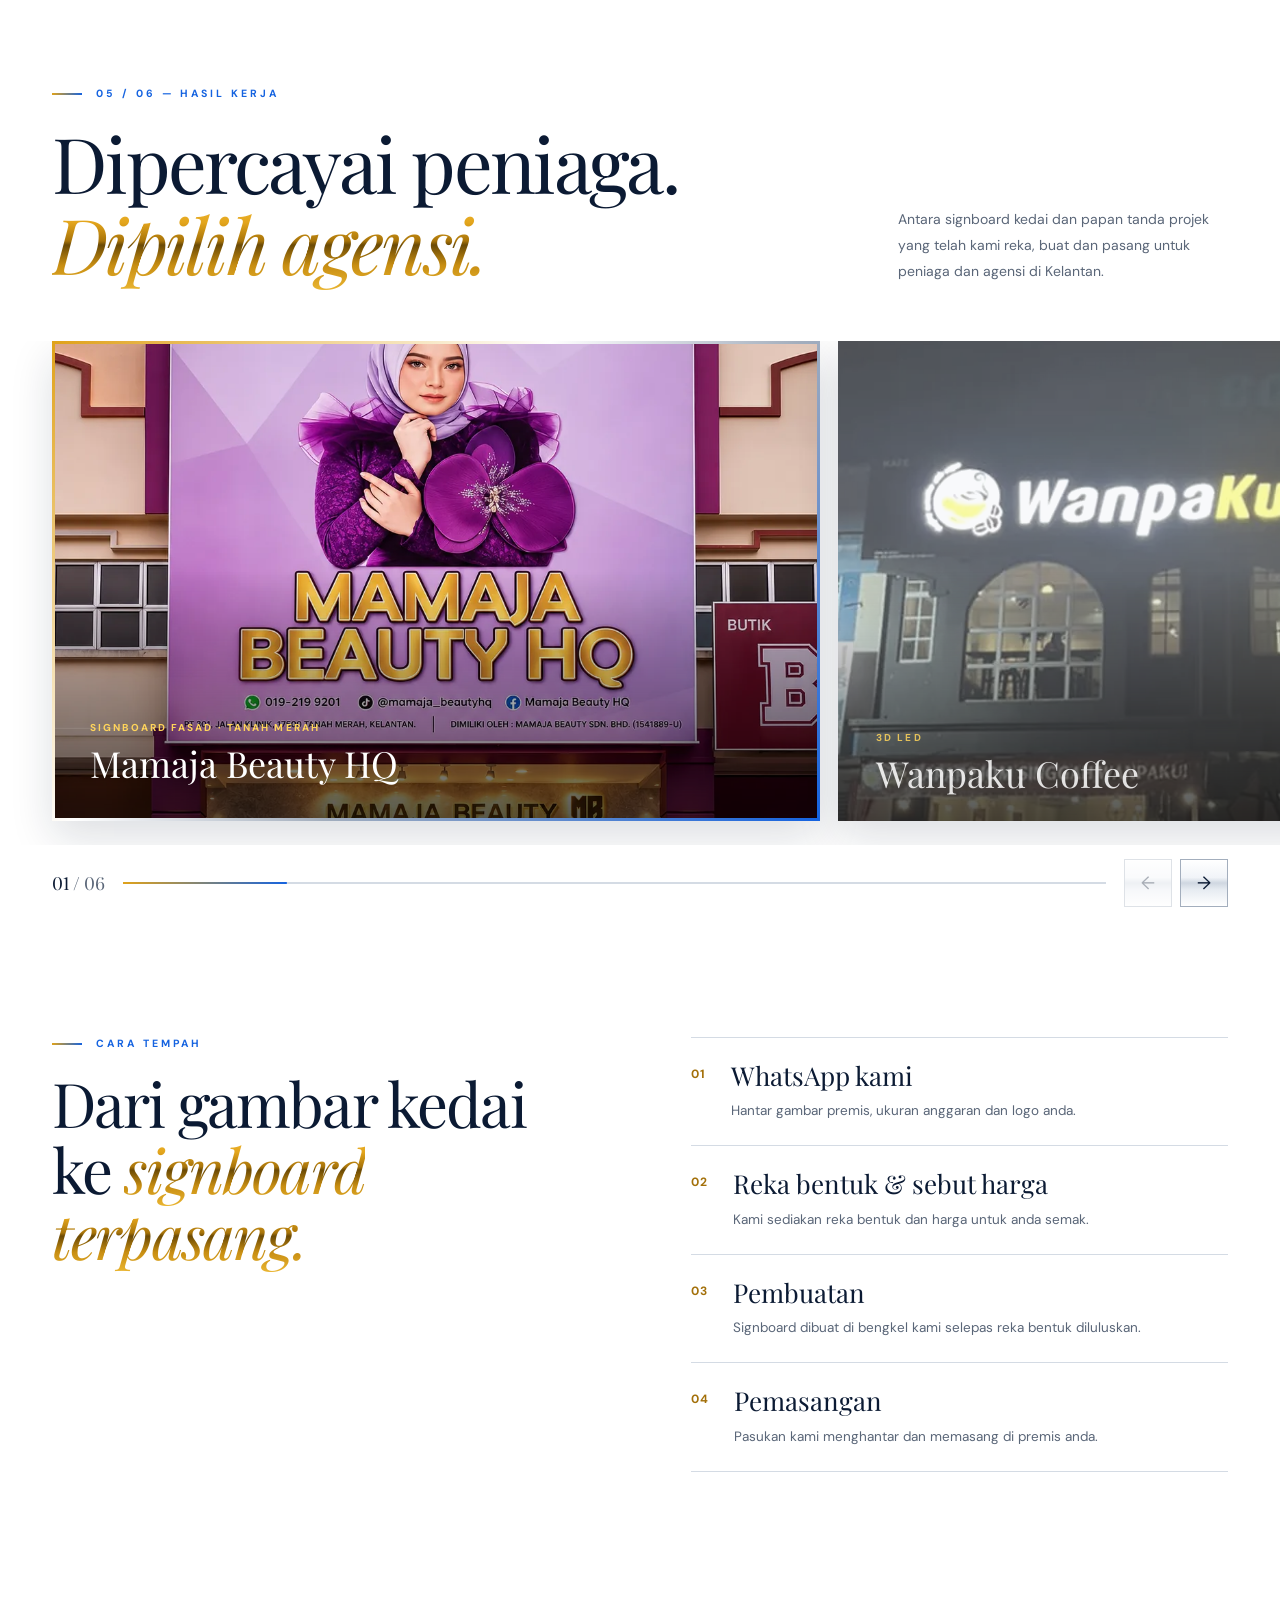
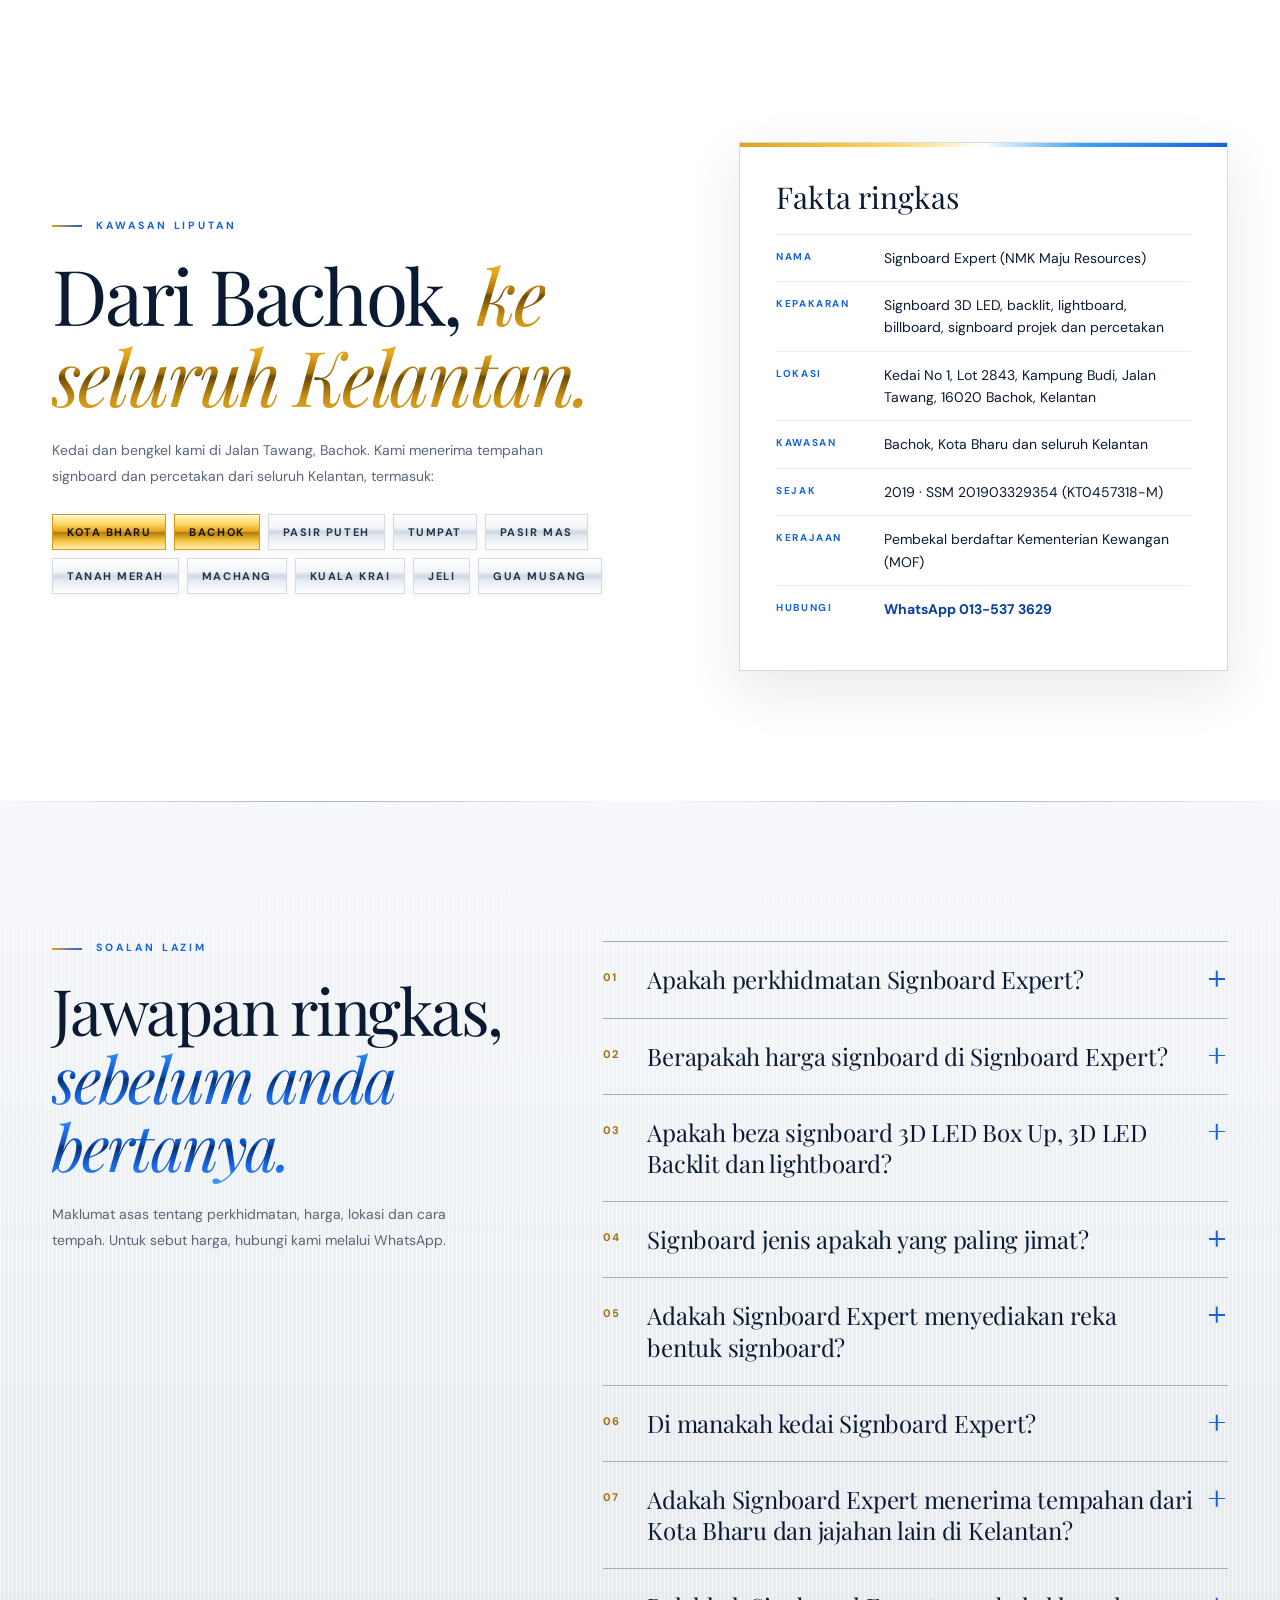
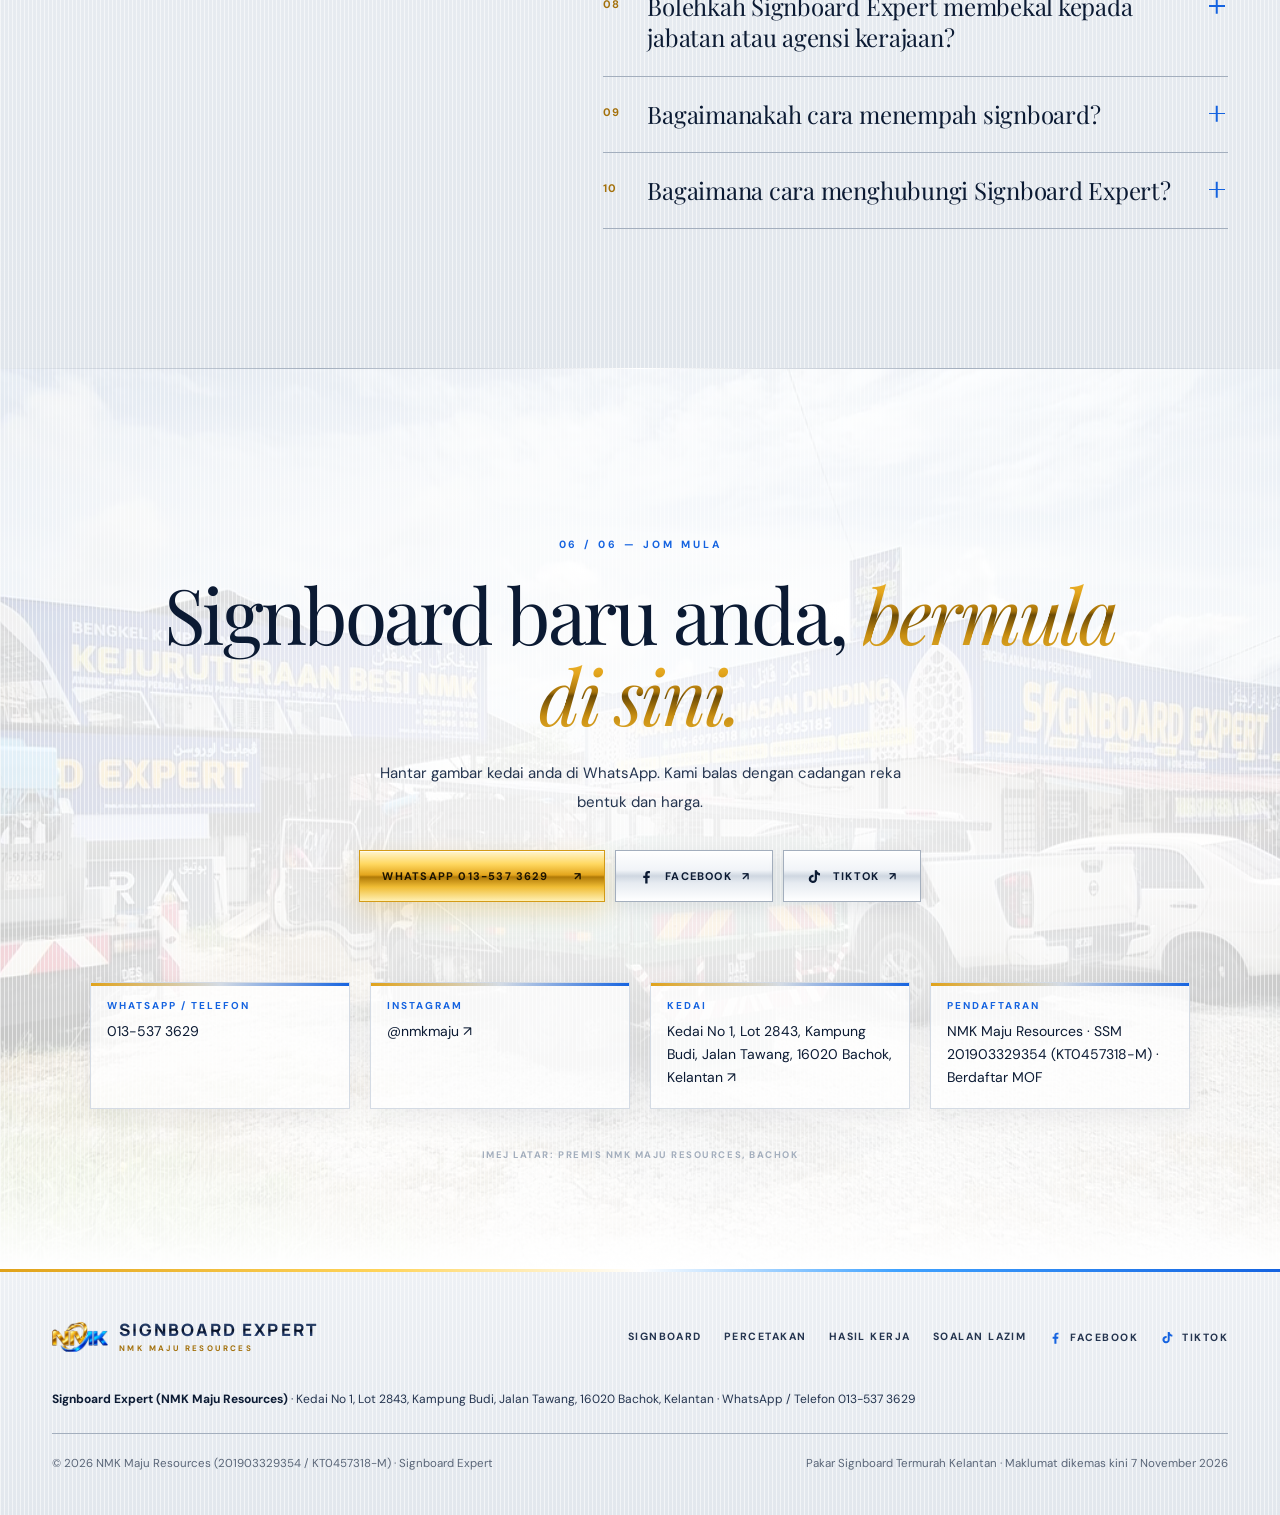
==== commit f0c0dc49: "New shop hero image; Mamaja Beauty HQ moves to portfolio - Hero now shows the Signboard Expert shop " ====
--- a/index.html
+++ b/index.html
@@ -40,11 +40,11 @@
 <link rel="icon" href="favicon.png" type="image/png">
 <link rel="apple-touch-icon" href="apple-touch-icon.png">
 <link rel="manifest" href="manifest.webmanifest">
-<link rel="preload" as="image" href="assets/hero-signboard-mamaja-beauty-nmk.webp" imagesrcset="assets/hero-signboard-mamaja-beauty-nmk-720.webp 720w, assets/hero-signboard-mamaja-beauty-nmk.webp 1122w" imagesizes="(min-width:1024px) 50vw, 100vw" type="image/webp" fetchpriority="high">
+<link rel="preload" as="image" href="assets/hero-kedai-signboard-expert.webp" imagesrcset="assets/hero-kedai-signboard-expert-960.webp 960w, assets/hero-kedai-signboard-expert.webp 1672w" imagesizes="(min-width:1024px) 55vw, 100vw" type="image/webp" fetchpriority="high">
 <link rel="preconnect" href="https://fonts.googleapis.com">
 <link rel="preconnect" href="https://fonts.gstatic.com" crossorigin>
 <link href="https://fonts.googleapis.com/css2?family=DM+Sans:wght@400;500;600;700&family=Manrope:wght@700;800&family=Playfair+Display:ital,wght@0,400;0,500;1,400&display=swap" rel="stylesheet">
-<link rel="stylesheet" href="css/style.css?v=20261107-5">
+<link rel="stylesheet" href="css/style.css?v=20261107-6">
 <script>document.documentElement.classList.add('js')</script>
 
 <!-- Data berstruktur: Organisasi, Perniagaan Tempatan, Servis, Laman, Soalan Lazim -->
@@ -116,6 +116,7 @@
    "logo": "https://dynopos.github.io/Nmk/assets/logo-nmk.png",
    "image": [
     "https://dynopos.github.io/Nmk/assets/og-signboard-expert.jpg",
+    "https://dynopos.github.io/Nmk/assets/hero-kedai-signboard-expert.webp",
     "https://dynopos.github.io/Nmk/assets/NMK-Maju-Resources-Signboard-Expert-Kota-Bharu-Kelantan.webp",
     "https://dynopos.github.io/Nmk/assets/signboard_backlit_3.webp",
     "https://dynopos.github.io/Nmk/assets/Wanpaku-Coffee-Signboard-Expert-Kota-Bharu.webp"
@@ -525,18 +526,18 @@
 
 <!-- ============ BABAK 01 · HERO ============ -->
 <section class="hero scene" id="utama" aria-labelledby="hero-title">
-  <figure class="hero-photo">
-    <img src="assets/hero-signboard-mamaja-beauty-nmk.webp" srcset="assets/hero-signboard-mamaja-beauty-nmk-720.webp 720w, assets/hero-signboard-mamaja-beauty-nmk.webp 1122w" sizes="(min-width:1024px) 50vw, 100vw" width="1122" height="1402" alt="Signboard fasad Mamaja Beauty HQ di Tanah Merah, Kelantan, hasil kerja Signboard Expert" fetchpriority="high" decoding="async">
-    <figcaption><span>Projek terkini</span>Mamaja Beauty HQ, Tanah Merah</figcaption>
-  </figure>
   <div class="letterbox" aria-hidden="true"></div>
   <div class="wrap hero-main">
+    <figure class="hero-photo intro-anim" style="--d:.2s">
+      <img src="assets/hero-kedai-signboard-expert.webp" srcset="assets/hero-kedai-signboard-expert-960.webp 960w, assets/hero-kedai-signboard-expert.webp 1672w" sizes="(min-width:1024px) 55vw, 100vw" width="1672" height="941" alt="Kedai Signboard Expert dengan signboard LED bercahaya dan trak kren NMK Maju Resources" fetchpriority="high" decoding="async">
+      <figcaption>Signboard Expert · NMK Maju Resources</figcaption>
+    </figure>
     <div class="hero-text">
       <div class="hero-emblem intro-anim" style="--d:.35s">
         <span class="halo" aria-hidden="true"></span>
         <picture>
           <source srcset="assets/logo-nmk.webp" type="image/webp">
-          <img src="assets/logo-nmk.png" width="1000" height="542" alt="Logo NMK Maju Resources" fetchpriority="high" decoding="async">
+          <img src="assets/logo-nmk.png" width="1000" height="542" alt="Logo NMK Maju Resources" decoding="async">
         </picture>
         <span class="sheen" aria-hidden="true"></span>
       </div>
@@ -736,20 +737,20 @@
   <div class="reel reveal" id="reel" role="region" aria-roledescription="slider" aria-label="Galeri hasil kerja">
     <div class="reel-track" id="reel-track" tabindex="0">
       <figure class="slide" aria-label="1 daripada 6">
+        <img src="assets/Mamaja-Beauty-HQ-signboard-fasad-Tanah-Merah.webp" style="object-position:50% 30%" width="1122" height="1402" loading="lazy" decoding="async" alt="Signboard fasad Mamaja Beauty HQ di Tanah Merah, Kelantan" draggable="false">
+        <figcaption><span>Signboard fasad · Tanah Merah</span>Mamaja Beauty HQ</figcaption>
+      </figure>
+      <figure class="slide" aria-label="2 daripada 6">
         <img src="assets/Wanpaku-Coffee-Signboard-Expert-Kota-Bharu.webp" width="800" height="800" loading="lazy" decoding="async" alt="Signboard 3D LED Wanpaku Coffee pada waktu malam" draggable="false">
         <figcaption><span>3D LED</span>Wanpaku Coffee</figcaption>
       </figure>
-      <figure class="slide" aria-label="2 daripada 6">
+      <figure class="slide" aria-label="3 daripada 6">
         <img src="assets/signboard_backlit_3.webp" width="1080" height="712" loading="lazy" decoding="async" alt="Signboard backlit Yellow Bamboo Chicken Chop" draggable="false">
         <figcaption><span>Backlit</span>Yellow Bamboo Chicken Chop</figcaption>
       </figure>
-      <figure class="slide" aria-label="3 daripada 6">
+      <figure class="slide" aria-label="4 daripada 6">
         <img src="assets/al-khayla-Signboard-Expert-Kota-Bharu.webp" width="800" height="800" loading="lazy" decoding="async" alt="Signboard al-Khayla Muslimah Salon" draggable="false">
         <figcaption><span>Signboard 3D</span>al-Khayla</figcaption>
-      </figure>
-      <figure class="slide" aria-label="4 daripada 6">
-        <img src="assets/Mamaja-beauty-HQ-Signboard-Expert-Kota-Bharu.webp" width="800" height="800" loading="lazy" decoding="async" alt="Signboard Mamaja Beauty HQ" draggable="false">
-        <figcaption><span>Signboard fasad</span>Mamaja Beauty HQ</figcaption>
       </figure>
       <figure class="slide" aria-label="5 daripada 6">
         <img src="assets/JKR-Project-Signboard-Expert-Kota-Bharu.webp" width="800" height="800" loading="lazy" decoding="async" alt="Papan tanda projek JKR Kelantan" draggable="false">
@@ -902,6 +903,6 @@
   <span>013-537 3629</span>
 </a>
 
-<script src="js/main.js?v=20261107-5" defer></script>
+<script src="js/main.js?v=20261107-6" defer></script>
 </body>
 </html>
--- a/css/style.css
+++ b/css/style.css
@@ -126,12 +126,11 @@
 .letterbox::before,.letterbox::after{content:'';position:absolute;left:0;right:0;height:50%;background:#fff;z-index:5;pointer-events:none;animation:curtain 1.5s var(--ease-film) .1s forwards}
 .letterbox::before{top:0;transform-origin:top}
 .letterbox::after{bottom:0;transform-origin:bottom}
-.hero-photo{position:relative;z-index:-1;height:min(64svh,620px);overflow:hidden;background:var(--silver)}
-.hero-photo img{width:100%;height:100%;object-fit:cover;object-position:50% 36%;animation:push 24s ease-in-out infinite alternate}
-.hero-photo::after{content:'';position:absolute;inset:0;background:linear-gradient(0deg,#ffffff 0%,rgba(255,255,255,.8) 12%,rgba(255,255,255,0) 38%),linear-gradient(180deg,rgba(255,255,255,.75) 0%,rgba(255,255,255,0) 18%)}
-.hero-photo figcaption{position:absolute;z-index:2;right:var(--gutter);top:auto;bottom:118px;padding:9px 12px;background:var(--silver-face);border:1px solid var(--silver2);box-shadow:0 8px 20px rgba(11,26,51,.14);font-size:11px;font-weight:700;letter-spacing:.06em;color:var(--ink)}
-.hero-photo figcaption span{display:block;margin-bottom:3px;font-size:9px;letter-spacing:.2em;text-transform:uppercase;color:var(--gold-deep)}
-.hero-main{position:relative;margin-top:-84px;padding:0 0 100px}
+.hero-photo{position:relative;margin:0 0 30px;aspect-ratio:4/3;box-shadow:0 22px 50px rgba(11,26,51,.22)}
+.hero-photo::before{content:'';position:absolute;inset:10px -10px -10px 10px;z-index:-1;padding:2px;background:linear-gradient(135deg,var(--gold),#ffffff 35%,#a3aebd 55%,var(--blue));-webkit-mask:linear-gradient(#000 0 0) content-box,linear-gradient(#000 0 0);-webkit-mask-composite:xor;mask-composite:exclude}
+.hero-photo img{width:100%;height:100%;object-fit:cover;object-position:56% 50%}
+.hero-photo figcaption{position:absolute;left:12px;bottom:12px;padding:7px 11px;background:rgba(255,255,255,.88);border:1px solid var(--silver2);font-size:9.5px;font-weight:700;letter-spacing:.16em;text-transform:uppercase;color:var(--ink)}
+.hero-main{position:relative;padding:92px 0 100px}
 @keyframes push{from{transform:scale(1)}to{transform:scale(1.07)}}
 
 /* Logo sebagai tumpuan hero */
@@ -439,8 +438,9 @@
    ===================================================================== */
 @media (min-width:700px){
   :root{--gutter:36px}
-  .hero-photo{height:min(66svh,760px)}
-  .hero-main{margin-top:-120px;padding:0 0 130px}
+  .hero-photo{aspect-ratio:16/9;margin-bottom:38px}
+  .hero-photo::before{inset:14px -14px -14px 14px}
+  .hero-main{padding:110px 0 130px}
   .hero-emblem{width:280px;margin-bottom:26px}
   .hero h1{font-size:clamp(72px,10.5vw,100px)}
   .hero-copy p{max-width:440px;font-size:15px}
@@ -496,15 +496,14 @@
   .scenes a:hover::after{width:28px}
 
   .hero{display:flex;align-items:center;min-height:100vh;min-height:100svh}
-  .hero-photo{position:absolute;top:0;right:0;bottom:0;width:50%;height:auto;z-index:-1}
-  .hero-photo img{object-position:50% 30%}
-  .hero-photo::after{background:linear-gradient(90deg,#ffffff 0%,rgba(255,255,255,.55) 10%,rgba(255,255,255,0) 30%),linear-gradient(0deg,rgba(255,255,255,.85) 0%,rgba(255,255,255,0) 16%),linear-gradient(180deg,rgba(255,255,255,.7) 0%,rgba(255,255,255,0) 14%)}
-  .hero-photo figcaption{bottom:84px;right:40px;padding:12px 16px;font-size:13px}
-  .hero-main{margin-top:0;padding:120px 0 110px}
-  .hero-text{width:48%}
-  .hero-emblem{width:min(20vw,280px);margin:0 0 26px}
+  .hero-main{display:grid;grid-template-columns:.92fr 1.08fr;gap:4.5vw;align-items:center;padding:120px 0 110px}
+  .hero-text{grid-column:1;grid-row:1}
+  .hero-photo{grid-column:2;grid-row:1;aspect-ratio:16/9;margin:0}
+  .hero-photo::before{inset:18px -18px -18px 18px}
+  .hero-photo figcaption{left:18px;bottom:18px;font-size:10.5px;padding:9px 13px}
+  .hero-emblem{width:min(17vw,240px);margin:0 0 22px}
   .hero-index{margin-bottom:26px}
-  .hero h1{font-size:clamp(60px,5.6vw,104px);line-height:1}
+  .hero h1{font-size:clamp(54px,4.9vw,92px);line-height:1}
   .hero-copy{margin-top:30px}
   .hero-copy p{max-width:460px}
   .hero-actions{margin-top:26px;flex-wrap:nowrap}
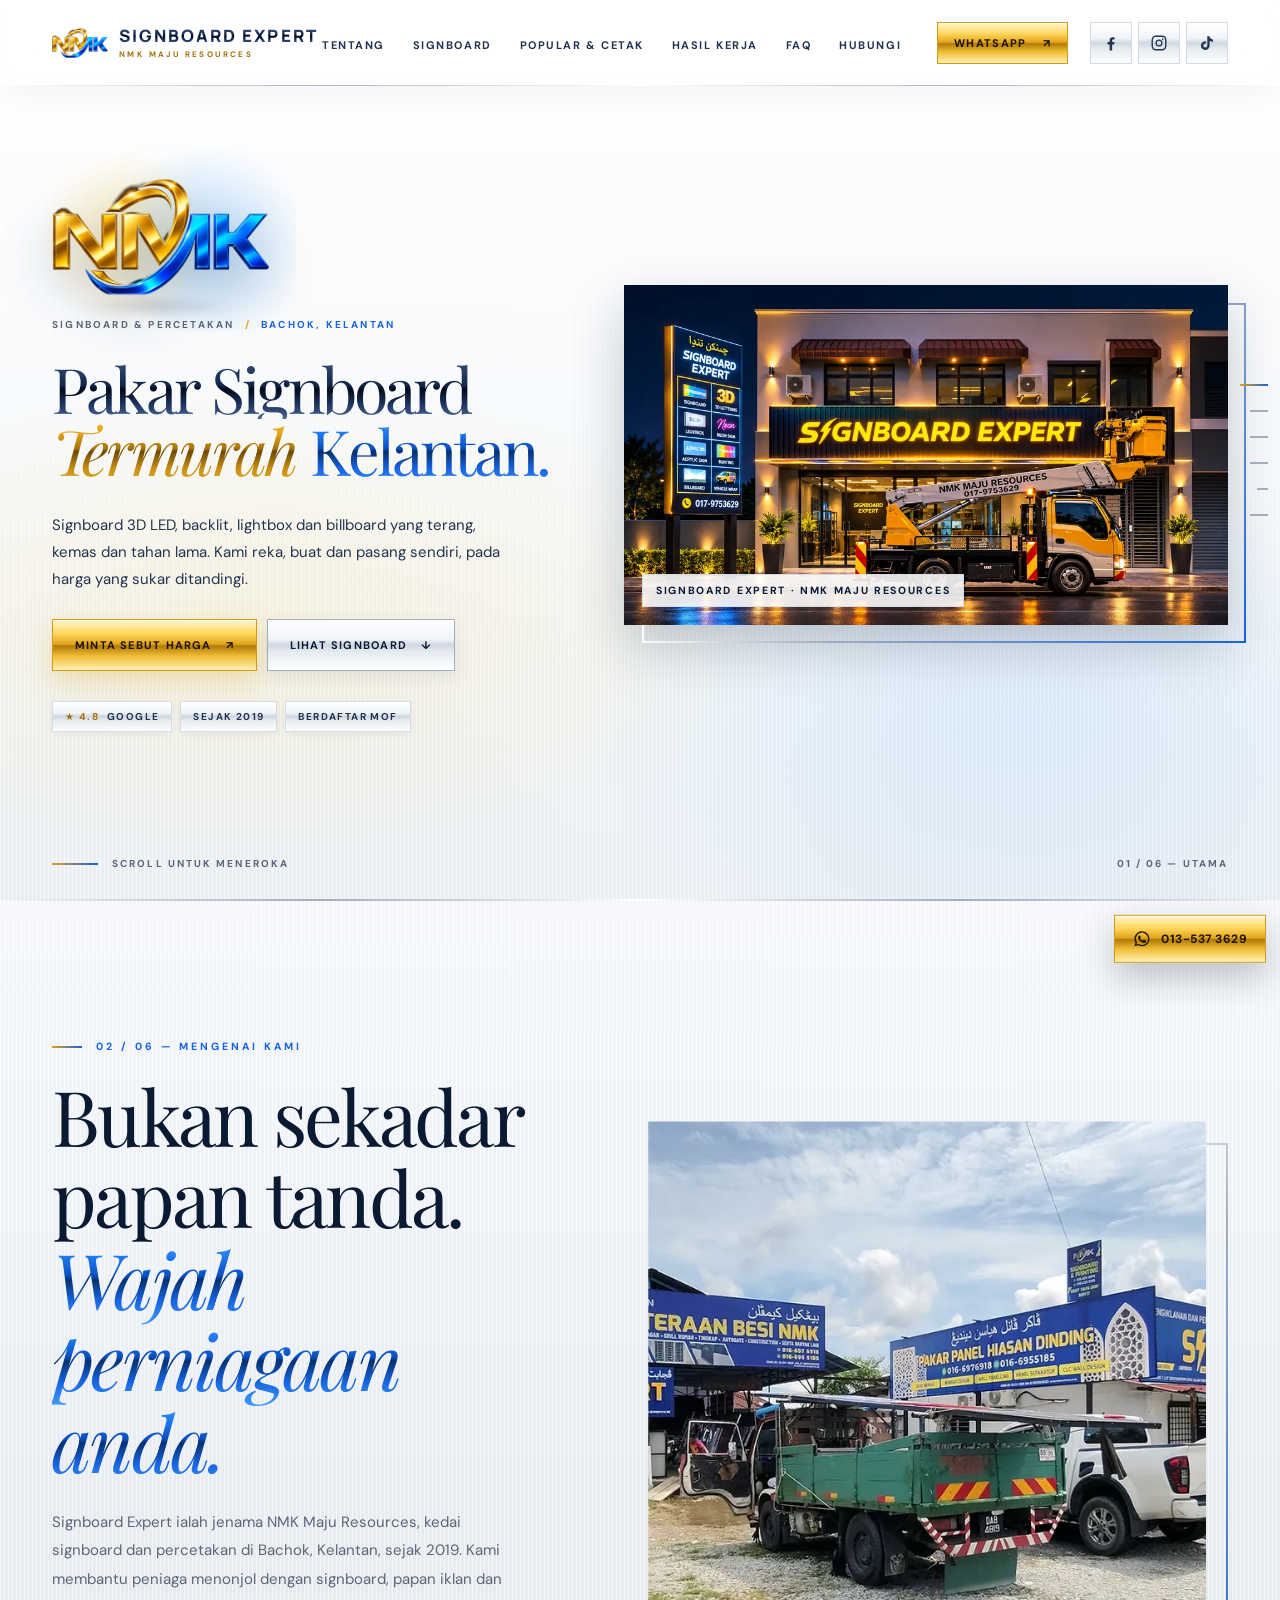
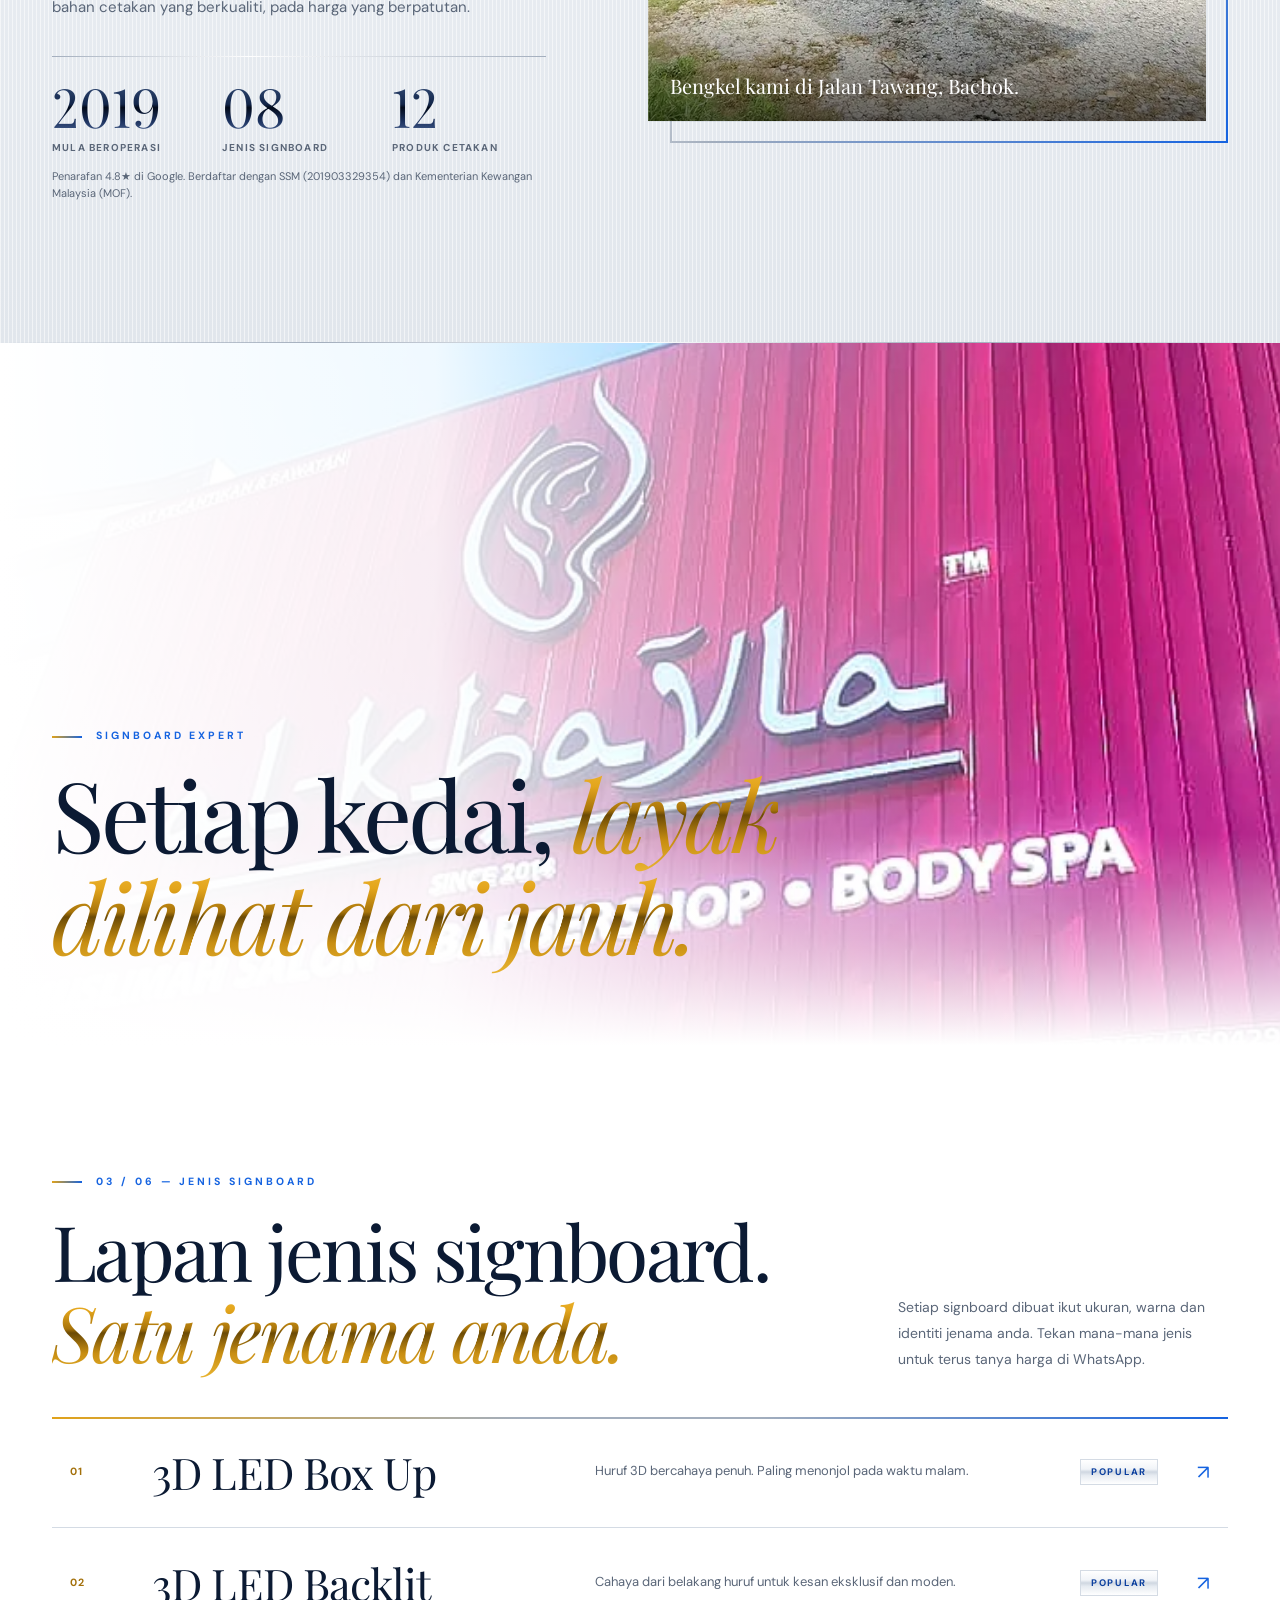
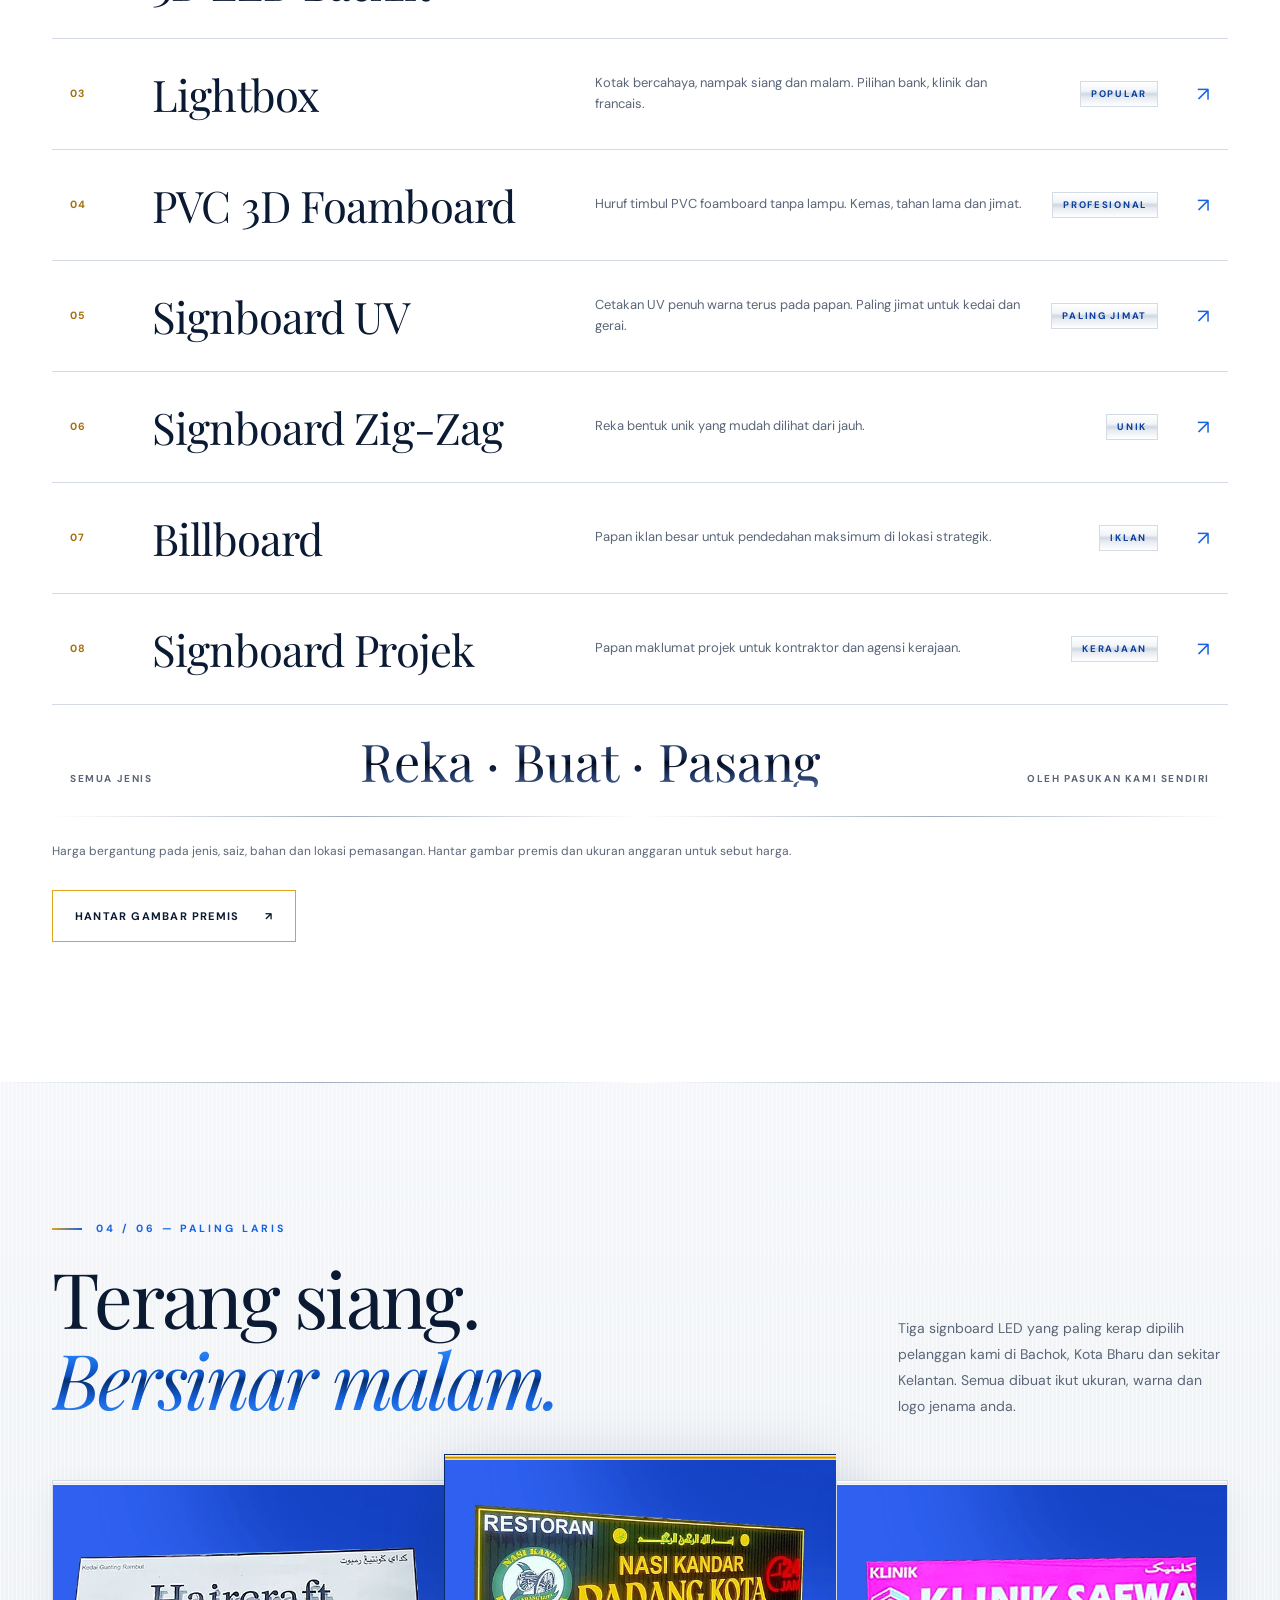
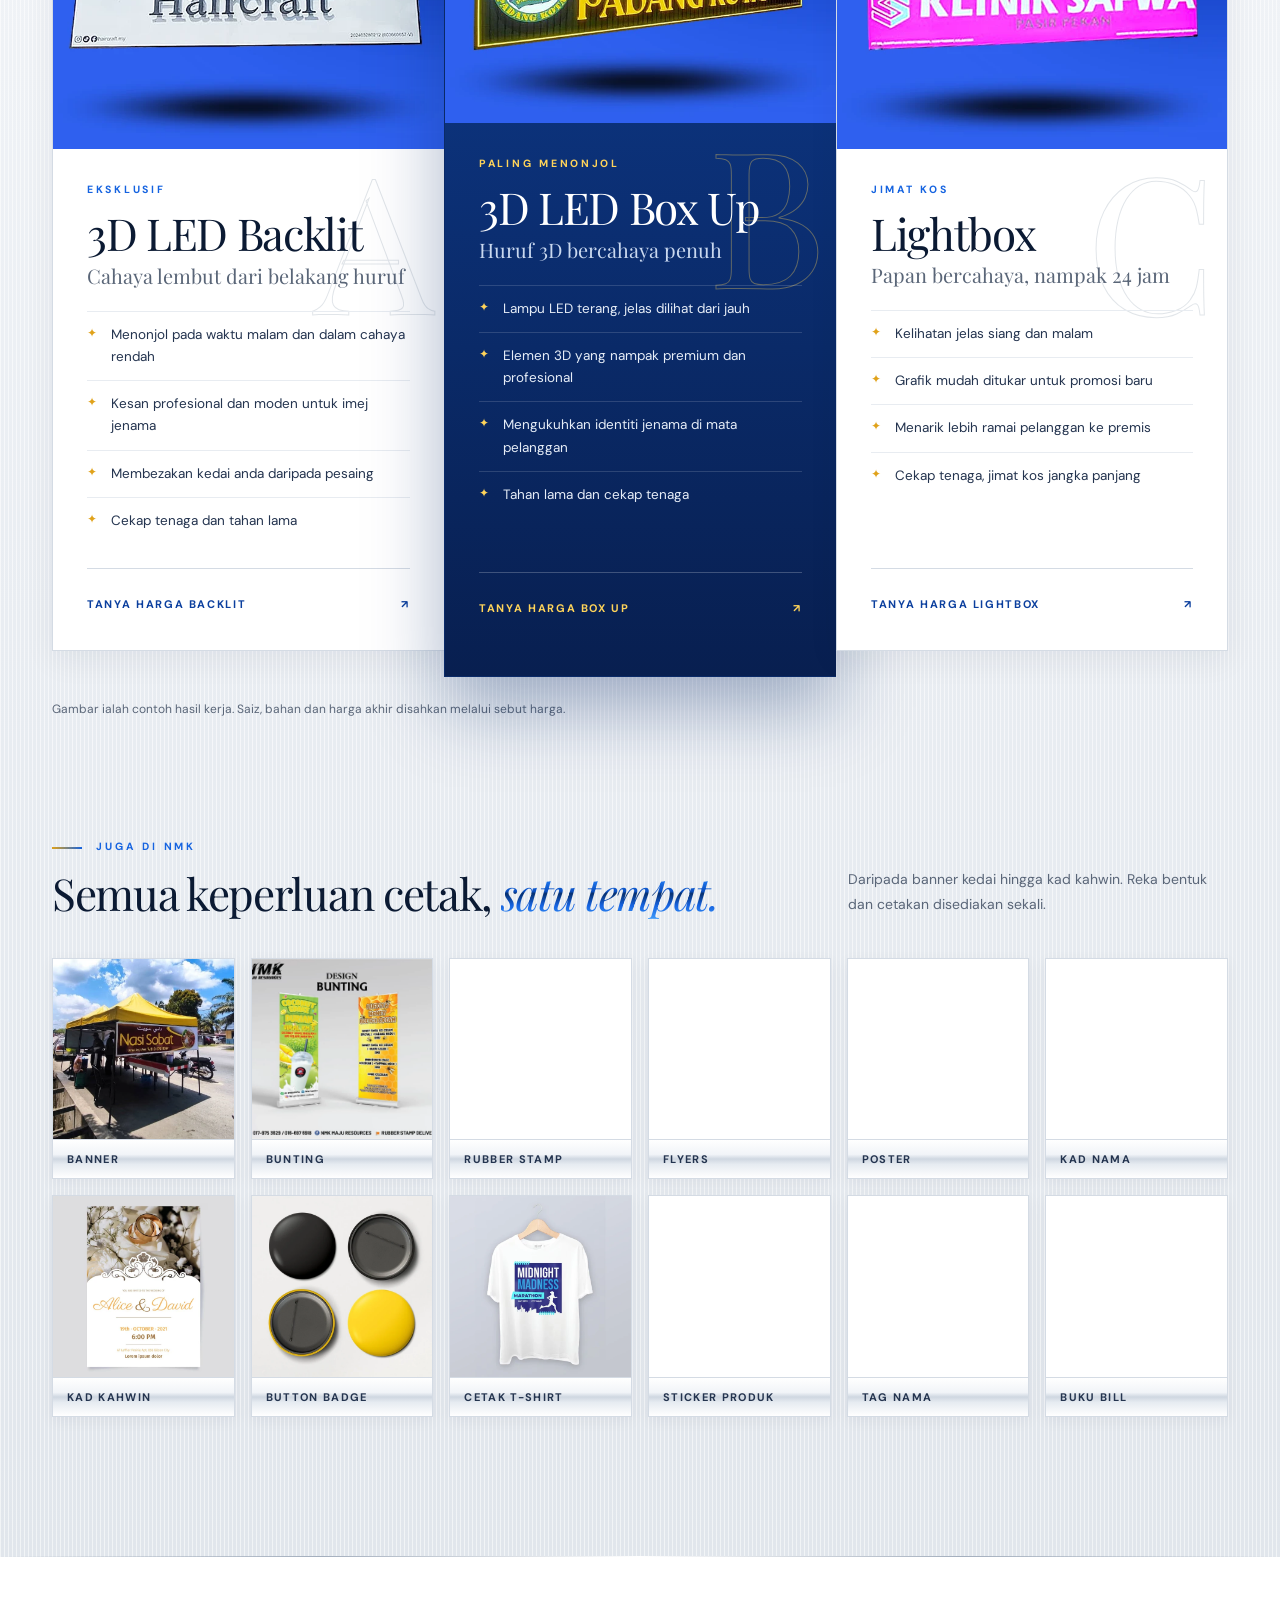
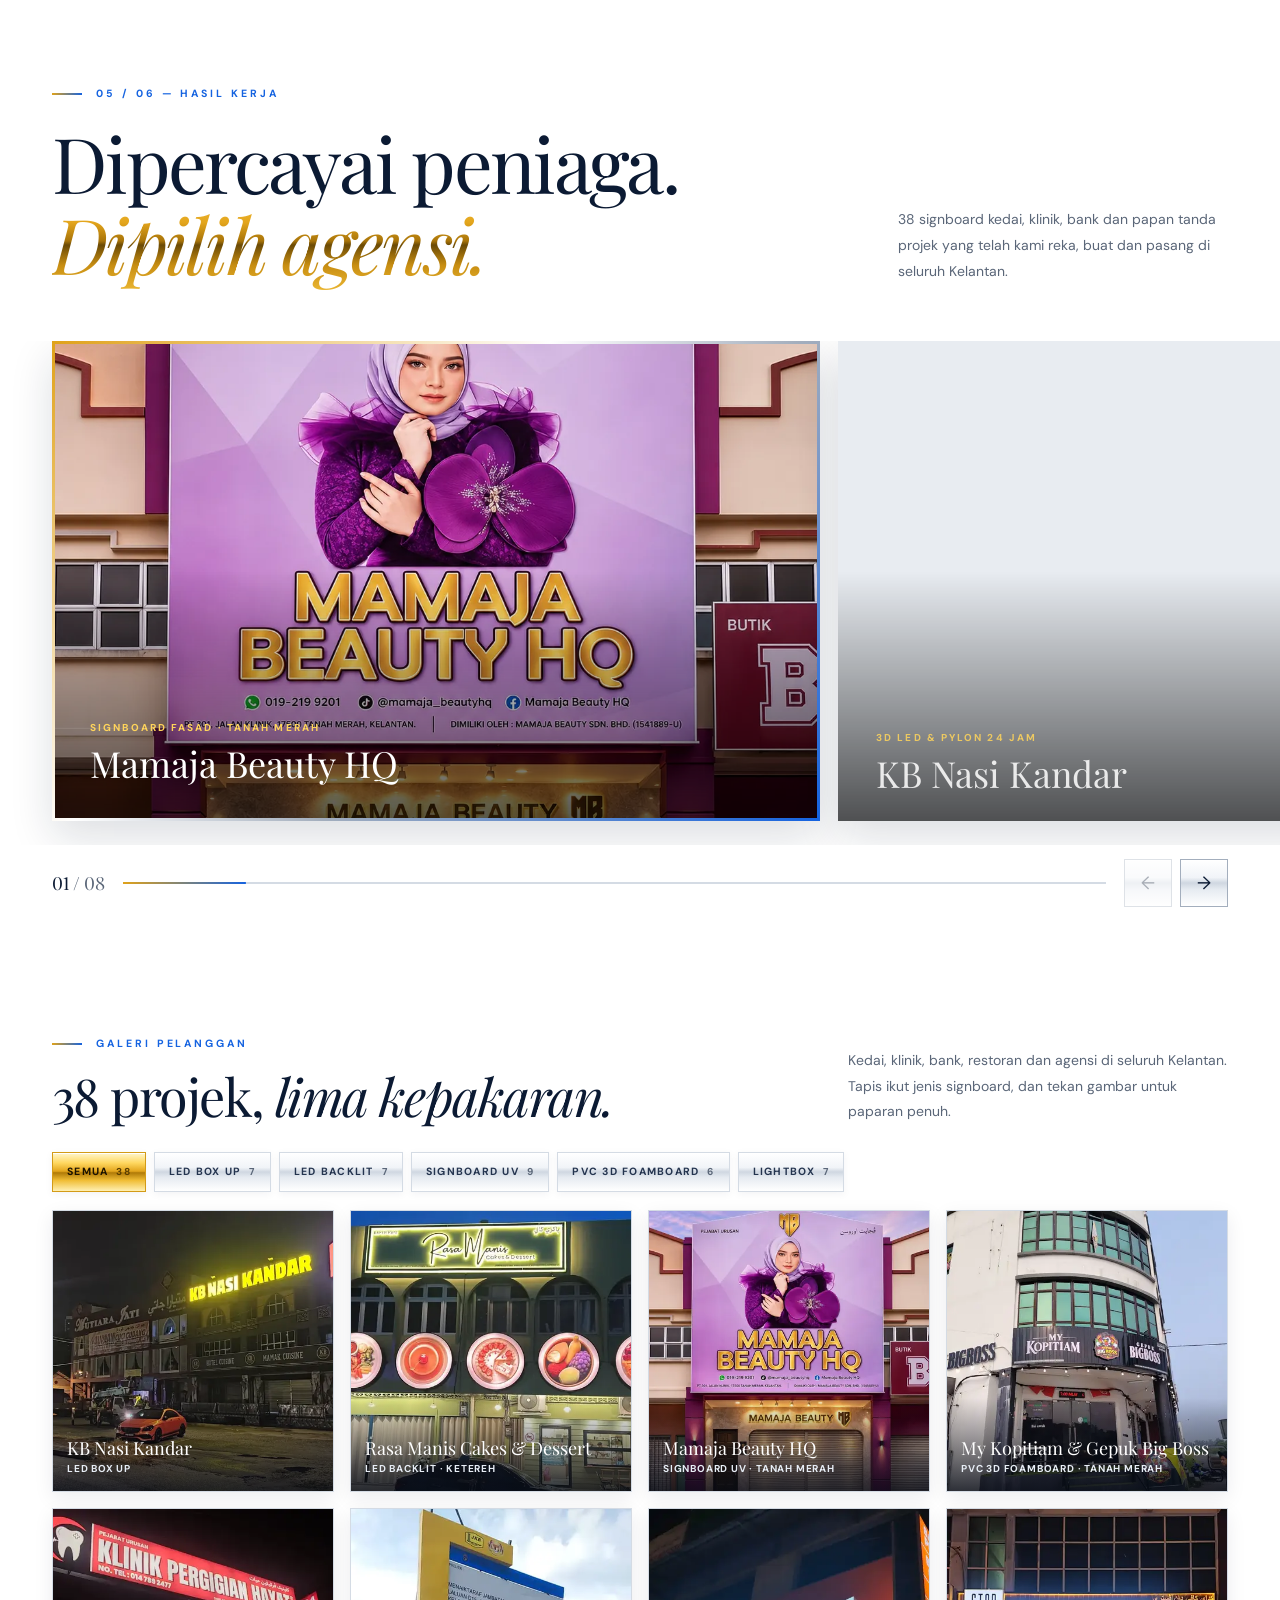
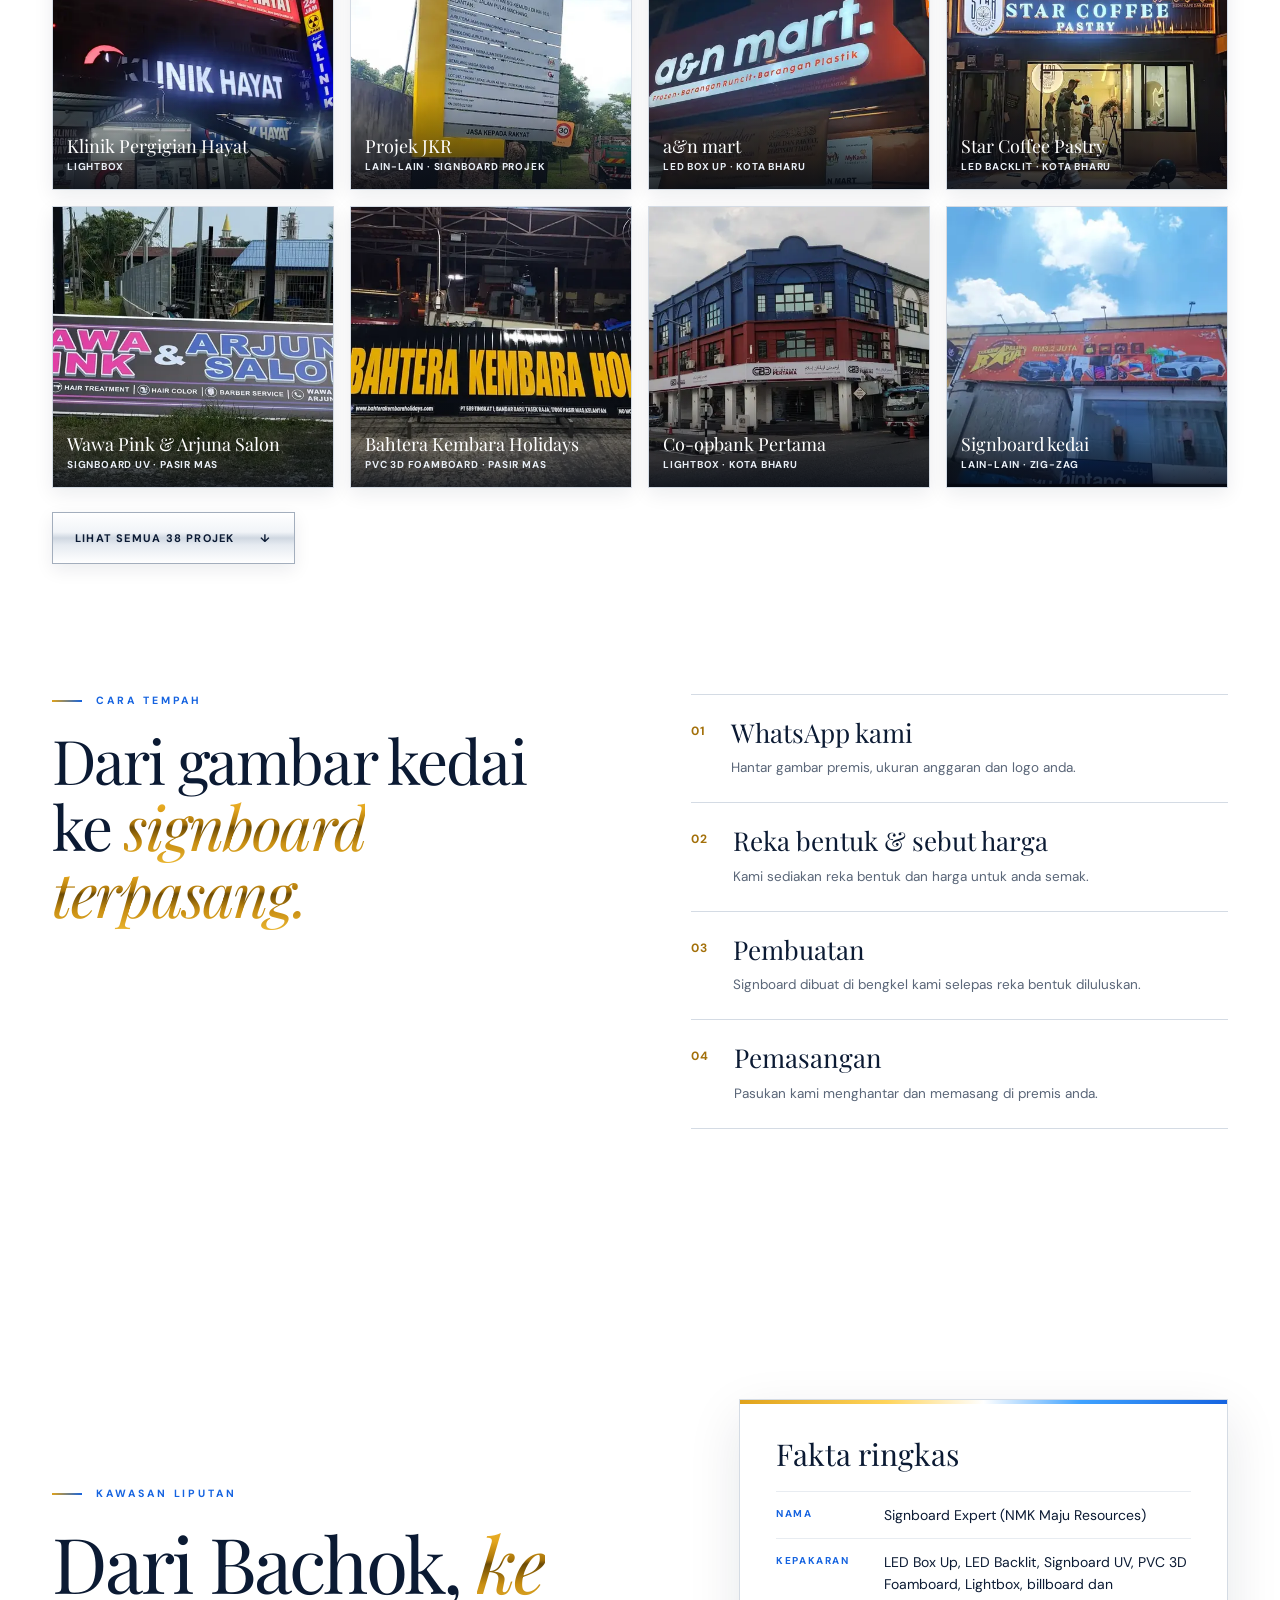
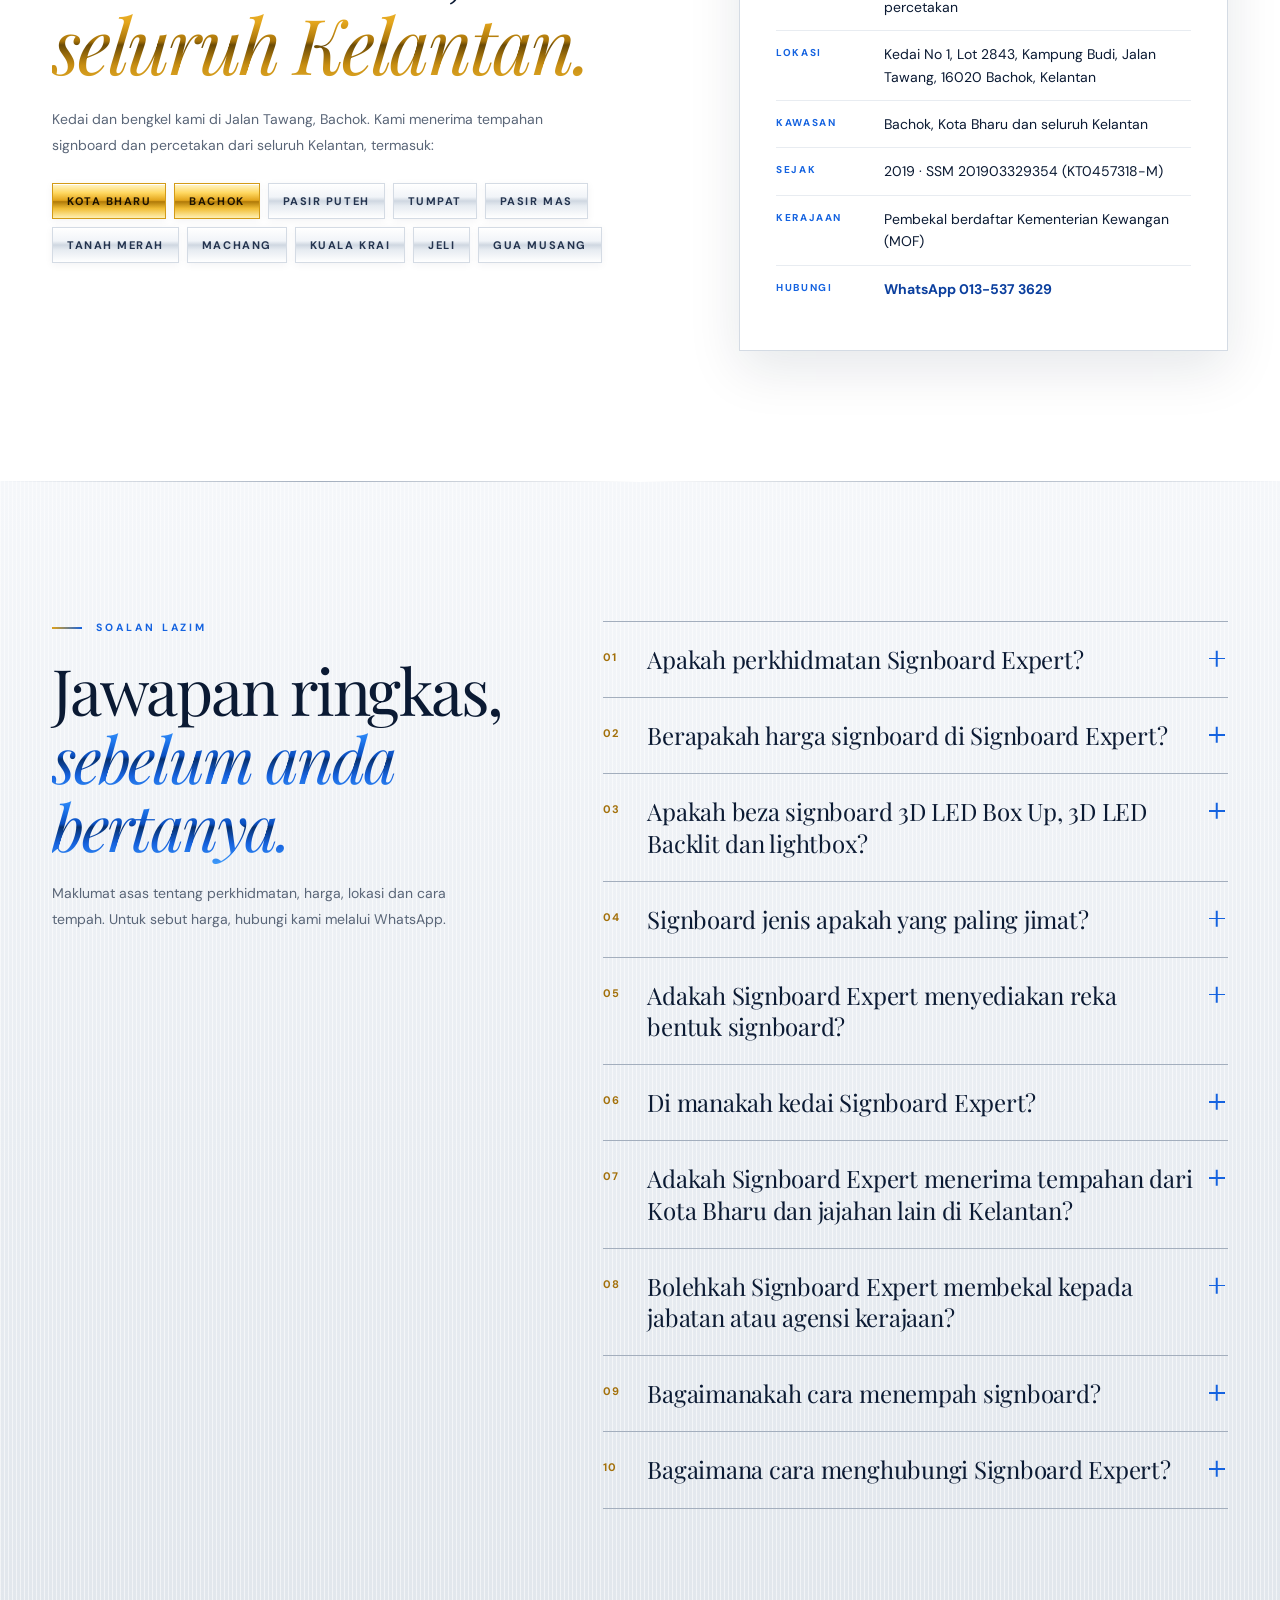
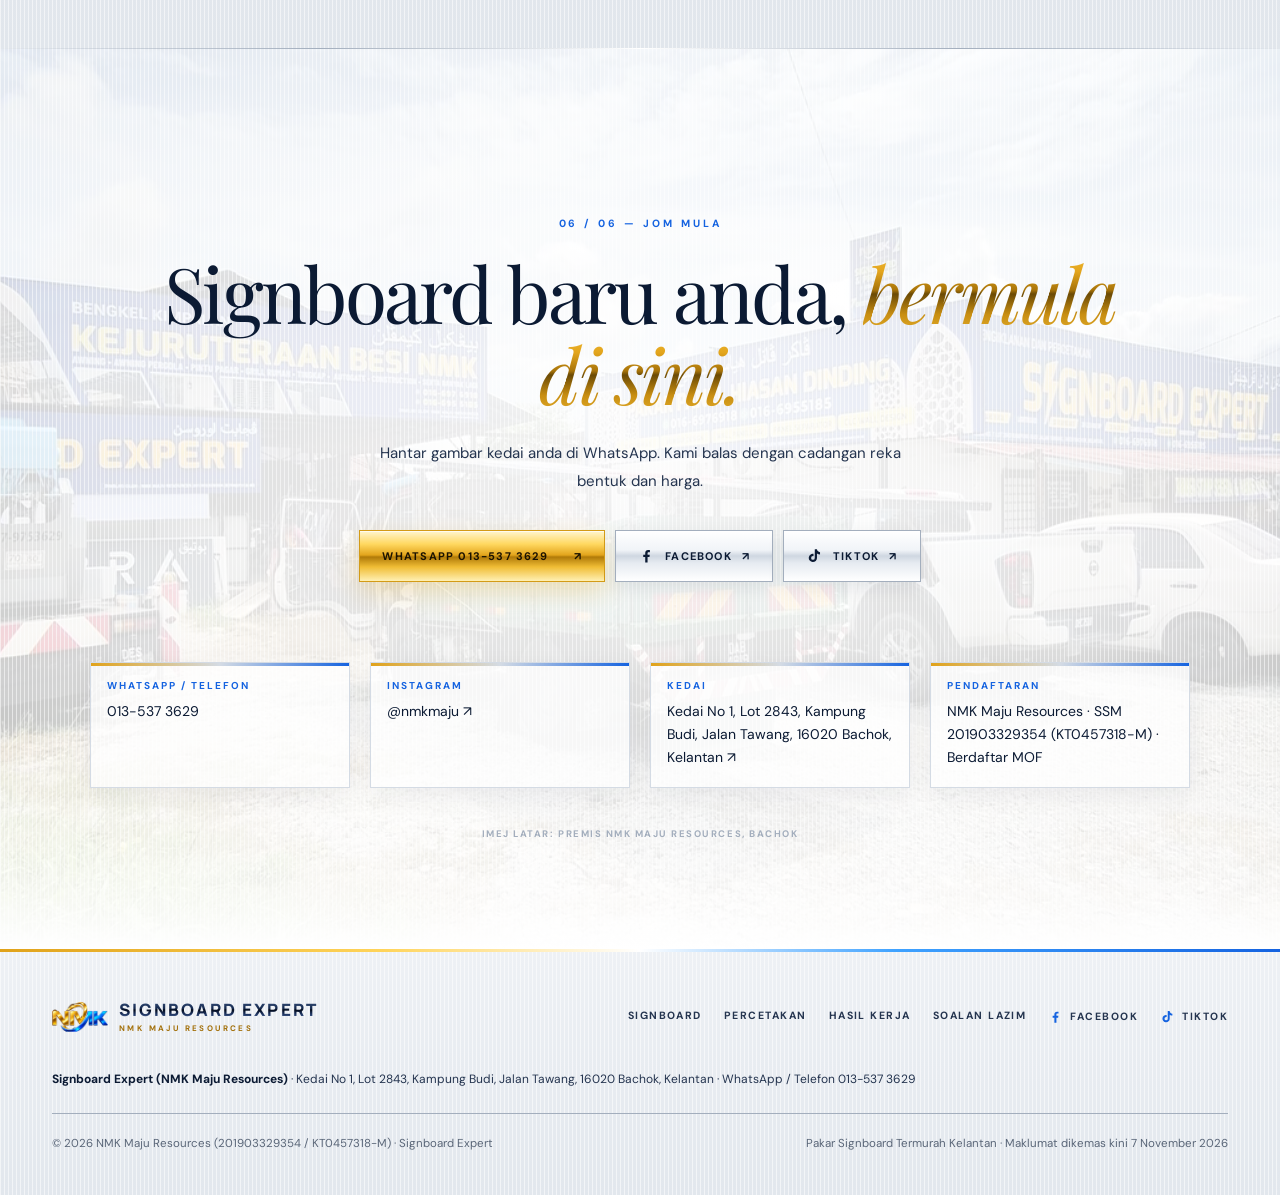
==== commit 026a532f: "Add customer gallery with 38 projects in five signboard categories - Featured slider now shows 8 sta" ====
--- a/index.html
+++ b/index.html
@@ -4,8 +4,8 @@
 <meta charset="utf-8">
 <meta name="viewport" content="width=device-width, initial-scale=1, viewport-fit=cover">
 <title>Pakar Signboard Termurah Kelantan | Signboard Expert</title>
-<meta name="description" content="Pakar signboard termurah Kelantan. Signboard 3D LED, backlit, lightboard &amp; billboard di Bachok &amp; Kota Bharu. Reka, buat &amp; pasang. WhatsApp 013-537 3629.">
-<meta name="keywords" content="signboard Kelantan, signboard Kota Bharu, signboard Bachok, signboard murah, kedai signboard, papan tanda, signboard 3D LED, signboard backlit, lightboard, billboard, percetakan Bachok">
+<meta name="description" content="Pakar signboard termurah Kelantan. Signboard 3D LED, backlit, lightbox &amp; billboard di Bachok &amp; Kota Bharu. Reka, buat &amp; pasang. WhatsApp 013-537 3629.">
+<meta name="keywords" content="signboard Kelantan, signboard Kota Bharu, signboard Bachok, signboard murah, kedai signboard, papan tanda, signboard 3D LED, signboard backlit, lightbox, billboard, percetakan Bachok">
 <link rel="canonical" href="https://dynopos.github.io/Nmk/">
 <meta name="robots" content="index, follow, max-image-preview:large, max-snippet:-1">
 <meta name="author" content="NMK Maju Resources">
@@ -22,7 +22,7 @@
 <meta property="og:site_name" content="Signboard Expert">
 <meta property="og:url" content="https://dynopos.github.io/Nmk/">
 <meta property="og:title" content="Pakar Signboard Termurah Kelantan | Signboard Expert">
-<meta property="og:description" content="Signboard 3D LED, backlit, lightboard, billboard &amp; percetakan. Reka, buat &amp; pasang. NMK Maju Resources, Bachok, Kelantan.">
+<meta property="og:description" content="Signboard 3D LED, backlit, lightbox, billboard &amp; percetakan. Reka, buat &amp; pasang. NMK Maju Resources, Bachok, Kelantan.">
 <meta property="og:image" content="https://dynopos.github.io/Nmk/assets/og-signboard-expert.jpg">
 <meta property="og:image:type" content="image/jpeg">
 <meta property="og:image:width" content="1200">
@@ -30,7 +30,7 @@
 <meta property="og:image:alt" content="Signboard Expert: Pakar Signboard Termurah Kelantan, WhatsApp 013-537 3629">
 <meta name="twitter:card" content="summary_large_image">
 <meta name="twitter:title" content="Pakar Signboard Termurah Kelantan | Signboard Expert">
-<meta name="twitter:description" content="Signboard 3D LED, backlit, lightboard, billboard &amp; percetakan di Kelantan.">
+<meta name="twitter:description" content="Signboard 3D LED, backlit, lightbox, billboard &amp; percetakan di Kelantan.">
 <meta name="twitter:image" content="https://dynopos.github.io/Nmk/assets/og-signboard-expert.jpg">
 
 <!-- Ringkasan untuk enjin carian AI (GEO) -->
@@ -44,7 +44,7 @@
 <link rel="preconnect" href="https://fonts.googleapis.com">
 <link rel="preconnect" href="https://fonts.gstatic.com" crossorigin>
 <link href="https://fonts.googleapis.com/css2?family=DM+Sans:wght@400;500;600;700&family=Manrope:wght@700;800&family=Playfair+Display:ital,wght@0,400;0,500;1,400&display=swap" rel="stylesheet">
-<link rel="stylesheet" href="css/style.css?v=20261107-6">
+<link rel="stylesheet" href="css/style.css?v=20261107-8">
 <script>document.documentElement.classList.add('js')</script>
 
 <!-- Data berstruktur: Organisasi, Perniagaan Tempatan, Servis, Laman, Soalan Lazim -->
@@ -107,7 +107,7 @@
     "NMK Maju Resources",
     "Signboard Expert Kelantan"
    ],
-   "description": "Pakar signboard di Kelantan: mereka, membuat dan memasang signboard 3D LED, backlit, lightboard, billboard dan papan tanda projek, serta perkhidmatan percetakan. Kedai di Bachok, menerima tempahan dari seluruh Kelantan. Pembekal berdaftar MOF.",
+   "description": "Pakar signboard di Kelantan: mereka, membuat dan memasang signboard 3D LED, backlit, lightbox, billboard dan papan tanda projek, serta perkhidmatan percetakan. Kedai di Bachok, menerima tempahan dari seluruh Kelantan. Pembekal berdaftar MOF.",
    "slogan": "Pakar Signboard Termurah Kelantan",
    "url": "https://dynopos.github.io/Nmk/",
    "parentOrganization": {
@@ -185,17 +185,17 @@
    ],
    "foundingDate": "2019-11-27",
    "knowsAbout": [
-    "Signboard 3D LED",
-    "Signboard backlit",
-    "Lightboard",
+    "Signboard LED Box Up",
+    "Signboard LED Backlit",
+    "Signboard UV",
+    "Signboard PVC 3D foamboard",
+    "Lightbox",
     "Billboard",
     "Papan tanda projek",
-    "Papan tanda kedai",
     "Percetakan banner dan bunting",
-    "Rubber stamp",
-    "Sticker dan label produk"
+    "Rubber stamp"
    ],
-   "keywords": "signboard Kelantan, signboard Kota Bharu, signboard Bachok, signboard murah, kedai signboard, papan tanda, signboard 3D LED, signboard backlit, lightboard, billboard, percetakan Bachok",
+   "keywords": "signboard Kelantan, signboard Kota Bharu, signboard Bachok, signboard murah, kedai signboard, papan tanda, signboard 3D LED, signboard backlit, lightbox, billboard, percetakan Bachok",
    "hasOfferCatalog": {
     "@type": "OfferCatalog",
     "name": "Signboard dan percetakan",
@@ -204,7 +204,7 @@
       "@type": "Offer",
       "itemOffered": {
        "@type": "Service",
-       "name": "Signboard 3D LED Box Up Lettering",
+       "name": "Signboard LED Box Up",
        "description": "Huruf 3D bercahaya penuh, paling menonjol pada waktu malam.",
        "provider": {
         "@id": "https://dynopos.github.io/Nmk/#business"
@@ -219,7 +219,7 @@
       "@type": "Offer",
       "itemOffered": {
        "@type": "Service",
-       "name": "Signboard 3D LED Backlit",
+       "name": "Signboard LED Backlit",
        "description": "Cahaya dari belakang huruf untuk kesan eksklusif dan moden.",
        "provider": {
         "@id": "https://dynopos.github.io/Nmk/#business"
@@ -234,8 +234,8 @@
       "@type": "Offer",
       "itemOffered": {
        "@type": "Service",
-       "name": "Signboard lightboard",
-       "description": "Papan bercahaya yang kelihatan 24 jam; grafik mudah ditukar untuk promosi.",
+       "name": "Signboard lightbox",
+       "description": "Kotak bercahaya yang kelihatan siang dan malam; pilihan bank, klinik dan francais.",
        "provider": {
         "@id": "https://dynopos.github.io/Nmk/#business"
        },
@@ -249,8 +249,8 @@
       "@type": "Offer",
       "itemOffered": {
        "@type": "Service",
-       "name": "Signboard 3D",
-       "description": "Huruf timbul yang profesional dan tahan lama.",
+       "name": "Signboard PVC 3D foamboard",
+       "description": "Huruf timbul PVC foamboard tanpa lampu; kemas, tahan lama dan jimat.",
        "provider": {
         "@id": "https://dynopos.github.io/Nmk/#business"
        },
@@ -264,8 +264,8 @@
       "@type": "Offer",
       "itemOffered": {
        "@type": "Service",
-       "name": "Signboard biasa (standard)",
-       "description": "Pilihan asas yang kos efektif untuk kedai dan gerai.",
+       "name": "Signboard UV",
+       "description": "Cetakan UV penuh warna terus pada papan; pilihan paling jimat.",
        "provider": {
         "@id": "https://dynopos.github.io/Nmk/#business"
        },
@@ -354,7 +354,7 @@
    "@id": "https://dynopos.github.io/Nmk/#webpage",
    "url": "https://dynopos.github.io/Nmk/",
    "name": "Pakar Signboard Termurah Kelantan | Signboard Expert",
-   "description": "Pakar signboard termurah Kelantan. Signboard 3D LED, backlit, lightboard & billboard di Bachok & Kota Bharu. Reka, buat & pasang. WhatsApp 013-537 3629.",
+   "description": "Pakar signboard termurah Kelantan. Signboard 3D LED, backlit, lightbox & billboard di Bachok & Kota Bharu. Reka, buat & pasang. WhatsApp 013-537 3629.",
    "inLanguage": "ms-MY",
    "isPartOf": {
     "@id": "https://dynopos.github.io/Nmk/#website"
@@ -392,7 +392,7 @@
      "name": "Apakah perkhidmatan Signboard Expert?",
      "acceptedAnswer": {
       "@type": "Answer",
-      "text": "Signboard Expert (NMK Maju Resources) mereka, membuat dan memasang signboard 3D LED Box Up Lettering, 3D LED Backlit, lightboard, signboard 3D, signboard biasa, signboard zig-zag, billboard dan papan tanda projek. Kami juga menyediakan percetakan banner, bunting, flyers, poster, kad nama, kad kahwin, sticker produk, buku bill, rubber stamp, button badge, tag nama dan cetakan t-shirt."
+      "text": "Signboard Expert (NMK Maju Resources) mereka, membuat dan memasang signboard LED Box Up, LED Backlit, lightbox, signboard PVC 3D foamboard, signboard UV, signboard zig-zag, billboard dan papan tanda projek. Kami juga menyediakan percetakan banner, bunting, flyers, poster, kad nama, kad kahwin, sticker produk, buku bill, rubber stamp, button badge, tag nama dan cetakan t-shirt."
      }
     },
     {
@@ -405,10 +405,10 @@
     },
     {
      "@type": "Question",
-     "name": "Apakah beza signboard 3D LED Box Up, 3D LED Backlit dan lightboard?",
+     "name": "Apakah beza signboard 3D LED Box Up, 3D LED Backlit dan lightbox?",
      "acceptedAnswer": {
       "@type": "Answer",
-      "text": "3D LED Box Up ialah huruf 3D yang bercahaya penuh, paling menonjol pada waktu malam. 3D LED Backlit memancarkan cahaya dari belakang huruf untuk kesan eksklusif dan moden. Lightboard ialah papan bercahaya yang kelihatan siang dan malam, dan grafiknya mudah ditukar bila ada promosi baru."
+      "text": "3D LED Box Up ialah huruf 3D yang bercahaya penuh, paling menonjol pada waktu malam. 3D LED Backlit memancarkan cahaya dari belakang huruf untuk kesan eksklusif dan moden. Lightbox ialah papan bercahaya yang kelihatan siang dan malam, dan grafiknya mudah ditukar bila ada promosi baru."
      }
     },
     {
@@ -416,7 +416,7 @@
      "name": "Signboard jenis apakah yang paling jimat?",
      "acceptedAnswer": {
       "@type": "Answer",
-      "text": "Signboard biasa (standard) ialah pilihan paling asas dan kos efektif untuk kedai dan gerai. Lightboard pula cekap tenaga dan menjimatkan kos dalam jangka panjang kerana grafiknya boleh ditukar tanpa membuat papan baru."
+      "text": "Signboard UV (cetakan UV penuh warna) ialah pilihan paling jimat untuk kedai dan gerai. Lightbox pula cekap tenaga dan menjimatkan kos dalam jangka panjang kerana grafiknya boleh ditukar tanpa membuat papan baru."
      }
     },
     {
@@ -547,7 +547,7 @@
         <span class="mask"><span class="intro-anim" style="--d:.8s"><i class="chrome-gold">Termurah</i> <span class="chrome-blue">Kelantan.</span></span></span>
       </h1>
       <div class="hero-copy intro-anim" style="--d:1.05s">
-        <p>Signboard 3D LED, backlit, lightboard dan billboard yang terang, kemas dan tahan lama. Kami reka, buat dan pasang sendiri, pada harga yang sukar ditandingi.</p>
+        <p>Signboard 3D LED, backlit, lightbox dan billboard yang terang, kemas dan tahan lama. Kami reka, buat dan pasang sendiri, pada harga yang sukar ditandingi.</p>
         <div class="hero-actions">
           <a class="btn btn-gold wa-link" href="https://wa.me/60135373629" target="_blank" rel="noopener" data-message="Assalamualaikum Signboard Expert, saya nak minta sebut harga signboard.">Minta sebut harga <span aria-hidden="true">↗</span></a>
           <a class="btn btn-ghost" href="#signboard">Lihat signboard <span aria-hidden="true">↓</span></a>
@@ -614,12 +614,12 @@
         <span class="n">01</span><span class="name">3D LED Box Up</span><small>Huruf 3D bercahaya penuh. Paling menonjol pada waktu malam.</small><span class="tag">Popular</span><span class="arr" aria-hidden="true">↗</span></a></li>
       <li><a class="type-row wa-link" href="https://wa.me/60135373629" target="_blank" rel="noopener" data-message="Assalamualaikum Signboard Expert, saya nak tanya harga signboard 3D LED Backlit.">
         <span class="n">02</span><span class="name">3D LED Backlit</span><small>Cahaya dari belakang huruf untuk kesan eksklusif dan moden.</small><span class="tag">Popular</span><span class="arr" aria-hidden="true">↗</span></a></li>
-      <li><a class="type-row wa-link" href="https://wa.me/60135373629" target="_blank" rel="noopener" data-message="Assalamualaikum Signboard Expert, saya nak tanya harga signboard lightboard.">
-        <span class="n">03</span><span class="name">Lightboard</span><small>Nampak 24 jam dan mudah dikemas kini bila ada promosi baru.</small><span class="tag">Popular</span><span class="arr" aria-hidden="true">↗</span></a></li>
-      <li><a class="type-row wa-link" href="https://wa.me/60135373629" target="_blank" rel="noopener" data-message="Assalamualaikum Signboard Expert, saya nak tanya harga signboard 3D.">
-        <span class="n">04</span><span class="name">Signboard 3D</span><small>Huruf timbul yang profesional, tahan lama dan mudah diingati.</small><span class="tag">Profesional</span><span class="arr" aria-hidden="true">↗</span></a></li>
-      <li><a class="type-row wa-link" href="https://wa.me/60135373629" target="_blank" rel="noopener" data-message="Assalamualaikum Signboard Expert, saya nak tanya harga signboard biasa.">
-        <span class="n">05</span><span class="name">Signboard Biasa</span><small>Pilihan asas yang kos efektif untuk kedai dan gerai.</small><span class="tag">Jimat</span><span class="arr" aria-hidden="true">↗</span></a></li>
+      <li><a class="type-row wa-link" href="https://wa.me/60135373629" target="_blank" rel="noopener" data-message="Assalamualaikum Signboard Expert, saya nak tanya harga signboard lightbox.">
+        <span class="n">03</span><span class="name">Lightbox</span><small>Kotak bercahaya, nampak siang dan malam. Pilihan bank, klinik dan francais.</small><span class="tag">Popular</span><span class="arr" aria-hidden="true">↗</span></a></li>
+      <li><a class="type-row wa-link" href="https://wa.me/60135373629" target="_blank" rel="noopener" data-message="Assalamualaikum Signboard Expert, saya nak tanya harga signboard PVC 3D foamboard.">
+        <span class="n">04</span><span class="name">PVC 3D Foamboard</span><small>Huruf timbul PVC foamboard tanpa lampu. Kemas, tahan lama dan jimat.</small><span class="tag">Profesional</span><span class="arr" aria-hidden="true">↗</span></a></li>
+      <li><a class="type-row wa-link" href="https://wa.me/60135373629" target="_blank" rel="noopener" data-message="Assalamualaikum Signboard Expert, saya nak tanya harga signboard UV.">
+        <span class="n">05</span><span class="name">Signboard UV</span><small>Cetakan UV penuh warna terus pada papan. Paling jimat untuk kedai dan gerai.</small><span class="tag">Paling jimat</span><span class="arr" aria-hidden="true">↗</span></a></li>
       <li><a class="type-row wa-link" href="https://wa.me/60135373629" target="_blank" rel="noopener" data-message="Assalamualaikum Signboard Expert, saya nak tanya harga signboard zig-zag.">
         <span class="n">06</span><span class="name">Signboard Zig-Zag</span><small>Reka bentuk unik yang mudah dilihat dari jauh.</small><span class="tag">Unik</span><span class="arr" aria-hidden="true">↗</span></a></li>
       <li><a class="type-row wa-link" href="https://wa.me/60135373629" target="_blank" rel="noopener" data-message="Assalamualaikum Signboard Expert, saya nak tanya harga billboard.">
@@ -681,12 +681,12 @@
           <a class="packlink wa-link" href="https://wa.me/60135373629" target="_blank" rel="noopener" data-message="Assalamualaikum Signboard Expert, saya berminat signboard 3D LED Box Up Lettering. Boleh bagi sebut harga?">Tanya harga Box Up <span aria-hidden="true">↗</span></a>
         </div>
       </article>
-      <article class="pack reveal" aria-labelledby="pk-lightboard">
-        <div class="pack-img"><img src="assets/Lightboard-popular.webp" width="640" height="640" loading="lazy" decoding="async" alt="Contoh signboard lightboard"></div>
+      <article class="pack reveal" aria-labelledby="pk-lightbox">
+        <div class="pack-img"><img src="assets/Lightboard-popular.webp" width="640" height="640" loading="lazy" decoding="async" alt="Contoh signboard lightbox"></div>
         <div class="pack-body">
           <span class="pack-letter" aria-hidden="true">C</span>
           <p class="over">Jimat kos</p>
-          <h3 id="pk-lightboard">Lightboard</h3>
+          <h3 id="pk-lightbox">Lightbox</h3>
           <p class="price">Papan bercahaya, nampak 24 jam</p>
           <ul>
             <li>Kelihatan jelas siang dan malam</li>
@@ -694,7 +694,7 @@
             <li>Menarik lebih ramai pelanggan ke premis</li>
             <li>Cekap tenaga, jimat kos jangka panjang</li>
           </ul>
-          <a class="packlink wa-link" href="https://wa.me/60135373629" target="_blank" rel="noopener" data-message="Assalamualaikum Signboard Expert, saya berminat signboard lightboard. Boleh bagi sebut harga?">Tanya harga Lightboard <span aria-hidden="true">↗</span></a>
+          <a class="packlink wa-link" href="https://wa.me/60135373629" target="_blank" rel="noopener" data-message="Assalamualaikum Signboard Expert, saya berminat signboard lightbox. Boleh bagi sebut harga?">Tanya harga Lightbox <span aria-hidden="true">↗</span></a>
         </div>
       </article>
     </div>
@@ -731,38 +731,46 @@
       <p class="scene-tag reveal">05 / 06 — Hasil kerja</p>
       <h2 id="hasil-title" class="reveal">Dipercayai peniaga.<br><em>Dipilih agensi.</em></h2>
     </div>
-    <p class="reveal">Antara signboard kedai dan papan tanda projek yang telah kami reka, buat dan pasang untuk peniaga dan agensi di Kelantan.</p>
+    <p class="reveal">38 signboard kedai, klinik, bank dan papan tanda projek yang telah kami reka, buat dan pasang di seluruh Kelantan.</p>
   </div>
 
   <div class="reel reveal" id="reel" role="region" aria-roledescription="slider" aria-label="Galeri hasil kerja">
     <div class="reel-track" id="reel-track" tabindex="0">
-      <figure class="slide" aria-label="1 daripada 6">
-        <img src="assets/Mamaja-Beauty-HQ-signboard-fasad-Tanah-Merah.webp" style="object-position:50% 30%" width="1122" height="1402" loading="lazy" decoding="async" alt="Signboard fasad Mamaja Beauty HQ di Tanah Merah, Kelantan" draggable="false">
+      <figure class="slide" aria-label="1 daripada 8">
+        <img src="assets/Mamaja-Beauty-HQ-signboard-fasad-Tanah-Merah.webp" style="object-position:50% 30%" width="1122" height="1402" loading="lazy" decoding="async" alt="Signboard Mamaja Beauty HQ (Signboard fasad · Tanah Merah) oleh Signboard Expert" draggable="false">
         <figcaption><span>Signboard fasad · Tanah Merah</span>Mamaja Beauty HQ</figcaption>
       </figure>
-      <figure class="slide" aria-label="2 daripada 6">
-        <img src="assets/Wanpaku-Coffee-Signboard-Expert-Kota-Bharu.webp" width="800" height="800" loading="lazy" decoding="async" alt="Signboard 3D LED Wanpaku Coffee pada waktu malam" draggable="false">
-        <figcaption><span>3D LED</span>Wanpaku Coffee</figcaption>
+      <figure class="slide" aria-label="2 daripada 8">
+        <img src="assets/projek-kb-nasi-kandar-24-jam.webp" style="object-position:60% 40%" width="1400" height="788" loading="lazy" decoding="async" alt="Signboard KB Nasi Kandar (3D LED &amp; pylon 24 jam) oleh Signboard Expert" draggable="false">
+        <figcaption><span>3D LED &amp; pylon 24 jam</span>KB Nasi Kandar</figcaption>
       </figure>
-      <figure class="slide" aria-label="3 daripada 6">
-        <img src="assets/signboard_backlit_3.webp" width="1080" height="712" loading="lazy" decoding="async" alt="Signboard backlit Yellow Bamboo Chicken Chop" draggable="false">
-        <figcaption><span>Backlit</span>Yellow Bamboo Chicken Chop</figcaption>
+      <figure class="slide" aria-label="3 daripada 8">
+        <img src="assets/projek-rasa-manis-cakes-dessert-ketereh.webp" style="object-position:50% 40%" width="1280" height="720" loading="lazy" decoding="async" alt="Signboard Rasa Manis Cakes &amp; Dessert (LED neon &amp; lightbox bulat · Ketereh) oleh Signboard Expert" draggable="false">
+        <figcaption><span>LED neon &amp; lightbox bulat · Ketereh</span>Rasa Manis Cakes &amp; Dessert</figcaption>
       </figure>
-      <figure class="slide" aria-label="4 daripada 6">
-        <img src="assets/al-khayla-Signboard-Expert-Kota-Bharu.webp" width="800" height="800" loading="lazy" decoding="async" alt="Signboard al-Khayla Muslimah Salon" draggable="false">
-        <figcaption><span>Signboard 3D</span>al-Khayla</figcaption>
+      <figure class="slide" aria-label="4 daripada 8">
+        <img src="assets/projek-klinik-pergigian-hayat.webp" style="object-position:50% 35%" width="1400" height="787" loading="lazy" decoding="async" alt="Signboard Klinik Pergigian Hayat (3D LED, lightbox &amp; pylon) oleh Signboard Expert" draggable="false">
+        <figcaption><span>3D LED, lightbox &amp; pylon</span>Klinik Pergigian Hayat</figcaption>
       </figure>
-      <figure class="slide" aria-label="5 daripada 6">
-        <img src="assets/JKR-Project-Signboard-Expert-Kota-Bharu.webp" width="800" height="800" loading="lazy" decoding="async" alt="Papan tanda projek JKR Kelantan" draggable="false">
-        <figcaption><span>Signboard projek</span>Projek JKR</figcaption>
+      <figure class="slide" aria-label="5 daripada 8">
+        <img src="assets/projek-star-coffee-pastry-kota-bharu.webp" style="object-position:50% 40%" width="787" height="1400" loading="lazy" decoding="async" alt="Signboard Star Coffee Pastry (3D LED backlit · Kota Bharu) oleh Signboard Expert" draggable="false">
+        <figcaption><span>3D LED backlit · Kota Bharu</span>Star Coffee Pastry</figcaption>
       </figure>
-      <figure class="slide" aria-label="6 daripada 6">
-        <img src="assets/signboard-zig-zag-2.webp" width="1080" height="812" loading="lazy" decoding="async" alt="Signboard zig-zag di bangunan kedai" draggable="false">
-        <figcaption><span>Zig-zag</span>Signboard kedai</figcaption>
+      <figure class="slide" aria-label="6 daripada 8">
+        <img src="assets/projek-mediklinik-nusa-tok-bali.webp" style="object-position:50% 50%" width="1400" height="788" loading="lazy" decoding="async" alt="Signboard Mediklinik Nusa Tok Bali (Lightbox sudut · Tok Bali) oleh Signboard Expert" draggable="false">
+        <figcaption><span>Lightbox sudut · Tok Bali</span>Mediklinik Nusa Tok Bali</figcaption>
       </figure>
+      <figure class="slide" aria-label="7 daripada 8">
+        <img src="assets/projek-wana-beauty-mall-hq.webp" style="object-position:50% 40%" width="1280" height="576" loading="lazy" decoding="async" alt="Signboard Wana Beauty Mall HQ (3D LED backlit) oleh Signboard Expert" draggable="false">
+        <figcaption><span>3D LED backlit</span>Wana Beauty Mall HQ</figcaption>
+      </figure>
+      <figure class="slide" aria-label="8 daripada 8">
+        <img src="assets/projek-stegoland-jasmine-kota-bharu.webp" style="object-position:50% 40%" width="1024" height="768" loading="lazy" decoding="async" alt="Signboard Stegoland &amp; Jasmine (Lightbox &amp; 3D LED · Kota Bharu) oleh Signboard Expert" draggable="false">
+        <figcaption><span>Lightbox &amp; 3D LED · Kota Bharu</span>Stegoland &amp; Jasmine</figcaption>
+      </figure>
     </div>
     <div class="wrap reel-controls">
-      <p class="reel-count" aria-live="polite"><b id="reel-current">01</b> / <span id="reel-total">06</span></p>
+      <p class="reel-count" aria-live="polite"><b id="reel-current">01</b> / <span id="reel-total">08</span></p>
       <div class="reel-bar" aria-hidden="true"><span id="reel-bar"></span></div>
       <div class="reel-buttons">
         <button type="button" class="reel-btn" id="reel-prev" aria-label="Slaid sebelum">←</button>
@@ -770,6 +778,72 @@
       </div>
     </div>
   </div>
+
+  <div class="wrap works">
+    <div class="works-head">
+      <div>
+        <p class="scene-tag reveal">Galeri pelanggan</p>
+        <h3 class="works-title reveal">38 projek, <em>lima kepakaran.</em></h3>
+      </div>
+      <p class="reveal">Kedai, klinik, bank, restoran dan agensi di seluruh Kelantan. Tapis ikut jenis signboard, dan tekan gambar untuk paparan penuh.</p>
+    </div>
+    <div class="works-filter reveal" role="group" aria-label="Tapis ikut jenis signboard">
+      <button type="button" class="chip-f" data-filter="semua" aria-pressed="true">Semua <i>38</i></button>
+      <button type="button" class="chip-f" data-filter="boxup" aria-pressed="false">LED Box Up <i>7</i></button>
+      <button type="button" class="chip-f" data-filter="backlit" aria-pressed="false">LED Backlit <i>7</i></button>
+      <button type="button" class="chip-f" data-filter="uv" aria-pressed="false">Signboard UV <i>9</i></button>
+      <button type="button" class="chip-f" data-filter="foam" aria-pressed="false">PVC 3D Foamboard <i>6</i></button>
+      <button type="button" class="chip-f" data-filter="lightbox" aria-pressed="false">Lightbox <i>7</i></button>
+    </div>
+    <ul class="works-grid reveal" id="works-grid">
+        <li data-cat="boxup"><a class="work-item" href="assets/projek-kb-nasi-kandar-24-jam.webp" data-caption="KB Nasi Kandar · LED Box Up"><img src="assets/thumb/projek-kb-nasi-kandar-24-jam.webp" width="480" height="480" loading="lazy" decoding="async" alt="Signboard LED Box Up KB Nasi Kandar oleh Signboard Expert"><span class="work-cap"><b>KB Nasi Kandar</b>LED Box Up</span></a></li>
+        <li data-cat="backlit"><a class="work-item" href="assets/projek-rasa-manis-cakes-dessert-ketereh.webp" data-caption="Rasa Manis Cakes &amp; Dessert · LED Backlit · Ketereh"><img src="assets/thumb/projek-rasa-manis-cakes-dessert-ketereh.webp" width="480" height="480" loading="lazy" decoding="async" alt="Signboard LED Backlit Rasa Manis Cakes &amp; Dessert di Ketereh oleh Signboard Expert"><span class="work-cap"><b>Rasa Manis Cakes &amp; Dessert</b>LED Backlit · Ketereh</span></a></li>
+        <li data-cat="uv"><a class="work-item" href="assets/Mamaja-Beauty-HQ-signboard-fasad-Tanah-Merah.webp" data-caption="Mamaja Beauty HQ · Signboard UV · Tanah Merah"><img src="assets/thumb/Mamaja-Beauty-HQ-signboard-fasad-Tanah-Merah.webp" width="480" height="480" loading="lazy" decoding="async" alt="Signboard Signboard UV Mamaja Beauty HQ di Tanah Merah oleh Signboard Expert"><span class="work-cap"><b>Mamaja Beauty HQ</b>Signboard UV · Tanah Merah</span></a></li>
+        <li data-cat="foam"><a class="work-item" href="assets/projek-my-kopitiam-gepuk-bigboss-tanah-merah.webp" data-caption="My Kopitiam &amp; Gepuk Big Boss · PVC 3D Foamboard · Tanah Merah"><img src="assets/thumb/projek-my-kopitiam-gepuk-bigboss-tanah-merah.webp" width="480" height="480" loading="lazy" decoding="async" alt="Signboard PVC 3D Foamboard My Kopitiam &amp; Gepuk Big Boss di Tanah Merah oleh Signboard Expert"><span class="work-cap"><b>My Kopitiam &amp; Gepuk Big Boss</b>PVC 3D Foamboard · Tanah Merah</span></a></li>
+        <li data-cat="lightbox"><a class="work-item" href="assets/projek-klinik-pergigian-hayat.webp" data-caption="Klinik Pergigian Hayat · Lightbox"><img src="assets/thumb/projek-klinik-pergigian-hayat.webp" width="480" height="480" loading="lazy" decoding="async" alt="Signboard Lightbox Klinik Pergigian Hayat oleh Signboard Expert"><span class="work-cap"><b>Klinik Pergigian Hayat</b>Lightbox</span></a></li>
+        <li data-cat="lain"><a class="work-item" href="assets/JKR-Project-Signboard-Expert-Kota-Bharu.webp" data-caption="Projek JKR · Lain-lain · Signboard projek"><img src="assets/thumb/JKR-Project-Signboard-Expert-Kota-Bharu.webp" width="480" height="480" loading="lazy" decoding="async" alt="Signboard Projek JKR oleh Signboard Expert"><span class="work-cap"><b>Projek JKR</b>Lain-lain · Signboard projek</span></a></li>
+        <li data-cat="boxup"><a class="work-item" href="assets/projek-an-mart-kota-bharu.webp" data-caption="a&amp;n mart · LED Box Up · Kota Bharu"><img src="assets/thumb/projek-an-mart-kota-bharu.webp" width="480" height="480" loading="lazy" decoding="async" alt="Signboard LED Box Up a&amp;n mart di Kota Bharu oleh Signboard Expert"><span class="work-cap"><b>a&amp;n mart</b>LED Box Up · Kota Bharu</span></a></li>
+        <li data-cat="backlit"><a class="work-item" href="assets/projek-star-coffee-pastry-kota-bharu.webp" data-caption="Star Coffee Pastry · LED Backlit · Kota Bharu"><img src="assets/thumb/projek-star-coffee-pastry-kota-bharu.webp" width="480" height="480" loading="lazy" decoding="async" alt="Signboard LED Backlit Star Coffee Pastry di Kota Bharu oleh Signboard Expert"><span class="work-cap"><b>Star Coffee Pastry</b>LED Backlit · Kota Bharu</span></a></li>
+        <li data-cat="uv"><a class="work-item" href="assets/projek-wawa-pink-arjuna-salon-pasir-mas.webp" data-caption="Wawa Pink &amp; Arjuna Salon · Signboard UV · Pasir Mas"><img src="assets/thumb/projek-wawa-pink-arjuna-salon-pasir-mas.webp" width="480" height="480" loading="lazy" decoding="async" alt="Signboard Signboard UV Wawa Pink &amp; Arjuna Salon di Pasir Mas oleh Signboard Expert"><span class="work-cap"><b>Wawa Pink &amp; Arjuna Salon</b>Signboard UV · Pasir Mas</span></a></li>
+        <li data-cat="foam"><a class="work-item" href="assets/projek-bahtera-kembara-holidays-pasir-mas.webp" data-caption="Bahtera Kembara Holidays · PVC 3D Foamboard · Pasir Mas"><img src="assets/thumb/projek-bahtera-kembara-holidays-pasir-mas.webp" width="480" height="480" loading="lazy" decoding="async" alt="Signboard PVC 3D Foamboard Bahtera Kembara Holidays di Pasir Mas oleh Signboard Expert"><span class="work-cap"><b>Bahtera Kembara Holidays</b>PVC 3D Foamboard · Pasir Mas</span></a></li>
+        <li data-cat="lightbox"><a class="work-item" href="assets/projek-co-opbank-pertama-kota-bharu.webp" data-caption="Co-opbank Pertama · Lightbox · Kota Bharu"><img src="assets/thumb/projek-co-opbank-pertama-kota-bharu.webp" width="480" height="480" loading="lazy" decoding="async" alt="Signboard Lightbox Co-opbank Pertama di Kota Bharu oleh Signboard Expert"><span class="work-cap"><b>Co-opbank Pertama</b>Lightbox · Kota Bharu</span></a></li>
+        <li data-cat="lain"><a class="work-item" href="assets/signboard-zig-zag-2.webp" data-caption="Signboard kedai · Lain-lain · Zig-zag"><img src="assets/thumb/signboard-zig-zag-2.webp" width="480" height="480" loading="lazy" decoding="async" alt="Signboard Signboard kedai oleh Signboard Expert"><span class="work-cap"><b>Signboard kedai</b>Lain-lain · Zig-zag</span></a></li>
+        <li data-cat="boxup" data-more hidden><a class="work-item" href="assets/projek-mzi-frozen-food.webp" data-caption="MZI Frozen Food · LED Box Up"><img src="assets/thumb/projek-mzi-frozen-food.webp" width="480" height="480" loading="lazy" decoding="async" alt="Signboard LED Box Up MZI Frozen Food oleh Signboard Expert"><span class="work-cap"><b>MZI Frozen Food</b>LED Box Up</span></a></li>
+        <li data-cat="backlit" data-more hidden><a class="work-item" href="assets/projek-wana-beauty-mall-hq.webp" data-caption="Wana Beauty Mall HQ · LED Backlit"><img src="assets/thumb/projek-wana-beauty-mall-hq.webp" width="480" height="480" loading="lazy" decoding="async" alt="Signboard LED Backlit Wana Beauty Mall HQ oleh Signboard Expert"><span class="work-cap"><b>Wana Beauty Mall HQ</b>LED Backlit</span></a></li>
+        <li data-cat="uv" data-more hidden><a class="work-item" href="assets/projek-kiosk-kommas.webp" data-caption="Kiosk Kommas · Signboard UV"><img src="assets/thumb/projek-kiosk-kommas.webp" width="480" height="480" loading="lazy" decoding="async" alt="Signboard Signboard UV Kiosk Kommas oleh Signboard Expert"><span class="work-cap"><b>Kiosk Kommas</b>Signboard UV</span></a></li>
+        <li data-cat="foam" data-more hidden><a class="work-item" href="assets/projek-3-abdul-roti-tempayan-kota-bharu.webp" data-caption="3 Abdul Roti Tempayan · PVC 3D Foamboard · Kota Bharu"><img src="assets/thumb/projek-3-abdul-roti-tempayan-kota-bharu.webp" width="480" height="480" loading="lazy" decoding="async" alt="Signboard PVC 3D Foamboard 3 Abdul Roti Tempayan di Kota Bharu oleh Signboard Expert"><span class="work-cap"><b>3 Abdul Roti Tempayan</b>PVC 3D Foamboard · Kota Bharu</span></a></li>
+        <li data-cat="lightbox" data-more hidden><a class="work-item" href="assets/projek-co-opbank-pertama-tanah-merah.webp" data-caption="Co-opbank Pertama · Lightbox · Tanah Merah"><img src="assets/thumb/projek-co-opbank-pertama-tanah-merah.webp" width="480" height="480" loading="lazy" decoding="async" alt="Signboard Lightbox Co-opbank Pertama di Tanah Merah oleh Signboard Expert"><span class="work-cap"><b>Co-opbank Pertama</b>Lightbox · Tanah Merah</span></a></li>
+        <li data-cat="boxup" data-more hidden><a class="work-item" href="assets/projek-e-tronas-kota-bharu.webp" data-caption="E-Tronas · LED Box Up · Kota Bharu"><img src="assets/thumb/projek-e-tronas-kota-bharu.webp" width="480" height="480" loading="lazy" decoding="async" alt="Signboard LED Box Up E-Tronas di Kota Bharu oleh Signboard Expert"><span class="work-cap"><b>E-Tronas</b>LED Box Up · Kota Bharu</span></a></li>
+        <li data-cat="backlit" data-more hidden><a class="work-item" href="assets/projek-stegoland-jasmine-kota-bharu.webp" data-caption="Stegoland &amp; Jasmine · LED Backlit · Kota Bharu"><img src="assets/thumb/projek-stegoland-jasmine-kota-bharu.webp" width="480" height="480" loading="lazy" decoding="async" alt="Signboard LED Backlit Stegoland &amp; Jasmine di Kota Bharu oleh Signboard Expert"><span class="work-cap"><b>Stegoland &amp; Jasmine</b>LED Backlit · Kota Bharu</span></a></li>
+        <li data-cat="uv" data-more hidden><a class="work-item" href="assets/projek-euro-auto-key-solution-kota-bharu.webp" data-caption="Euro Auto Key Solution · Signboard UV · Kota Bharu"><img src="assets/thumb/projek-euro-auto-key-solution-kota-bharu.webp" width="480" height="480" loading="lazy" decoding="async" alt="Signboard Signboard UV Euro Auto Key Solution di Kota Bharu oleh Signboard Expert"><span class="work-cap"><b>Euro Auto Key Solution</b>Signboard UV · Kota Bharu</span></a></li>
+        <li data-cat="foam" data-more hidden><a class="work-item" href="assets/projek-motosai-king-kota-bharu.webp" data-caption="Motosai King · PVC 3D Foamboard · Kota Bharu"><img src="assets/thumb/projek-motosai-king-kota-bharu.webp" width="480" height="480" loading="lazy" decoding="async" alt="Signboard PVC 3D Foamboard Motosai King di Kota Bharu oleh Signboard Expert"><span class="work-cap"><b>Motosai King</b>PVC 3D Foamboard · Kota Bharu</span></a></li>
+        <li data-cat="lightbox" data-more hidden><a class="work-item" href="assets/projek-co-opbank-pertama-kota-bharu-pemasangan.webp" data-caption="Co-opbank Pertama (pemasangan) · Lightbox · Kota Bharu"><img src="assets/thumb/projek-co-opbank-pertama-kota-bharu-pemasangan.webp" width="480" height="480" loading="lazy" decoding="async" alt="Signboard Lightbox Co-opbank Pertama (pemasangan) di Kota Bharu oleh Signboard Expert"><span class="work-cap"><b>Co-opbank Pertama (pemasangan)</b>Lightbox · Kota Bharu</span></a></li>
+        <li data-cat="boxup" data-more hidden><a class="work-item" href="assets/projek-drk-kota-bharu.webp" data-caption="DRK Kesihatan &amp; Kosmetik · LED Box Up · Kota Bharu"><img src="assets/thumb/projek-drk-kota-bharu.webp" width="480" height="480" loading="lazy" decoding="async" alt="Signboard LED Box Up DRK Kesihatan &amp; Kosmetik di Kota Bharu oleh Signboard Expert"><span class="work-cap"><b>DRK Kesihatan &amp; Kosmetik</b>LED Box Up · Kota Bharu</span></a></li>
+        <li data-cat="backlit" data-more hidden><a class="work-item" href="assets/projek-lake-sanno-restoran.webp" data-caption="Restoran Lake Sanno · LED Backlit"><img src="assets/thumb/projek-lake-sanno-restoran.webp" width="480" height="480" loading="lazy" decoding="async" alt="Signboard LED Backlit Restoran Lake Sanno oleh Signboard Expert"><span class="work-cap"><b>Restoran Lake Sanno</b>LED Backlit</span></a></li>
+        <li data-cat="uv" data-more hidden><a class="work-item" href="assets/projek-kubota-minda-agrimachinery-pemasangan.webp" data-caption="Kubota · Minda Agrimachinery · Signboard UV"><img src="assets/thumb/projek-kubota-minda-agrimachinery-pemasangan.webp" width="480" height="480" loading="lazy" decoding="async" alt="Signboard Signboard UV Kubota · Minda Agrimachinery oleh Signboard Expert"><span class="work-cap"><b>Kubota · Minda Agrimachinery</b>Signboard UV</span></a></li>
+        <li data-cat="foam" data-more hidden><a class="work-item" href="assets/projek-pasti-pintar-imtiyaz-tunjong.webp" data-caption="PASTI Pintar Imtiyaz · PVC 3D Foamboard · Tunjong"><img src="assets/thumb/projek-pasti-pintar-imtiyaz-tunjong.webp" width="480" height="480" loading="lazy" decoding="async" alt="Signboard PVC 3D Foamboard PASTI Pintar Imtiyaz di Tunjong oleh Signboard Expert"><span class="work-cap"><b>PASTI Pintar Imtiyaz</b>PVC 3D Foamboard · Tunjong</span></a></li>
+        <li data-cat="lightbox" data-more hidden><a class="work-item" href="assets/projek-mediklinik-nusa-tok-bali.webp" data-caption="Mediklinik Nusa Tok Bali · Lightbox · Tok Bali"><img src="assets/thumb/projek-mediklinik-nusa-tok-bali.webp" width="480" height="480" loading="lazy" decoding="async" alt="Signboard Lightbox Mediklinik Nusa Tok Bali di Tok Bali oleh Signboard Expert"><span class="work-cap"><b>Mediklinik Nusa Tok Bali</b>Lightbox · Tok Bali</span></a></li>
+        <li data-cat="boxup" data-more hidden><a class="work-item" href="assets/projek-uni-dental.webp" data-caption="Klinik Pergigian Uni Dental · LED Box Up"><img src="assets/thumb/projek-uni-dental.webp" width="480" height="480" loading="lazy" decoding="async" alt="Signboard LED Box Up Klinik Pergigian Uni Dental oleh Signboard Expert"><span class="work-cap"><b>Klinik Pergigian Uni Dental</b>LED Box Up</span></a></li>
+        <li data-cat="backlit" data-more hidden><a class="work-item" href="assets/projek-star-coffee-kiosk.webp" data-caption="Star Coffee (kiosk) · LED Backlit"><img src="assets/thumb/projek-star-coffee-kiosk.webp" width="480" height="480" loading="lazy" decoding="async" alt="Signboard LED Backlit Star Coffee (kiosk) oleh Signboard Expert"><span class="work-cap"><b>Star Coffee (kiosk)</b>LED Backlit</span></a></li>
+        <li data-cat="uv" data-more hidden><a class="work-item" href="assets/projek-simpang-3-frozen-plastic-bachok.webp" data-caption="Simpang 3 Frozen &amp; Plastic · Signboard UV · Bachok"><img src="assets/thumb/projek-simpang-3-frozen-plastic-bachok.webp" width="480" height="480" loading="lazy" decoding="async" alt="Signboard Signboard UV Simpang 3 Frozen &amp; Plastic di Bachok oleh Signboard Expert"><span class="work-cap"><b>Simpang 3 Frozen &amp; Plastic</b>Signboard UV · Bachok</span></a></li>
+        <li data-cat="foam" data-more hidden><a class="work-item" href="assets/al-khayla-Signboard-Expert-Kota-Bharu.webp" data-caption="al-Khayla · PVC 3D Foamboard"><img src="assets/thumb/al-khayla-Signboard-Expert-Kota-Bharu.webp" width="480" height="480" loading="lazy" decoding="async" alt="Signboard PVC 3D Foamboard al-Khayla oleh Signboard Expert"><span class="work-cap"><b>al-Khayla</b>PVC 3D Foamboard</span></a></li>
+        <li data-cat="lightbox" data-more hidden><a class="work-item" href="assets/projek-shopee-xpress-wakaf-bharu.webp" data-caption="Shopee Xpress Service Point · Lightbox · Wakaf Bharu"><img src="assets/thumb/projek-shopee-xpress-wakaf-bharu.webp" width="480" height="480" loading="lazy" decoding="async" alt="Signboard Lightbox Shopee Xpress Service Point di Wakaf Bharu oleh Signboard Expert"><span class="work-cap"><b>Shopee Xpress Service Point</b>Lightbox · Wakaf Bharu</span></a></li>
+        <li data-cat="boxup" data-more hidden><a class="work-item" href="assets/Wanpaku-Coffee-Signboard-Expert-Kota-Bharu.webp" data-caption="Wanpaku Coffee · LED Box Up"><img src="assets/thumb/Wanpaku-Coffee-Signboard-Expert-Kota-Bharu.webp" width="480" height="480" loading="lazy" decoding="async" alt="Signboard LED Box Up Wanpaku Coffee oleh Signboard Expert"><span class="work-cap"><b>Wanpaku Coffee</b>LED Box Up</span></a></li>
+        <li data-cat="backlit" data-more hidden><a class="work-item" href="assets/signboard_backlit_3.webp" data-caption="Yellow Bamboo Chicken Chop · LED Backlit"><img src="assets/thumb/signboard_backlit_3.webp" width="480" height="480" loading="lazy" decoding="async" alt="Signboard LED Backlit Yellow Bamboo Chicken Chop oleh Signboard Expert"><span class="work-cap"><b>Yellow Bamboo Chicken Chop</b>LED Backlit</span></a></li>
+        <li data-cat="uv" data-more hidden><a class="work-item" href="assets/projek-suhaimi-cincin-kota-bharu.webp" data-caption="Suhaimi Cincin KB · Signboard UV · Kota Bharu"><img src="assets/thumb/projek-suhaimi-cincin-kota-bharu.webp" width="480" height="480" loading="lazy" decoding="async" alt="Signboard Signboard UV Suhaimi Cincin KB di Kota Bharu oleh Signboard Expert"><span class="work-cap"><b>Suhaimi Cincin KB</b>Signboard UV · Kota Bharu</span></a></li>
+        <li data-cat="lightbox" data-more hidden><a class="work-item" href="assets/projek-mzmey-frozen-food.webp" data-caption="MZMEY Frozen Food · Lightbox"><img src="assets/thumb/projek-mzmey-frozen-food.webp" width="480" height="480" loading="lazy" decoding="async" alt="Signboard Lightbox MZMEY Frozen Food oleh Signboard Expert"><span class="work-cap"><b>MZMEY Frozen Food</b>Lightbox</span></a></li>
+        <li data-cat="uv" data-more hidden><a class="work-item" href="assets/projek-dessert-3-ringgit-kota-bharu.webp" data-caption="Dessert 3 Ringgit · Signboard UV · Kota Bharu"><img src="assets/thumb/projek-dessert-3-ringgit-kota-bharu.webp" width="480" height="480" loading="lazy" decoding="async" alt="Signboard Signboard UV Dessert 3 Ringgit di Kota Bharu oleh Signboard Expert"><span class="work-cap"><b>Dessert 3 Ringgit</b>Signboard UV · Kota Bharu</span></a></li>
+        <li data-cat="uv" data-more hidden><a class="work-item" href="assets/projek-kedai-cosmetic-zc-ketereh.webp" data-caption="Kedai Cosmetic ZC · Signboard UV · Ketereh"><img src="assets/thumb/projek-kedai-cosmetic-zc-ketereh.webp" width="480" height="480" loading="lazy" decoding="async" alt="Signboard Signboard UV Kedai Cosmetic ZC di Ketereh oleh Signboard Expert"><span class="work-cap"><b>Kedai Cosmetic ZC</b>Signboard UV · Ketereh</span></a></li>
+    </ul>
+    <button type="button" class="btn btn-silver works-more" id="works-more" aria-controls="works-grid" aria-expanded="false">Lihat semua 38 projek <span aria-hidden="true">↓</span></button>
+  </div>
+
+  <dialog class="lightbox" id="lightbox" aria-label="Paparan gambar projek">
+    <button type="button" class="lb-close" id="lb-close" aria-label="Tutup">×</button>
+    <button type="button" class="lb-nav lb-prev" id="lb-prev" aria-label="Gambar sebelum">←</button>
+    <figure><img id="lb-img" alt=""><figcaption id="lb-cap"></figcaption></figure>
+    <button type="button" class="lb-nav lb-next" id="lb-next" aria-label="Gambar seterusnya">→</button>
+  </dialog>
 
   <div class="wrap journey">
     <div class="reveal">
@@ -798,7 +872,7 @@
       <h3>Fakta ringkas</h3>
       <dl>
         <div><dt>Nama</dt><dd>Signboard Expert (NMK Maju Resources)</dd></div>
-        <div><dt>Kepakaran</dt><dd>Signboard 3D LED, backlit, lightboard, billboard, signboard projek dan percetakan</dd></div>
+        <div><dt>Kepakaran</dt><dd>LED Box Up, LED Backlit, Signboard UV, PVC 3D Foamboard, Lightbox, billboard dan percetakan</dd></div>
         <div><dt>Lokasi</dt><dd>Kedai No 1, Lot 2843, Kampung Budi, Jalan Tawang, 16020 Bachok, Kelantan</dd></div>
         <div><dt>Kawasan</dt><dd>Bachok, Kota Bharu dan seluruh Kelantan</dd></div>
         <div><dt>Sejak</dt><dd>2019 · SSM 201903329354 (KT0457318-M)</dd></div>
@@ -820,19 +894,19 @@
     <div class="faq-list reveal">
       <details>
         <summary><span class="faq-n">01</span><h3>Apakah perkhidmatan Signboard Expert?</h3><span class="faq-icon" aria-hidden="true"></span></summary>
-        <p>Signboard Expert (NMK Maju Resources) mereka, membuat dan memasang signboard 3D LED Box Up Lettering, 3D LED Backlit, lightboard, signboard 3D, signboard biasa, signboard zig-zag, billboard dan papan tanda projek. Kami juga menyediakan percetakan banner, bunting, flyers, poster, kad nama, kad kahwin, sticker produk, buku bill, rubber stamp, button badge, tag nama dan cetakan t-shirt.</p>
+        <p>Signboard Expert (NMK Maju Resources) mereka, membuat dan memasang signboard LED Box Up, LED Backlit, lightbox, signboard PVC 3D foamboard, signboard UV, signboard zig-zag, billboard dan papan tanda projek. Kami juga menyediakan percetakan banner, bunting, flyers, poster, kad nama, kad kahwin, sticker produk, buku bill, rubber stamp, button badge, tag nama dan cetakan t-shirt.</p>
       </details>
       <details>
         <summary><span class="faq-n">02</span><h3>Berapakah harga signboard di Signboard Expert?</h3><span class="faq-icon" aria-hidden="true"></span></summary>
         <p>Harga bergantung pada jenis signboard, saiz, bahan dan lokasi pemasangan. Hantar gambar premis, ukuran anggaran dan logo melalui WhatsApp 013-537 3629 untuk sebut harga.</p>
       </details>
       <details>
-        <summary><span class="faq-n">03</span><h3>Apakah beza signboard 3D LED Box Up, 3D LED Backlit dan lightboard?</h3><span class="faq-icon" aria-hidden="true"></span></summary>
-        <p>3D LED Box Up ialah huruf 3D yang bercahaya penuh, paling menonjol pada waktu malam. 3D LED Backlit memancarkan cahaya dari belakang huruf untuk kesan eksklusif dan moden. Lightboard ialah papan bercahaya yang kelihatan siang dan malam, dan grafiknya mudah ditukar bila ada promosi baru.</p>
+        <summary><span class="faq-n">03</span><h3>Apakah beza signboard 3D LED Box Up, 3D LED Backlit dan lightbox?</h3><span class="faq-icon" aria-hidden="true"></span></summary>
+        <p>3D LED Box Up ialah huruf 3D yang bercahaya penuh, paling menonjol pada waktu malam. 3D LED Backlit memancarkan cahaya dari belakang huruf untuk kesan eksklusif dan moden. Lightbox ialah papan bercahaya yang kelihatan siang dan malam, dan grafiknya mudah ditukar bila ada promosi baru.</p>
       </details>
       <details>
         <summary><span class="faq-n">04</span><h3>Signboard jenis apakah yang paling jimat?</h3><span class="faq-icon" aria-hidden="true"></span></summary>
-        <p>Signboard biasa (standard) ialah pilihan paling asas dan kos efektif untuk kedai dan gerai. Lightboard pula cekap tenaga dan menjimatkan kos dalam jangka panjang kerana grafiknya boleh ditukar tanpa membuat papan baru.</p>
+        <p>Signboard UV (cetakan UV penuh warna) ialah pilihan paling jimat untuk kedai dan gerai. Lightbox pula cekap tenaga dan menjimatkan kos dalam jangka panjang kerana grafiknya boleh ditukar tanpa membuat papan baru.</p>
       </details>
       <details>
         <summary><span class="faq-n">05</span><h3>Adakah Signboard Expert menyediakan reka bentuk signboard?</h3><span class="faq-icon" aria-hidden="true"></span></summary>
@@ -903,6 +977,6 @@
   <span>013-537 3629</span>
 </a>
 
-<script src="js/main.js?v=20261107-6" defer></script>
+<script src="js/main.js?v=20261107-8" defer></script>
 </body>
 </html>
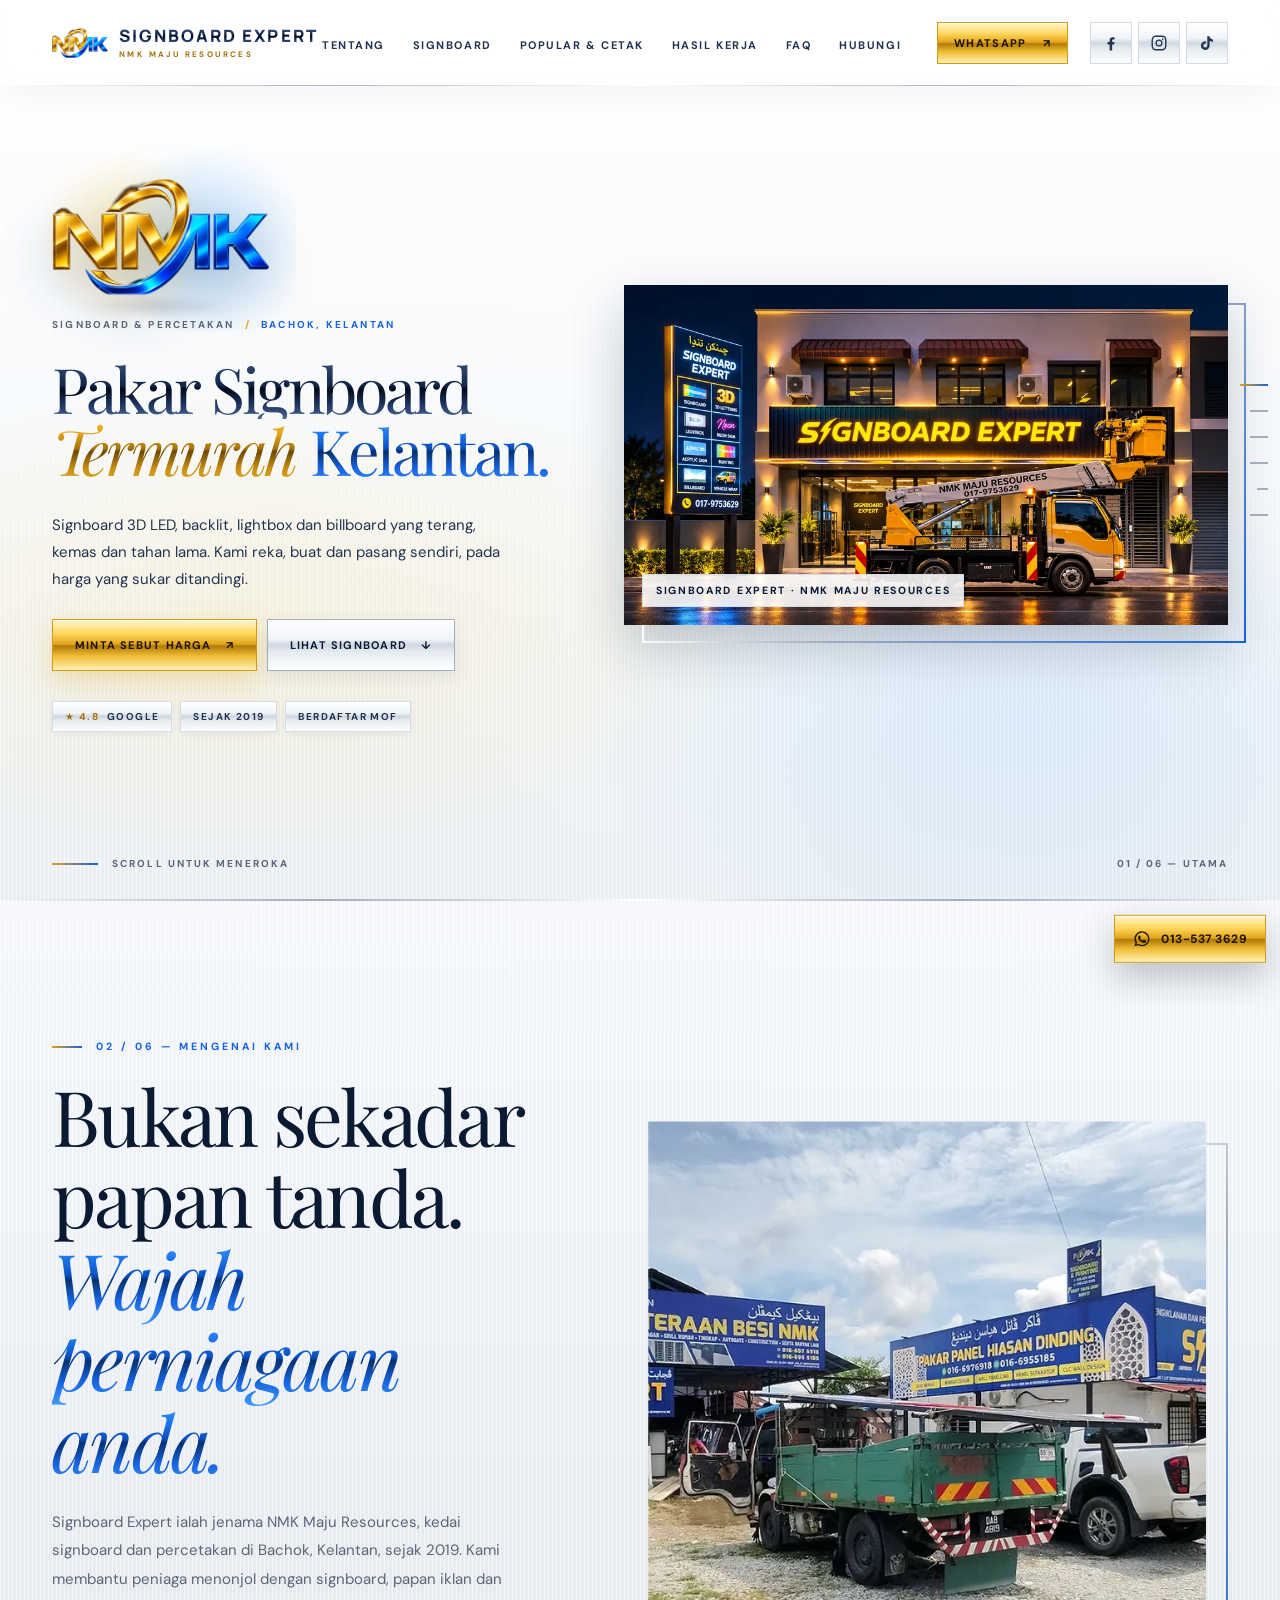
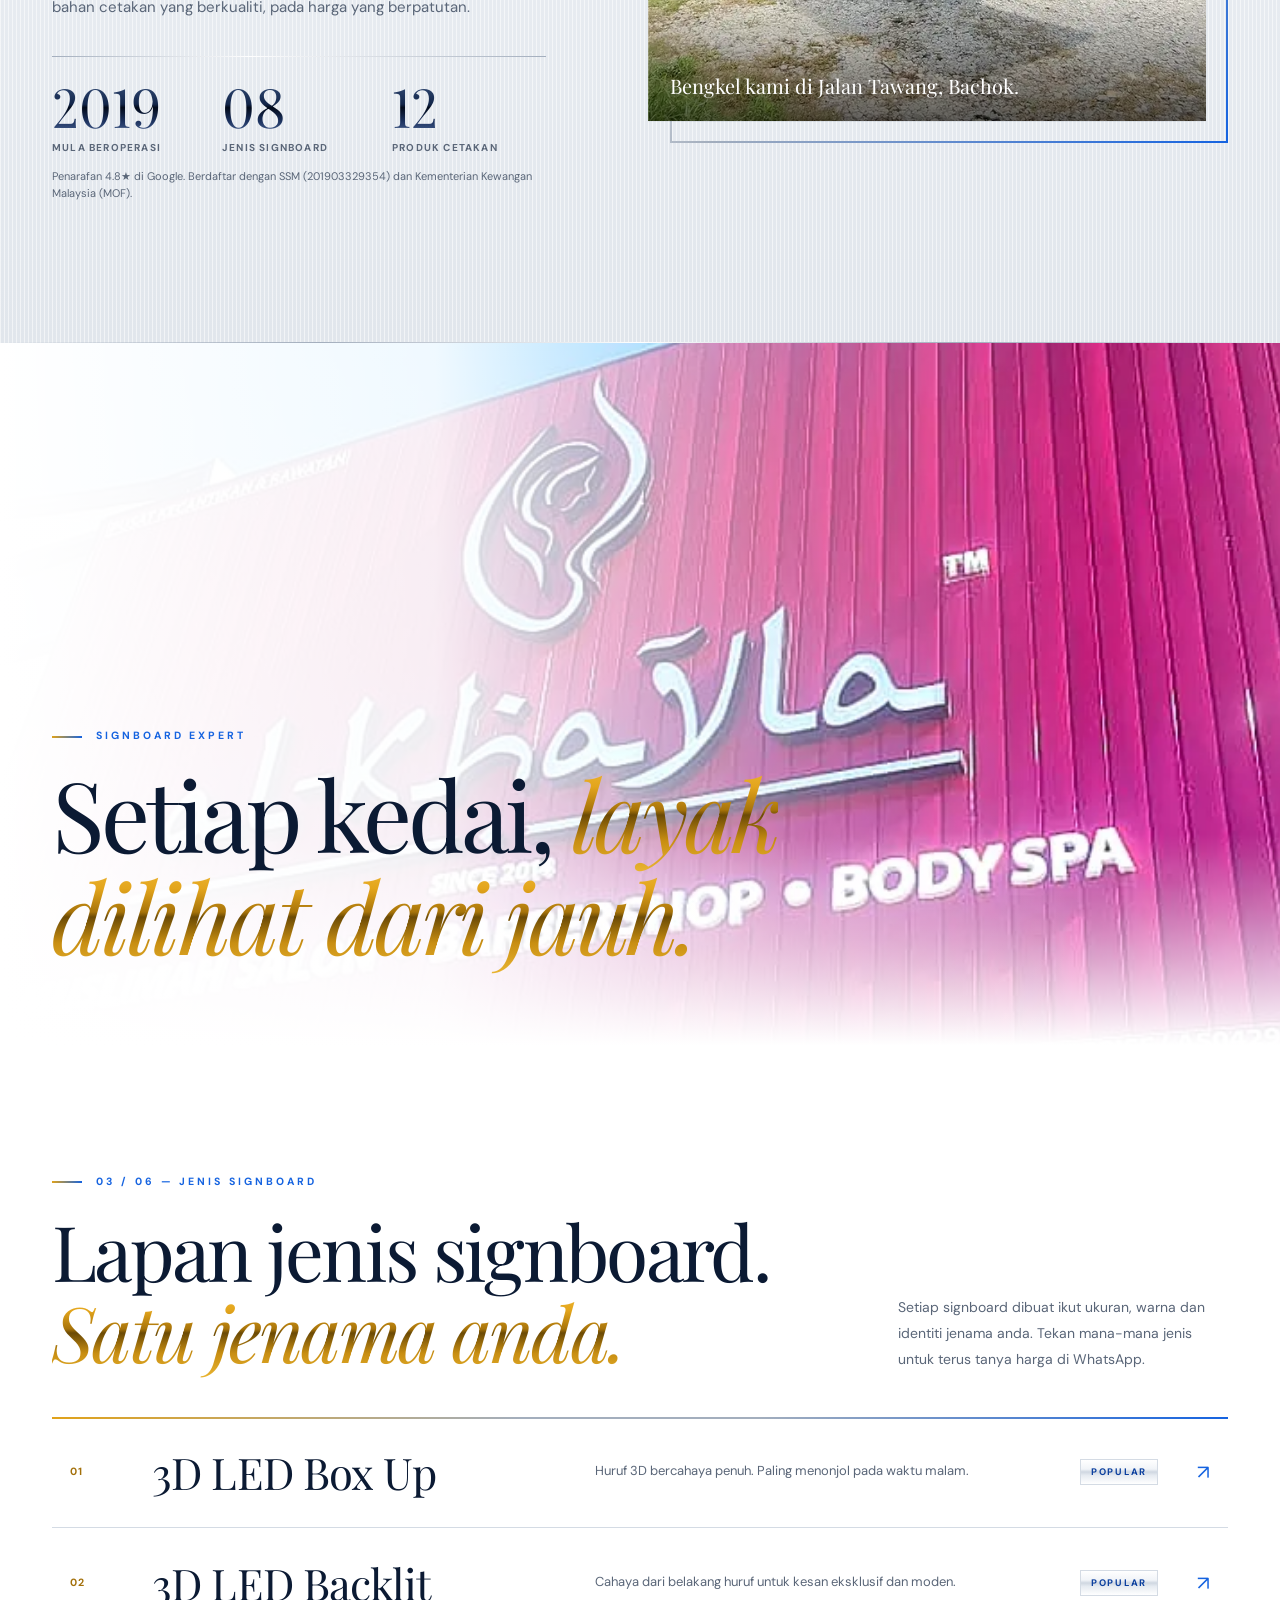
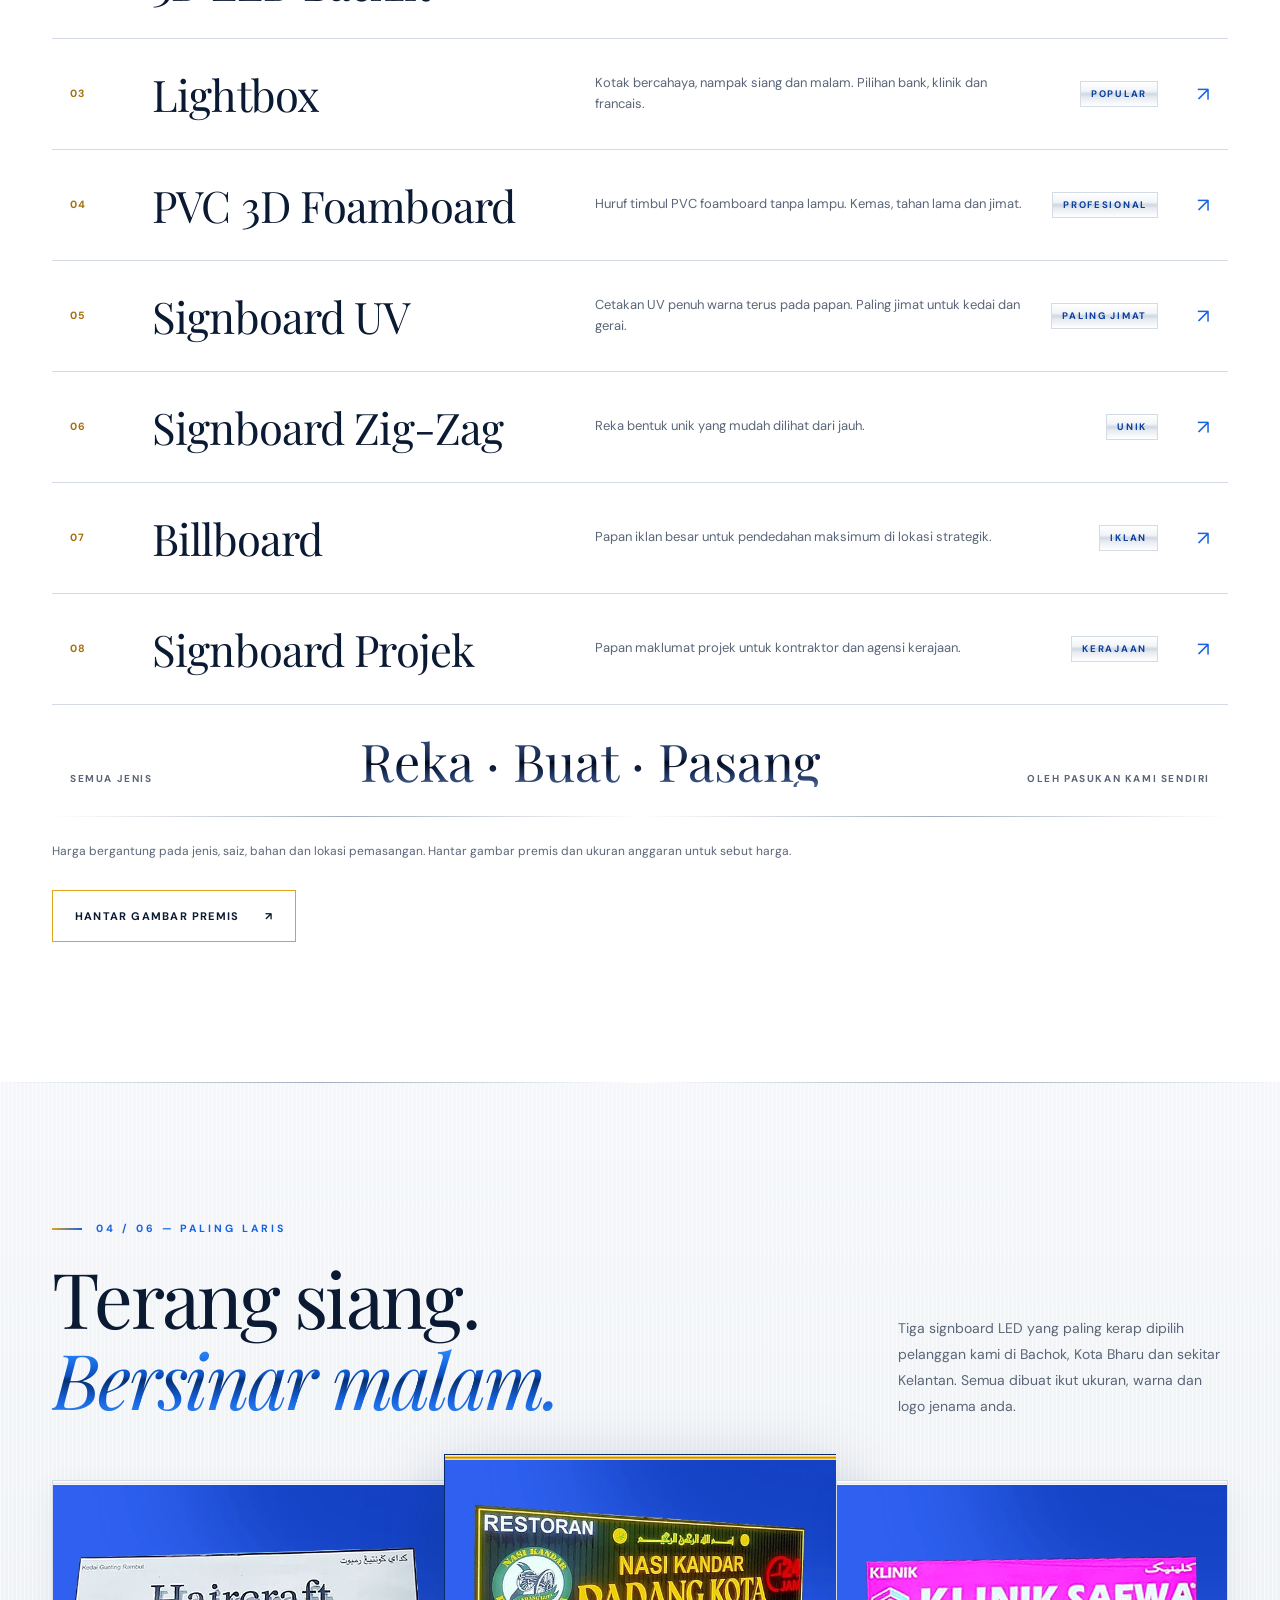
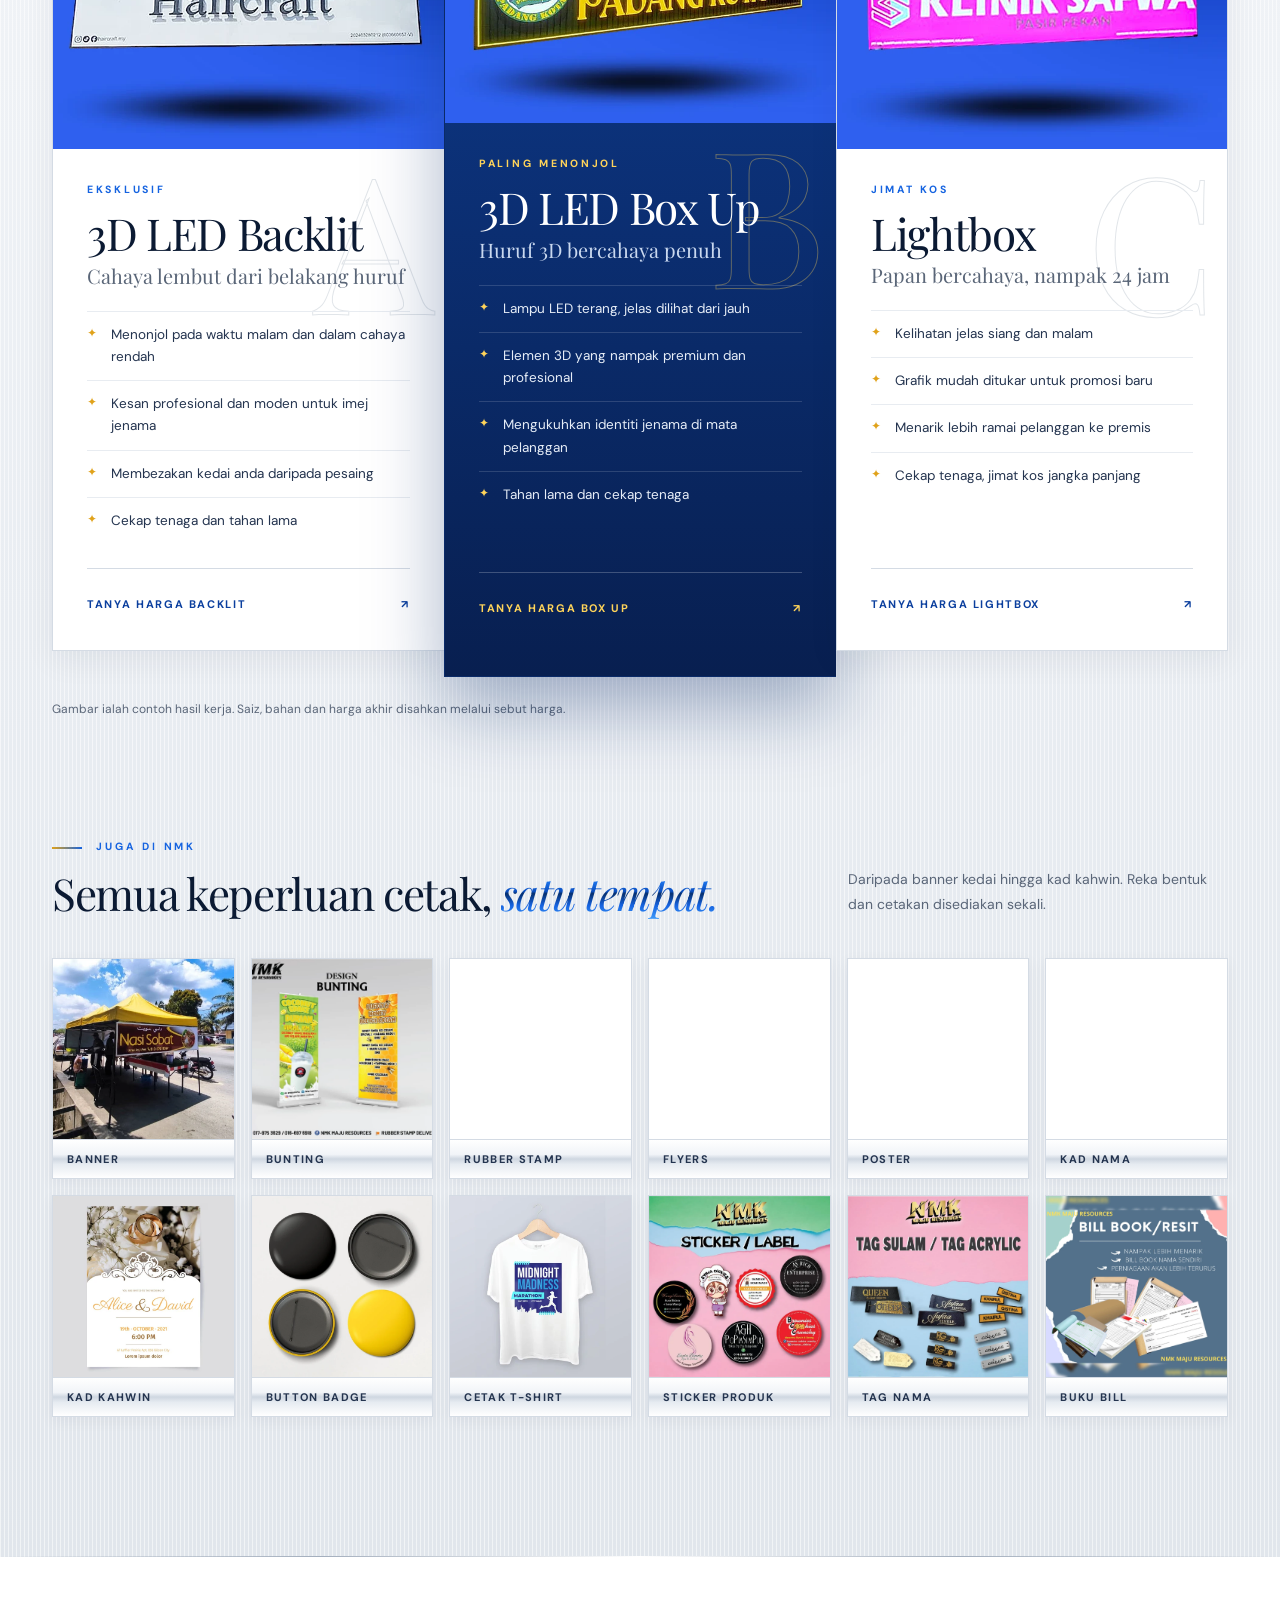
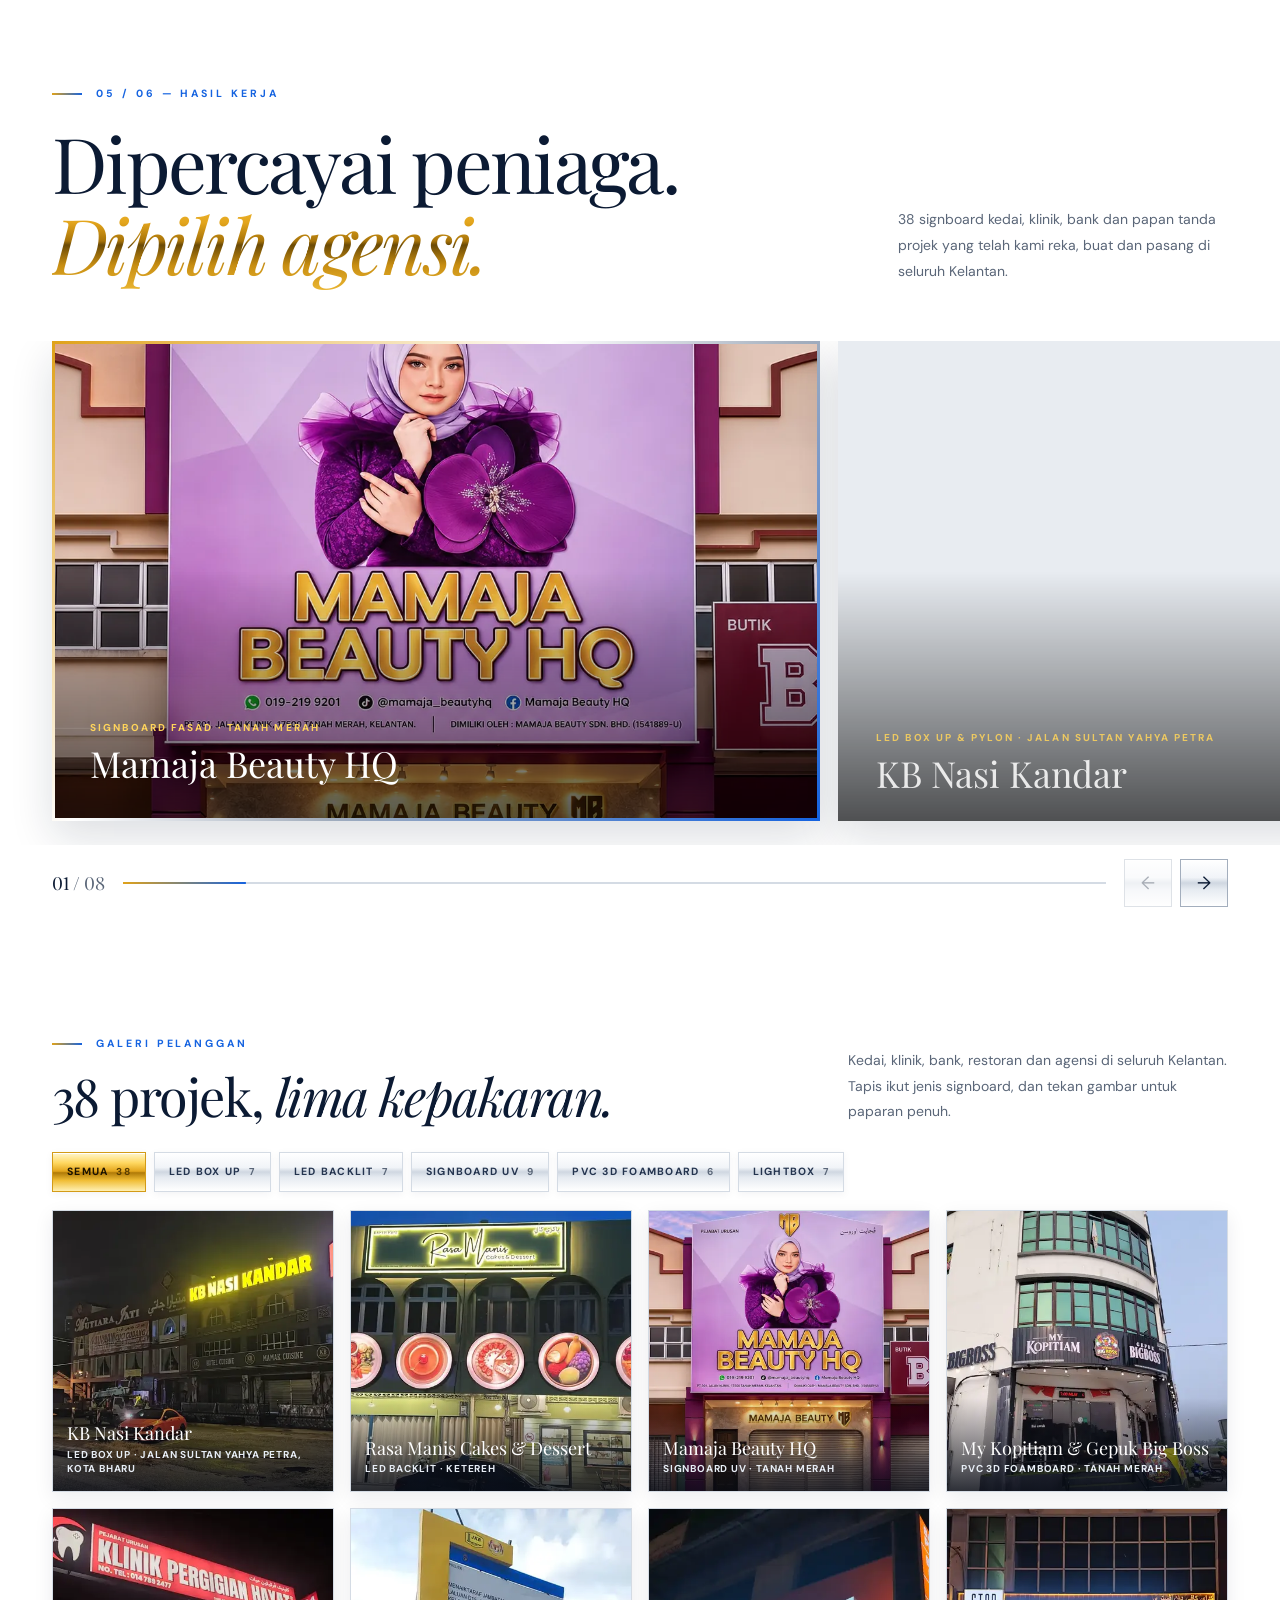
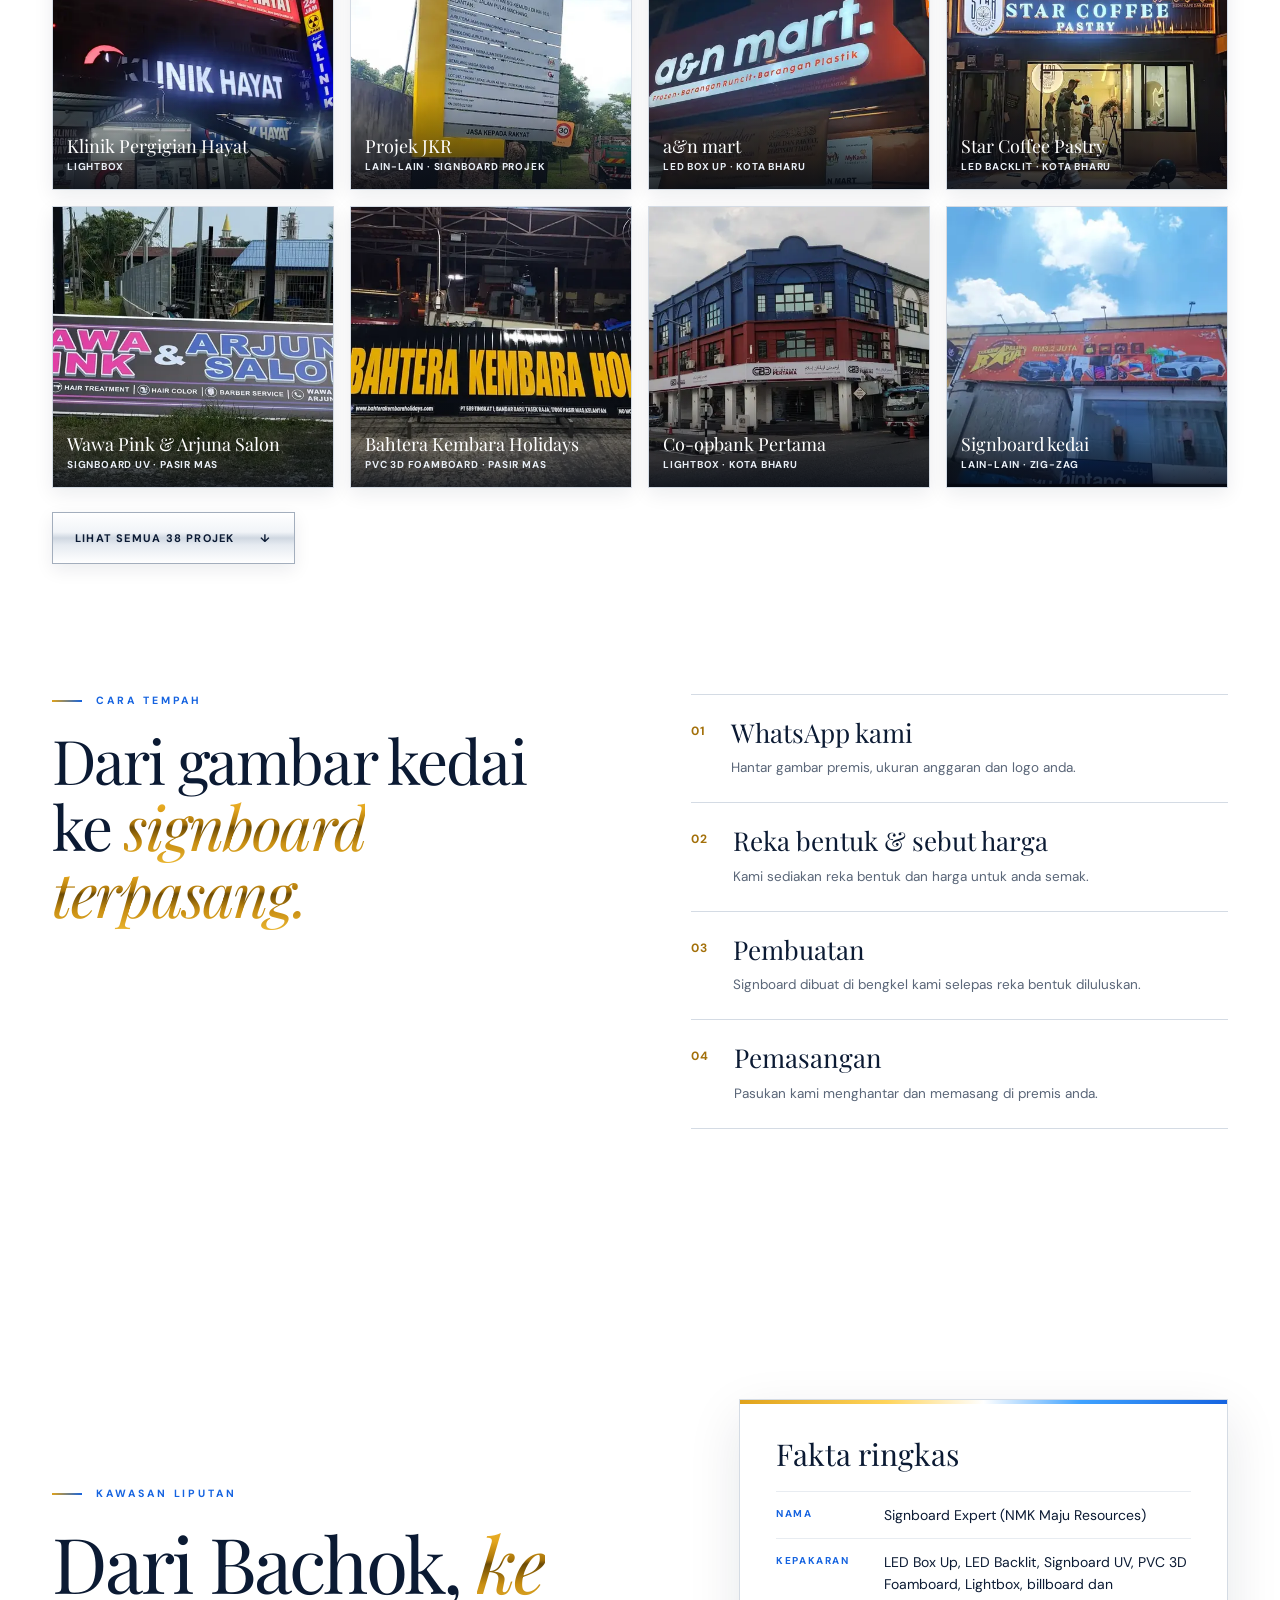
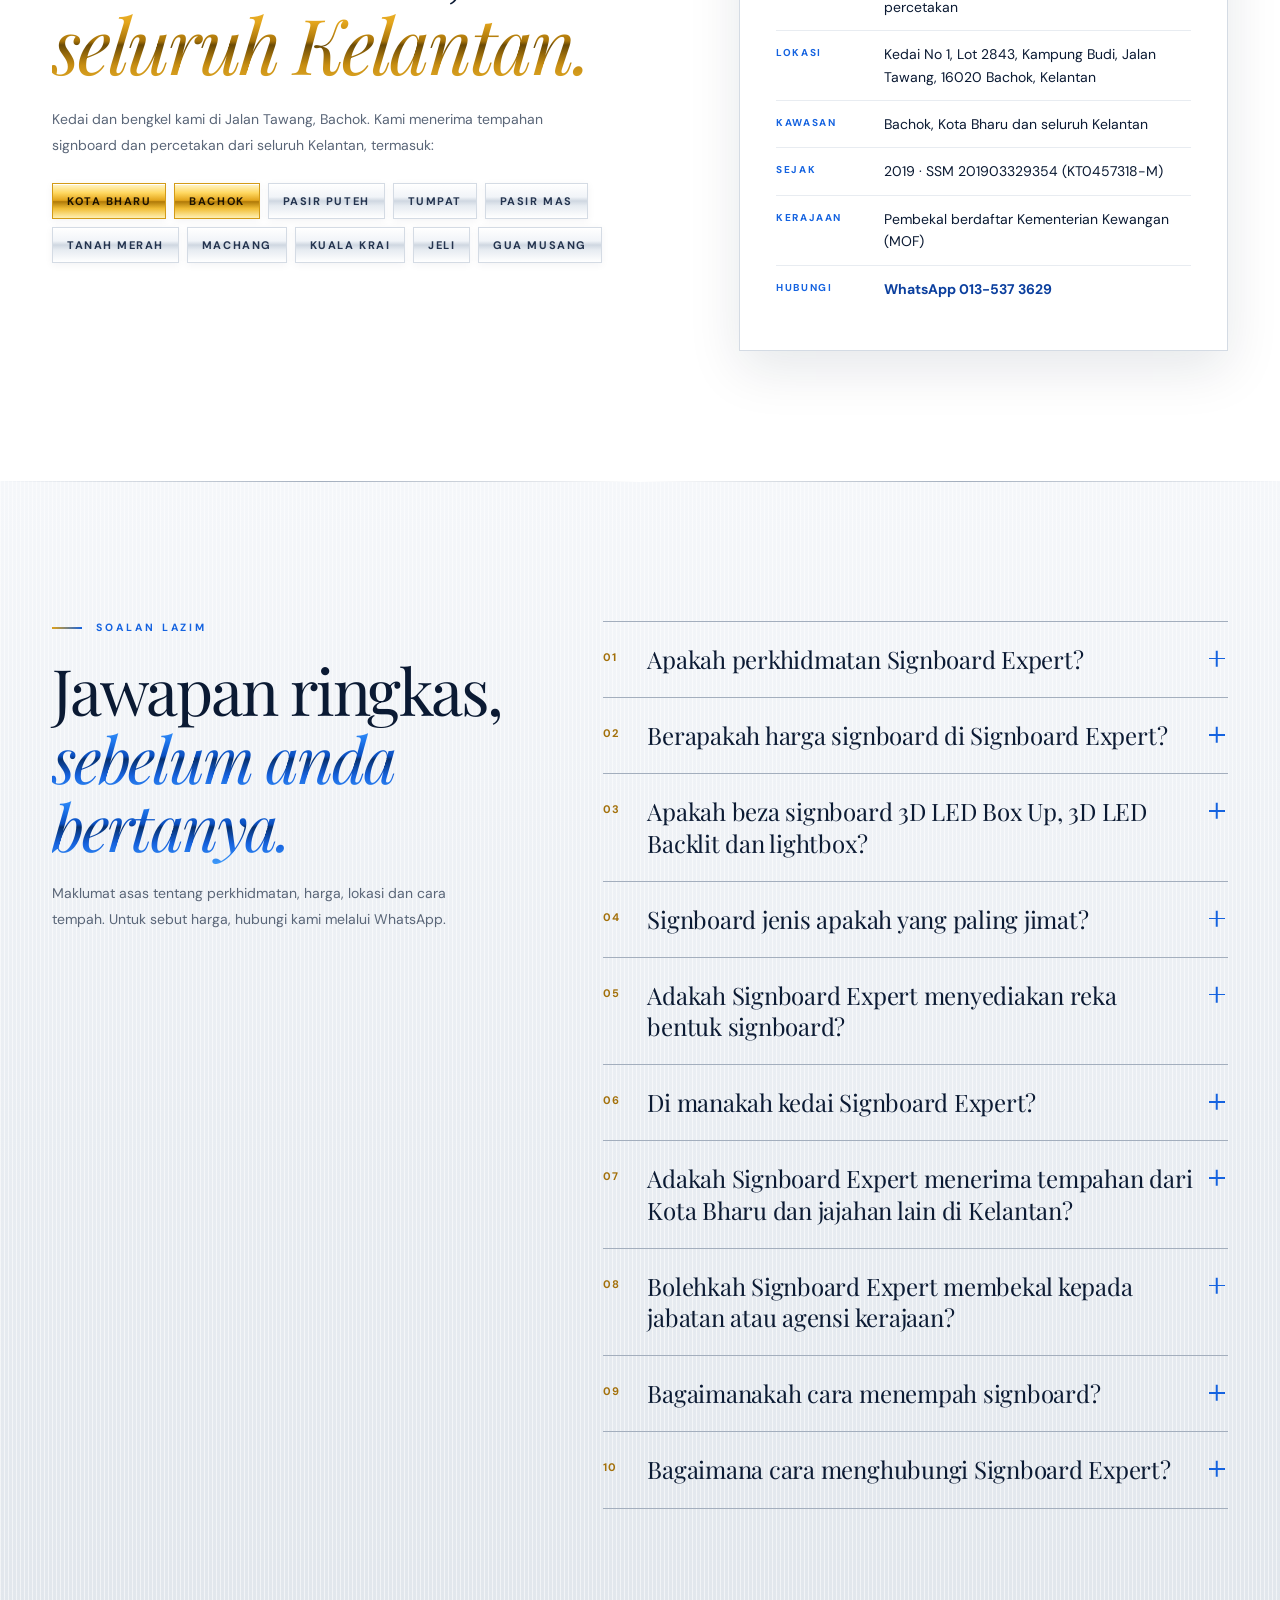
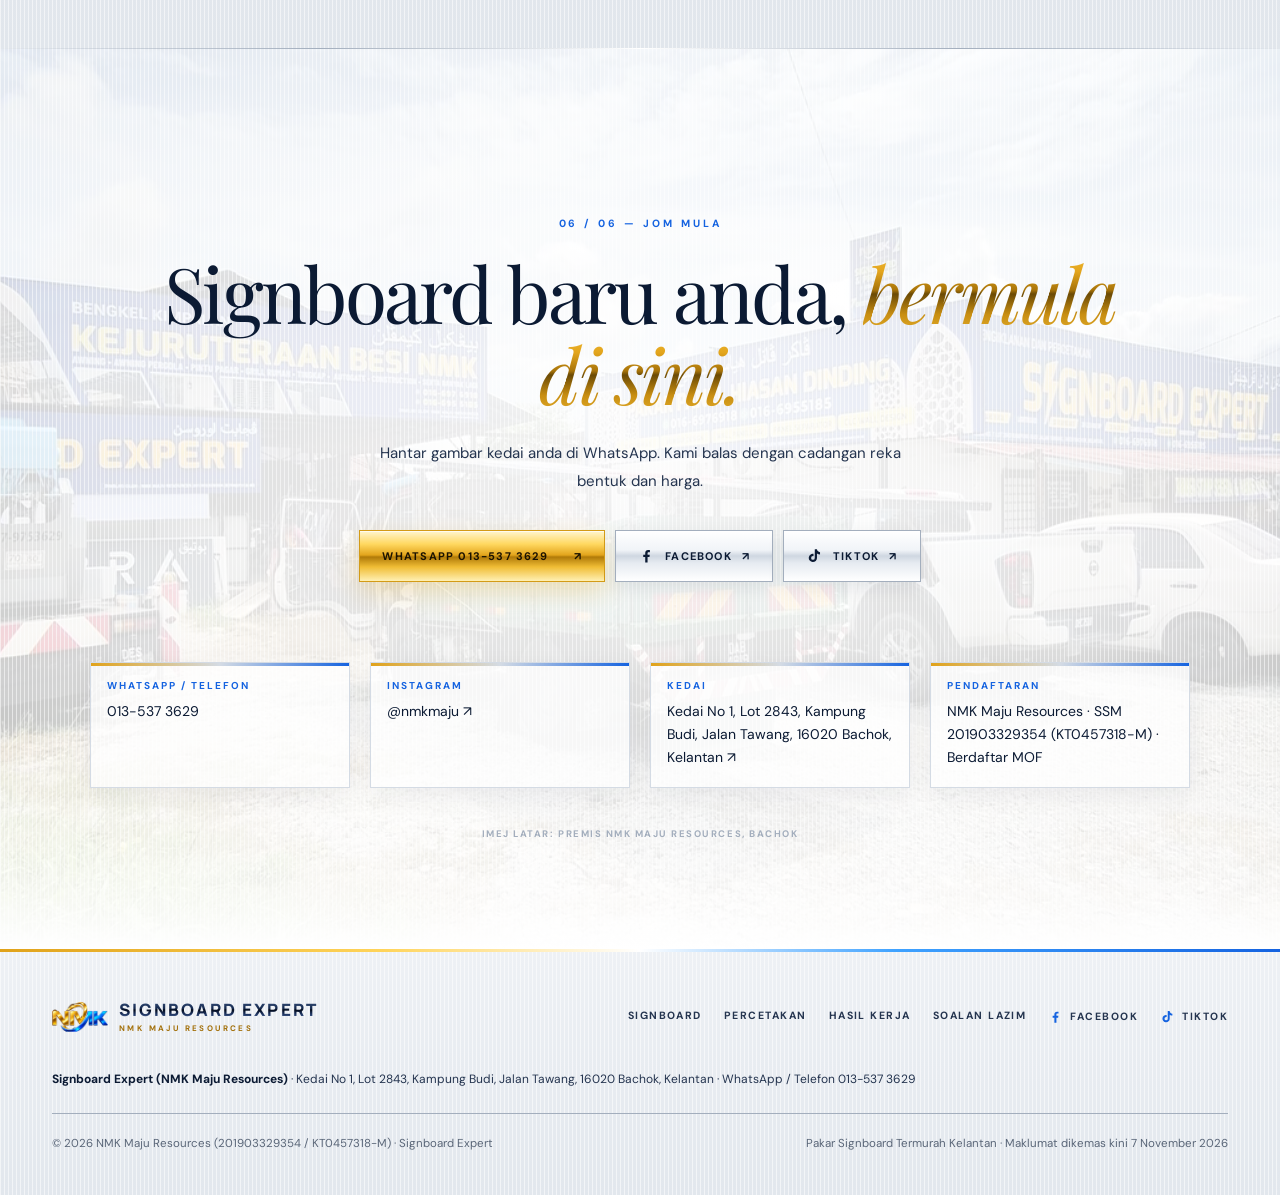
==== commit 9a62580c: "Add locations for KB Nasi Kandar, Wana Beauty Mall and Lake Sanno KB Nasi Kandar: Jalan Sultan Yahya" ====
--- a/index.html
+++ b/index.html
@@ -741,8 +741,8 @@
         <figcaption><span>Signboard fasad · Tanah Merah</span>Mamaja Beauty HQ</figcaption>
       </figure>
       <figure class="slide" aria-label="2 daripada 8">
-        <img src="assets/projek-kb-nasi-kandar-24-jam.webp" style="object-position:60% 40%" width="1400" height="788" loading="lazy" decoding="async" alt="Signboard KB Nasi Kandar (3D LED &amp; pylon 24 jam) oleh Signboard Expert" draggable="false">
-        <figcaption><span>3D LED &amp; pylon 24 jam</span>KB Nasi Kandar</figcaption>
+        <img src="assets/projek-kb-nasi-kandar-24-jam.webp" style="object-position:60% 40%" width="1400" height="788" loading="lazy" decoding="async" alt="Signboard KB Nasi Kandar (LED Box Up dan pylon, Jalan Sultan Yahya Petra, Kota Bharu) oleh Signboard Expert" draggable="false">
+        <figcaption><span>LED Box Up &amp; pylon · Jalan Sultan Yahya Petra</span>KB Nasi Kandar</figcaption>
       </figure>
       <figure class="slide" aria-label="3 daripada 8">
         <img src="assets/projek-rasa-manis-cakes-dessert-ketereh.webp" style="object-position:50% 40%" width="1280" height="720" loading="lazy" decoding="async" alt="Signboard Rasa Manis Cakes &amp; Dessert (LED neon &amp; lightbox bulat · Ketereh) oleh Signboard Expert" draggable="false">
@@ -761,8 +761,8 @@
         <figcaption><span>Lightbox sudut · Tok Bali</span>Mediklinik Nusa Tok Bali</figcaption>
       </figure>
       <figure class="slide" aria-label="7 daripada 8">
-        <img src="assets/projek-wana-beauty-mall-hq.webp" style="object-position:50% 40%" width="1280" height="576" loading="lazy" decoding="async" alt="Signboard Wana Beauty Mall HQ (3D LED backlit) oleh Signboard Expert" draggable="false">
-        <figcaption><span>3D LED backlit</span>Wana Beauty Mall HQ</figcaption>
+        <img src="assets/projek-wana-beauty-mall-hq.webp" style="object-position:50% 40%" width="1280" height="576" loading="lazy" decoding="async" alt="Signboard Wana Beauty Mall HQ (LED Backlit, Kg Panji, Kota Bharu) oleh Signboard Expert" draggable="false">
+        <figcaption><span>LED Backlit · Kg Panji</span>Wana Beauty Mall HQ</figcaption>
       </figure>
       <figure class="slide" aria-label="8 daripada 8">
         <img src="assets/projek-stegoland-jasmine-kota-bharu.webp" style="object-position:50% 40%" width="1024" height="768" loading="lazy" decoding="async" alt="Signboard Stegoland &amp; Jasmine (Lightbox &amp; 3D LED · Kota Bharu) oleh Signboard Expert" draggable="false">
@@ -796,7 +796,7 @@
       <button type="button" class="chip-f" data-filter="lightbox" aria-pressed="false">Lightbox <i>7</i></button>
     </div>
     <ul class="works-grid reveal" id="works-grid">
-        <li data-cat="boxup"><a class="work-item" href="assets/projek-kb-nasi-kandar-24-jam.webp" data-caption="KB Nasi Kandar · LED Box Up"><img src="assets/thumb/projek-kb-nasi-kandar-24-jam.webp" width="480" height="480" loading="lazy" decoding="async" alt="Signboard LED Box Up KB Nasi Kandar oleh Signboard Expert"><span class="work-cap"><b>KB Nasi Kandar</b>LED Box Up</span></a></li>
+        <li data-cat="boxup"><a class="work-item" href="assets/projek-kb-nasi-kandar-24-jam.webp" data-caption="KB Nasi Kandar · LED Box Up · Jalan Sultan Yahya Petra, Kota Bharu"><img src="assets/thumb/projek-kb-nasi-kandar-24-jam.webp" width="480" height="480" loading="lazy" decoding="async" alt="Signboard LED Box Up KB Nasi Kandar di Jalan Sultan Yahya Petra, Kota Bharu oleh Signboard Expert"><span class="work-cap"><b>KB Nasi Kandar</b>LED Box Up · Jalan Sultan Yahya Petra, Kota Bharu</span></a></li>
         <li data-cat="backlit"><a class="work-item" href="assets/projek-rasa-manis-cakes-dessert-ketereh.webp" data-caption="Rasa Manis Cakes &amp; Dessert · LED Backlit · Ketereh"><img src="assets/thumb/projek-rasa-manis-cakes-dessert-ketereh.webp" width="480" height="480" loading="lazy" decoding="async" alt="Signboard LED Backlit Rasa Manis Cakes &amp; Dessert di Ketereh oleh Signboard Expert"><span class="work-cap"><b>Rasa Manis Cakes &amp; Dessert</b>LED Backlit · Ketereh</span></a></li>
         <li data-cat="uv"><a class="work-item" href="assets/Mamaja-Beauty-HQ-signboard-fasad-Tanah-Merah.webp" data-caption="Mamaja Beauty HQ · Signboard UV · Tanah Merah"><img src="assets/thumb/Mamaja-Beauty-HQ-signboard-fasad-Tanah-Merah.webp" width="480" height="480" loading="lazy" decoding="async" alt="Signboard Signboard UV Mamaja Beauty HQ di Tanah Merah oleh Signboard Expert"><span class="work-cap"><b>Mamaja Beauty HQ</b>Signboard UV · Tanah Merah</span></a></li>
         <li data-cat="foam"><a class="work-item" href="assets/projek-my-kopitiam-gepuk-bigboss-tanah-merah.webp" data-caption="My Kopitiam &amp; Gepuk Big Boss · PVC 3D Foamboard · Tanah Merah"><img src="assets/thumb/projek-my-kopitiam-gepuk-bigboss-tanah-merah.webp" width="480" height="480" loading="lazy" decoding="async" alt="Signboard PVC 3D Foamboard My Kopitiam &amp; Gepuk Big Boss di Tanah Merah oleh Signboard Expert"><span class="work-cap"><b>My Kopitiam &amp; Gepuk Big Boss</b>PVC 3D Foamboard · Tanah Merah</span></a></li>
@@ -809,7 +809,7 @@
         <li data-cat="lightbox"><a class="work-item" href="assets/projek-co-opbank-pertama-kota-bharu.webp" data-caption="Co-opbank Pertama · Lightbox · Kota Bharu"><img src="assets/thumb/projek-co-opbank-pertama-kota-bharu.webp" width="480" height="480" loading="lazy" decoding="async" alt="Signboard Lightbox Co-opbank Pertama di Kota Bharu oleh Signboard Expert"><span class="work-cap"><b>Co-opbank Pertama</b>Lightbox · Kota Bharu</span></a></li>
         <li data-cat="lain"><a class="work-item" href="assets/signboard-zig-zag-2.webp" data-caption="Signboard kedai · Lain-lain · Zig-zag"><img src="assets/thumb/signboard-zig-zag-2.webp" width="480" height="480" loading="lazy" decoding="async" alt="Signboard Signboard kedai oleh Signboard Expert"><span class="work-cap"><b>Signboard kedai</b>Lain-lain · Zig-zag</span></a></li>
         <li data-cat="boxup" data-more hidden><a class="work-item" href="assets/projek-mzi-frozen-food.webp" data-caption="MZI Frozen Food · LED Box Up"><img src="assets/thumb/projek-mzi-frozen-food.webp" width="480" height="480" loading="lazy" decoding="async" alt="Signboard LED Box Up MZI Frozen Food oleh Signboard Expert"><span class="work-cap"><b>MZI Frozen Food</b>LED Box Up</span></a></li>
-        <li data-cat="backlit" data-more hidden><a class="work-item" href="assets/projek-wana-beauty-mall-hq.webp" data-caption="Wana Beauty Mall HQ · LED Backlit"><img src="assets/thumb/projek-wana-beauty-mall-hq.webp" width="480" height="480" loading="lazy" decoding="async" alt="Signboard LED Backlit Wana Beauty Mall HQ oleh Signboard Expert"><span class="work-cap"><b>Wana Beauty Mall HQ</b>LED Backlit</span></a></li>
+        <li data-cat="backlit" data-more hidden><a class="work-item" href="assets/projek-wana-beauty-mall-hq.webp" data-caption="Wana Beauty Mall HQ · LED Backlit · Kg Panji, Kota Bharu"><img src="assets/thumb/projek-wana-beauty-mall-hq.webp" width="480" height="480" loading="lazy" decoding="async" alt="Signboard LED Backlit Wana Beauty Mall HQ di Kg Panji, Kota Bharu oleh Signboard Expert"><span class="work-cap"><b>Wana Beauty Mall HQ</b>LED Backlit · Kg Panji, Kota Bharu</span></a></li>
         <li data-cat="uv" data-more hidden><a class="work-item" href="assets/projek-kiosk-kommas.webp" data-caption="Kiosk Kommas · Signboard UV"><img src="assets/thumb/projek-kiosk-kommas.webp" width="480" height="480" loading="lazy" decoding="async" alt="Signboard Signboard UV Kiosk Kommas oleh Signboard Expert"><span class="work-cap"><b>Kiosk Kommas</b>Signboard UV</span></a></li>
         <li data-cat="foam" data-more hidden><a class="work-item" href="assets/projek-3-abdul-roti-tempayan-kota-bharu.webp" data-caption="3 Abdul Roti Tempayan · PVC 3D Foamboard · Kota Bharu"><img src="assets/thumb/projek-3-abdul-roti-tempayan-kota-bharu.webp" width="480" height="480" loading="lazy" decoding="async" alt="Signboard PVC 3D Foamboard 3 Abdul Roti Tempayan di Kota Bharu oleh Signboard Expert"><span class="work-cap"><b>3 Abdul Roti Tempayan</b>PVC 3D Foamboard · Kota Bharu</span></a></li>
         <li data-cat="lightbox" data-more hidden><a class="work-item" href="assets/projek-co-opbank-pertama-tanah-merah.webp" data-caption="Co-opbank Pertama · Lightbox · Tanah Merah"><img src="assets/thumb/projek-co-opbank-pertama-tanah-merah.webp" width="480" height="480" loading="lazy" decoding="async" alt="Signboard Lightbox Co-opbank Pertama di Tanah Merah oleh Signboard Expert"><span class="work-cap"><b>Co-opbank Pertama</b>Lightbox · Tanah Merah</span></a></li>
@@ -819,7 +819,7 @@
         <li data-cat="foam" data-more hidden><a class="work-item" href="assets/projek-motosai-king-kota-bharu.webp" data-caption="Motosai King · PVC 3D Foamboard · Kota Bharu"><img src="assets/thumb/projek-motosai-king-kota-bharu.webp" width="480" height="480" loading="lazy" decoding="async" alt="Signboard PVC 3D Foamboard Motosai King di Kota Bharu oleh Signboard Expert"><span class="work-cap"><b>Motosai King</b>PVC 3D Foamboard · Kota Bharu</span></a></li>
         <li data-cat="lightbox" data-more hidden><a class="work-item" href="assets/projek-co-opbank-pertama-kota-bharu-pemasangan.webp" data-caption="Co-opbank Pertama (pemasangan) · Lightbox · Kota Bharu"><img src="assets/thumb/projek-co-opbank-pertama-kota-bharu-pemasangan.webp" width="480" height="480" loading="lazy" decoding="async" alt="Signboard Lightbox Co-opbank Pertama (pemasangan) di Kota Bharu oleh Signboard Expert"><span class="work-cap"><b>Co-opbank Pertama (pemasangan)</b>Lightbox · Kota Bharu</span></a></li>
         <li data-cat="boxup" data-more hidden><a class="work-item" href="assets/projek-drk-kota-bharu.webp" data-caption="DRK Kesihatan &amp; Kosmetik · LED Box Up · Kota Bharu"><img src="assets/thumb/projek-drk-kota-bharu.webp" width="480" height="480" loading="lazy" decoding="async" alt="Signboard LED Box Up DRK Kesihatan &amp; Kosmetik di Kota Bharu oleh Signboard Expert"><span class="work-cap"><b>DRK Kesihatan &amp; Kosmetik</b>LED Box Up · Kota Bharu</span></a></li>
-        <li data-cat="backlit" data-more hidden><a class="work-item" href="assets/projek-lake-sanno-restoran.webp" data-caption="Restoran Lake Sanno · LED Backlit"><img src="assets/thumb/projek-lake-sanno-restoran.webp" width="480" height="480" loading="lazy" decoding="async" alt="Signboard LED Backlit Restoran Lake Sanno oleh Signboard Expert"><span class="work-cap"><b>Restoran Lake Sanno</b>LED Backlit</span></a></li>
+        <li data-cat="backlit" data-more hidden><a class="work-item" href="assets/projek-lake-sanno-restoran.webp" data-caption="Restoran Lake Sanno · LED Backlit · Kota Bharu"><img src="assets/thumb/projek-lake-sanno-restoran.webp" width="480" height="480" loading="lazy" decoding="async" alt="Signboard LED Backlit Restoran Lake Sanno di Kota Bharu oleh Signboard Expert"><span class="work-cap"><b>Restoran Lake Sanno</b>LED Backlit · Kota Bharu</span></a></li>
         <li data-cat="uv" data-more hidden><a class="work-item" href="assets/projek-kubota-minda-agrimachinery-pemasangan.webp" data-caption="Kubota · Minda Agrimachinery · Signboard UV"><img src="assets/thumb/projek-kubota-minda-agrimachinery-pemasangan.webp" width="480" height="480" loading="lazy" decoding="async" alt="Signboard Signboard UV Kubota · Minda Agrimachinery oleh Signboard Expert"><span class="work-cap"><b>Kubota · Minda Agrimachinery</b>Signboard UV</span></a></li>
         <li data-cat="foam" data-more hidden><a class="work-item" href="assets/projek-pasti-pintar-imtiyaz-tunjong.webp" data-caption="PASTI Pintar Imtiyaz · PVC 3D Foamboard · Tunjong"><img src="assets/thumb/projek-pasti-pintar-imtiyaz-tunjong.webp" width="480" height="480" loading="lazy" decoding="async" alt="Signboard PVC 3D Foamboard PASTI Pintar Imtiyaz di Tunjong oleh Signboard Expert"><span class="work-cap"><b>PASTI Pintar Imtiyaz</b>PVC 3D Foamboard · Tunjong</span></a></li>
         <li data-cat="lightbox" data-more hidden><a class="work-item" href="assets/projek-mediklinik-nusa-tok-bali.webp" data-caption="Mediklinik Nusa Tok Bali · Lightbox · Tok Bali"><img src="assets/thumb/projek-mediklinik-nusa-tok-bali.webp" width="480" height="480" loading="lazy" decoding="async" alt="Signboard Lightbox Mediklinik Nusa Tok Bali di Tok Bali oleh Signboard Expert"><span class="work-cap"><b>Mediklinik Nusa Tok Bali</b>Lightbox · Tok Bali</span></a></li>
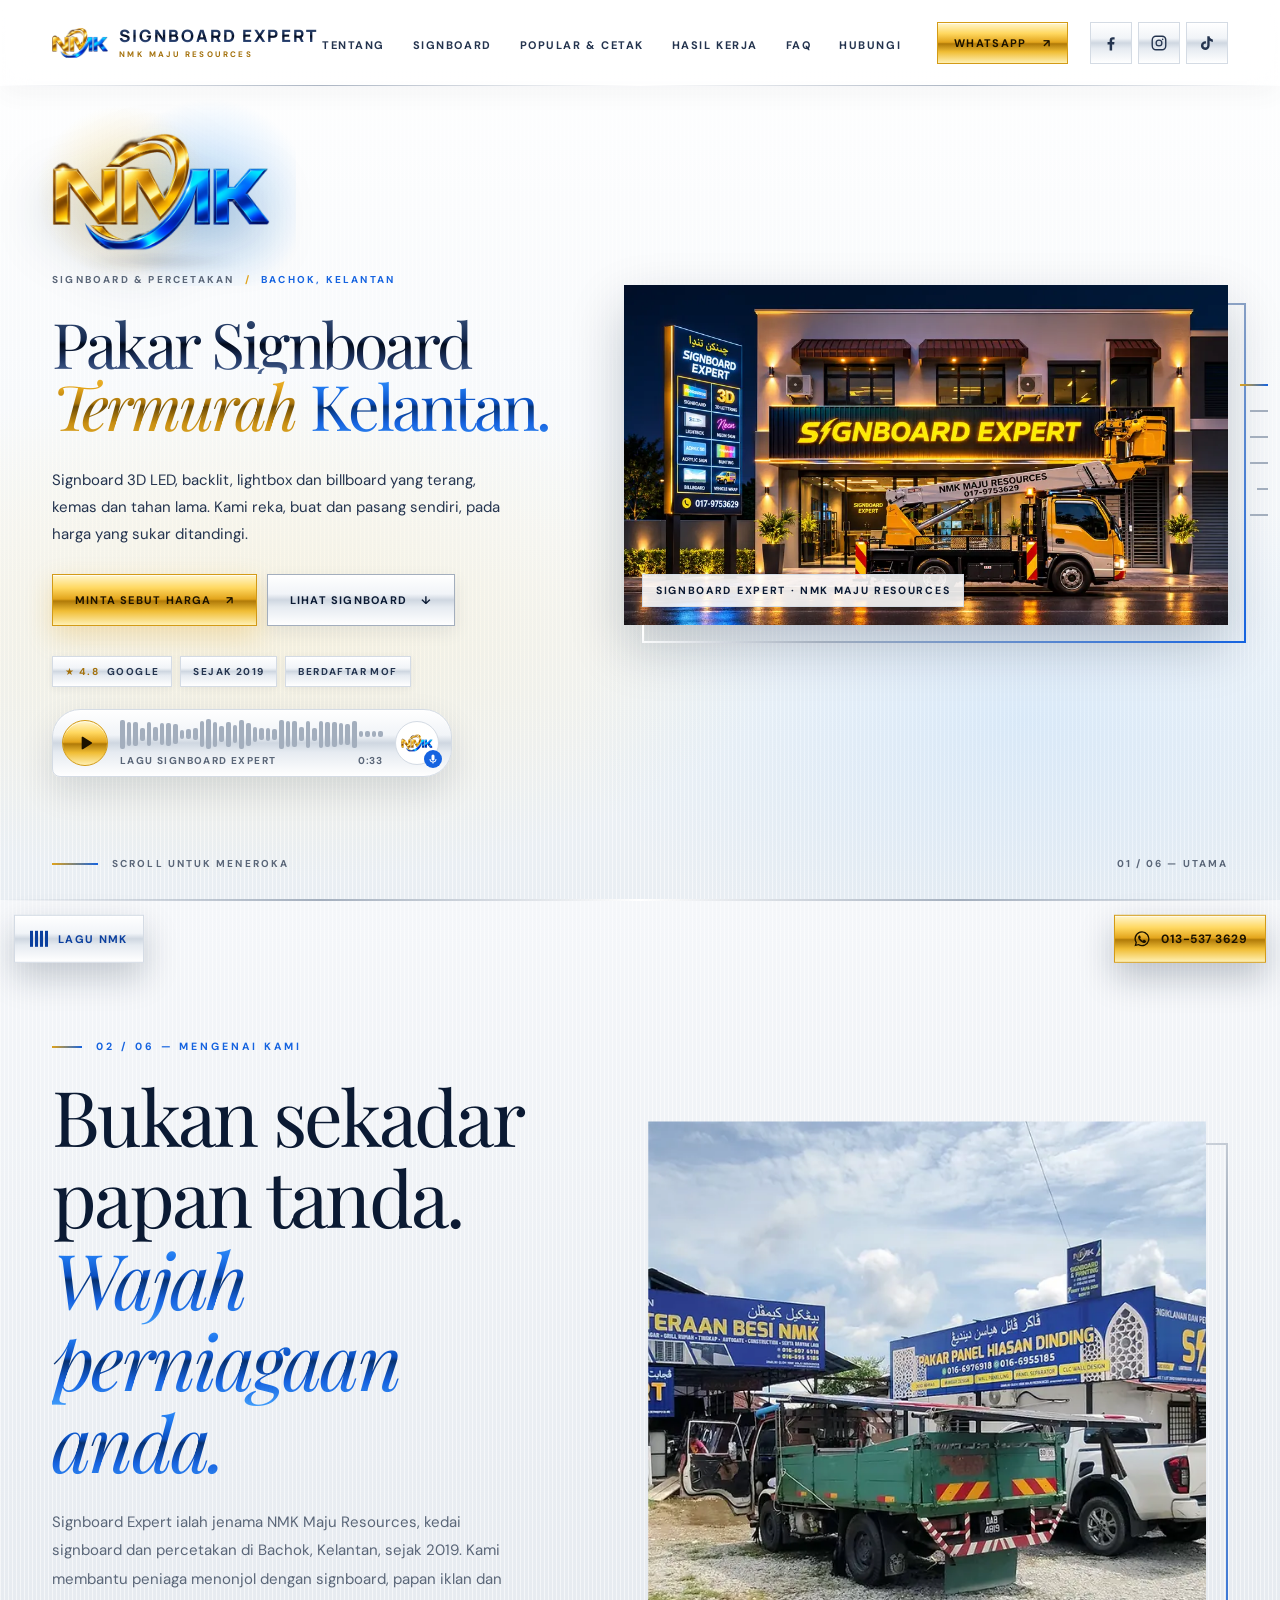
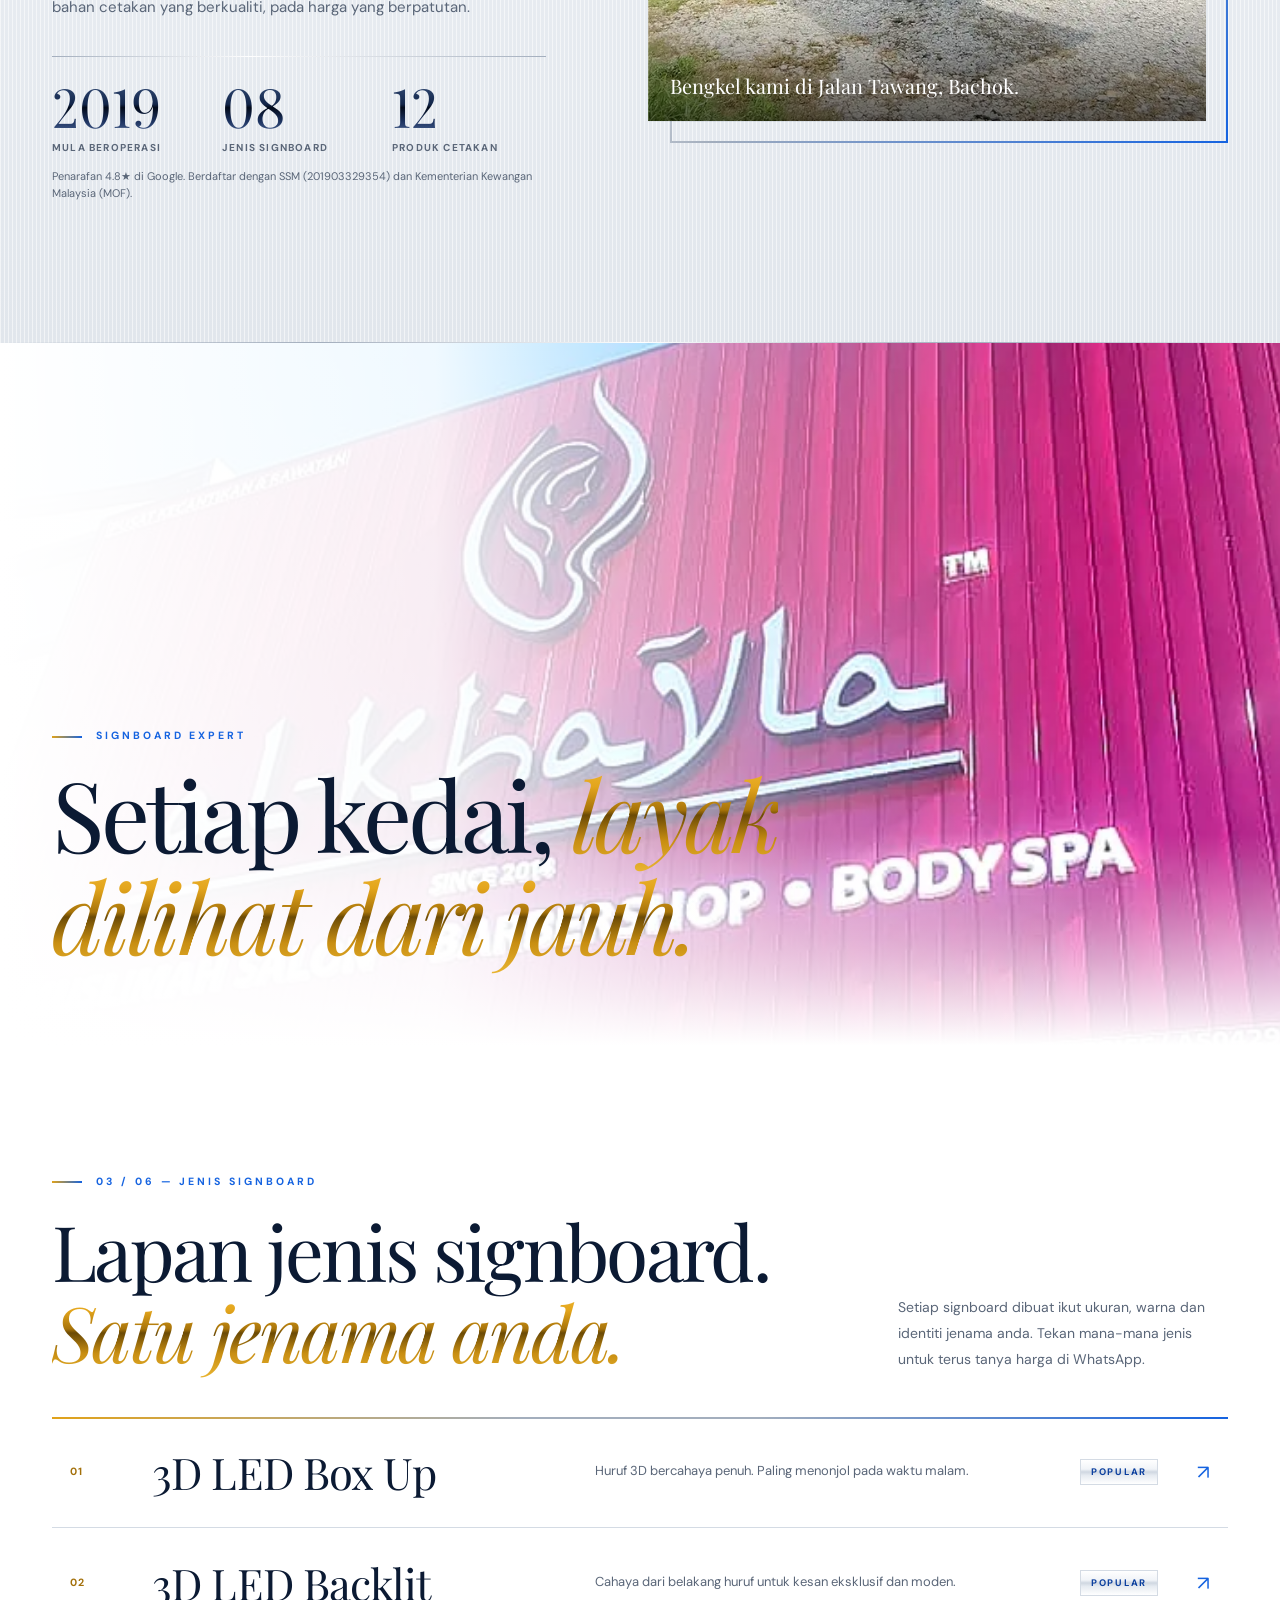
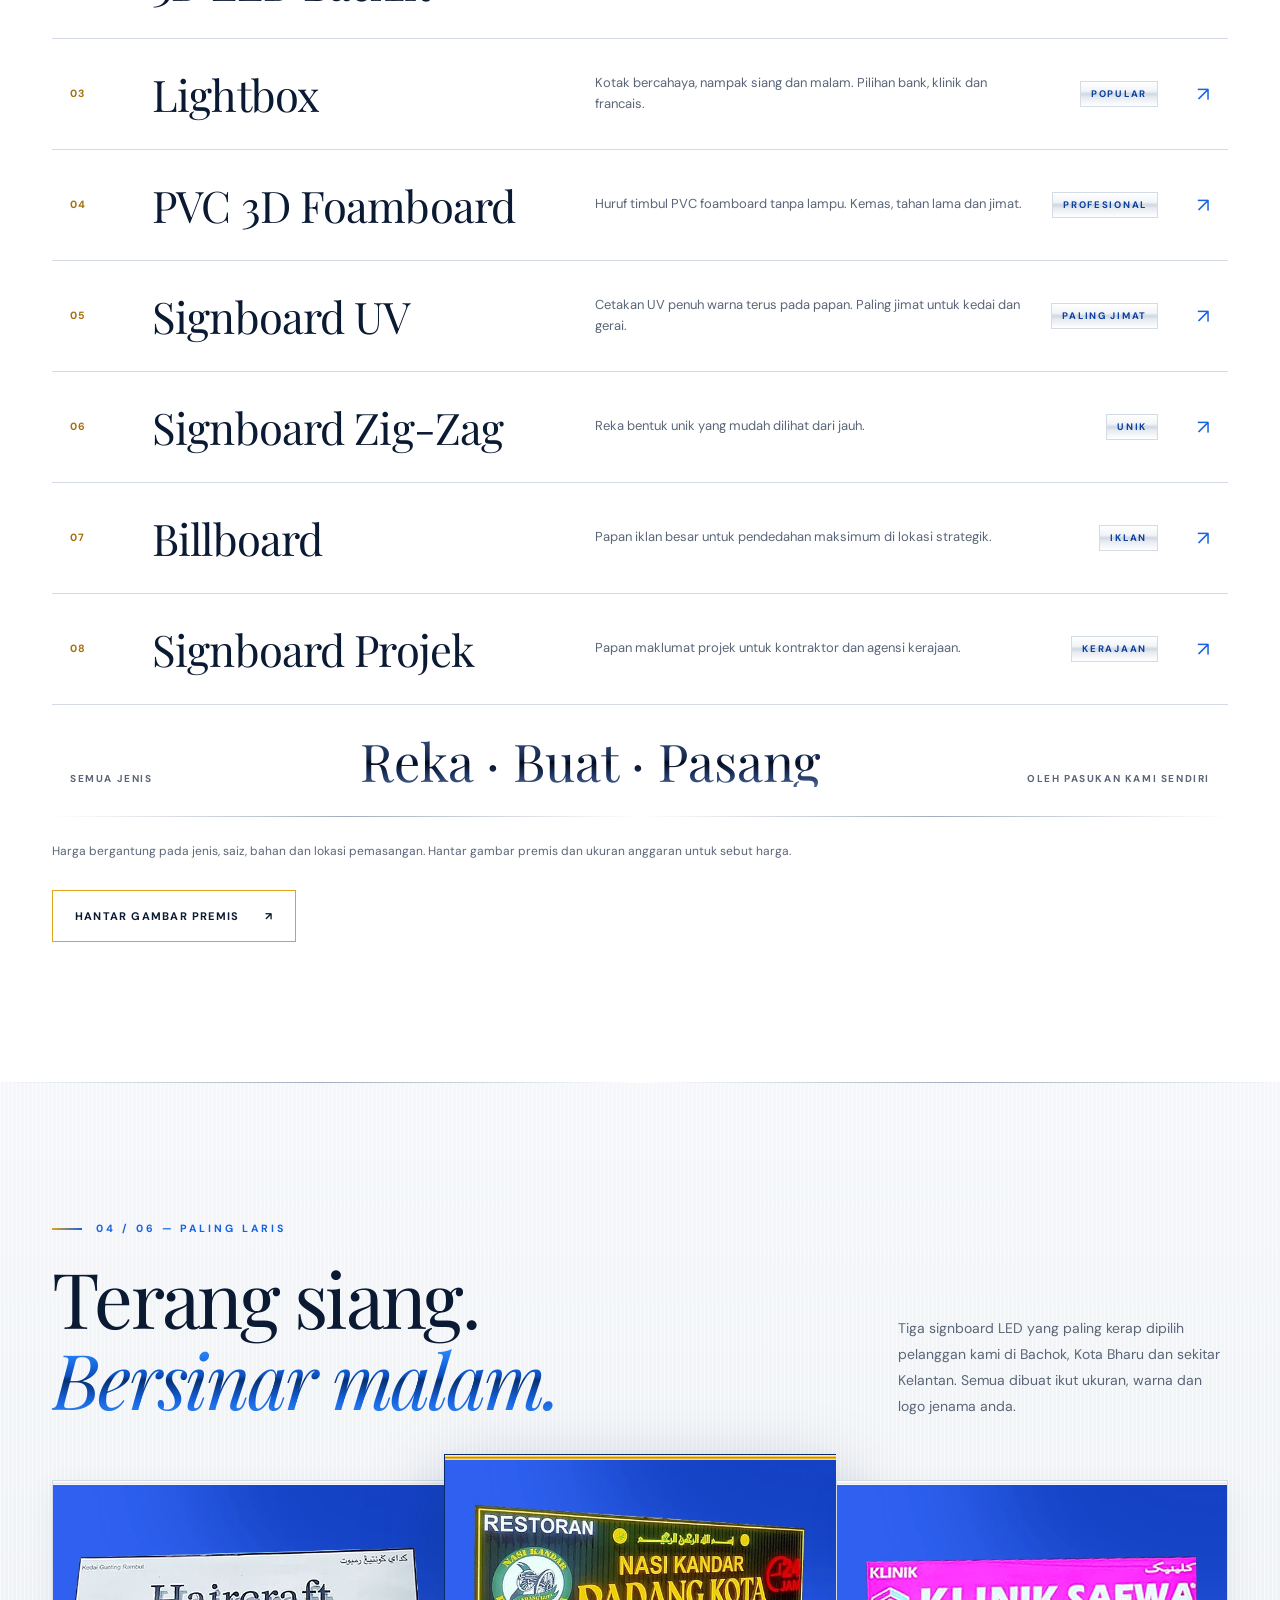
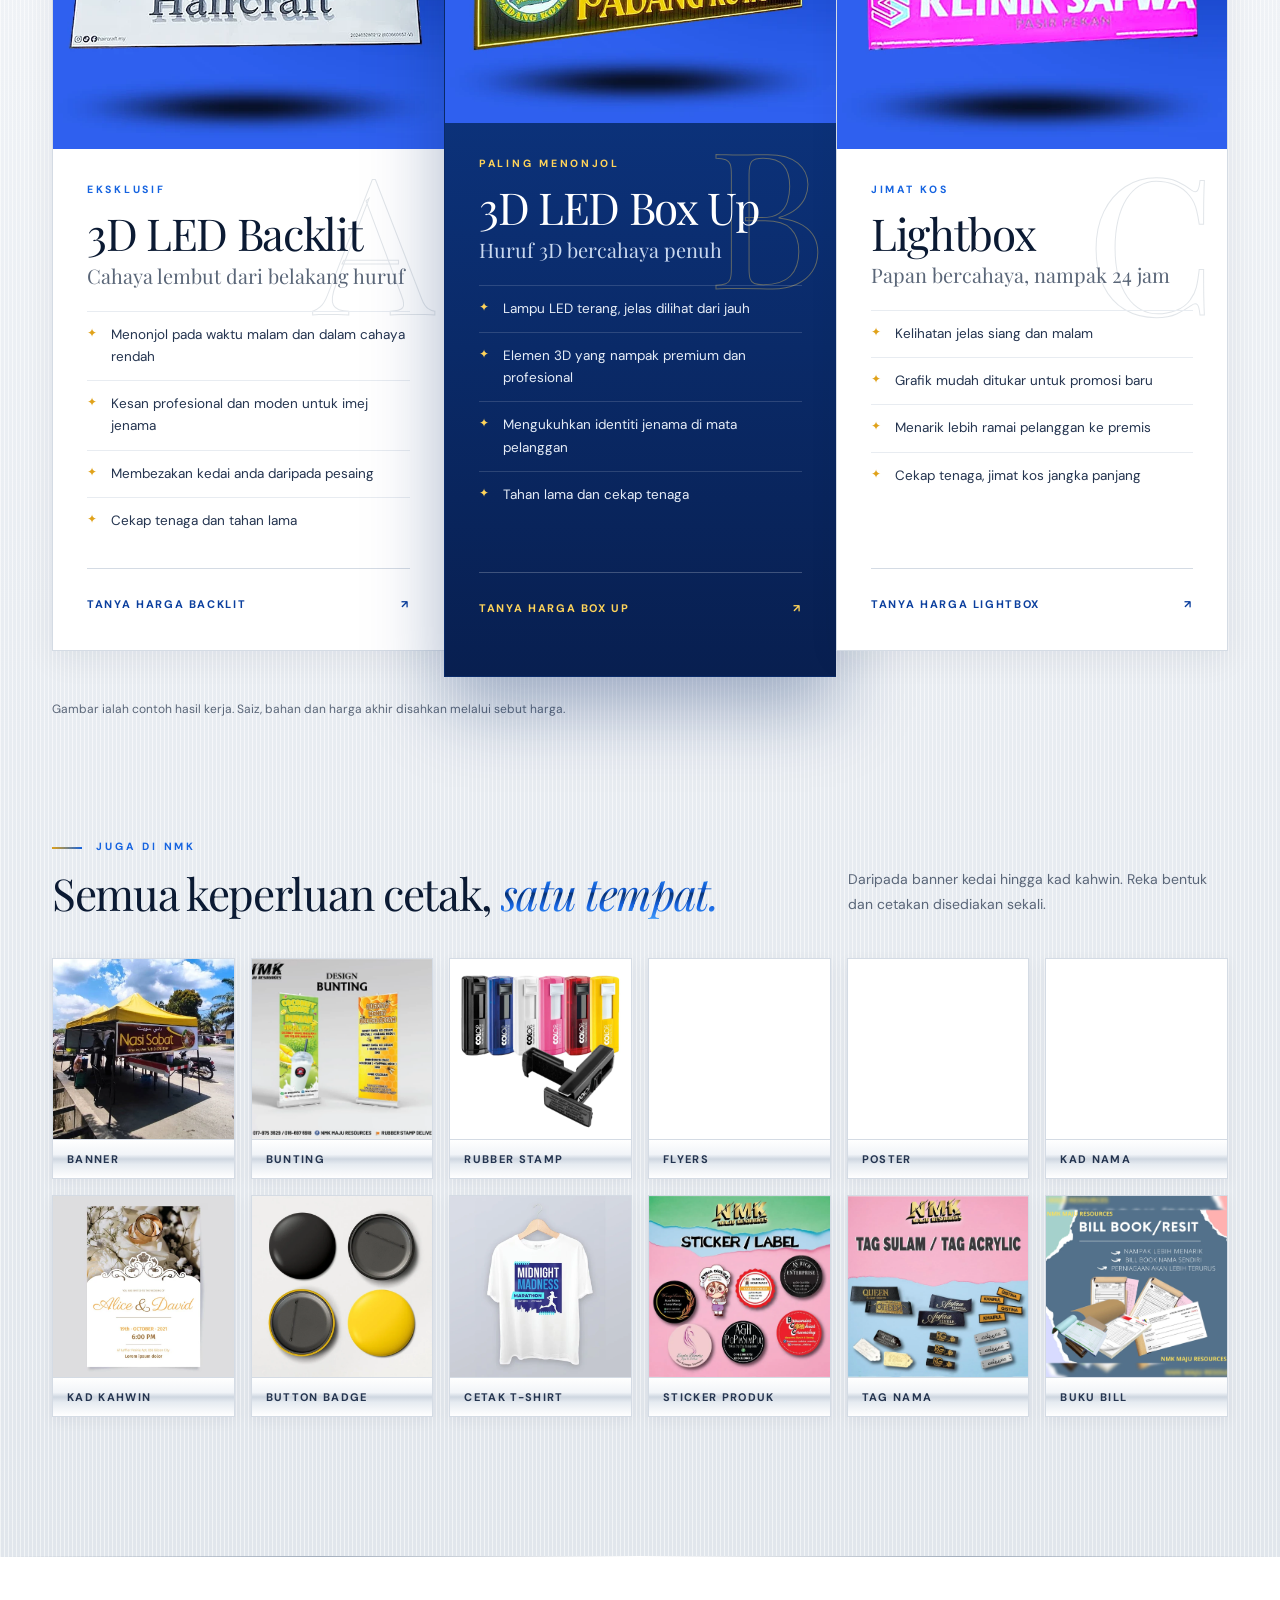
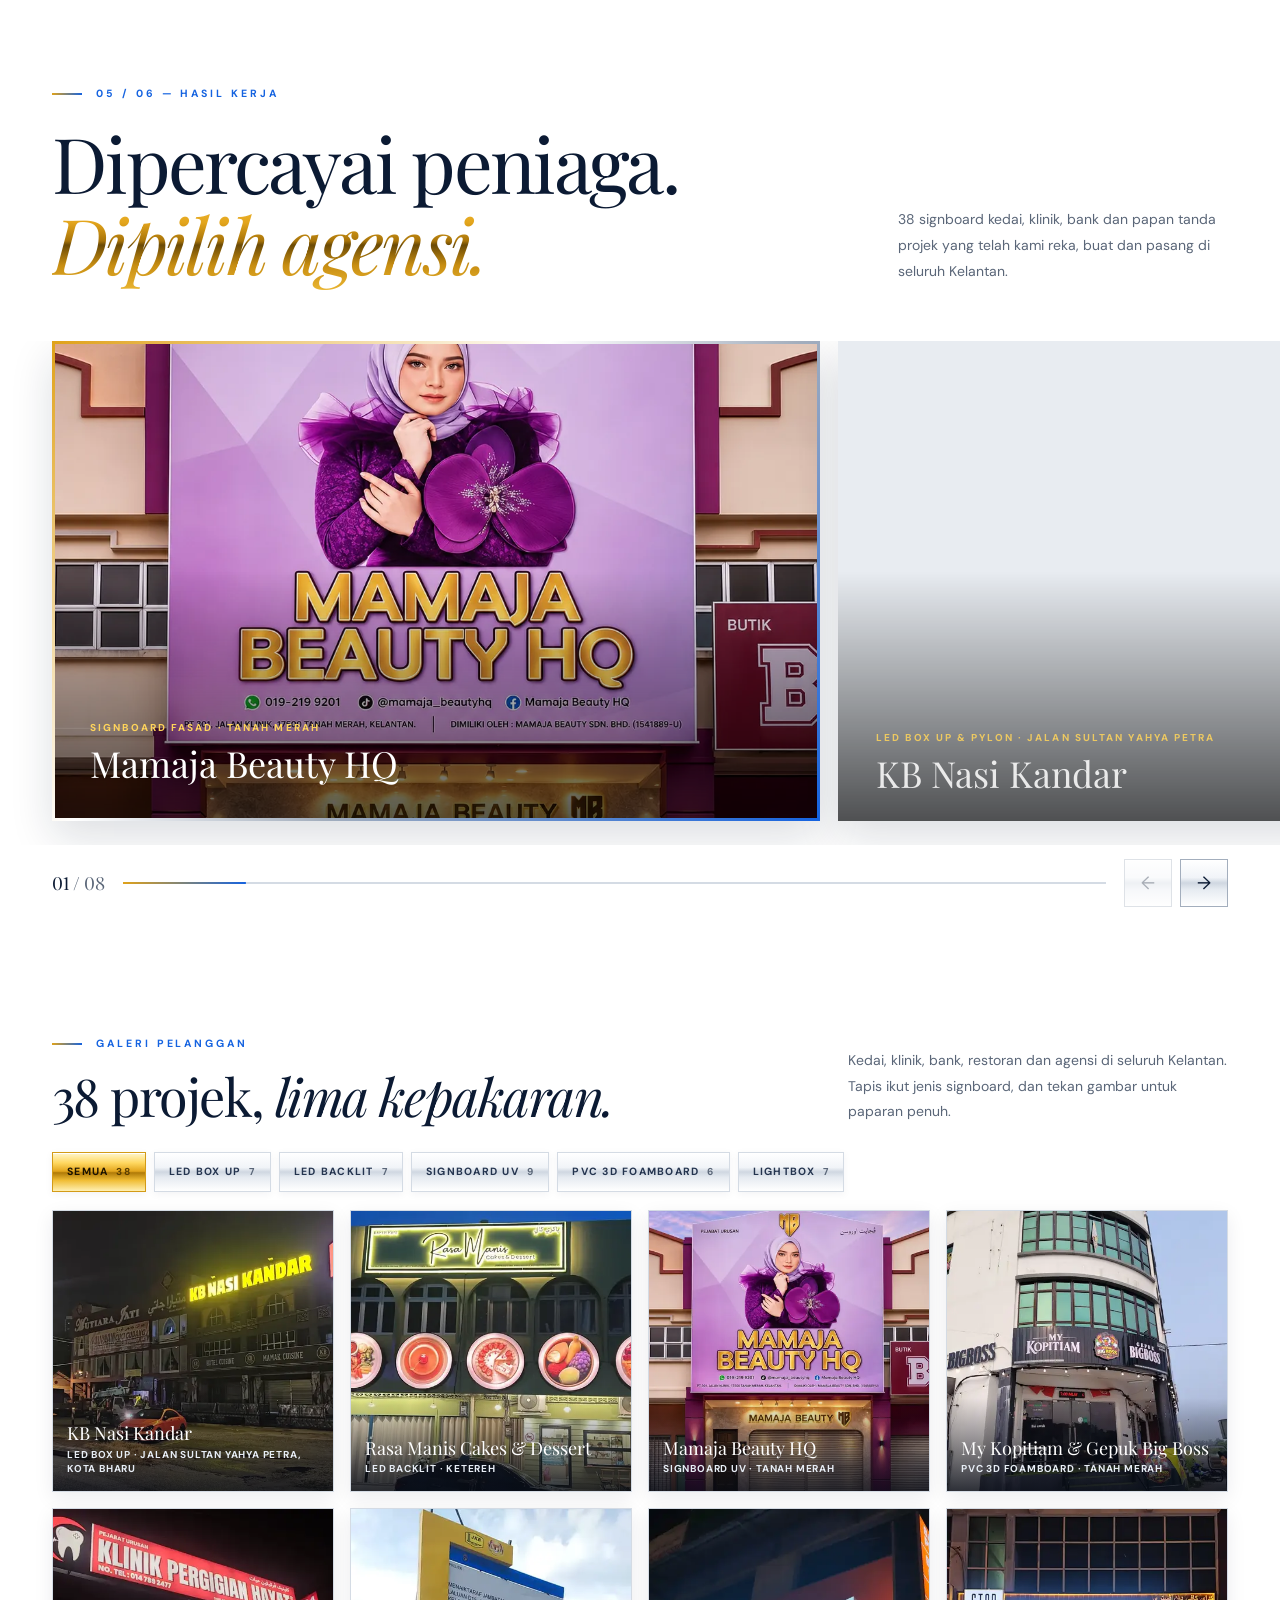
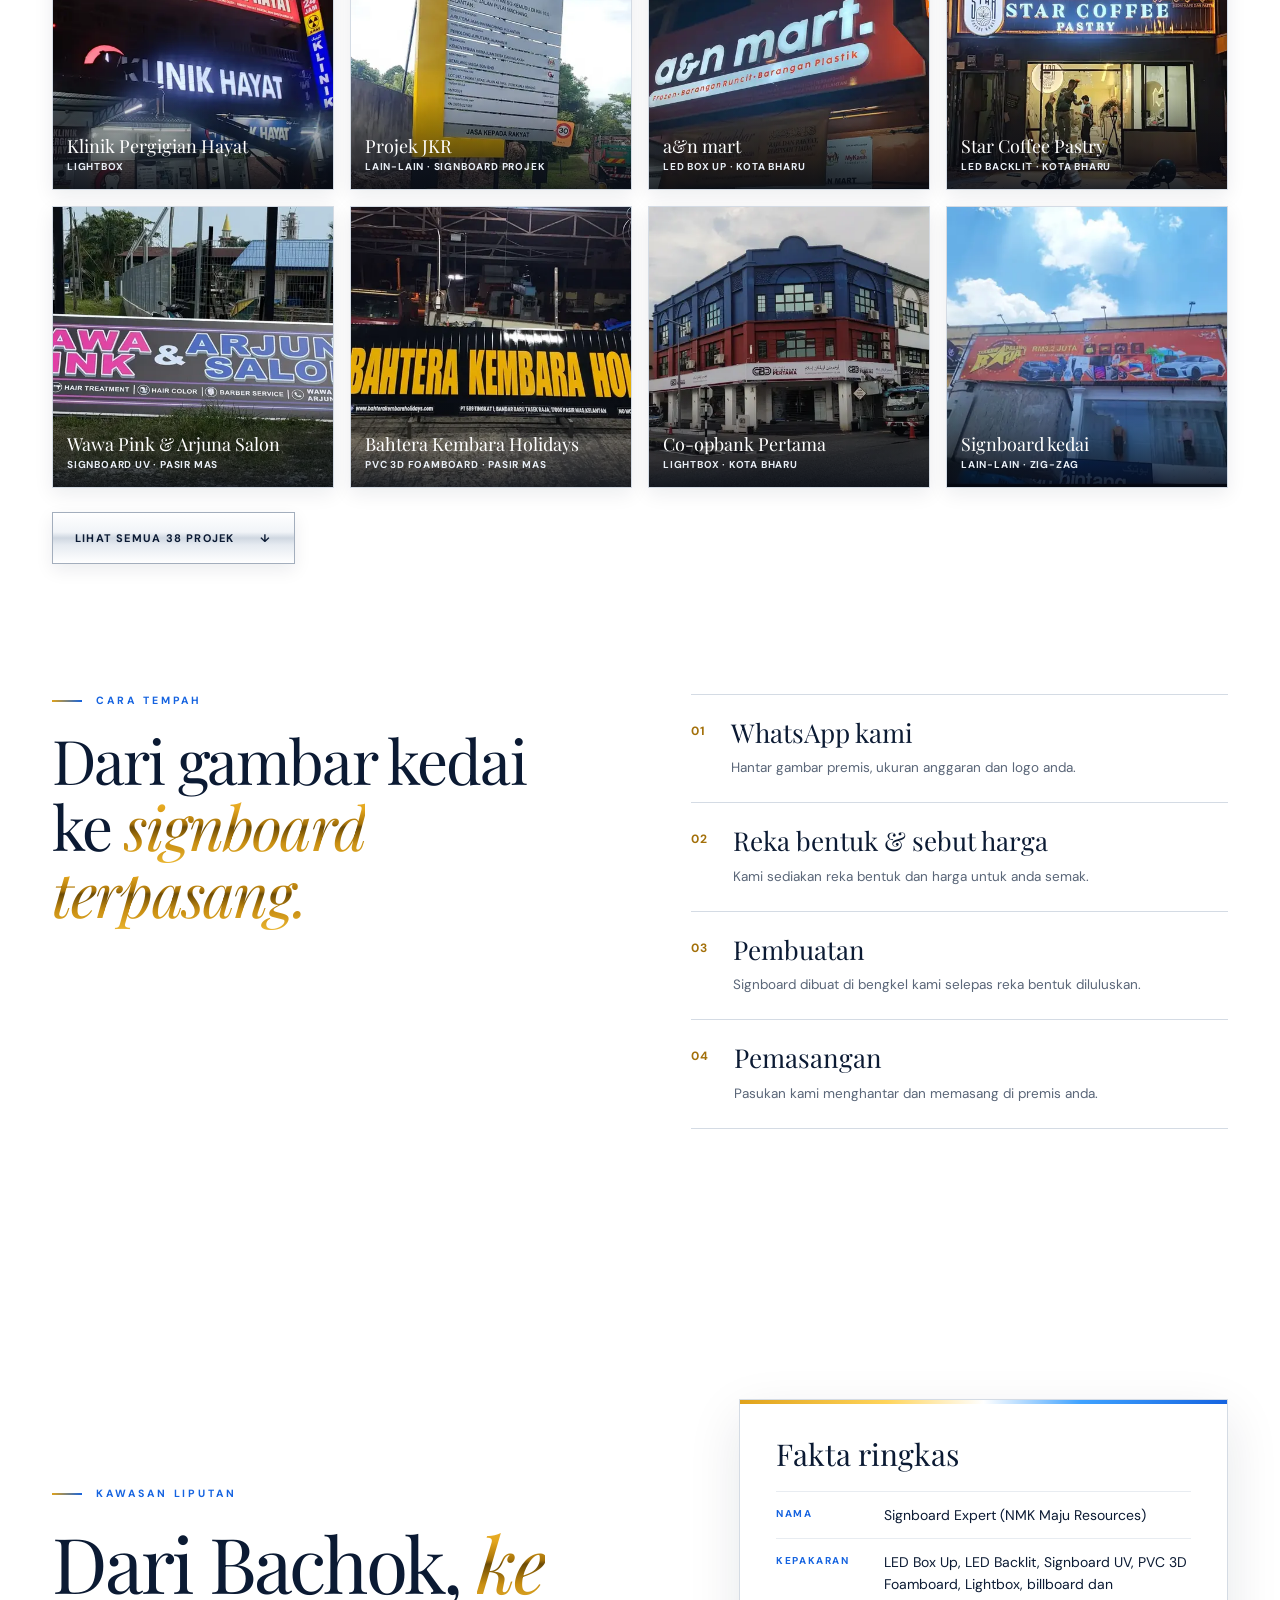
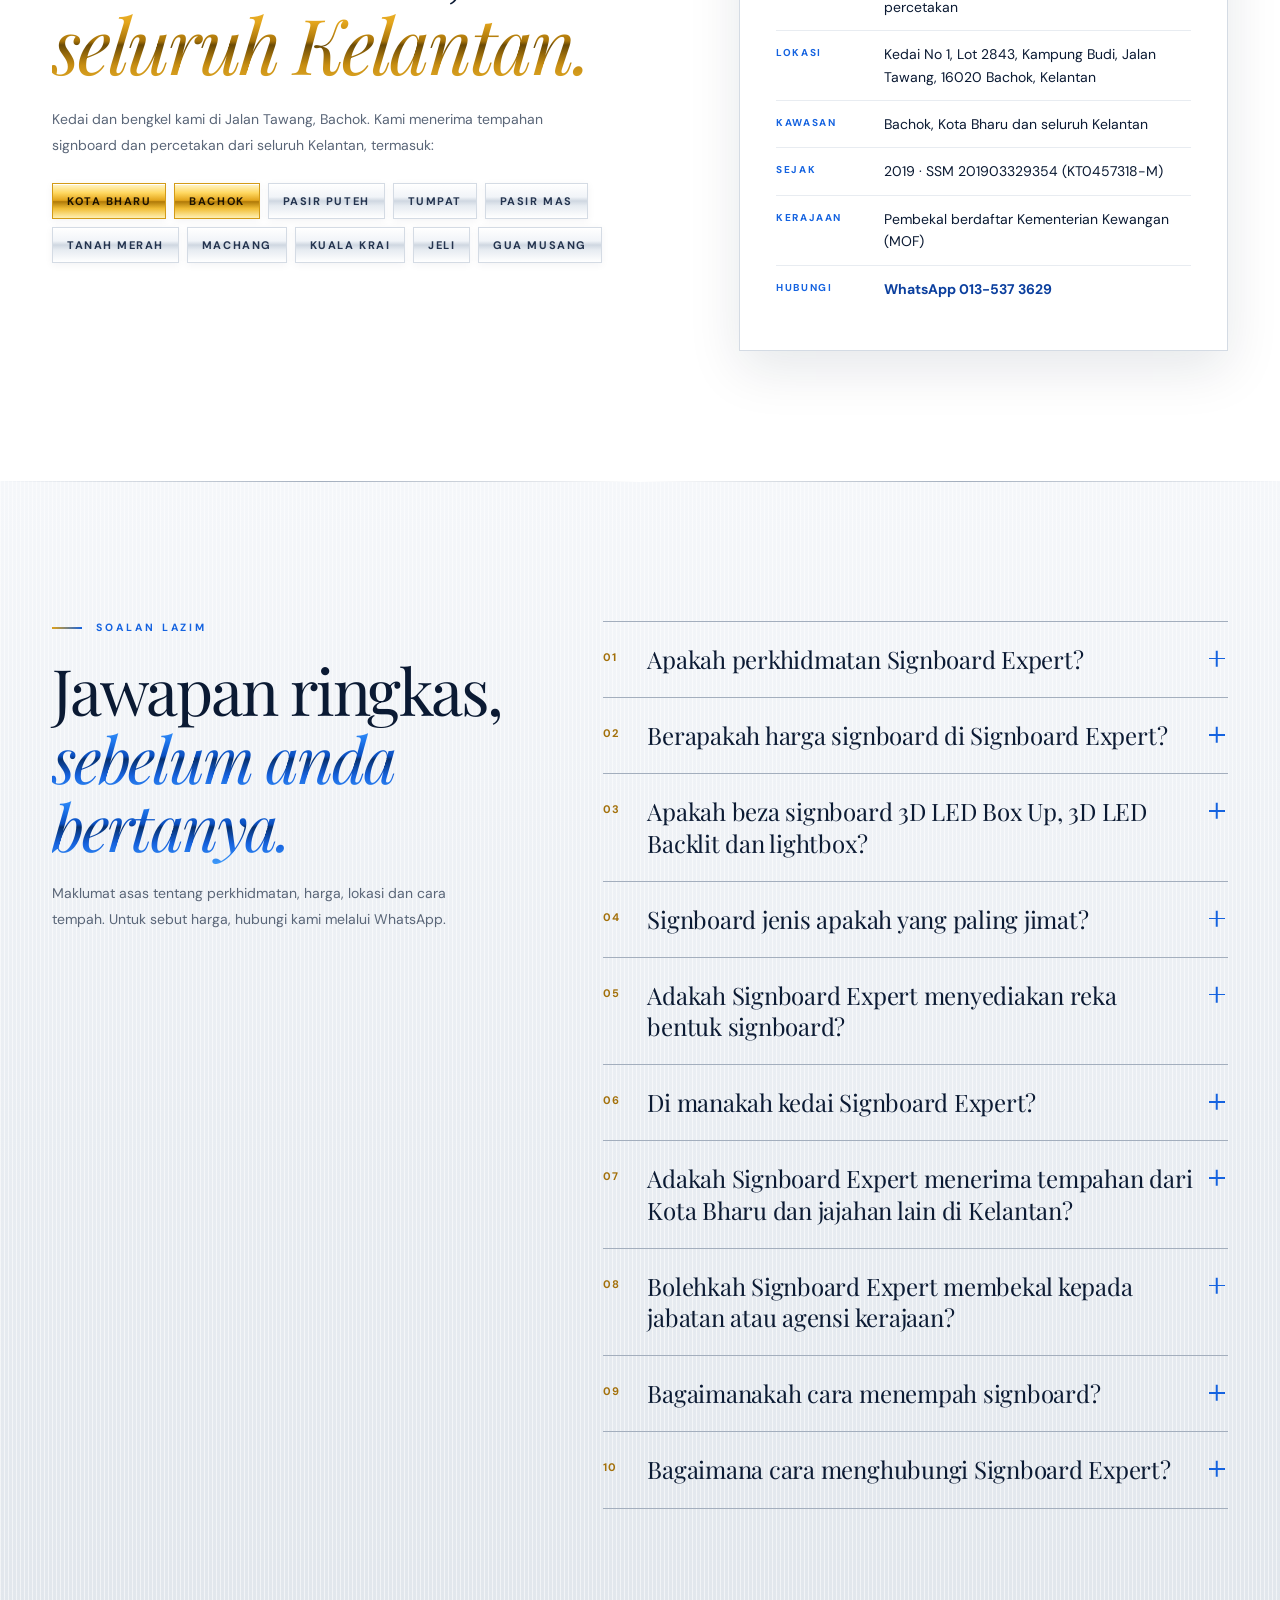
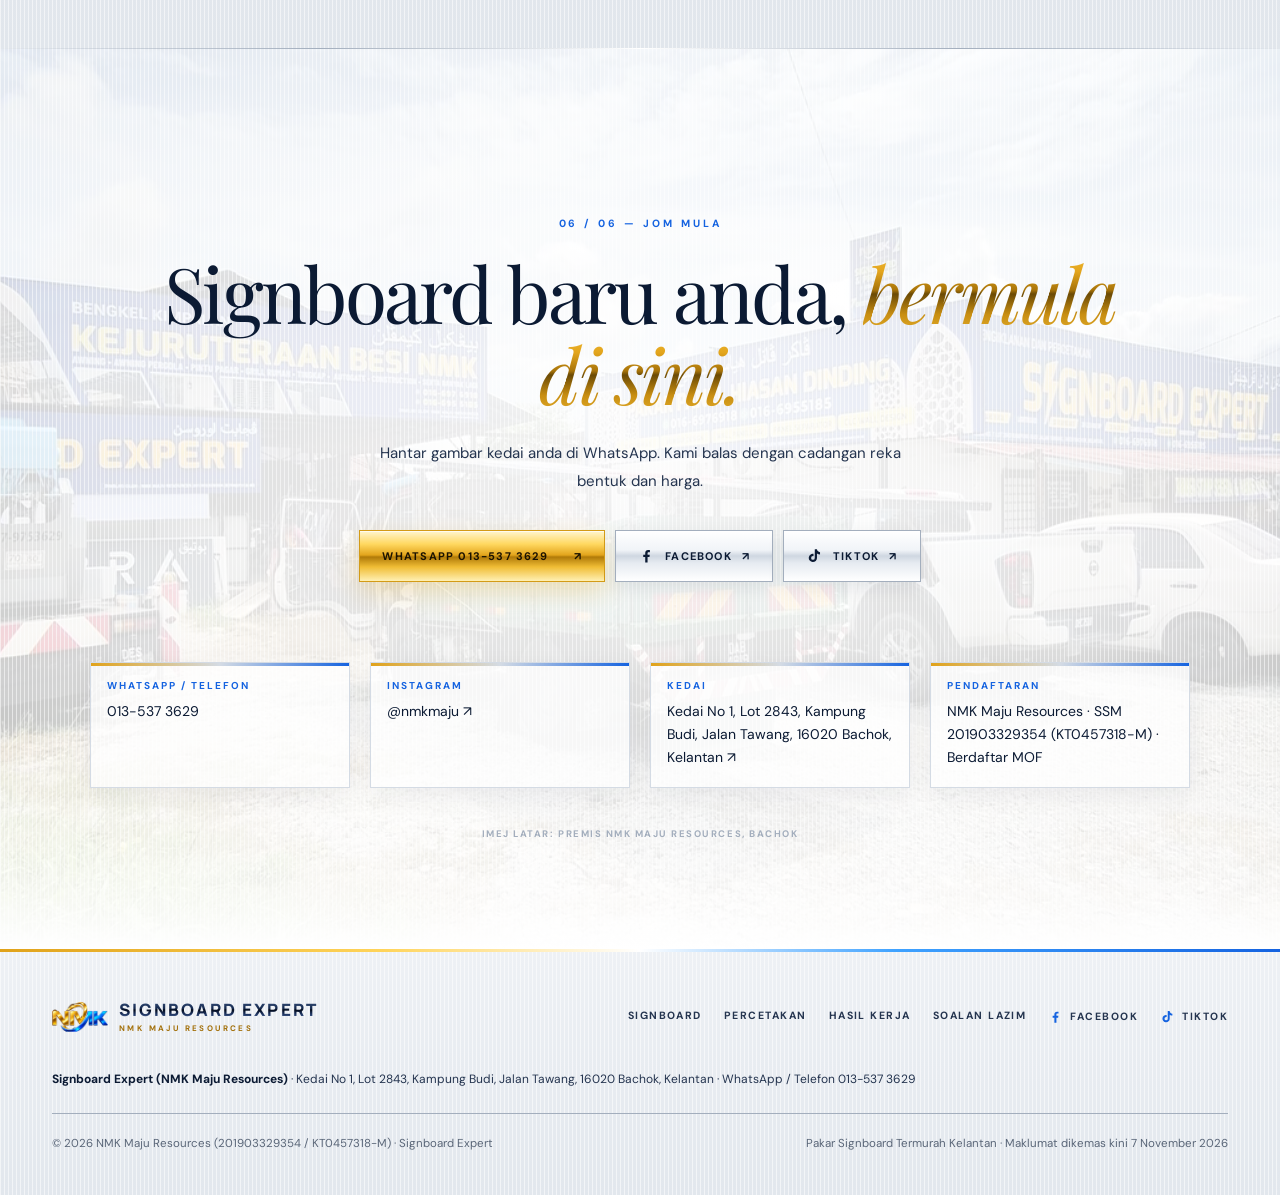
==== commit 4ed77a8f: "Add NMK song as a voice-note player in the hero Same behaviour as the Haiyat site: a voice-note styl" ====
--- a/index.html
+++ b/index.html
@@ -44,7 +44,7 @@
 <link rel="preconnect" href="https://fonts.googleapis.com">
 <link rel="preconnect" href="https://fonts.gstatic.com" crossorigin>
 <link href="https://fonts.googleapis.com/css2?family=DM+Sans:wght@400;500;600;700&family=Manrope:wght@700;800&family=Playfair+Display:ital,wght@0,400;0,500;1,400&display=swap" rel="stylesheet">
-<link rel="stylesheet" href="css/style.css?v=20261107-8">
+<link rel="stylesheet" href="css/style.css?v=20261107-9">
 <script>document.documentElement.classList.add('js')</script>
 
 <!-- Data berstruktur: Organisasi, Perniagaan Tempatan, Servis, Laman, Soalan Lazim -->
@@ -558,6 +558,24 @@
         <span>Sejak 2019</span>
         <span>Berdaftar MOF</span>
       </div>
+      <div class="voice-note intro-anim" style="--d:1.4s" id="voice-note">
+        <button type="button" class="vn-play" id="vn-play" aria-label="Main lagu Signboard Expert" aria-pressed="false">
+          <svg class="i-play" viewBox="0 0 24 24" aria-hidden="true"><path fill="currentColor" d="M8 5.5v13a1 1 0 0 0 1.5.86l10.4-6.5a1 1 0 0 0 0-1.72L9.5 4.64A1 1 0 0 0 8 5.5Z"/></svg>
+          <svg class="i-pause" viewBox="0 0 24 24" aria-hidden="true"><path fill="currentColor" d="M7 5h3.5v14H7zM13.5 5H17v14h-3.5z"/></svg>
+        </button>
+        <div class="vn-body">
+          <div class="vn-wave" id="vn-wave">
+            <span class="vn-bars" aria-hidden="true"><i style="--h:97%"></i><i style="--h:80%"></i><i style="--h:81%"></i><i style="--h:43%"></i><i style="--h:80%"></i><i style="--h:46%"></i><i style="--h:73%"></i><i style="--h:77%"></i><i style="--h:66%"></i><i style="--h:30%"></i><i style="--h:34%"></i><i style="--h:39%"></i><i style="--h:86%"></i><i style="--h:100%"></i><i style="--h:84%"></i><i style="--h:54%"></i><i style="--h:83%"></i><i style="--h:62%"></i><i style="--h:97%"></i><i style="--h:76%"></i><i style="--h:49%"></i><i style="--h:40%"></i><i style="--h:43%"></i><i style="--h:37%"></i><i style="--h:97%"></i><i style="--h:85%"></i><i style="--h:85%"></i><i style="--h:45%"></i><i style="--h:90%"></i><i style="--h:43%"></i><i style="--h:91%"></i><i style="--h:84%"></i><i style="--h:84%"></i><i style="--h:75%"></i><i style="--h:70%"></i><i style="--h:90%"></i><i style="--h:22%"></i><i style="--h:22%"></i><i style="--h:22%"></i><i style="--h:22%"></i></span>
+            <input type="range" class="vn-seek" id="vn-seek" min="0" max="33" step="0.1" value="0" aria-label="Kedudukan lagu">
+          </div>
+          <div class="vn-meta"><span class="vn-title">Lagu Signboard Expert</span><span class="vn-time" id="vn-time">0:33</span></div>
+        </div>
+        <span class="vn-avatar" aria-hidden="true"><img src="assets/logo-nmk-128.png" width="128" height="128" alt=""><svg viewBox="0 0 24 24"><path fill="currentColor" d="M12 15a3 3 0 0 0 3-3V6a3 3 0 1 0-6 0v6a3 3 0 0 0 3 3Zm5-3a5 5 0 0 1-10 0H5a7 7 0 0 0 6 6.92V21h2v-2.08A7 7 0 0 0 19 12h-2Z"/></svg></span>
+        <audio id="vn-audio" preload="metadata">
+          <source src="assets/audio/lagu-nmk.ogg" type="audio/ogg; codecs=opus">
+          <source src="assets/audio/lagu-nmk.m4a" type="audio/mp4">
+        </audio>
+      </div>
     </div>
   </div>
   <div class="wrap hero-footer intro-anim" style="--d:1.3s" aria-hidden="true">
@@ -972,11 +990,13 @@
   </div>
 </footer>
 
+<button type="button" class="vn-mini" id="vn-mini" aria-label="Jeda lagu Signboard Expert"><span class="eq" aria-hidden="true"><i></i><i></i><i></i><i></i></span><span class="vn-mini-label">Lagu NMK</span></button>
+
 <a class="wa-float wa-link" id="wa-float" href="https://wa.me/60135373629" target="_blank" rel="noopener" data-message="Assalamualaikum Signboard Expert, saya nak minta sebut harga." aria-label="WhatsApp Signboard Expert 013-537 3629">
   <svg viewBox="0 0 24 24" width="18" height="18" aria-hidden="true"><path fill="currentColor" d="M12 2a10 10 0 0 0-8.6 15.1L2 22l5-1.3A10 10 0 1 0 12 2Zm0 18.2a8.2 8.2 0 0 1-4.2-1.2l-.3-.2-3 .8.8-2.9-.2-.3A8.2 8.2 0 1 1 12 20.2Zm4.5-6.1c-.2-.1-1.5-.7-1.7-.8-.2-.1-.4-.1-.6.1l-.8 1c-.1.2-.3.2-.5.1a6.7 6.7 0 0 1-3.3-2.9c-.3-.4.3-.4.7-1.3.1-.2 0-.3 0-.4l-.8-1.8c-.2-.5-.4-.4-.6-.4h-.5a1 1 0 0 0-.7.3 3 3 0 0 0-.9 2.2 5.2 5.2 0 0 0 1.1 2.7 11.8 11.8 0 0 0 4.5 4c1.7.7 2.4.8 3.2.6.5-.1 1.5-.6 1.7-1.2.2-.6.2-1.1.2-1.2-.1-.1-.3-.2-.5-.3Z"/></svg>
   <span>013-537 3629</span>
 </a>
 
-<script src="js/main.js?v=20261107-8" defer></script>
+<script src="js/main.js?v=20261107-9" defer></script>
 </body>
 </html>
